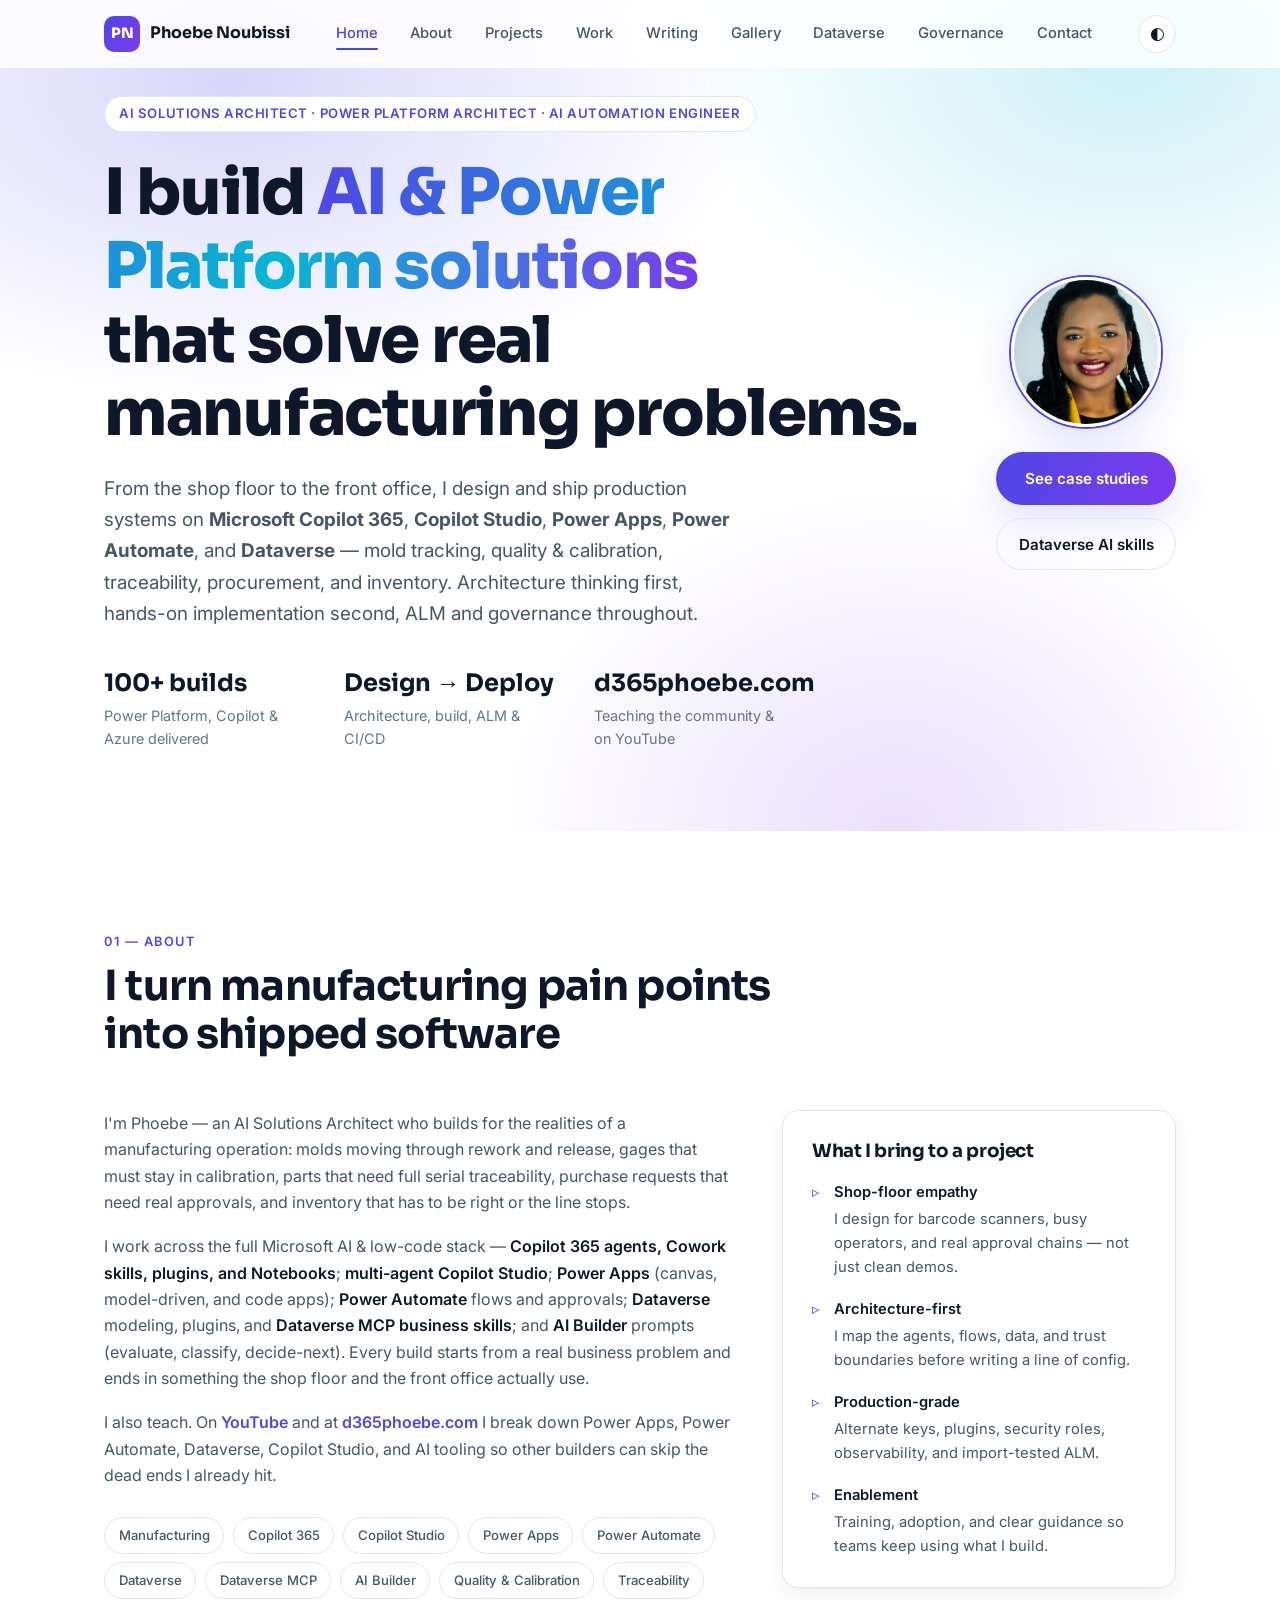
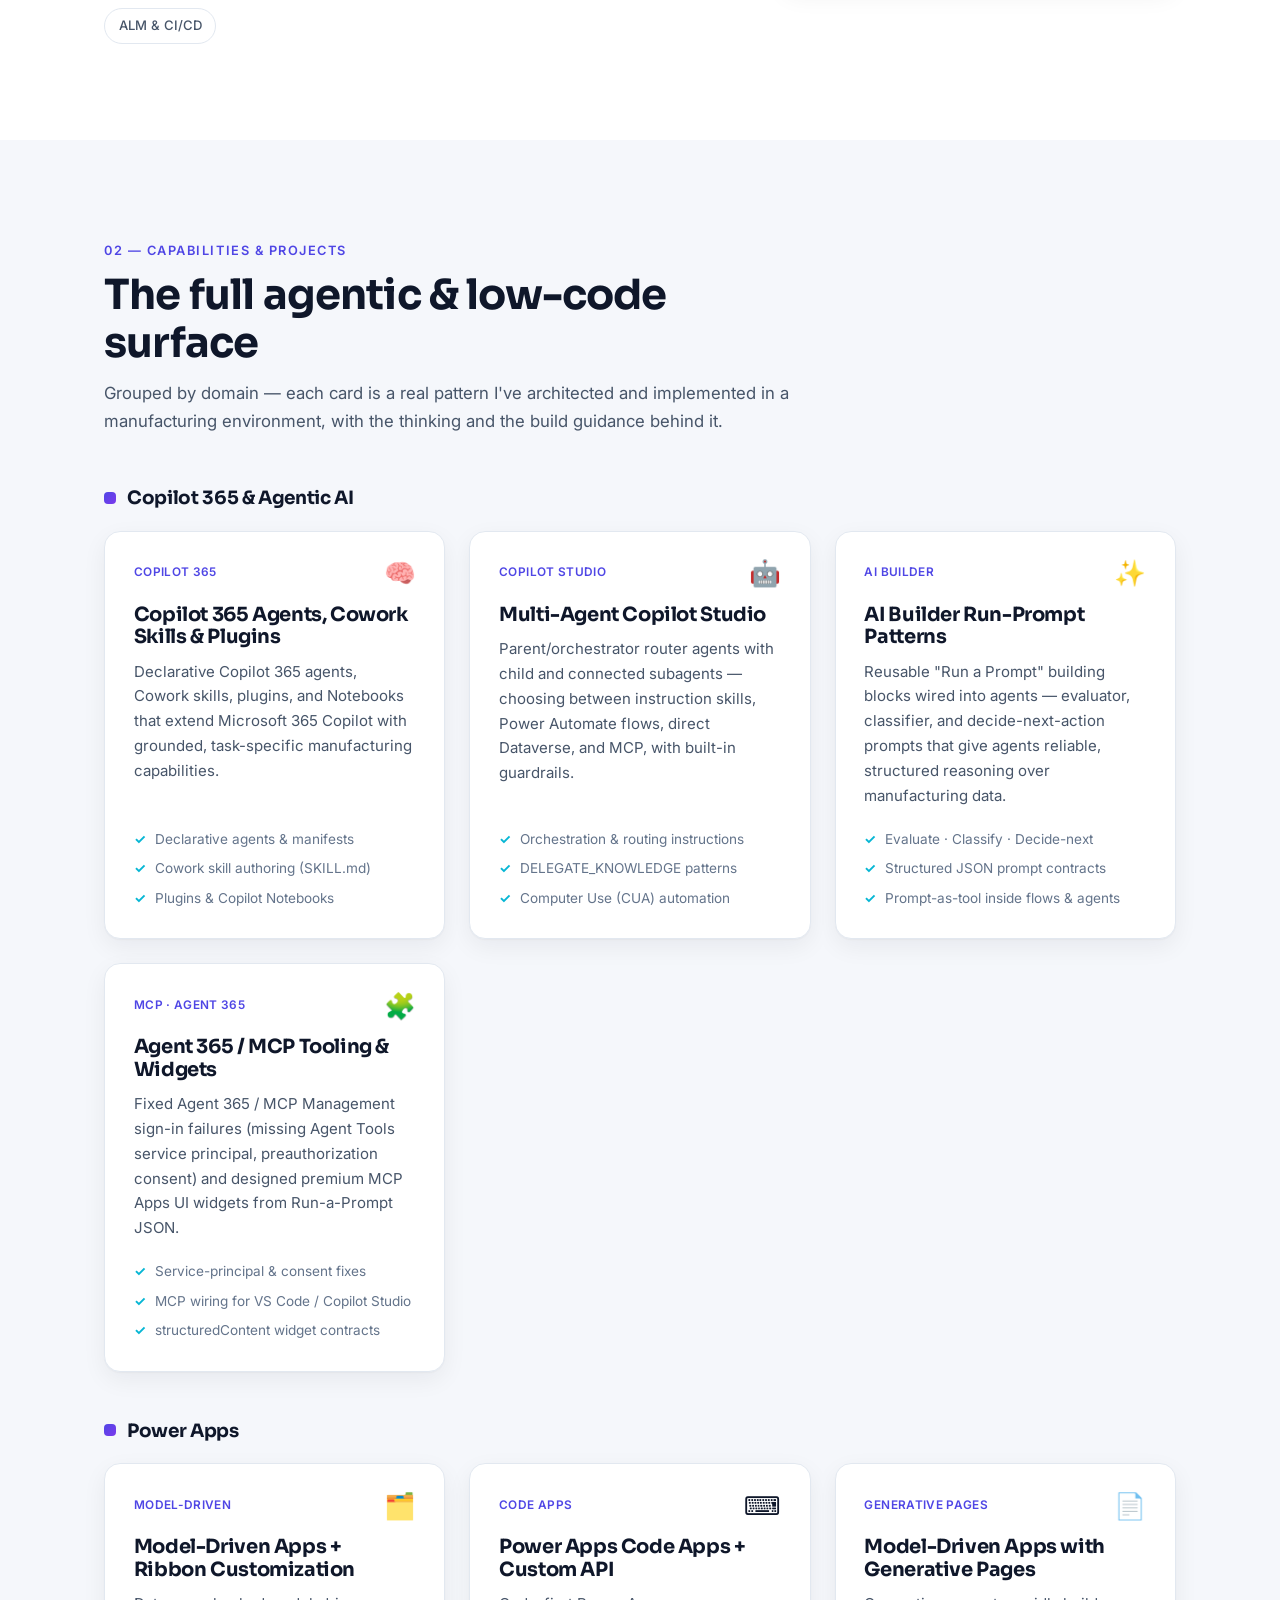
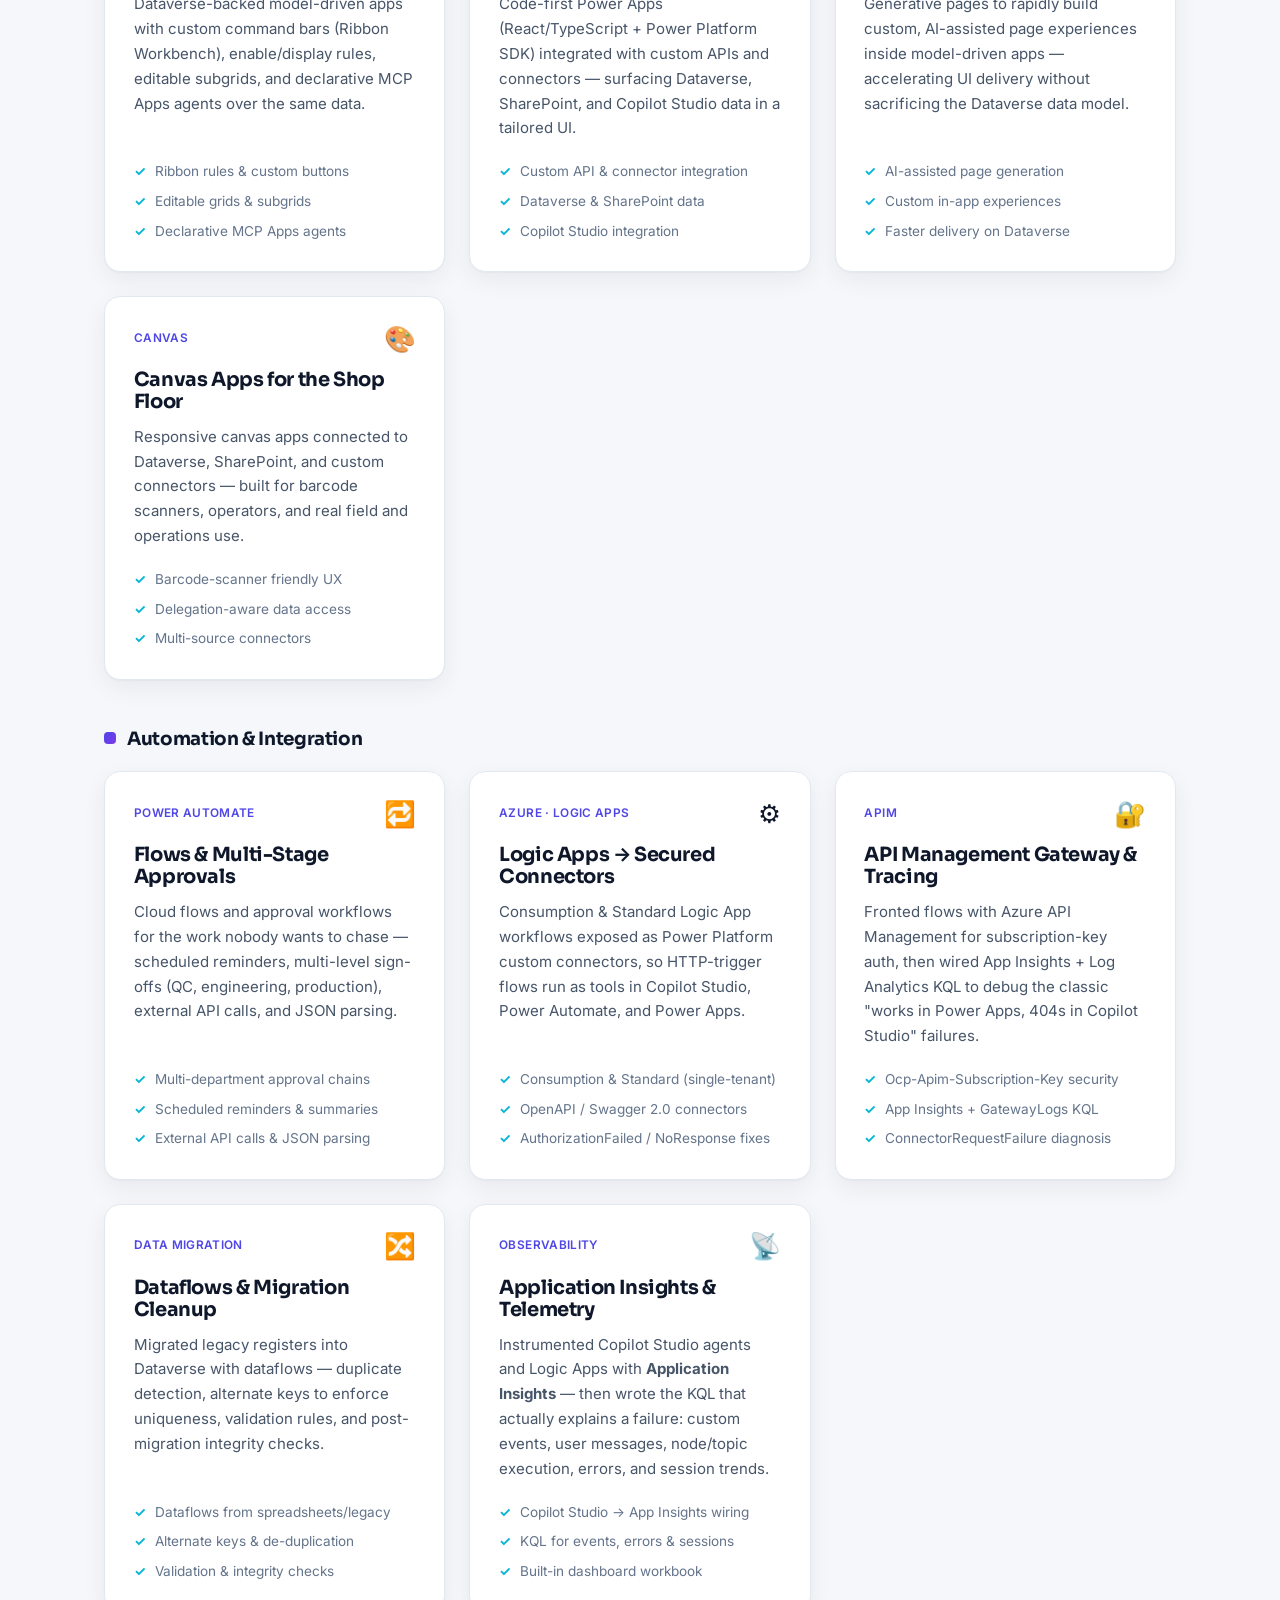
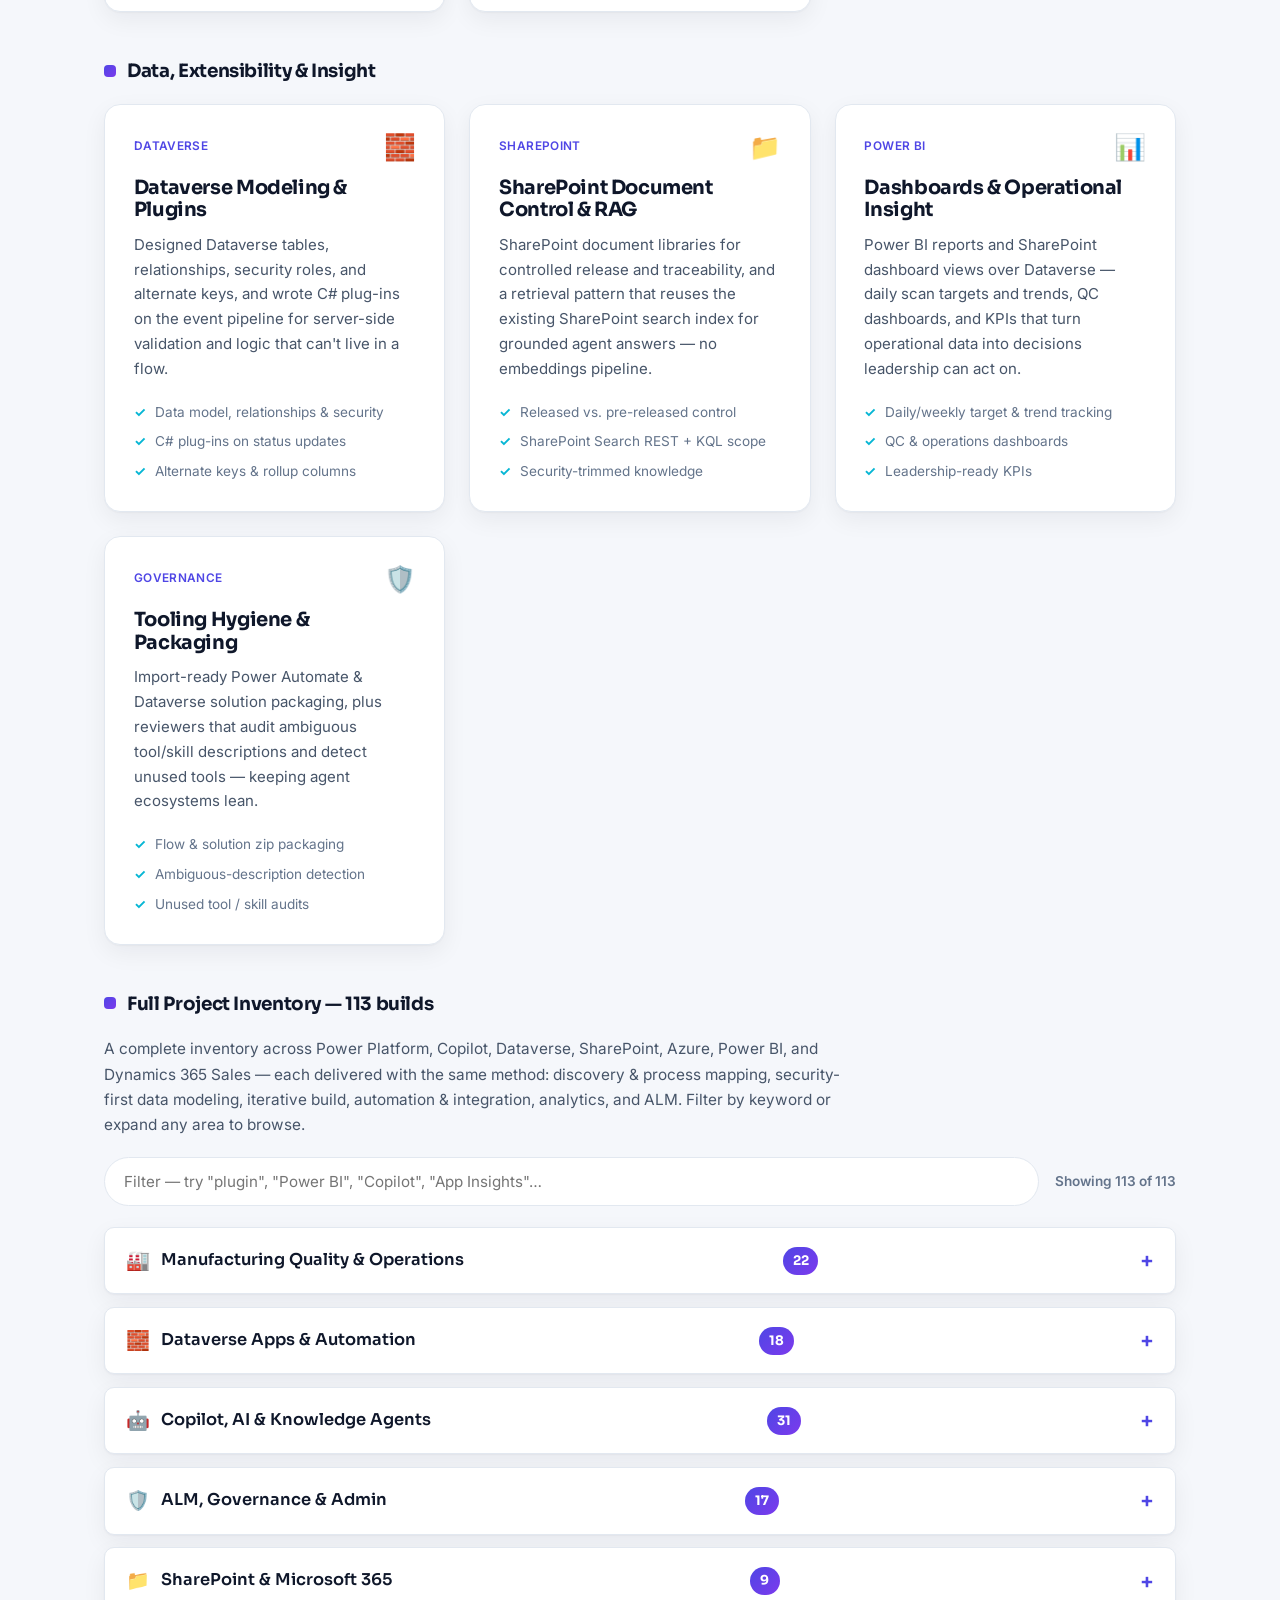
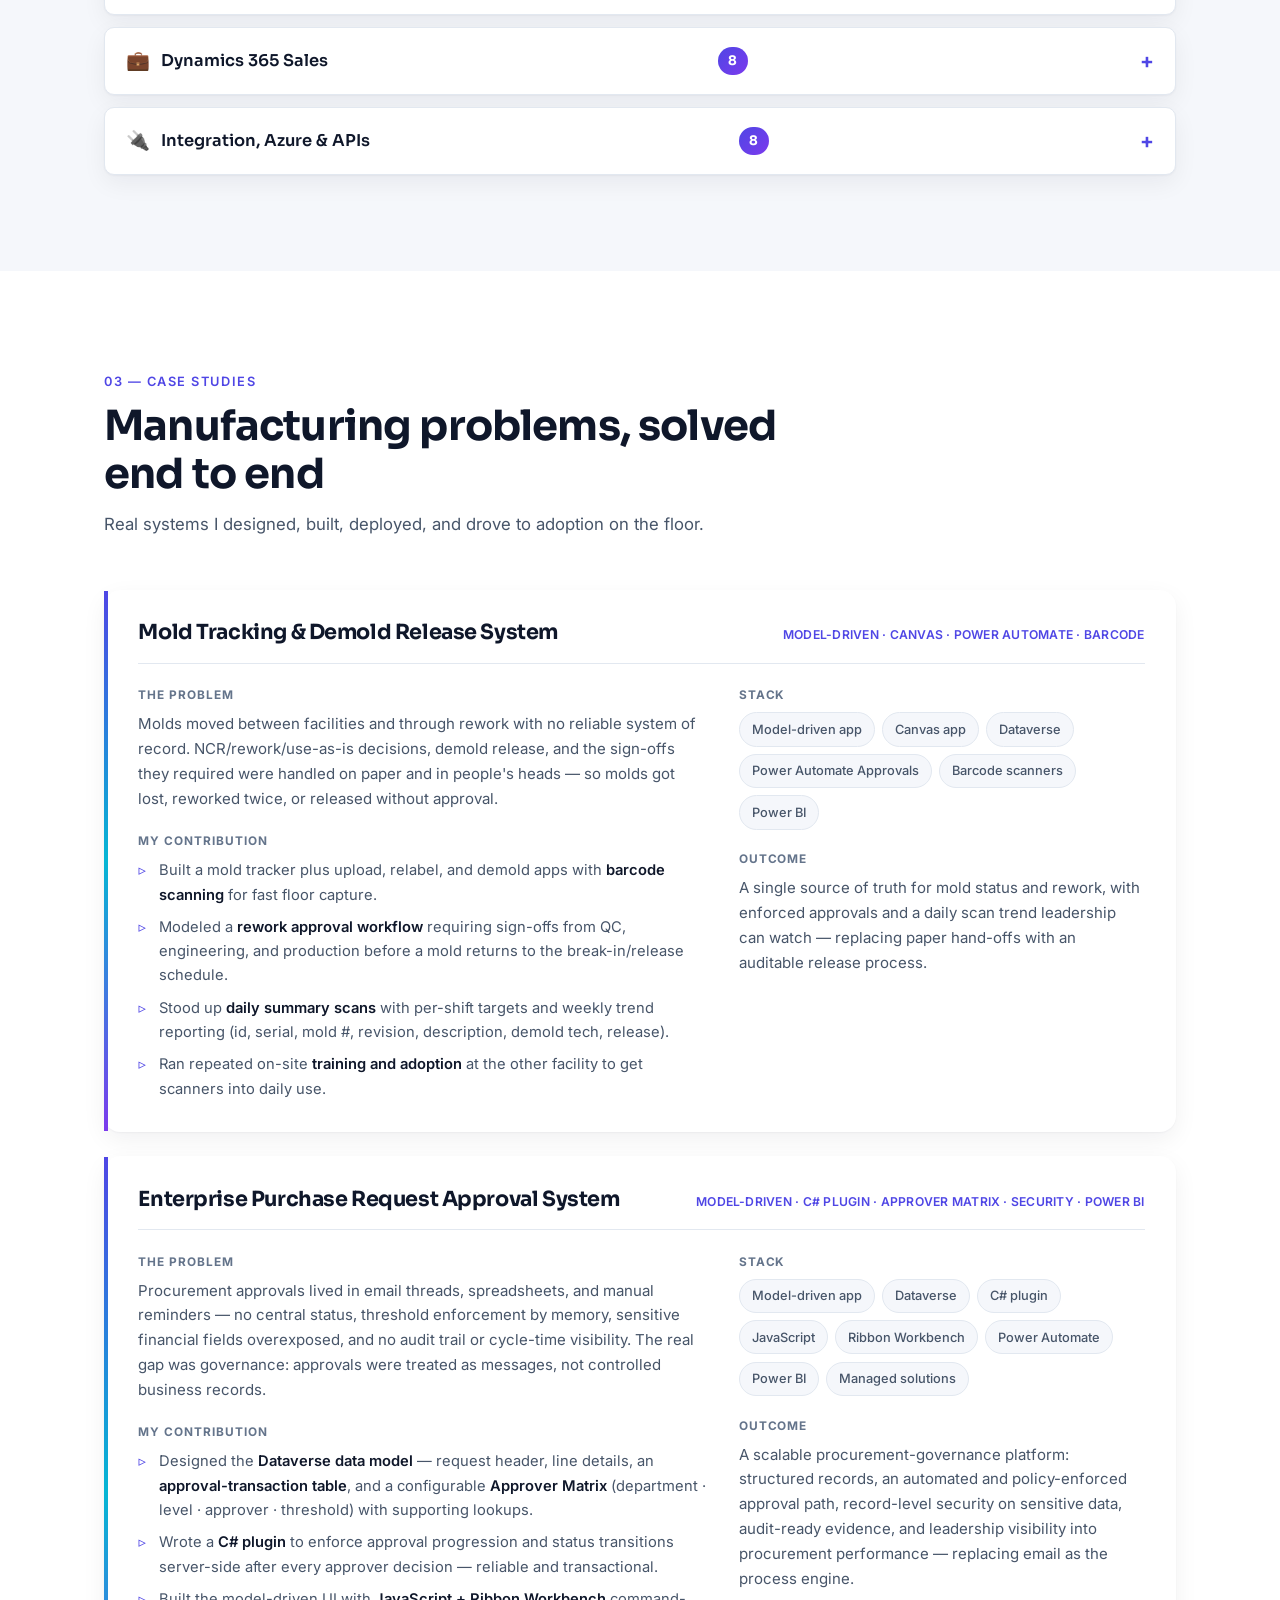
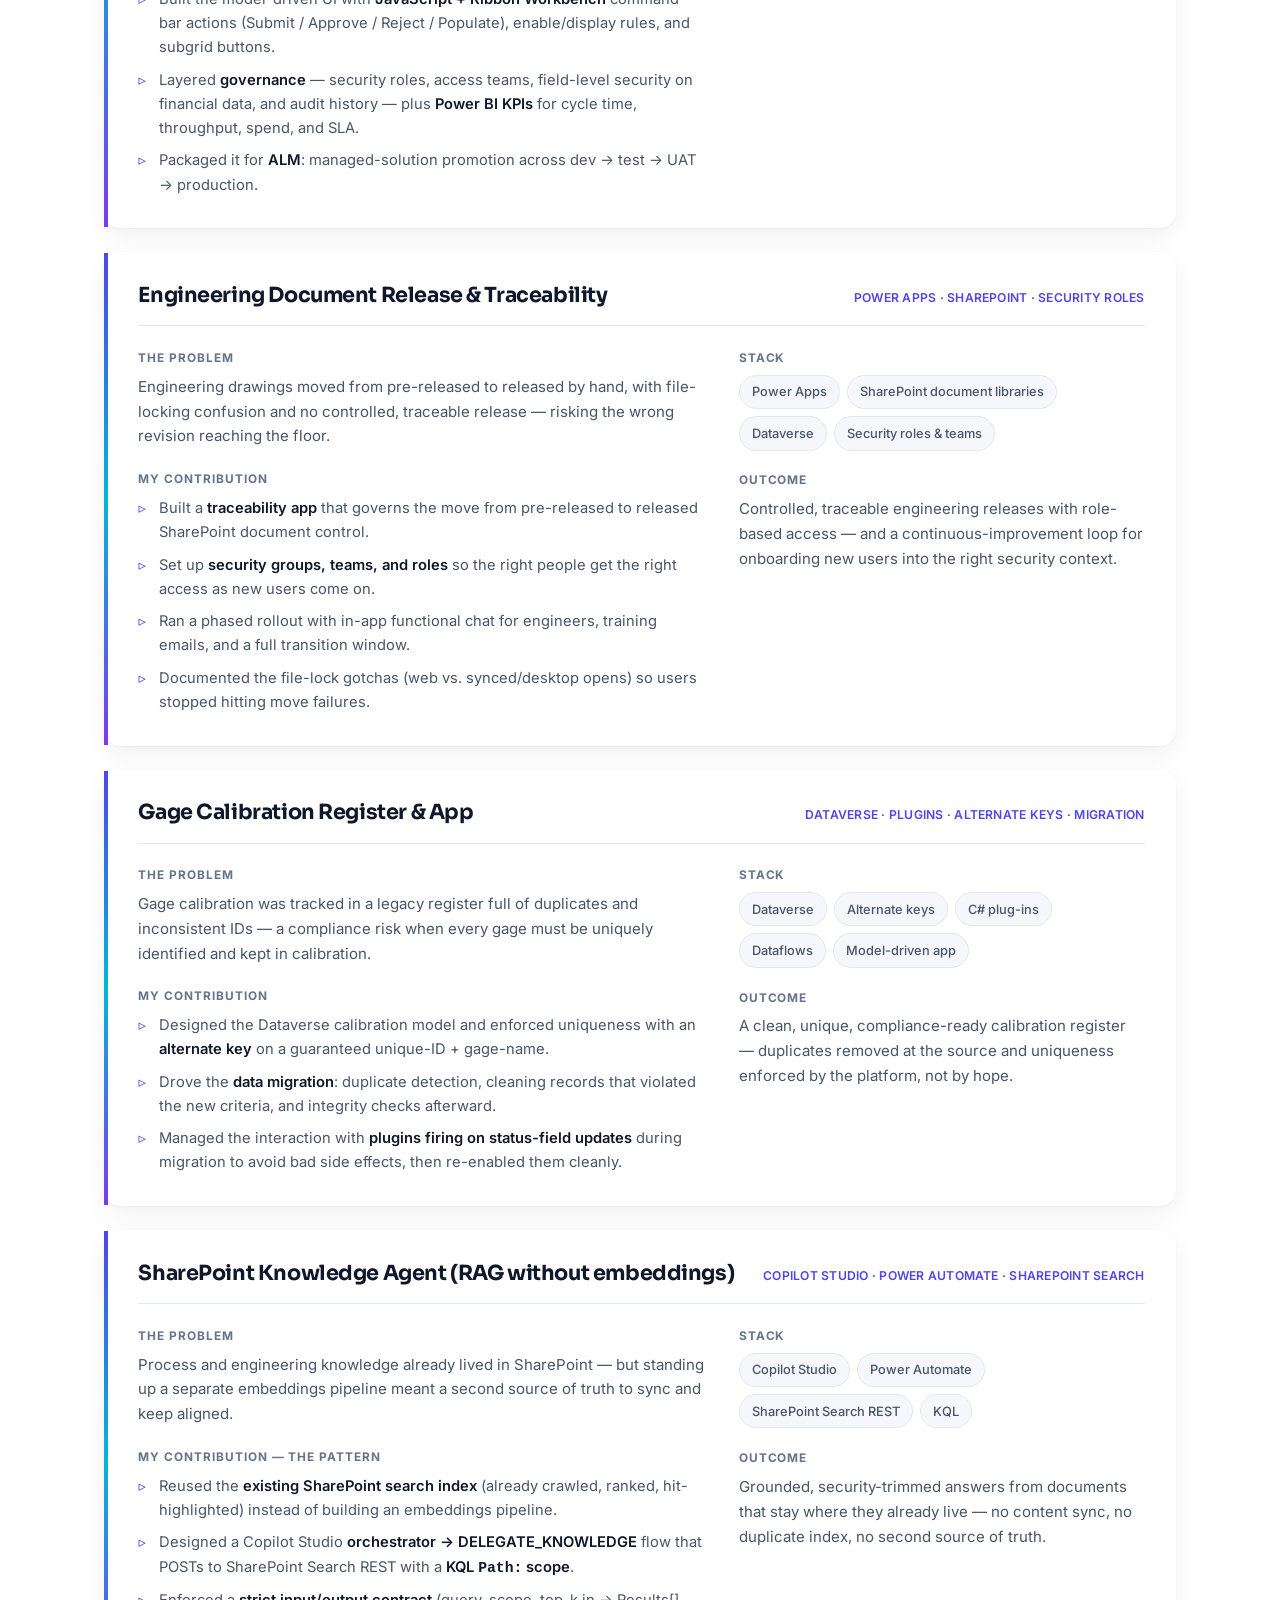
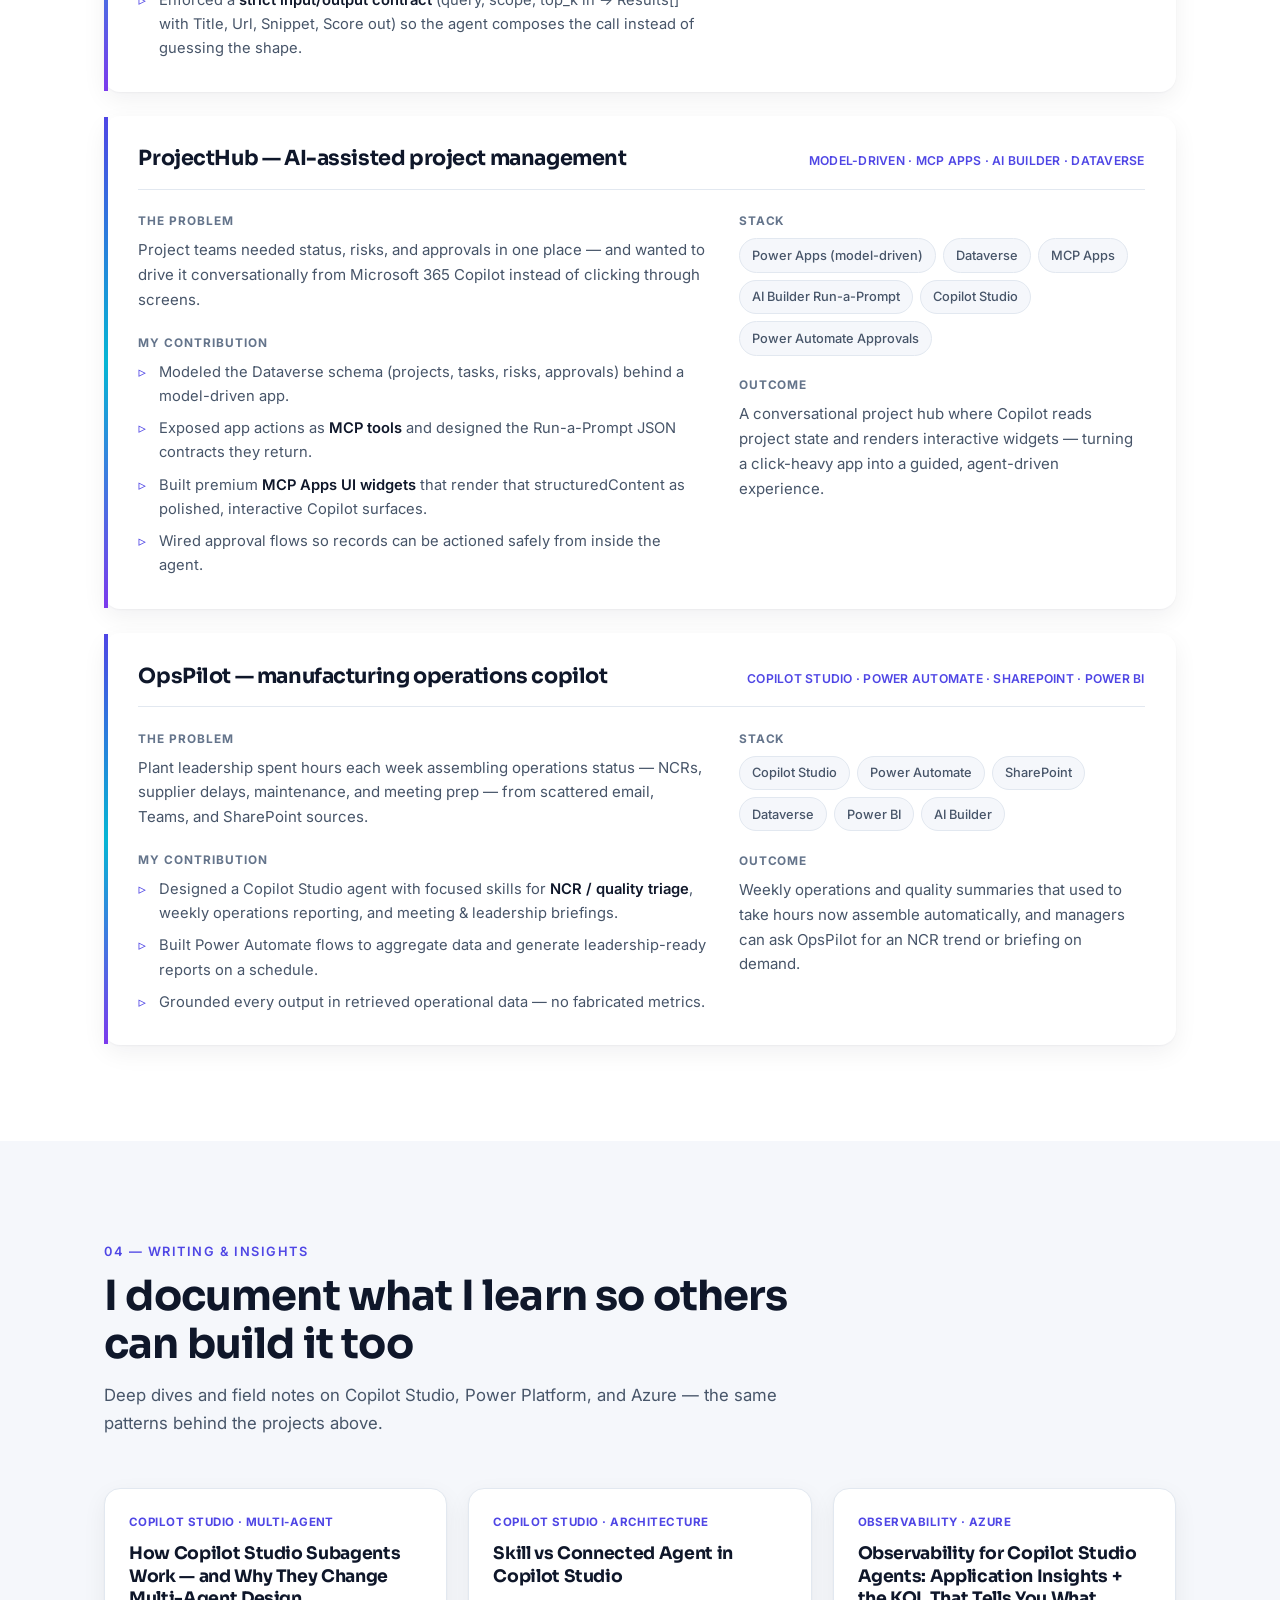
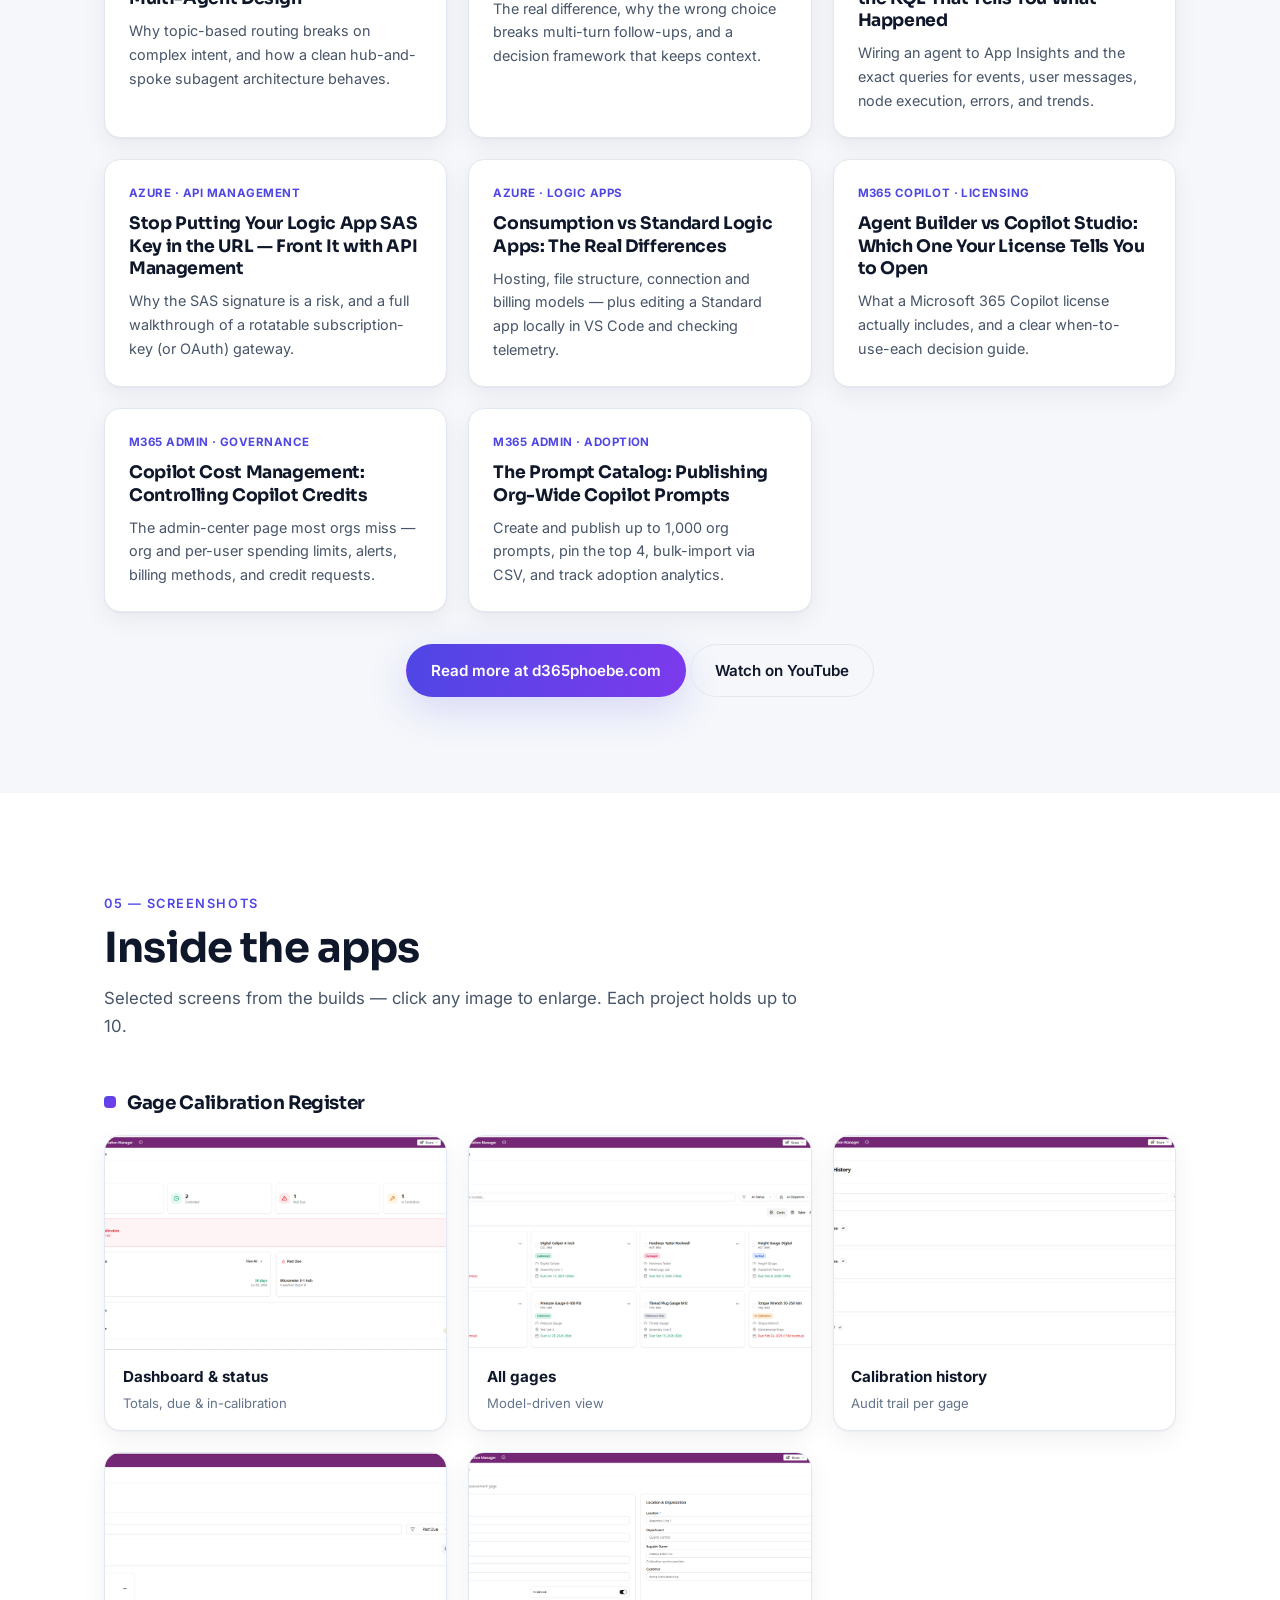
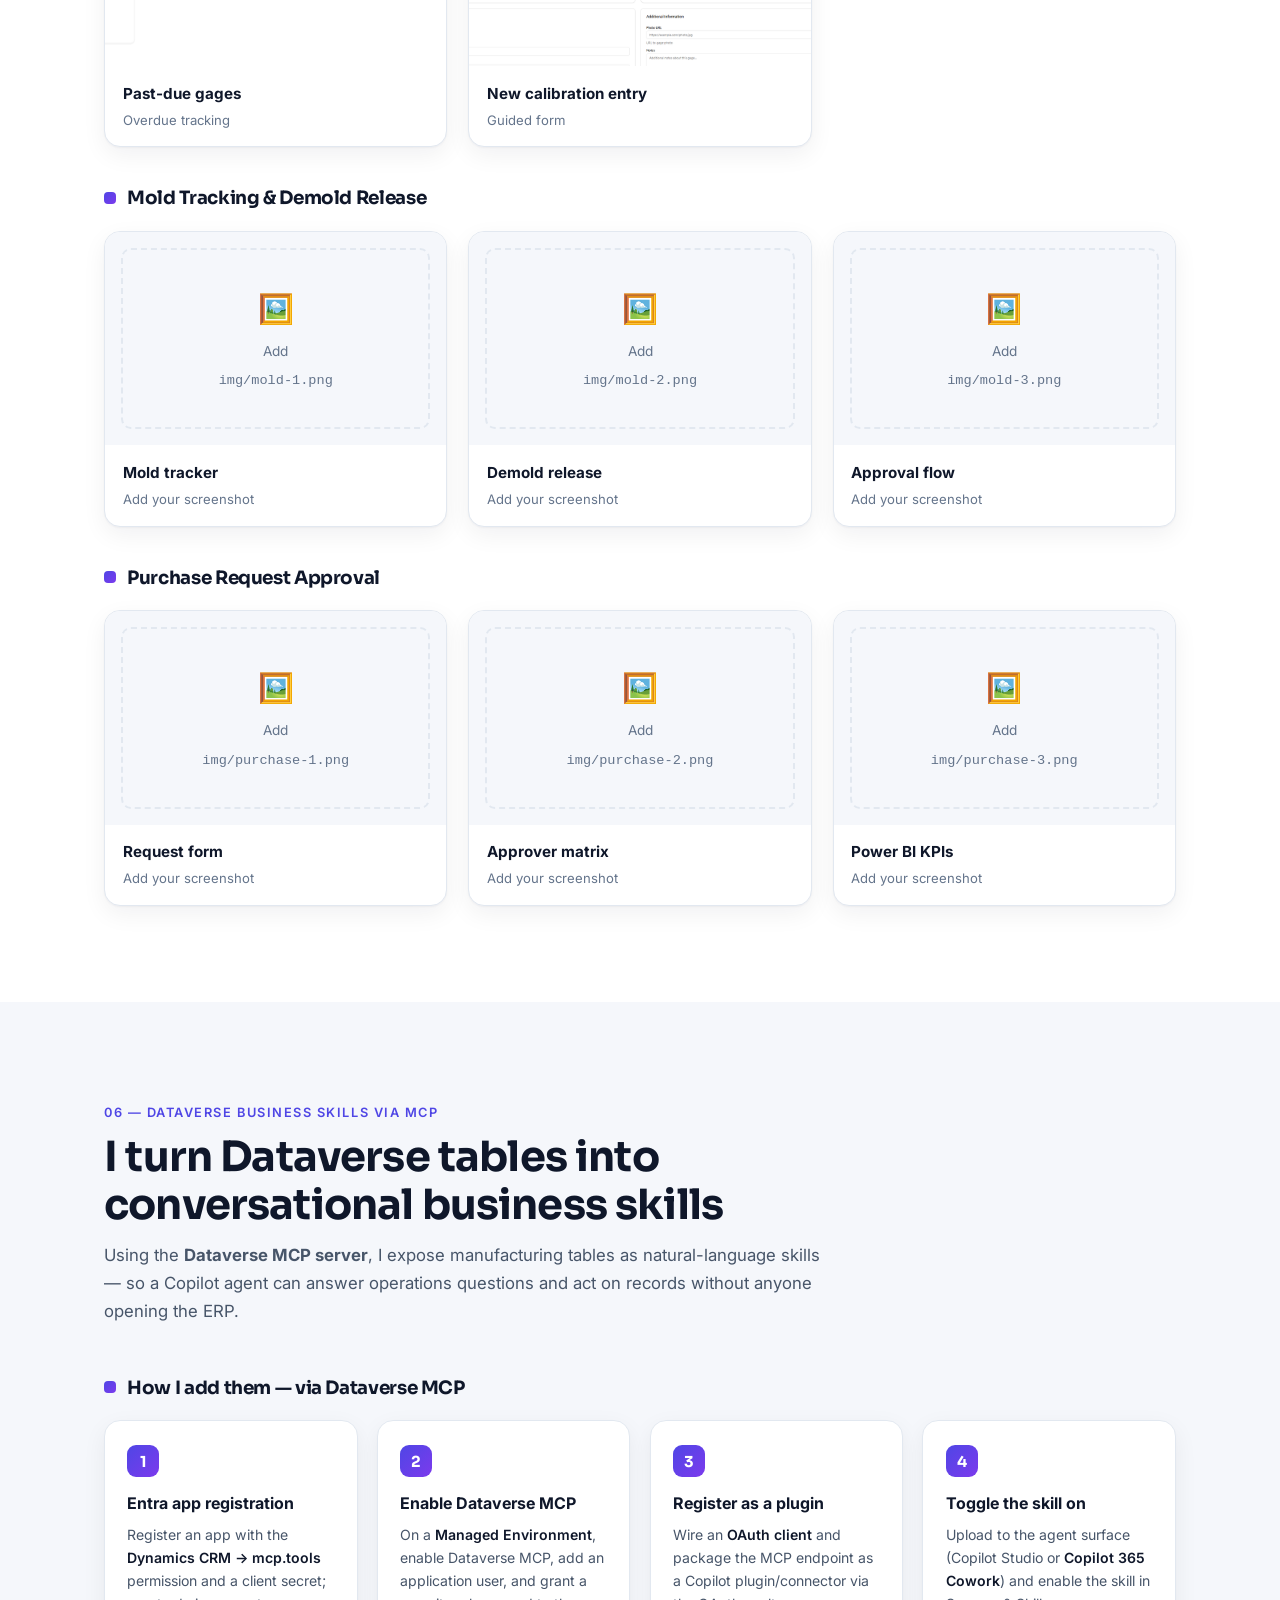
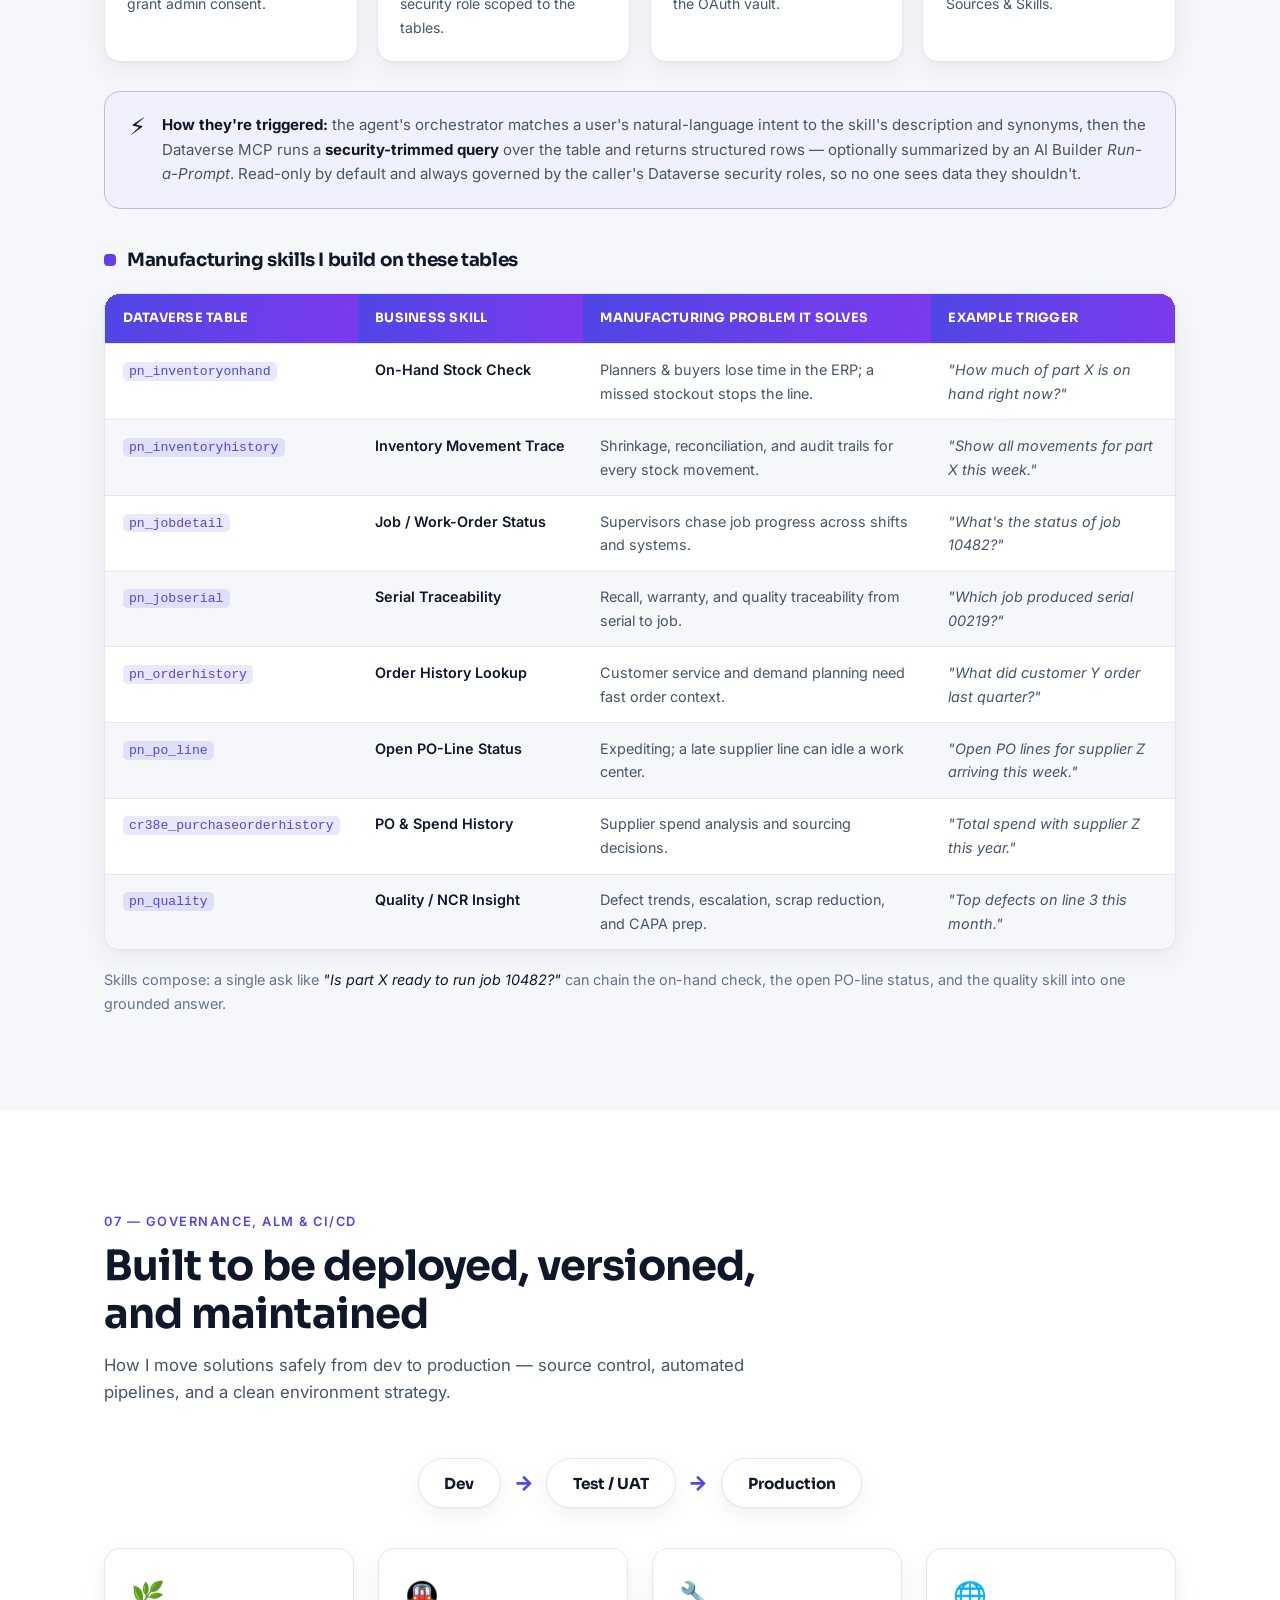
==== index.html @ b0146178 "Initial portfolio site" ====
<!DOCTYPE html>
<html lang="en">
<head>
  <meta charset="UTF-8" />
  <meta name="viewport" content="width=device-width, initial-scale=1.0" />
  <meta name="description" content="Phoebe Noubissi — AI Solutions Architect & Power Platform Architect for manufacturing. Copilot 365, Copilot Studio, Power Apps, Power Automate, Dataverse, AI Builder, and Dataverse MCP business skills." />
  <meta name="author" content="Phoebe Noubissi" />

  <meta property="og:title" content="Phoebe Noubissi — AI Solutions Architect for Manufacturing" />
  <meta property="og:description" content="Production-grade Power Platform & AI solutions that solve real manufacturing problems — quality, inventory, traceability, and procurement." />
  <meta property="og:type" content="website" />

  <title>Phoebe Noubissi — AI Solutions Architect for Manufacturing</title>

  <link rel="preconnect" href="https://fonts.googleapis.com" />
  <link rel="preconnect" href="https://fonts.gstatic.com" crossorigin />
  <link href="https://fonts.googleapis.com/css2?family=Inter:wght@400;500;600;700;800&family=Sora:wght@600;700;800&display=swap" rel="stylesheet" />

  <link rel="stylesheet" href="css/style.css" />
</head>
<body>
  <!-- ============ NAVBAR ============ -->
  <header class="nav" id="nav">
    <div class="container nav__inner">
      <a href="#home" class="nav__brand" aria-label="Home">
        <span class="nav__logo">PN</span>
        <span class="nav__name">Phoebe Noubissi</span>
      </a>

      <nav class="nav__links" id="navLinks" aria-label="Primary">
        <a href="#home" class="nav__link">Home</a>
        <a href="#about" class="nav__link">About</a>
        <a href="#projects" class="nav__link">Projects</a>
        <a href="#work" class="nav__link">Work</a>
        <a href="#writing" class="nav__link">Writing</a>
        <a href="#gallery" class="nav__link">Gallery</a>
        <a href="#dataverse" class="nav__link">Dataverse</a>
        <a href="#governance" class="nav__link">Governance</a>
        <a href="#contact" class="nav__link">Contact</a>
      </nav>

      <div class="nav__actions">
        <button class="theme-toggle" id="themeToggle" aria-label="Toggle dark mode" title="Toggle theme">
          <span class="theme-toggle__icon">◐</span>
        </button>
        <button class="nav__burger" id="navBurger" aria-label="Open menu" aria-expanded="false">
          <span></span><span></span><span></span>
        </button>
      </div>
    </div>
  </header>

  <main>
    <!-- ============ HERO ============ -->
    <section class="hero" id="home">
      <div class="hero__bg" aria-hidden="true"></div>
      <div class="container hero__inner">
        <div class="hero__main">
          <p class="hero__eyebrow">AI Solutions Architect · Power Platform Architect · AI Automation Engineer</p>
          <h1 class="hero__title">
            I build <span class="grad">AI &amp; Power Platform solutions</span><br />
            that solve real manufacturing problems.
          </h1>
          <p class="hero__lead">
            From the shop floor to the front office, I design and ship production systems on
            <strong>Microsoft Copilot 365</strong>, <strong>Copilot Studio</strong>,
            <strong>Power Apps</strong>, <strong>Power Automate</strong>, and <strong>Dataverse</strong> —
            mold tracking, quality &amp; calibration, traceability, procurement, and inventory.
            Architecture thinking first, hands-on implementation second, ALM and governance throughout.
          </p>

          <ul class="hero__stats">
            <li><span class="hero__stat-num">100+ builds</span><span class="hero__stat-label">Power Platform, Copilot &amp; Azure delivered</span></li>
            <li><span class="hero__stat-num">Design → Deploy</span><span class="hero__stat-label">Architecture, build, ALM &amp; CI/CD</span></li>
            <li><span class="hero__stat-num">d365phoebe.com</span><span class="hero__stat-label">Teaching the community &amp; on YouTube</span></li>
          </ul>
        </div>

        <aside class="hero__side">
          <img class="hero__avatar" src="img/phoebe-avatar.jpg" alt="Phoebe Noubissi" width="360" height="360" loading="eager" />
          <div class="hero__cta">
            <a href="#work" class="btn btn--primary">See case studies</a>
            <a href="#dataverse" class="btn btn--ghost">Dataverse AI skills</a>
          </div>
        </aside>
      </div>
    </section>

    <!-- ============ ABOUT ============ -->
    <section class="section" id="about">
      <div class="container">
        <div class="section__head">
          <span class="section__kicker">01 — About</span>
          <h2 class="section__title">I turn manufacturing pain points into shipped software</h2>
        </div>

        <div class="about">
          <div class="about__body">
            <p>
              I'm Phoebe — an AI Solutions Architect who builds for the realities of a manufacturing
              operation: molds moving through rework and release, gages that must stay in calibration,
              parts that need full serial traceability, purchase requests that need real approvals, and
              inventory that has to be right or the line stops.
            </p>
            <p>
              I work across the full Microsoft AI &amp; low-code stack — <strong>Copilot 365 agents,
              Cowork skills, plugins, and Notebooks</strong>; <strong>multi-agent Copilot Studio</strong>;
              <strong>Power Apps</strong> (canvas, model-driven, and code apps); <strong>Power Automate</strong>
              flows and approvals; <strong>Dataverse</strong> modeling, plugins, and
              <strong>Dataverse MCP business skills</strong>; and <strong>AI Builder</strong> prompts
              (evaluate, classify, decide-next). Every build starts from a real business problem and
              ends in something the shop floor and the front office actually use.
            </p>
            <p>
              I also teach. On
              <a href="https://www.youtube.com/@Phoebemakescloudsimple" target="_blank" rel="noopener">YouTube</a>
              and at <a href="https://d365phoebe.com" target="_blank" rel="noopener">d365phoebe.com</a>
              I break down Power Apps, Power Automate, Dataverse, Copilot Studio, and AI tooling so
              other builders can skip the dead ends I already hit.
            </p>

            <div class="about__pills">
              <span class="pill">Manufacturing</span>
              <span class="pill">Copilot 365</span>
              <span class="pill">Copilot Studio</span>
              <span class="pill">Power Apps</span>
              <span class="pill">Power Automate</span>
              <span class="pill">Dataverse</span>
              <span class="pill">Dataverse MCP</span>
              <span class="pill">AI Builder</span>
              <span class="pill">Quality &amp; Calibration</span>
              <span class="pill">Traceability</span>
              <span class="pill">ALM &amp; CI/CD</span>
            </div>
          </div>

          <aside class="about__card">
            <h3 class="about__card-title">What I bring to a project</h3>
            <ul class="about__list">
              <li><span>Shop-floor empathy</span>I design for barcode scanners, busy operators, and real approval chains — not just clean demos.</li>
              <li><span>Architecture-first</span>I map the agents, flows, data, and trust boundaries before writing a line of config.</li>
              <li><span>Production-grade</span>Alternate keys, plugins, security roles, observability, and import-tested ALM.</li>
              <li><span>Enablement</span>Training, adoption, and clear guidance so teams keep using what I build.</li>
            </ul>
          </aside>
        </div>
      </div>
    </section>

    <!-- ============ PROJECTS / CAPABILITIES ============ -->
    <section class="section section--alt" id="projects">
      <div class="container">
        <div class="section__head">
          <span class="section__kicker">02 — Capabilities &amp; Projects</span>
          <h2 class="section__title">The full agentic &amp; low-code surface</h2>
          <p class="section__sub">
            Grouped by domain — each card is a real pattern I've architected and implemented in a
            manufacturing environment, with the thinking and the build guidance behind it.
          </p>
        </div>

        <!-- Cluster: Copilot 365 & Agentic AI -->
        <div class="cluster">
          <h3 class="cluster__title"><span class="cluster__dot"></span>Copilot 365 &amp; Agentic AI</h3>
          <div class="grid">
            <article class="card">
              <div class="card__top"><span class="card__tag">Copilot 365</span><span class="card__icon">🧠</span></div>
              <h3 class="card__title">Copilot 365 Agents, Cowork Skills &amp; Plugins</h3>
              <p class="card__desc">Declarative Copilot 365 agents, Cowork skills, plugins, and Notebooks that extend Microsoft 365 Copilot with grounded, task-specific manufacturing capabilities.</p>
              <ul class="card__meta"><li>Declarative agents &amp; manifests</li><li>Cowork skill authoring (SKILL.md)</li><li>Plugins &amp; Copilot Notebooks</li></ul>
            </article>

            <article class="card">
              <div class="card__top"><span class="card__tag">Copilot Studio</span><span class="card__icon">🤖</span></div>
              <h3 class="card__title">Multi-Agent Copilot Studio</h3>
              <p class="card__desc">Parent/orchestrator router agents with child and connected subagents — choosing between instruction skills, Power Automate flows, direct Dataverse, and MCP, with built-in guardrails.</p>
              <ul class="card__meta"><li>Orchestration &amp; routing instructions</li><li>DELEGATE_KNOWLEDGE patterns</li><li>Computer Use (CUA) automation</li></ul>
            </article>

            <article class="card">
              <div class="card__top"><span class="card__tag">AI Builder</span><span class="card__icon">✨</span></div>
              <h3 class="card__title">AI Builder Run-Prompt Patterns</h3>
              <p class="card__desc">Reusable "Run a Prompt" building blocks wired into agents — evaluator, classifier, and decide-next-action prompts that give agents reliable, structured reasoning over manufacturing data.</p>
              <ul class="card__meta"><li>Evaluate · Classify · Decide-next</li><li>Structured JSON prompt contracts</li><li>Prompt-as-tool inside flows &amp; agents</li></ul>
            </article>

            <article class="card">
              <div class="card__top"><span class="card__tag">MCP · Agent 365</span><span class="card__icon">🧩</span></div>
              <h3 class="card__title">Agent 365 / MCP Tooling &amp; Widgets</h3>
              <p class="card__desc">Fixed Agent 365 / MCP Management sign-in failures (missing Agent Tools service principal, preauthorization consent) and designed premium MCP Apps UI widgets from Run-a-Prompt JSON.</p>
              <ul class="card__meta"><li>Service-principal &amp; consent fixes</li><li>MCP wiring for VS Code / Copilot Studio</li><li>structuredContent widget contracts</li></ul>
            </article>
          </div>
        </div>

        <!-- Cluster: Power Apps -->
        <div class="cluster">
          <h3 class="cluster__title"><span class="cluster__dot"></span>Power Apps</h3>
          <div class="grid">
            <article class="card">
              <div class="card__top"><span class="card__tag">Model-Driven</span><span class="card__icon">🗂️</span></div>
              <h3 class="card__title">Model-Driven Apps + Ribbon Customization</h3>
              <p class="card__desc">Dataverse-backed model-driven apps with custom command bars (Ribbon Workbench), enable/display rules, editable subgrids, and declarative MCP Apps agents over the same data.</p>
              <ul class="card__meta"><li>Ribbon rules &amp; custom buttons</li><li>Editable grids &amp; subgrids</li><li>Declarative MCP Apps agents</li></ul>
            </article>

            <article class="card">
              <div class="card__top"><span class="card__tag">Code Apps</span><span class="card__icon">⌨️</span></div>
              <h3 class="card__title">Power Apps Code Apps + Custom API</h3>
              <p class="card__desc">Code-first Power Apps (React/TypeScript + Power Platform SDK) integrated with custom APIs and connectors — surfacing Dataverse, SharePoint, and Copilot Studio data in a tailored UI.</p>
              <ul class="card__meta"><li>Custom API &amp; connector integration</li><li>Dataverse &amp; SharePoint data</li><li>Copilot Studio integration</li></ul>
            </article>

            <article class="card">
              <div class="card__top"><span class="card__tag">Generative Pages</span><span class="card__icon">📄</span></div>
              <h3 class="card__title">Model-Driven Apps with Generative Pages</h3>
              <p class="card__desc">Generative pages to rapidly build custom, AI-assisted page experiences inside model-driven apps — accelerating UI delivery without sacrificing the Dataverse data model.</p>
              <ul class="card__meta"><li>AI-assisted page generation</li><li>Custom in-app experiences</li><li>Faster delivery on Dataverse</li></ul>
            </article>

            <article class="card">
              <div class="card__top"><span class="card__tag">Canvas</span><span class="card__icon">🎨</span></div>
              <h3 class="card__title">Canvas Apps for the Shop Floor</h3>
              <p class="card__desc">Responsive canvas apps connected to Dataverse, SharePoint, and custom connectors — built for barcode scanners, operators, and real field and operations use.</p>
              <ul class="card__meta"><li>Barcode-scanner friendly UX</li><li>Delegation-aware data access</li><li>Multi-source connectors</li></ul>
            </article>
          </div>
        </div>

        <!-- Cluster: Automation & Integration -->
        <div class="cluster">
          <h3 class="cluster__title"><span class="cluster__dot"></span>Automation &amp; Integration</h3>
          <div class="grid">
            <article class="card">
              <div class="card__top"><span class="card__tag">Power Automate</span><span class="card__icon">🔁</span></div>
              <h3 class="card__title">Flows &amp; Multi-Stage Approvals</h3>
              <p class="card__desc">Cloud flows and approval workflows for the work nobody wants to chase — scheduled reminders, multi-level sign-offs (QC, engineering, production), external API calls, and JSON parsing.</p>
              <ul class="card__meta"><li>Multi-department approval chains</li><li>Scheduled reminders &amp; summaries</li><li>External API calls &amp; JSON parsing</li></ul>
            </article>

            <article class="card">
              <div class="card__top"><span class="card__tag">Azure · Logic Apps</span><span class="card__icon">⚙️</span></div>
              <h3 class="card__title">Logic Apps → Secured Connectors</h3>
              <p class="card__desc">Consumption &amp; Standard Logic App workflows exposed as Power Platform custom connectors, so HTTP-trigger flows run as tools in Copilot Studio, Power Automate, and Power Apps.</p>
              <ul class="card__meta"><li>Consumption &amp; Standard (single-tenant)</li><li>OpenAPI / Swagger 2.0 connectors</li><li>AuthorizationFailed / NoResponse fixes</li></ul>
            </article>

            <article class="card">
              <div class="card__top"><span class="card__tag">APIM</span><span class="card__icon">🔐</span></div>
              <h3 class="card__title">API Management Gateway &amp; Tracing</h3>
              <p class="card__desc">Fronted flows with Azure API Management for subscription-key auth, then wired App Insights + Log Analytics KQL to debug the classic "works in Power Apps, 404s in Copilot Studio" failures.</p>
              <ul class="card__meta"><li>Ocp-Apim-Subscription-Key security</li><li>App Insights + GatewayLogs KQL</li><li>ConnectorRequestFailure diagnosis</li></ul>
            </article>

            <article class="card">
              <div class="card__top"><span class="card__tag">Data Migration</span><span class="card__icon">🔀</span></div>
              <h3 class="card__title">Dataflows &amp; Migration Cleanup</h3>
              <p class="card__desc">Migrated legacy registers into Dataverse with dataflows — duplicate detection, alternate keys to enforce uniqueness, validation rules, and post-migration integrity checks.</p>
              <ul class="card__meta"><li>Dataflows from spreadsheets/legacy</li><li>Alternate keys &amp; de-duplication</li><li>Validation &amp; integrity checks</li></ul>
            </article>

            <article class="card">
              <div class="card__top"><span class="card__tag">Observability</span><span class="card__icon">📡</span></div>
              <h3 class="card__title">Application Insights &amp; Telemetry</h3>
              <p class="card__desc">Instrumented Copilot Studio agents and Logic Apps with <strong>Application Insights</strong> — then wrote the KQL that actually explains a failure: custom events, user messages, node/topic execution, errors, and session trends.</p>
              <ul class="card__meta"><li>Copilot Studio → App Insights wiring</li><li>KQL for events, errors &amp; sessions</li><li>Built-in dashboard workbook</li></ul>
            </article>
          </div>
        </div>

        <!-- Cluster: Data, Extensibility & Insight -->
        <div class="cluster">
          <h3 class="cluster__title"><span class="cluster__dot"></span>Data, Extensibility &amp; Insight</h3>
          <div class="grid">
            <article class="card">
              <div class="card__top"><span class="card__tag">Dataverse</span><span class="card__icon">🧱</span></div>
              <h3 class="card__title">Dataverse Modeling &amp; Plugins</h3>
              <p class="card__desc">Designed Dataverse tables, relationships, security roles, and alternate keys, and wrote C# plug-ins on the event pipeline for server-side validation and logic that can't live in a flow.</p>
              <ul class="card__meta"><li>Data model, relationships &amp; security</li><li>C# plug-ins on status updates</li><li>Alternate keys &amp; rollup columns</li></ul>
            </article>

            <article class="card">
              <div class="card__top"><span class="card__tag">SharePoint</span><span class="card__icon">📁</span></div>
              <h3 class="card__title">SharePoint Document Control &amp; RAG</h3>
              <p class="card__desc">SharePoint document libraries for controlled release and traceability, and a retrieval pattern that reuses the existing SharePoint search index for grounded agent answers — no embeddings pipeline.</p>
              <ul class="card__meta"><li>Released vs. pre-released control</li><li>SharePoint Search REST + KQL scope</li><li>Security-trimmed knowledge</li></ul>
            </article>

            <article class="card">
              <div class="card__top"><span class="card__tag">Power BI</span><span class="card__icon">📊</span></div>
              <h3 class="card__title">Dashboards &amp; Operational Insight</h3>
              <p class="card__desc">Power BI reports and SharePoint dashboard views over Dataverse — daily scan targets and trends, QC dashboards, and KPIs that turn operational data into decisions leadership can act on.</p>
              <ul class="card__meta"><li>Daily/weekly target &amp; trend tracking</li><li>QC &amp; operations dashboards</li><li>Leadership-ready KPIs</li></ul>
            </article>

            <article class="card">
              <div class="card__top"><span class="card__tag">Governance</span><span class="card__icon">🛡️</span></div>
              <h3 class="card__title">Tooling Hygiene &amp; Packaging</h3>
              <p class="card__desc">Import-ready Power Automate &amp; Dataverse solution packaging, plus reviewers that audit ambiguous tool/skill descriptions and detect unused tools — keeping agent ecosystems lean.</p>
              <ul class="card__meta"><li>Flow &amp; solution zip packaging</li><li>Ambiguous-description detection</li><li>Unused tool / skill audits</li></ul>
            </article>
          </div>
        </div>

        <div class="cluster" id="inventory">
          <h3 class="cluster__title"><span class="cluster__dot"></span>Full Project Inventory — 113 builds</h3>
          <p class="inv__intro">A complete inventory across Power Platform, Copilot, Dataverse, SharePoint, Azure, Power BI, and Dynamics 365 Sales — each delivered with the same method: discovery &amp; process mapping, security-first data modeling, iterative build, automation &amp; integration, analytics, and ALM. Filter by keyword or expand any area to browse.</p>
          <div class="inv__controls">
            <input id="invSearch" class="inv__search" type="search" placeholder="Filter — try &quot;plugin&quot;, &quot;Power BI&quot;, &quot;Copilot&quot;, &quot;App Insights&quot;…" aria-label="Filter projects" autocomplete="off" />
            <span class="inv__count" id="invCount" data-total="113">Showing 113 of 113</span>
          </div>
          <div class="inv__areas">
            <details class="acc">
              <summary><span class="acc__title"><span class="acc__ic">🏭</span>Manufacturing Quality &amp; Operations</span><span class="acc__count" data-total="22">22</span></summary>
              <ul class="acc__list">
                <li class="acc__item"><span class="acc__name">QC Inspection Scheduling and Time Tracking App</span><span class="acc__tech">Dataverse · Model-driven Power Apps · Power Automate · JavaScript · Custom Pages · Side Panes · C# Plugins · Custom Actions · Ribbon Workbench · Power BI</span></li>
                <li class="acc__item"><span class="acc__name">QC Start/Stop Custom Action Automation</span><span class="acc__tech">Dataverse Custom Actions · C# Plugin · Plugin Registration Tool · JavaScript · Ribbon Workbench · Model-driven App</span></li>
                <li class="acc__item"><span class="acc__name">QC Drop-Off Confirmation Custom Page</span><span class="acc__tech">Power Apps Custom Page · Dataverse · JavaScript · Model-driven App · Power Fx</span></li>
                <li class="acc__item"><span class="acc__name">QC Stop Task Side Pane</span><span class="acc__tech">Model-driven App Side Pane · HTML · JavaScript · Dataverse Web API · Custom Actions · C# Plugin</span></li>
                <li class="acc__item"><span class="acc__name">QC Weekly Capacity and SLA Dashboard</span><span class="acc__tech">Power BI · Dataverse · DAX · USERELATIONSHIP · Date Tables · Model-driven App Data</span></li>
                <li class="acc__item"><span class="acc__name">QC Manager-Only Security Views</span><span class="acc__tech">Dataverse Security Roles · Model-driven App · Views · Teams · Role-based Access Control</span></li>
                <li class="acc__item"><span class="acc__name">Serial Number Validation and ERP Lookup Flow</span><span class="acc__tech">Model-driven Power Apps · JavaScript · Power Automate · Dataverse · REST/API Lookup</span></li>
                <li class="acc__item"><span class="acc__name">NCR Management and Failure Tracking</span><span class="acc__tech">Dataverse · Model-driven Power Apps · Custom Actions · C# Plugin · Power BI</span></li>
                <li class="acc__item"><span class="acc__name">Pending Engineering Workflow for QC</span><span class="acc__tech">Dataverse · Model-driven App · Side Pane · JavaScript · C# Plugin · Power BI</span></li>
                <li class="acc__item"><span class="acc__name">QC Assignment and Priority Board</span><span class="acc__tech">Dataverse · Model-driven Power Apps · Views · Business Rules · Power BI</span></li>
                <li class="acc__item"><span class="acc__name">Work Order and Lot Validation Rules</span><span class="acc__tech">Model-driven Power Apps · JavaScript · Dataverse · Business Rules · Regex Validation</span></li>
                <li class="acc__item"><span class="acc__name">Gage Calibration Management System</span><span class="acc__tech">Power Apps · Dataverse · Power Automate · Power BI · SharePoint</span></li>
                <li class="acc__item"><span class="acc__name">Kit and Rolls Outlife Tracking</span><span class="acc__tech">Power Apps · Dataverse · Power Automate · Power BI</span></li>
                <li class="acc__item"><span class="acc__name">Mold Tracking and Demold Release System</span><span class="acc__tech">Power Apps · Dataverse · Power Automate · Power BI</span></li>
                <li class="acc__item"><span class="acc__name">Digital Manufacturing Checklist Automation</span><span class="acc__tech">Canvas Apps · Dataverse · SharePoint Lists · Power Automate · Power BI</span></li>
                <li class="acc__item"><span class="acc__name">SQDP Daily Board</span><span class="acc__tech">SharePoint Lists · Power Apps · Power Automate · Power BI</span></li>
                <li class="acc__item"><span class="acc__name">Safety Incident and Near-Miss Reporting</span><span class="acc__tech">SharePoint Lists · Power Apps · Power Automate · Power BI</span></li>
                <li class="acc__item"><span class="acc__name">Quality NCR Delay Dashboard</span><span class="acc__tech">Power BI · SharePoint · Dataverse · DAX</span></li>
                <li class="acc__item"><span class="acc__name">Delivery Recovery Tracking Board</span><span class="acc__tech">SharePoint Lists · Power Apps · Power BI · Power Automate</span></li>
                <li class="acc__item"><span class="acc__name">People Absence Impact Tracker</span><span class="acc__tech">SharePoint Lists · Power Apps · Power BI</span></li>
                <li class="acc__item"><span class="acc__name">IoT OEE Runtime Monitoring System</span><span class="acc__tech">IoT Sensors · DigiMesh Gateway · Dataverse · Power Automate · APIs · Power BI</span></li>
                <li class="acc__item"><span class="acc__name">Equipment Runtime Gateway Capacity Design</span><span class="acc__tech">IoT Gateway · Wireless Sensors · Dataverse · Azure · Power BI · Power Automate</span></li>
              </ul>
            </details>
            <details class="acc">
              <summary><span class="acc__title"><span class="acc__ic">🧱</span>Dataverse Apps &amp; Automation</span><span class="acc__count" data-total="18">18</span></summary>
              <ul class="acc__list">
                <li class="acc__item"><span class="acc__name">Purchase Request Multi-Level Approval System</span><span class="acc__tech">Dataverse · Power Automate · C# Plugin · Model-driven App · Access Teams · Security Roles</span></li>
                <li class="acc__item"><span class="acc__name">Purchase Approval Matrix Configuration</span><span class="acc__tech">Dataverse · Model-driven App · Power Automate · C# Plugin</span></li>
                <li class="acc__item"><span class="acc__name">Owner-Only Purchase Request Visibility</span><span class="acc__tech">Dataverse Security · Access Teams · Power Automate · Model-driven Apps</span></li>
                <li class="acc__item"><span class="acc__name">Department Code and Approval Routing Map</span><span class="acc__tech">Dataverse · Power Automate · Model-driven App · Data Governance</span></li>
                <li class="acc__item"><span class="acc__name">Teams Approval Notifications for Purchase Requests</span><span class="acc__tech">Power Automate · Microsoft Teams Approvals · Dataverse · Outlook</span></li>
                <li class="acc__item"><span class="acc__name">ProjectHub Project Management System</span><span class="acc__tech">Dataverse · Power Apps · Power Automate · SharePoint · Logic Apps · Power BI · Copilot</span></li>
                <li class="acc__item"><span class="acc__name">ProjectHub 10,000-Item Task Dataset</span><span class="acc__tech">Excel/XLSX · SharePoint Lists · Dataverse · Power Apps · Test Data</span></li>
                <li class="acc__item"><span class="acc__name">ProjectHub Time Entry Module</span><span class="acc__tech">Dataverse · Power Apps · Power Automate · Power BI</span></li>
                <li class="acc__item"><span class="acc__name">ProjectHub Milestone Tracking</span><span class="acc__tech">Dataverse · Model-driven Power Apps · Power BI · Power Automate</span></li>
                <li class="acc__item"><span class="acc__name">ProjectHub React Code App Front End</span><span class="acc__tech">React · TypeScript · Material UI · Power Apps Code Apps · Dataverse Web API</span></li>
                <li class="acc__item"><span class="acc__name">ProjectHub Custom Connector and OpenAPI</span><span class="acc__tech">Custom Connectors · OpenAPI · Power Automate · Power Apps · REST API · Dataverse</span></li>
                <li class="acc__item"><span class="acc__name">ProjectHub Logic Apps and SharePoint Automation</span><span class="acc__tech">Azure Logic Apps · SharePoint · Dataverse · HTTP · Power Automate</span></li>
                <li class="acc__item"><span class="acc__name">Secure Task Reassignment Architecture</span><span class="acc__tech">Dataverse Custom API · C# Plugin · Power Apps · Security Roles · JavaScript</span></li>
                <li class="acc__item"><span class="acc__name">Dataverse User Identity Resolution</span><span class="acc__tech">Entra ID · Dataverse Web API · React · TypeScript · Power Apps Code Apps</span></li>
                <li class="acc__item"><span class="acc__name">Lunch with a Lead Scheduling App</span><span class="acc__tech">Canvas Power Apps · SharePoint Lists · Power Automate · Outlook Calendar</span></li>
                <li class="acc__item"><span class="acc__name">Trade Request Engineering Document App</span><span class="acc__tech">Model-driven Power Apps · Dataverse · JavaScript · Business Rules</span></li>
                <li class="acc__item"><span class="acc__name">Part Numbering App</span><span class="acc__tech">Power Apps · Dataverse · Power Automate · Business Rules</span></li>
                <li class="acc__item"><span class="acc__name">Engineering Change Request System</span><span class="acc__tech">Dataverse · Model-driven Power Apps · JavaScript · Power Automate</span></li>
              </ul>
            </details>
            <details class="acc">
              <summary><span class="acc__title"><span class="acc__ic">🤖</span>Copilot, AI &amp; Knowledge Agents</span><span class="acc__count" data-total="31">31</span></summary>
              <ul class="acc__list">
                <li class="acc__item"><span class="acc__name">Copilot Studio SOP and Tech Tip Advisor</span><span class="acc__tech">Copilot Studio · SharePoint · Generative Answers · Topics · Power Automate</span></li>
                <li class="acc__item"><span class="acc__name">Copilot Studio Generative Answers Fallback Design</span><span class="acc__tech">Copilot Studio · Generative Answers · Topics · Knowledge Sources</span></li>
                <li class="acc__item"><span class="acc__name">Copilot Studio Conversation Transcript Monitoring</span><span class="acc__tech">Copilot Studio · Conversation Transcripts · Analytics · Topics</span></li>
                <li class="acc__item"><span class="acc__name">Copilot Studio Agent Flow Reuse and Cost Control</span><span class="acc__tech">Copilot Studio · Power Automate · Agent Flows · Solutions · Copilot Credits</span></li>
                <li class="acc__item"><span class="acc__name">Copilot Studio Computer Use Hosted Browser Setup</span><span class="acc__tech">Copilot Studio · Computer Use · Hosted Browser · Tenant Admin Settings</span></li>
                <li class="acc__item"><span class="acc__name">Copilot Studio Bring Your Own Machine Setup</span><span class="acc__tech">Copilot Studio · Power Automate Machine Runtime · Windows · BYOM</span></li>
                <li class="acc__item"><span class="acc__name">Teams Channel App ID and SSO Setup for Copilot Studio Agents</span><span class="acc__tech">Copilot Studio · Microsoft Teams · Entra ID App Registration · SSO · Teams Channel</span></li>
                <li class="acc__item"><span class="acc__name">Microsoft 365 Copilot Adoption Program</span><span class="acc__tech">Microsoft 365 Copilot · Teams · Outlook · Word · PowerPoint · SharePoint · Copilot Studio</span></li>
                <li class="acc__item"><span class="acc__name">Microsoft 365 Copilot SharePoint Knowledge Agent</span><span class="acc__tech">Microsoft 365 Copilot · Agent Builder · SharePoint · Microsoft Graph · Permissions</span></li>
                <li class="acc__item"><span class="acc__name">Manufacturing Agent Examples in Agent Builder</span><span class="acc__tech">Microsoft 365 Copilot · Agent Builder · SharePoint · Dataverse · Teams</span></li>
                <li class="acc__item"><span class="acc__name">Manual Agent Management in Microsoft 365 Admin Center</span><span class="acc__tech">Microsoft 365 Admin Center · Copilot Agents · Entra ID · Governance</span></li>
                <li class="acc__item"><span class="acc__name">Copilot Cowork Meeting Preparation Routine</span><span class="acc__tech">Copilot Cowork · Microsoft 365 Copilot · Outlook · Calendar · SharePoint · Word</span></li>
                <li class="acc__item"><span class="acc__name">Copilot Cowork Scheduled Prompt Routine</span><span class="acc__tech">Copilot Cowork · Scheduled Prompts · Microsoft 365 · Tasks View</span></li>
                <li class="acc__item"><span class="acc__name">Copilot Cowork Skills and SKILL.md Framework</span><span class="acc__tech">Copilot Cowork · SKILL.md · Markdown · Prompt Engineering</span></li>
                <li class="acc__item"><span class="acc__name">Dataverse MCP Plugin for Copilot Cowork</span><span class="acc__tech">Copilot Cowork · Model Context Protocol · Dataverse API · OAuth · Plugin Vault · SKILL.md</span></li>
                <li class="acc__item"><span class="acc__name">Dataverse MCP search_data vs Azure RAG Comparison</span><span class="acc__tech">Dataverse MCP · Azure AI Search · Azure Functions · Copilot · RAG · Power Platform</span></li>
                <li class="acc__item"><span class="acc__name">MCP Plugin with ngrok and Teams Sideloading</span><span class="acc__tech">MCP · ngrok · Teams App Package · ai-plugin.json · Node.js · Localhost</span></li>
                <li class="acc__item"><span class="acc__name">Copilot Cowork Plugin Architecture Flow</span><span class="acc__tech">Copilot Cowork · MCP · OAuth · Dataverse · Architecture Diagrams · SKILL.md</span></li>
                <li class="acc__item"><span class="acc__name">ProjectHub Work IQ Examples</span><span class="acc__tech">Microsoft 365 Copilot · Copilot Studio · Dataverse · ProjectHub · Prompt Design</span></li>
                <li class="acc__item"><span class="acc__name">Azure RAG for Power Platform Knowledge</span><span class="acc__tech">Azure AI Search · Azure Functions · Power Platform · Copilot Studio · RAG · APIs</span></li>
                <li class="acc__item"><span class="acc__name">AI Builder Document Processing Architecture</span><span class="acc__tech">AI Builder · Power Automate · Dataverse · SharePoint · Power Apps</span></li>
                <li class="acc__item"><span class="acc__name">AI Builder Document Classification for Engineering Content</span><span class="acc__tech">AI Builder · SharePoint · Power Automate · Dataverse</span></li>
                <li class="acc__item"><span class="acc__name">Portfolio Intelligence &amp; Governance Agent</span><span class="acc__tech">Copilot Studio · Multi-Agent · Dataverse · Read-only PMO Lens · Power Automate</span></li>
                <li class="acc__item"><span class="acc__name">Program &amp; Sub-Projects Agent</span><span class="acc__tech">Copilot Studio · Dataverse · Program Hierarchy Rollups · Confirmed Writes</span></li>
                <li class="acc__item"><span class="acc__name">ProjectHub Hub-and-Spoke Orchestrator</span><span class="acc__tech">Copilot Studio · Orchestrator Routing · Connected Agents · Topics</span></li>
                <li class="acc__item"><span class="acc__name">Multi-Turn Agent Conversation Testing (S1/S2)</span><span class="acc__tech">Copilot Studio · Multi-turn Context · Test Scripts · Agent QA</span></li>
                <li class="acc__item"><span class="acc__name">Copilot Studio Observability with Application Insights</span><span class="acc__tech">Application Insights · KQL · Azure · Telemetry · Dashboard Workbook</span></li>
                <li class="acc__item"><span class="acc__name">MCP Interactive UI Samples — Testing &amp; Security</span><span class="acc__tech">MCP · MCP Inspector · Node.js · Security · Microsoft 365 Copilot</span></li>
                <li class="acc__item"><span class="acc__name">Skill vs Connected Agent Architecture</span><span class="acc__tech">Copilot Studio · Multi-Agent · Orchestration · Multi-turn Context</span></li>
                <li class="acc__item"><span class="acc__name">Agent Builder vs Copilot Studio Decision Guide</span><span class="acc__tech">Microsoft 365 Copilot · Agent Builder · Copilot Studio · Licensing</span></li>
                <li class="acc__item"><span class="acc__name">ProjectHub Executive Dashboard Widget (MCP Apps)</span><span class="acc__tech">MCP Apps · Run a Prompt · structuredContent · Dataverse · M365 Copilot</span></li>
              </ul>
            </details>
            <details class="acc">
              <summary><span class="acc__title"><span class="acc__ic">🛡️</span>ALM, Governance &amp; Admin</span><span class="acc__count" data-total="17">17</span></summary>
              <ul class="acc__list">
                <li class="acc__item"><span class="acc__name">Power Apps Code App CI/CD Pipeline</span><span class="acc__tech">Azure DevOps · YAML Pipelines · Power Platform CLI · Service Principal · Power Apps Code Apps · Git</span></li>
                <li class="acc__item"><span class="acc__name">Power Platform Solution ALM Pipeline</span><span class="acc__tech">Power Platform CLI · Azure DevOps · Dataverse Solutions · Environment Variables · Git</span></li>
                <li class="acc__item"><span class="acc__name">Azure DevOps Branching and Pull Request Governance</span><span class="acc__tech">Azure DevOps Repos · Git · Branch Policies · Pull Requests · YAML</span></li>
                <li class="acc__item"><span class="acc__name">Power Platform Environment Strategy</span><span class="acc__tech">Power Platform Admin Center · Dataverse Environments · Solutions · DLP Policies</span></li>
                <li class="acc__item"><span class="acc__name">Service Principal and App Registration Setup</span><span class="acc__tech">Entra ID · Service Principals · Azure DevOps Library · Power Platform CLI</span></li>
                <li class="acc__item"><span class="acc__name">Power Platform DLP and Connector Governance</span><span class="acc__tech">Power Platform Admin Center · DLP Policies · Connectors · Governance</span></li>
                <li class="acc__item"><span class="acc__name">Dataverse Auditing and Audit History Governance</span><span class="acc__tech">Dataverse Auditing · Security Roles · Model-driven Apps · Compliance</span></li>
                <li class="acc__item"><span class="acc__name">Power BI Embedded in Model-Driven Apps</span><span class="acc__tech">Power BI · Model-driven Power Apps · Dataverse · Workspaces · Dashboards</span></li>
                <li class="acc__item"><span class="acc__name">Dataflow Refresh Monitor</span><span class="acc__tech">Power Automate · Power BI Dataflows · Dataverse · JSON · HTTP/API</span></li>
                <li class="acc__item"><span class="acc__name">Part Estimate Change Tracking System</span><span class="acc__tech">Power BI Dataflows · Dataverse · Alternate Keys · Power Automate · Power BI</span></li>
                <li class="acc__item"><span class="acc__name">Dataverse Alternate Key Upsert Design</span><span class="acc__tech">Dataverse · Alternate Keys · Dataflows · Power Query</span></li>
                <li class="acc__item"><span class="acc__name">Power BI Query from Dataverse Operational Data</span><span class="acc__tech">Power BI · Dataverse · Power Query · DAX</span></li>
                <li class="acc__item"><span class="acc__name">Private GitHub Repository for Power Platform Assets</span><span class="acc__tech">GitHub · Git · Power Platform Solutions · Power Automate Export · Documentation</span></li>
                <li class="acc__item"><span class="acc__name">Microsoft 365 Copilot Cost Management</span><span class="acc__tech">M365 Admin Center · Copilot Credits · Spending Limits · Alerts · Billing</span></li>
                <li class="acc__item"><span class="acc__name">Microsoft 365 Copilot Prompt Catalog</span><span class="acc__tech">M365 Admin Center · Org Prompts · CSV Import · Adoption Analytics</span></li>
                <li class="acc__item"><span class="acc__name">SharePoint Data Access Governance Reports</span><span class="acc__tech">SharePoint Advanced Management · Oversharing · Permissions · Pre-Copilot Readiness</span></li>
                <li class="acc__item"><span class="acc__name">SharePoint + Purview Sensitivity Labels</span><span class="acc__tech">Microsoft Purview · Sensitivity Labels · SharePoint/OneDrive · Compliance</span></li>
              </ul>
            </details>
            <details class="acc">
              <summary><span class="acc__title"><span class="acc__ic">📁</span>SharePoint &amp; Microsoft 365</span><span class="acc__count" data-total="9">9</span></summary>
              <ul class="acc__list">
                <li class="acc__item"><span class="acc__name">SharePoint Engineering Document Search System</span><span class="acc__tech">SharePoint Online · SharePoint Search · REST API · Metadata · Reindexing</span></li>
                <li class="acc__item"><span class="acc__name">SharePoint File Type Indexing Troubleshooting</span><span class="acc__tech">SharePoint Search · Document Libraries · Search Schema · Reindexing</span></li>
                <li class="acc__item"><span class="acc__name">Modern SharePoint Hub Architecture</span><span class="acc__tech">SharePoint Online · Hub Sites · Site Navigation · Permissions</span></li>
                <li class="acc__item"><span class="acc__name">Department Site Navigation and Permissions</span><span class="acc__tech">SharePoint Online · Microsoft 365 Groups · Security Groups · Permissions</span></li>
                <li class="acc__item"><span class="acc__name">ProjectHub Sensitivity Label Policy</span><span class="acc__tech">Microsoft Purview · Sensitivity Labels · SharePoint · Microsoft 365 Admin Center</span></li>
                <li class="acc__item"><span class="acc__name">Confidential Content Processing for Encrypted Office Files</span><span class="acc__tech">Microsoft Purview · SharePoint Online · OneDrive · Sensitivity Labels · Tenant Settings</span></li>
                <li class="acc__item"><span class="acc__name">Sales and Engineering Document Management Architecture</span><span class="acc__tech">SharePoint · Dynamics 365 Sales · Teams · Dataverse · Security Groups</span></li>
                <li class="acc__item"><span class="acc__name">SharePoint Skills Gallery SPFx Command Set Concept</span><span class="acc__tech">SharePoint Framework · SPFx · TypeScript · ListView Command Set · SharePoint Lists</span></li>
                <li class="acc__item"><span class="acc__name">Microsoft Forms to SharePoint/Dataverse Intake Automation</span><span class="acc__tech">Microsoft Forms · Power Automate · SharePoint Lists · Dataverse · Outlook</span></li>
              </ul>
            </details>
            <details class="acc">
              <summary><span class="acc__title"><span class="acc__ic">💼</span>Dynamics 365 Sales</span><span class="acc__count" data-total="8">8</span></summary>
              <ul class="acc__list">
                <li class="acc__item"><span class="acc__name">Dynamics 365 Sales End-to-End Training Lab</span><span class="acc__tech">Dynamics 365 Sales · Dataverse · Business Process Flows · Dashboards · Teams · SharePoint</span></li>
                <li class="acc__item"><span class="acc__name">Lead Lifecycle and Backlog Cleanup</span><span class="acc__tech">Dynamics 365 Sales · Dataverse · Views · Business Process Flow</span></li>
                <li class="acc__item"><span class="acc__name">Product Catalog and Price List Configuration</span><span class="acc__tech">Dynamics 365 Sales · Product Catalog · Price Lists · Unit Groups · Discount Lists</span></li>
                <li class="acc__item"><span class="acc__name">Opportunity-to-Quote-to-Order Sales Process</span><span class="acc__tech">Dynamics 365 Sales · Opportunities · Quotes · Orders · Dataverse · BPF</span></li>
                <li class="acc__item"><span class="acc__name">Custom Sales Business Process Flow</span><span class="acc__tech">Dynamics 365 Sales · Business Process Flows · Dataverse · Business Rules</span></li>
                <li class="acc__item"><span class="acc__name">Seller Assignment and Routing Rules</span><span class="acc__tech">Dynamics 365 Sales · Assignment Rules · Segments · Seller Attributes · Capacity</span></li>
                <li class="acc__item"><span class="acc__name">Sequences and Sales Engagement Setup</span><span class="acc__tech">Dynamics 365 Sales · Sequences · Segments · Activities</span></li>
                <li class="acc__item"><span class="acc__name">Manager Sales Dashboard and Visibility Model</span><span class="acc__tech">Dynamics 365 Sales · Dashboards · Security Roles · Views · Dataverse</span></li>
              </ul>
            </details>
            <details class="acc">
              <summary><span class="acc__title"><span class="acc__ic">🔌</span>Integration, Azure &amp; APIs</span><span class="acc__count" data-total="8">8</span></summary>
              <ul class="acc__list">
                <li class="acc__item"><span class="acc__name">ADP Workforce Now Certificate-Based API Integration</span><span class="acc__tech">Azure Functions · C#/.NET · Azure Key Vault · Certificates · ADP WFN API · Custom Connectors · Power Automate</span></li>
                <li class="acc__item"><span class="acc__name">Azure Function Proxy for Enterprise APIs</span><span class="acc__tech">Azure Functions · C# · REST API · JSON · Custom Connectors · Power Apps · Power Automate</span></li>
                <li class="acc__item"><span class="acc__name">Azure Key Vault Secret and Certificate Pattern</span><span class="acc__tech">Azure Key Vault · Managed Identity · Azure Functions · Certificates · RBAC</span></li>
                <li class="acc__item"><span class="acc__name">GSS ERP REST API Custom Connector</span><span class="acc__tech">Custom Connectors · REST API · Power Automate · Power Apps · Dataverse · JSON</span></li>
                <li class="acc__item"><span class="acc__name">PostgreSQL ERP Data Integration</span><span class="acc__tech">PostgreSQL · Power Query · Dataflows · Dataverse · Power BI · APIs</span></li>
                <li class="acc__item"><span class="acc__name">Azure Function G-Code and Printer Data API</span><span class="acc__tech">Azure Functions v4 · C# · REST API · Key Vault · Power Automate · Dataverse</span></li>
                <li class="acc__item"><span class="acc__name">Custom Connector Error Handling and OAuth Design</span><span class="acc__tech">Custom Connectors · OpenAPI · OAuth · REST API · Power Automate · Power Apps</span></li>
                <li class="acc__item"><span class="acc__name">ODBC to Excel/Power Query Data Troubleshooting</span><span class="acc__tech">ODBC · Excel · Power Query · Data Source Credentials</span></li>
              </ul>
            </details>
          </div>
          <p class="inv__empty" id="invEmpty" hidden>No projects match that term — try another keyword.</p>
        </div>
      </div>
    </section>

    <!-- ============ CASE STUDIES ============ -->
    <section class="section" id="work">
      <div class="container">
        <div class="section__head">
          <span class="section__kicker">03 — Case Studies</span>
          <h2 class="section__title">Manufacturing problems, solved end to end</h2>
          <p class="section__sub">Real systems I designed, built, deployed, and drove to adoption on the floor.</p>
        </div>

        <!-- Mold Tracker -->
        <article class="case">
          <div class="case__head">
            <h3 class="case__title">Mold Tracking &amp; Demold Release System</h3>
            <span class="case__tag">Model-Driven · Canvas · Power Automate · Barcode</span>
          </div>
          <div class="case__grid">
            <div>
              <p class="case__label">The problem</p>
              <p class="case__text">Molds moved between facilities and through rework with no reliable system of record. NCR/rework/use-as-is decisions, demold release, and the sign-offs they required were handled on paper and in people's heads — so molds got lost, reworked twice, or released without approval.</p>
              <p class="case__label">My contribution</p>
              <ul class="case__list">
                <li>Built a mold tracker plus upload, relabel, and demold apps with <strong>barcode scanning</strong> for fast floor capture.</li>
                <li>Modeled a <strong>rework approval workflow</strong> requiring sign-offs from QC, engineering, and production before a mold returns to the break-in/release schedule.</li>
                <li>Stood up <strong>daily summary scans</strong> with per-shift targets and weekly trend reporting (id, serial, mold #, revision, description, demold tech, release).</li>
                <li>Ran repeated on-site <strong>training and adoption</strong> at the other facility to get scanners into daily use.</li>
              </ul>
            </div>
            <div>
              <p class="case__label">Stack</p>
              <div class="case__stack"><span>Model-driven app</span><span>Canvas app</span><span>Dataverse</span><span>Power Automate Approvals</span><span>Barcode scanners</span><span>Power BI</span></div>
              <p class="case__label">Outcome</p>
              <p class="case__text">A single source of truth for mold status and rework, with enforced approvals and a daily scan trend leadership can watch — replacing paper hand-offs with an auditable release process.</p>
            </div>
          </div>
        </article>

        <!-- Enterprise Purchase Request Approval System -->
        <article class="case">
          <div class="case__head">
            <h3 class="case__title">Enterprise Purchase Request Approval System</h3>
            <span class="case__tag">Model-Driven · C# Plugin · Approver Matrix · Security · Power BI</span>
          </div>
          <div class="case__grid">
            <div>
              <p class="case__label">The problem</p>
              <p class="case__text">Procurement approvals lived in email threads, spreadsheets, and manual reminders — no central status, threshold enforcement by memory, sensitive financial fields overexposed, and no audit trail or cycle-time visibility. The real gap was governance: approvals were treated as messages, not controlled business records.</p>
              <p class="case__label">My contribution</p>
              <ul class="case__list">
                <li>Designed the <strong>Dataverse data model</strong> — request header, line details, an <strong>approval-transaction table</strong>, and a configurable <strong>Approver Matrix</strong> (department · level · approver · threshold) with supporting lookups.</li>
                <li>Wrote a <strong>C# plugin</strong> to enforce approval progression and status transitions server-side after every approver decision — reliable and transactional.</li>
                <li>Built the model-driven UI with <strong>JavaScript + Ribbon Workbench</strong> command-bar actions (Submit / Approve / Reject / Populate), enable/display rules, and subgrid buttons.</li>
                <li>Layered <strong>governance</strong> — security roles, access teams, field-level security on financial data, and audit history — plus <strong>Power BI KPIs</strong> for cycle time, throughput, spend, and SLA.</li>
                <li>Packaged it for <strong>ALM</strong>: managed-solution promotion across dev → test → UAT → production.</li>
              </ul>
            </div>
            <div>
              <p class="case__label">Stack</p>
              <div class="case__stack"><span>Model-driven app</span><span>Dataverse</span><span>C# plugin</span><span>JavaScript</span><span>Ribbon Workbench</span><span>Power Automate</span><span>Power BI</span><span>Managed solutions</span></div>
              <p class="case__label">Outcome</p>
              <p class="case__text">A scalable procurement-governance platform: structured records, an automated and policy-enforced approval path, record-level security on sensitive data, audit-ready evidence, and leadership visibility into procurement performance — replacing email as the process engine.</p>
            </div>
          </div>
        </article>

        <!-- Trace / Doc release -->
        <article class="case">
          <div class="case__head">
            <h3 class="case__title">Engineering Document Release &amp; Traceability</h3>
            <span class="case__tag">Power Apps · SharePoint · Security Roles</span>
          </div>
          <div class="case__grid">
            <div>
              <p class="case__label">The problem</p>
              <p class="case__text">Engineering drawings moved from pre-released to released by hand, with file-locking confusion and no controlled, traceable release — risking the wrong revision reaching the floor.</p>
              <p class="case__label">My contribution</p>
              <ul class="case__list">
                <li>Built a <strong>traceability app</strong> that governs the move from pre-released to released SharePoint document control.</li>
                <li>Set up <strong>security groups, teams, and roles</strong> so the right people get the right access as new users come on.</li>
                <li>Ran a phased rollout with in-app functional chat for engineers, training emails, and a full transition window.</li>
                <li>Documented the file-lock gotchas (web vs. synced/desktop opens) so users stopped hitting move failures.</li>
              </ul>
            </div>
            <div>
              <p class="case__label">Stack</p>
              <div class="case__stack"><span>Power Apps</span><span>SharePoint document libraries</span><span>Dataverse</span><span>Security roles &amp; teams</span></div>
              <p class="case__label">Outcome</p>
              <p class="case__text">Controlled, traceable engineering releases with role-based access — and a continuous-improvement loop for onboarding new users into the right security context.</p>
            </div>
          </div>
        </article>

        <!-- Gage calibration -->
        <article class="case">
          <div class="case__head">
            <h3 class="case__title">Gage Calibration Register &amp; App</h3>
            <span class="case__tag">Dataverse · Plugins · Alternate Keys · Migration</span>
          </div>
          <div class="case__grid">
            <div>
              <p class="case__label">The problem</p>
              <p class="case__text">Gage calibration was tracked in a legacy register full of duplicates and inconsistent IDs — a compliance risk when every gage must be uniquely identified and kept in calibration.</p>
              <p class="case__label">My contribution</p>
              <ul class="case__list">
                <li>Designed the Dataverse calibration model and enforced uniqueness with an <strong>alternate key</strong> on a guaranteed unique-ID + gage-name.</li>
                <li>Drove the <strong>data migration</strong>: duplicate detection, cleaning records that violated the new criteria, and integrity checks afterward.</li>
                <li>Managed the interaction with <strong>plugins firing on status-field updates</strong> during migration to avoid bad side effects, then re-enabled them cleanly.</li>
              </ul>
            </div>
            <div>
              <p class="case__label">Stack</p>
              <div class="case__stack"><span>Dataverse</span><span>Alternate keys</span><span>C# plug-ins</span><span>Dataflows</span><span>Model-driven app</span></div>
              <p class="case__label">Outcome</p>
              <p class="case__text">A clean, unique, compliance-ready calibration register — duplicates removed at the source and uniqueness enforced by the platform, not by hope.</p>
            </div>
          </div>
        </article>

        <!-- SharePoint RAG agent -->
        <article class="case">
          <div class="case__head">
            <h3 class="case__title">SharePoint Knowledge Agent (RAG without embeddings)</h3>
            <span class="case__tag">Copilot Studio · Power Automate · SharePoint Search</span>
          </div>
          <div class="case__grid">
            <div>
              <p class="case__label">The problem</p>
              <p class="case__text">Process and engineering knowledge already lived in SharePoint — but standing up a separate embeddings pipeline meant a second source of truth to sync and keep aligned.</p>
              <p class="case__label">My contribution — the pattern</p>
              <ul class="case__list">
                <li>Reused the <strong>existing SharePoint search index</strong> (already crawled, ranked, hit-highlighted) instead of building an embeddings pipeline.</li>
                <li>Designed a Copilot Studio <strong>orchestrator → DELEGATE_KNOWLEDGE</strong> flow that POSTs to SharePoint Search REST with a <strong>KQL <code>Path:</code> scope</strong>.</li>
                <li>Enforced a <strong>strict input/output contract</strong> (query, scope, top_k in → Results[] with Title, Url, Snippet, Score out) so the agent composes the call instead of guessing the shape.</li>
              </ul>
            </div>
            <div>
              <p class="case__label">Stack</p>
              <div class="case__stack"><span>Copilot Studio</span><span>Power Automate</span><span>SharePoint Search REST</span><span>KQL</span></div>
              <p class="case__label">Outcome</p>
              <p class="case__text">Grounded, security-trimmed answers from documents that stay where they already live — no content sync, no duplicate index, no second source of truth.</p>
            </div>
          </div>
        </article>

        <!-- ProjectHub -->
        <article class="case">
          <div class="case__head">
            <h3 class="case__title">ProjectHub — AI-assisted project management</h3>
            <span class="case__tag">Model-Driven · MCP Apps · AI Builder · Dataverse</span>
          </div>
          <div class="case__grid">
            <div>
              <p class="case__label">The problem</p>
              <p class="case__text">Project teams needed status, risks, and approvals in one place — and wanted to drive it conversationally from Microsoft 365 Copilot instead of clicking through screens.</p>
              <p class="case__label">My contribution</p>
              <ul class="case__list">
                <li>Modeled the Dataverse schema (projects, tasks, risks, approvals) behind a model-driven app.</li>
                <li>Exposed app actions as <strong>MCP tools</strong> and designed the Run-a-Prompt JSON contracts they return.</li>
                <li>Built premium <strong>MCP Apps UI widgets</strong> that render that structuredContent as polished, interactive Copilot surfaces.</li>
                <li>Wired approval flows so records can be actioned safely from inside the agent.</li>
              </ul>
            </div>
            <div>
              <p class="case__label">Stack</p>
              <div class="case__stack"><span>Power Apps (model-driven)</span><span>Dataverse</span><span>MCP Apps</span><span>AI Builder Run-a-Prompt</span><span>Copilot Studio</span><span>Power Automate Approvals</span></div>
              <p class="case__label">Outcome</p>
              <p class="case__text">A conversational project hub where Copilot reads project state and renders interactive widgets — turning a click-heavy app into a guided, agent-driven experience.</p>
            </div>
          </div>
        </article>

        <!-- OpsPilot -->
        <article class="case">
          <div class="case__head">
            <h3 class="case__title">OpsPilot — manufacturing operations copilot</h3>
            <span class="case__tag">Copilot Studio · Power Automate · SharePoint · Power BI</span>
          </div>
          <div class="case__grid">
            <div>
              <p class="case__label">The problem</p>
              <p class="case__text">Plant leadership spent hours each week assembling operations status — NCRs, supplier delays, maintenance, and meeting prep — from scattered email, Teams, and SharePoint sources.</p>
              <p class="case__label">My contribution</p>
              <ul class="case__list">
                <li>Designed a Copilot Studio agent with focused skills for <strong>NCR / quality triage</strong>, weekly operations reporting, and meeting &amp; leadership briefings.</li>
                <li>Built Power Automate flows to aggregate data and generate leadership-ready reports on a schedule.</li>
                <li>Grounded every output in retrieved operational data — no fabricated metrics.</li>
              </ul>
            </div>
            <div>
              <p class="case__label">Stack</p>
              <div class="case__stack"><span>Copilot Studio</span><span>Power Automate</span><span>SharePoint</span><span>Dataverse</span><span>Power BI</span><span>AI Builder</span></div>
              <p class="case__label">Outcome</p>
              <p class="case__text">Weekly operations and quality summaries that used to take hours now assemble automatically, and managers can ask OpsPilot for an NCR trend or briefing on demand.</p>
            </div>
          </div>
        </article>
      </div>
    </section>

    <!-- ============ WRITING & INSIGHTS ============ -->
    <section class="section section--alt" id="writing">
      <div class="container">
        <div class="section__head">
          <span class="section__kicker">04 — Writing &amp; Insights</span>
          <h2 class="section__title">I document what I learn so others can build it too</h2>
          <p class="section__sub">Deep dives and field notes on Copilot Studio, Power Platform, and Azure — the same patterns behind the projects above.</p>
        </div>

        <div class="writing">
          <article class="post">
            <span class="post__tag">Copilot Studio · Multi-Agent</span>
            <h3 class="post__title">How Copilot Studio Subagents Work — and Why They Change Multi-Agent Design</h3>
            <p class="post__desc">Why topic-based routing breaks on complex intent, and how a clean hub-and-spoke subagent architecture behaves.</p>
          </article>
          <article class="post">
            <span class="post__tag">Copilot Studio · Architecture</span>
            <h3 class="post__title">Skill vs Connected Agent in Copilot Studio</h3>
            <p class="post__desc">The real difference, why the wrong choice breaks multi-turn follow-ups, and a decision framework that keeps context.</p>
          </article>
          <article class="post">
            <span class="post__tag">Observability · Azure</span>
            <h3 class="post__title">Observability for Copilot Studio Agents: Application Insights + the KQL That Tells You What Happened</h3>
            <p class="post__desc">Wiring an agent to App Insights and the exact queries for events, user messages, node execution, errors, and trends.</p>
          </article>
          <article class="post">
            <span class="post__tag">Azure · API Management</span>
            <h3 class="post__title">Stop Putting Your Logic App SAS Key in the URL — Front It with API Management</h3>
            <p class="post__desc">Why the SAS signature is a risk, and a full walkthrough of a rotatable subscription-key (or OAuth) gateway.</p>
          </article>
          <article class="post">
            <span class="post__tag">Azure · Logic Apps</span>
            <h3 class="post__title">Consumption vs Standard Logic Apps: The Real Differences</h3>
            <p class="post__desc">Hosting, file structure, connection and billing models — plus editing a Standard app locally in VS Code and checking telemetry.</p>
          </article>
          <article class="post">
            <span class="post__tag">M365 Copilot · Licensing</span>
            <h3 class="post__title">Agent Builder vs Copilot Studio: Which One Your License Tells You to Open</h3>
            <p class="post__desc">What a Microsoft 365 Copilot license actually includes, and a clear when-to-use-each decision guide.</p>
          </article>
          <article class="post">
            <span class="post__tag">M365 Admin · Governance</span>
            <h3 class="post__title">Copilot Cost Management: Controlling Copilot Credits</h3>
            <p class="post__desc">The admin-center page most orgs miss — org and per-user spending limits, alerts, billing methods, and credit requests.</p>
          </article>
          <article class="post">
            <span class="post__tag">M365 Admin · Adoption</span>
            <h3 class="post__title">The Prompt Catalog: Publishing Org-Wide Copilot Prompts</h3>
            <p class="post__desc">Create and publish up to 1,000 org prompts, pin the top 4, bulk-import via CSV, and track adoption analytics.</p>
          </article>
        </div>

        <div class="writing__cta">
          <a href="https://d365phoebe.com" class="btn btn--primary" target="_blank" rel="noopener">Read more at d365phoebe.com</a>
          <a href="https://www.youtube.com/@Phoebemakescloudsimple" class="btn btn--ghost" target="_blank" rel="noopener">Watch on YouTube</a>
        </div>
      </div>
    </section>

    <!-- ============ SCREENSHOTS / GALLERY ============ -->
    <section class="section" id="gallery">
      <div class="container">
        <div class="section__head">
          <span class="section__kicker">05 — Screenshots</span>
          <h2 class="section__title">Inside the apps</h2>
          <p class="section__sub">Selected screens from the builds — click any image to enlarge. Each project holds up to 10.</p>
        </div>

        <!-- Gage Calibration (real screens) -->
        <div class="proj-gallery">
          <h3 class="cluster__title"><span class="cluster__dot"></span>Gage Calibration Register</h3>
          <div class="gallery">
            <figure class="shot">
              <div class="shot__frame">
                <img src="img/gage-1.png" alt="Gage Calibration — dashboard and status overview" loading="lazy" />
                <div class="shot__placeholder">Add <code>img/gage-1.png</code></div>
              </div>
              <figcaption><strong>Dashboard &amp; status</strong><span>Totals, due &amp; in-calibration</span></figcaption>
            </figure>
            <figure class="shot">
              <div class="shot__frame">
                <img src="img/gage-2.png" alt="Gage Calibration — all gages list" loading="lazy" />
                <div class="shot__placeholder">Add <code>img/gage-2.png</code></div>
              </div>
              <figcaption><strong>All gages</strong><span>Model-driven view</span></figcaption>
            </figure>
            <figure class="shot">
              <div class="shot__frame">
                <img src="img/gage-3.png" alt="Gage Calibration — calibration history" loading="lazy" />
                <div class="shot__placeholder">Add <code>img/gage-3.png</code></div>
              </div>
              <figcaption><strong>Calibration history</strong><span>Audit trail per gage</span></figcaption>
            </figure>
            <figure class="shot">
              <div class="shot__frame">
                <img src="img/gage-4.png" alt="Gage Calibration — past-due gages" loading="lazy" />
                <div class="shot__placeholder">Add <code>img/gage-4.png</code></div>
              </div>
              <figcaption><strong>Past-due gages</strong><span>Overdue tracking</span></figcaption>
            </figure>
            <figure class="shot">
              <div class="shot__frame">
                <img src="img/gage-5.png" alt="Gage Calibration — new gage / calibration entry" loading="lazy" />
                <div class="shot__placeholder">Add <code>img/gage-5.png</code></div>
              </div>
              <figcaption><strong>New calibration entry</strong><span>Guided form</span></figcaption>
            </figure>
          </div>
        </div>

        <!-- Mold Tracking (placeholders — add up to 10) -->
        <div class="proj-gallery">
          <h3 class="cluster__title"><span class="cluster__dot"></span>Mold Tracking &amp; Demold Release</h3>
          <div class="gallery">
            <figure class="shot">
              <div class="shot__frame">
                <img src="img/mold-1.png" alt="Mold Tracking screen 1" loading="lazy" />
                <div class="shot__placeholder">Add <code>img/mold-1.png</code></div>
              </div>
              <figcaption><strong>Mold tracker</strong><span>Add your screenshot</span></figcaption>
            </figure>
            <figure class="shot">
              <div class="shot__frame">
                <img src="img/mold-2.png" alt="Mold Tracking screen 2" loading="lazy" />
                <div class="shot__placeholder">Add <code>img/mold-2.png</code></div>
              </div>
              <figcaption><strong>Demold release</strong><span>Add your screenshot</span></figcaption>
            </figure>
            <figure class="shot">
              <div class="shot__frame">
                <img src="img/mold-3.png" alt="Mold Tracking screen 3" loading="lazy" />
                <div class="shot__placeholder">Add <code>img/mold-3.png</code></div>
              </div>
              <figcaption><strong>Approval flow</strong><span>Add your screenshot</span></figcaption>
            </figure>
          </div>
        </div>

        <!-- Purchase Request Approval (placeholders) -->
        <div class="proj-gallery">
          <h3 class="cluster__title"><span class="cluster__dot"></span>Purchase Request Approval</h3>
          <div class="gallery">
            <figure class="shot">
              <div class="shot__frame">
                <img src="img/purchase-1.png" alt="Purchase Request Approval screen 1" loading="lazy" />
                <div class="shot__placeholder">Add <code>img/purchase-1.png</code></div>
              </div>
              <figcaption><strong>Request form</strong><span>Add your screenshot</span></figcaption>
            </figure>
            <figure class="shot">
              <div class="shot__frame">
                <img src="img/purchase-2.png" alt="Purchase Request Approval screen 2" loading="lazy" />
                <div class="shot__placeholder">Add <code>img/purchase-2.png</code></div>
              </div>
              <figcaption><strong>Approver matrix</strong><span>Add your screenshot</span></figcaption>
            </figure>
            <figure class="shot">
              <div class="shot__frame">
                <img src="img/purchase-3.png" alt="Purchase Request Approval screen 3" loading="lazy" />
                <div class="shot__placeholder">Add <code>img/purchase-3.png</code></div>
              </div>
              <figcaption><strong>Power BI KPIs</strong><span>Add your screenshot</span></figcaption>
            </figure>
          </div>
        </div>
      </div>
    </section>

    <!-- ============ DATAVERSE BUSINESS SKILLS ============ -->
    <section class="section section--alt" id="dataverse">
      <div class="container">
        <div class="section__head">
          <span class="section__kicker">06 — Dataverse Business Skills via MCP</span>
          <h2 class="section__title">I turn Dataverse tables into conversational business skills</h2>
          <p class="section__sub">
            Using the <strong>Dataverse MCP server</strong>, I expose manufacturing tables as
            natural-language skills — so a Copilot agent can answer operations questions and act on
            records without anyone opening the ERP.
          </p>
        </div>

        <!-- How they're added -->
        <h3 class="cluster__title"><span class="cluster__dot"></span>How I add them — via Dataverse MCP</h3>
        <div class="dv__steps">
          <div class="dv__step"><span class="dv__num">1</span><h4>Entra app registration</h4><p>Register an app with the <strong>Dynamics CRM → mcp.tools</strong> permission and a client secret; grant admin consent.</p></div>
          <div class="dv__step"><span class="dv__num">2</span><h4>Enable Dataverse MCP</h4><p>On a <strong>Managed Environment</strong>, enable Dataverse MCP, add an application user, and grant a security role scoped to the tables.</p></div>
          <div class="dv__step"><span class="dv__num">3</span><h4>Register as a plugin</h4><p>Wire an <strong>OAuth client</strong> and package the MCP endpoint as a Copilot plugin/connector via the OAuth vault.</p></div>
          <div class="dv__step"><span class="dv__num">4</span><h4>Toggle the skill on</h4><p>Upload to the agent surface (Copilot Studio or <strong>Copilot 365 Cowork</strong>) and enable the skill in Sources &amp; Skills.</p></div>
        </div>

        <!-- How they're triggered -->
        <div class="dv__trigger">
          <span class="dv__trigger-icon">⚡</span>
          <p>
            <strong>How they're triggered:</strong> the agent's orchestrator matches a user's
            natural-language intent to the skill's description and synonyms, then the Dataverse MCP
            runs a <strong>security-trimmed query</strong> over the table and returns structured rows —
            optionally summarized by an AI Builder <em>Run-a-Prompt</em>. Read-only by default and
            always governed by the caller's Dataverse security roles, so no one sees data they
            shouldn't.
          </p>
        </div>

        <!-- Mapping table -->
        <h3 class="cluster__title" style="margin-top:2.5rem"><span class="cluster__dot"></span>Manufacturing skills I build on these tables</h3>
        <div class="dvtable-wrap">
          <table class="dvtable">
            <thead>
              <tr><th>Dataverse table</th><th>Business skill</th><th>Manufacturing problem it solves</th><th>Example trigger</th></tr>
            </thead>
            <tbody>
              <tr><td><code>pn_inventoryonhand</code></td><td>On-Hand Stock Check</td><td>Planners &amp; buyers lose time in the ERP; a missed stockout stops the line.</td><td>"How much of part X is on hand right now?"</td></tr>
              <tr><td><code>pn_inventoryhistory</code></td><td>Inventory Movement Trace</td><td>Shrinkage, reconciliation, and audit trails for every stock movement.</td><td>"Show all movements for part X this week."</td></tr>
              <tr><td><code>pn_jobdetail</code></td><td>Job / Work-Order Status</td><td>Supervisors chase job progress across shifts and systems.</td><td>"What's the status of job 10482?"</td></tr>
              <tr><td><code>pn_jobserial</code></td><td>Serial Traceability</td><td>Recall, warranty, and quality traceability from serial to job.</td><td>"Which job produced serial 00219?"</td></tr>
              <tr><td><code>pn_orderhistory</code></td><td>Order History Lookup</td><td>Customer service and demand planning need fast order context.</td><td>"What did customer Y order last quarter?"</td></tr>
              <tr><td><code>pn_po_line</code></td><td>Open PO-Line Status</td><td>Expediting; a late supplier line can idle a work center.</td><td>"Open PO lines for supplier Z arriving this week."</td></tr>
              <tr><td><code>cr38e_purchaseorderhistory</code></td><td>PO &amp; Spend History</td><td>Supplier spend analysis and sourcing decisions.</td><td>"Total spend with supplier Z this year."</td></tr>
              <tr><td><code>pn_quality</code></td><td>Quality / NCR Insight</td><td>Defect trends, escalation, scrap reduction, and CAPA prep.</td><td>"Top defects on line 3 this month."</td></tr>
            </tbody>
          </table>
        </div>
        <p class="dv__foot">Skills compose: a single ask like <em>"Is part X ready to run job 10482?"</em> can chain the on-hand check, the open PO-line status, and the quality skill into one grounded answer.</p>
      </div>
    </section>

    <!-- ============ GOVERNANCE / ALM / CI-CD ============ -->
    <section class="section" id="governance">
      <div class="container">
        <div class="section__head">
          <span class="section__kicker">07 — Governance, ALM &amp; CI/CD</span>
          <h2 class="section__title">Built to be deployed, versioned, and maintained</h2>
          <p class="section__sub">How I move solutions safely from dev to production — source control, automated pipelines, and a clean environment strategy.</p>
        </div>

        <div class="gov__flow" aria-label="Deployment pipeline">
          <span class="gov__stage">Dev</span>
          <span class="gov__arrow" aria-hidden="true">→</span>
          <span class="gov__stage">Test / UAT</span>
          <span class="gov__arrow" aria-hidden="true">→</span>
          <span class="gov__stage">Production</span>
        </div>

        <div class="gov__grid">
          <div class="gov__card">
            <span class="gov__icon">🌿</span>
            <h3>Source Control &amp; Versioning</h3>
            <p>Solutions unpacked with the <strong>Power Platform CLI (pac)</strong> and committed to <strong>Git — GitHub and Azure Repos</strong>. Managed vs. unmanaged layering, semantic versioning, and reviewable pull requests.</p>
          </div>
          <div class="gov__card">
            <span class="gov__icon">🚇</span>
            <h3>Power Platform Pipelines</h3>
            <p>In-product <strong>Power Platform Pipelines</strong> for governed dev → test → prod promotion, with approvals between stages and consistent solution deployment.</p>
          </div>
          <div class="gov__card">
            <span class="gov__icon">🔧</span>
            <h3>Azure DevOps CI/CD</h3>
            <p>Build and release pipelines using the <strong>Power Platform Build Tools</strong> — automated export, pack, and import of solutions, with quality gates and approvals before production.</p>
          </div>
          <div class="gov__card">
            <span class="gov__icon">🌐</span>
            <h3>Environment Strategy</h3>
            <p><strong>Connection references</strong> and <strong>environment variables</strong> keep solutions environment-agnostic, so the same managed solution deploys cleanly everywhere — no hard-coded endpoints.</p>
          </div>
        </div>
      </div>
    </section>

    <!-- ============ CONTACT ============ -->
    <section class="section section--alt" id="contact">
      <div class="container">
        <div class="section__head">
          <span class="section__kicker">08 — Contact</span>
          <h2 class="section__title">Let's solve a manufacturing problem together</h2>
          <p class="section__sub">Have a shop-floor, quality, or Power Platform challenge? I'd love to hear about it.</p>
        </div>

        <div class="contact">
          <div class="contact__info">
            <a class="contact__item" href="mailto:nphoeb@gmail.com">
              <span class="contact__icon">✉️</span>
              <span><strong>Email</strong>nphoeb@gmail.com</span>
            </a>
            <a class="contact__item" href="https://d365phoebe.com" target="_blank" rel="noopener">
              <span class="contact__icon">🌐</span>
              <span><strong>Website</strong>d365phoebe.com</span>
            </a>
            <a class="contact__item" href="https://www.linkedin.com/in/phoebe-noubissi-9bb8983a8/" target="_blank" rel="noopener">
              <span class="contact__icon">💼</span>
              <span><strong>LinkedIn</strong>in/phoebe-noubissi</span>
            </a>
            <a class="contact__item" href="https://www.youtube.com/@Phoebemakescloudsimple" target="_blank" rel="noopener">
              <span class="contact__icon">▶️</span>
              <span><strong>YouTube</strong>@Phoebemakescloudsimple</span>
            </a>
          </div>

          <form class="contact__form" action="https://formspree.io/f/meeborlw" method="POST">
            <div class="field">
              <label for="name">Name</label>
              <input type="text" id="name" name="name" required placeholder="Your name" />
            </div>
            <div class="field">
              <label for="email">Email</label>
              <input type="email" id="email" name="email" required placeholder="you@company.com" />
            </div>
            <div class="field">
              <label for="message">Message</label>
              <textarea id="message" name="message" rows="4" required placeholder="Tell me about your project…"></textarea>
            </div>
            <button type="submit" class="btn btn--primary btn--full">Send message</button>
          </form>
        </div>
      </div>
    </section>
  </main>

  <footer class="footer">
    <div class="container footer__inner">
      <span>© <span id="year"></span> Phoebe Noubissi · AI Solutions Architect · <a href="https://d365phoebe.com" target="_blank" rel="noopener">d365phoebe.com</a></span>
      <a href="#home" class="footer__top">Back to top ↑</a>
    </div>
  </footer>

  <!-- Lightbox -->
  <div class="lightbox" id="lightbox" hidden>
    <button class="lightbox__close" id="lightboxClose" aria-label="Close">×</button>
    <figure class="lightbox__inner">
      <img class="lightbox__img" id="lightboxImg" src="" alt="" />
      <figcaption class="lightbox__cap" id="lightboxCap"></figcaption>
    </figure>
  </div>

  <script src="js/main.js"></script>
</body>
</html>
---- css/style.css ----
/* =========================================================
   Phoebe Noubissi — Portfolio
   Clean, modern, responsive. Light + dark theme.
   ========================================================= */

:root {
  --bg:            #ffffff;
  --bg-alt:        #f5f7fb;
  --surface:       #ffffff;
  --text:          #0f172a;
  --text-soft:     #475569;
  --text-faint:    #64748b;
  --border:        #e2e8f0;
  --brand:         #4f46e5;   /* indigo  */
  --brand-2:       #06b6d4;   /* cyan    */
  --brand-3:       #7c3aed;   /* violet  */
  --brand-ink:     #ffffff;
  --shadow:        0 1px 2px rgba(15,23,42,.04), 0 8px 24px rgba(15,23,42,.06);
  --shadow-lg:     0 12px 40px rgba(79,70,229,.18);
  --radius:        16px;
  --radius-sm:     10px;
  --maxw:          1120px;
  --nav-h:         68px;
  --ease:          cubic-bezier(.16,.84,.44,1);
}

[data-theme="dark"] {
  --bg:            #0b1020;
  --bg-alt:        #0f1530;
  --surface:       #141b35;
  --text:          #eef2ff;
  --text-soft:     #b6c0e0;
  --text-faint:    #8b97c0;
  --border:        #243056;
  --brand:         #7c83ff;
  --brand-2:       #22d3ee;
  --brand-3:       #a78bfa;
  --shadow:        0 1px 2px rgba(0,0,0,.3), 0 10px 30px rgba(0,0,0,.35);
  --shadow-lg:     0 16px 50px rgba(0,0,0,.5);
}

/* ---------- Reset ---------- */
*, *::before, *::after { box-sizing: border-box; margin: 0; padding: 0; }
html { scroll-behavior: smooth; scroll-padding-top: var(--nav-h); -webkit-text-size-adjust: 100%; }

body {
  font-family: 'Inter', system-ui, -apple-system, 'Segoe UI', Roboto, sans-serif;
  background: var(--bg);
  color: var(--text);
  line-height: 1.65;
  -webkit-font-smoothing: antialiased;
  transition: background .35s var(--ease), color .35s var(--ease);
  overflow-x: hidden;
}

a { color: inherit; text-decoration: none; }
img { max-width: 100%; display: block; }

.container { width: 100%; max-width: var(--maxw); margin-inline: auto; padding-inline: 24px; }

h1, h2, h3 { font-family: 'Sora', 'Inter', sans-serif; line-height: 1.15; letter-spacing: -.02em; }

.grad {
  background: linear-gradient(100deg, var(--brand), var(--brand-2) 55%, var(--brand-3));
  -webkit-background-clip: text; background-clip: text; color: transparent;
}

/* ---------- Buttons ---------- */
.btn {
  display: inline-flex; align-items: center; justify-content: center;
  gap: .5rem; font-weight: 600; font-size: .95rem;
  padding: .8rem 1.5rem; border-radius: 999px; cursor: pointer;
  border: 1px solid transparent; transition: transform .2s var(--ease), box-shadow .2s var(--ease), background .2s, color .2s;
  white-space: nowrap;
}
.btn--primary {
  background: linear-gradient(100deg, var(--brand), var(--brand-3));
  color: var(--brand-ink); box-shadow: var(--shadow-lg);
}
.btn--primary:hover { transform: translateY(-2px); }
.btn--ghost { background: transparent; color: var(--text); border-color: var(--border); }
.btn--ghost:hover { border-color: var(--brand); color: var(--brand); transform: translateY(-2px); }
.btn--full { width: 100%; }

/* ---------- Navbar ---------- */
.nav {
  position: fixed; inset: 0 0 auto 0; height: var(--nav-h); z-index: 100;
  display: flex; align-items: center;
  background: color-mix(in srgb, var(--bg) 82%, transparent);
  backdrop-filter: saturate(140%) blur(14px);
  -webkit-backdrop-filter: saturate(140%) blur(14px);
  border-bottom: 1px solid transparent;
  transition: border-color .3s, background .3s;
}
.nav.is-scrolled { border-bottom-color: var(--border); box-shadow: var(--shadow); }
.nav__inner { display: flex; align-items: center; justify-content: space-between; width: 100%; }

.nav__brand { display: flex; align-items: center; gap: .6rem; font-weight: 700; }
.nav__logo {
  display: grid; place-items: center; width: 36px; height: 36px; border-radius: 10px;
  font-family: 'Sora'; font-weight: 800; font-size: .9rem; color: #fff;
  background: linear-gradient(135deg, var(--brand), var(--brand-3));
}
.nav__name { font-family: 'Sora'; font-size: 1rem; }

.nav__links { display: flex; align-items: center; gap: .35rem; }
.nav__link {
  position: relative; padding: .5rem .85rem; border-radius: 8px;
  font-size: .92rem; font-weight: 500; color: var(--text-soft);
  transition: color .2s, background .2s;
}
.nav__link:hover { color: var(--text); }
.nav__link.is-active { color: var(--brand); }
.nav__link.is-active::after {
  content: ""; position: absolute; left: .85rem; right: .85rem; bottom: .25rem;
  height: 2px; border-radius: 2px; background: var(--brand);
}
.nav__link--cta {
  color: var(--brand); font-weight: 600;
  border: 1px solid var(--border); border-radius: 999px;
}
.nav__link--cta:hover { border-color: var(--brand); }

.nav__actions { display: flex; align-items: center; gap: .5rem; }
.theme-toggle {
  width: 38px; height: 38px; border-radius: 50%; cursor: pointer;
  border: 1px solid var(--border); background: var(--surface); color: var(--text);
  font-size: 1.05rem; display: grid; place-items: center;
  transition: border-color .2s, transform .2s;
}
.theme-toggle:hover { border-color: var(--brand); transform: rotate(15deg); }

.nav__burger { display: none; width: 40px; height: 40px; background: none; border: none; cursor: pointer; flex-direction: column; gap: 5px; justify-content: center; align-items: center; }
.nav__burger span { width: 22px; height: 2px; background: var(--text); border-radius: 2px; transition: transform .3s var(--ease), opacity .3s; }
.nav__burger.is-open span:nth-child(1) { transform: translateY(7px) rotate(45deg); }
.nav__burger.is-open span:nth-child(2) { opacity: 0; }
.nav__burger.is-open span:nth-child(3) { transform: translateY(-7px) rotate(-45deg); }

/* ---------- Hero ---------- */
.hero { position: relative; padding: calc(var(--nav-h) + 1.75rem) 0 5rem; overflow: hidden; }
.hero__inner { display: grid; grid-template-columns: 1fr auto; gap: 3rem; align-items: center; }
.hero__main { min-width: 0; }
.hero__side { display: flex; flex-direction: column; align-items: center; gap: 1.6rem; }
.hero__avatar {
  width: 150px; height: 150px; border-radius: 50%; object-fit: cover; object-position: center top;
  border: 3px solid var(--surface);
  box-shadow: 0 0 0 2px var(--brand), var(--shadow-lg);
}
.hero__side .hero__cta { flex-direction: column; align-items: stretch; gap: .8rem; margin: 0; width: 180px; }
.hero__side .btn { width: 100%; }
.hero__bg {
  position: absolute; inset: 0; z-index: -1;
  background:
    radial-gradient(60% 55% at 18% 10%, color-mix(in srgb, var(--brand) 22%, transparent), transparent 70%),
    radial-gradient(50% 50% at 88% 8%, color-mix(in srgb, var(--brand-2) 20%, transparent), transparent 70%),
    radial-gradient(45% 60% at 70% 100%, color-mix(in srgb, var(--brand-3) 16%, transparent), transparent 70%);
}
.hero__eyebrow {
  display: inline-block; font-weight: 600; font-size: .82rem; letter-spacing: .04em;
  color: var(--brand); text-transform: uppercase;
  padding: .4rem .9rem; border: 1px solid var(--border); border-radius: 999px;
  background: var(--surface); margin-bottom: 1.5rem;
}
.hero__title { font-size: clamp(2.2rem, 6vw, 4rem); font-weight: 800; margin-bottom: 1.4rem; }
.hero__lead { max-width: 640px; font-size: clamp(1rem, 2.2vw, 1.18rem); color: var(--text-soft); margin-bottom: 2.2rem; }
.hero__cta { display: flex; flex-wrap: wrap; gap: 1rem; margin-bottom: 3.5rem; }

.hero__stats { list-style: none; display: flex; flex-wrap: wrap; gap: 2.5rem; }
.hero__stats li { display: flex; flex-direction: column; }
.hero__stat-num { font-family: 'Sora'; font-weight: 700; font-size: 1.5rem; color: var(--text); }
.hero__stat-label { font-size: .9rem; color: var(--text-faint); max-width: 200px; }

/* ---------- Section shell ---------- */
.section { padding: 6rem 0; }
.section--alt { background: var(--bg-alt); }
.section__head { max-width: 720px; margin-bottom: 3.2rem; }
.section__kicker { font-weight: 600; font-size: .8rem; letter-spacing: .12em; text-transform: uppercase; color: var(--brand); }
.section__title { font-size: clamp(1.7rem, 4vw, 2.6rem); font-weight: 700; margin: .6rem 0 .8rem; }
.section__sub { color: var(--text-soft); font-size: 1.05rem; }

/* ---------- About ---------- */
.about { display: grid; grid-template-columns: 1.6fr 1fr; gap: 3rem; align-items: start; }
.about__body p { color: var(--text-soft); margin-bottom: 1.1rem; }
.about__body strong { color: var(--text); font-weight: 600; }
.about__body a { color: var(--brand); font-weight: 600; }
.about__body a:hover { text-decoration: underline; }

.about__pills { display: flex; flex-wrap: wrap; gap: .55rem; margin-top: 1.8rem; }
.pill {
  font-size: .82rem; font-weight: 500; color: var(--text-soft);
  padding: .4rem .85rem; border-radius: 999px;
  background: var(--surface); border: 1px solid var(--border);
}

.about__card {
  background: var(--surface); border: 1px solid var(--border); border-radius: var(--radius);
  padding: 1.8rem; box-shadow: var(--shadow); position: sticky; top: calc(var(--nav-h) + 1.5rem);
}
.about__photo {
  display: block; width: 100%; height: 300px; object-fit: cover; object-position: center top;
  border-radius: var(--radius-sm); margin-bottom: 1.4rem;
  border: 1px solid var(--border);
}
.about__card-title { font-size: 1.15rem; margin-bottom: 1.2rem; }
.about__list { list-style: none; display: flex; flex-direction: column; gap: 1.1rem; }
.about__list li { font-size: .92rem; color: var(--text-soft); padding-left: 1.4rem; position: relative; }
.about__list li::before { content: "▹"; position: absolute; left: 0; color: var(--brand); font-weight: 700; }
.about__list span { display: block; font-weight: 600; color: var(--text); margin-bottom: .15rem; }

/* ---------- Projects grid ---------- */
.grid { display: grid; grid-template-columns: repeat(auto-fill, minmax(330px, 1fr)); gap: 1.5rem; }
.card {
  background: var(--surface); border: 1px solid var(--border); border-radius: var(--radius);
  padding: 1.8rem; box-shadow: var(--shadow); display: flex; flex-direction: column;
  transition: transform .25s var(--ease), box-shadow .25s var(--ease), border-color .25s;
  position: relative; overflow: hidden;
}
.card::before {
  content: ""; position: absolute; inset: 0 0 auto 0; height: 3px;
  background: linear-gradient(90deg, var(--brand), var(--brand-2), var(--brand-3));
  transform: scaleX(0); transform-origin: left; transition: transform .35s var(--ease);
}
.card:hover { transform: translateY(-6px); box-shadow: var(--shadow-lg); border-color: color-mix(in srgb, var(--brand) 40%, var(--border)); }
.card:hover::before { transform: scaleX(1); }

.card__top { display: flex; align-items: center; justify-content: space-between; gap: 1rem; margin-bottom: 1.1rem; }
.card__tag { font-size: .74rem; font-weight: 600; letter-spacing: .03em; text-transform: uppercase; color: var(--brand); }
.card__icon { font-size: 1.6rem; line-height: 1; }
.card__title { font-size: 1.22rem; margin-bottom: .7rem; }
.card__desc { color: var(--text-soft); font-size: .94rem; margin-bottom: 1.2rem; }
.card__meta { list-style: none; display: flex; flex-direction: column; gap: .45rem; margin-top: auto; }
.card__meta li { font-size: .85rem; color: var(--text-faint); padding-left: 1.3rem; position: relative; }
.card__meta li::before { content: "✓"; position: absolute; left: 0; color: var(--brand-2); font-weight: 700; }
.card__link { margin-top: 1.2rem; font-weight: 600; font-size: .9rem; color: var(--brand); }
.card__link:hover { text-decoration: underline; }

/* ---------- Project clusters ---------- */
.cluster { margin-bottom: 3rem; }
.cluster:last-child { margin-bottom: 0; }
.cluster__title {
  display: flex; align-items: center; gap: .7rem;
  font-size: 1.15rem; font-weight: 700; margin-bottom: 1.4rem;
  color: var(--text);
}
.cluster__dot {
  width: 12px; height: 12px; border-radius: 4px;
  background: linear-gradient(135deg, var(--brand), var(--brand-3));
  flex: none;
}

/* ---------- Case studies ---------- */
.case {
  background: var(--surface); border: 1px solid var(--border); border-radius: var(--radius);
  box-shadow: var(--shadow); padding: 1.9rem; margin-bottom: 1.5rem;
  border-left: 4px solid transparent;
  border-image: linear-gradient(180deg, var(--brand), var(--brand-2), var(--brand-3)) 1;
  border-image-slice: 0 0 0 1;
}
.case:last-child { margin-bottom: 0; }
.case__head {
  display: flex; align-items: baseline; justify-content: space-between;
  flex-wrap: wrap; gap: .5rem 1rem; margin-bottom: 1.4rem;
  padding-bottom: 1.1rem; border-bottom: 1px solid var(--border);
}
.case__title { font-size: 1.3rem; }
.case__tag { font-size: .76rem; font-weight: 600; letter-spacing: .02em; text-transform: uppercase; color: var(--brand); }
.case__grid { display: grid; grid-template-columns: 1.4fr 1fr; gap: 2rem; }
.case__label { font-size: .74rem; font-weight: 700; letter-spacing: .08em; text-transform: uppercase; color: var(--text-faint); margin-bottom: .4rem; }
.case__label:not(:first-child) { margin-top: 1.3rem; }
.case__text { color: var(--text-soft); font-size: .94rem; }
.case__list { list-style: none; display: flex; flex-direction: column; gap: .5rem; }
.case__list li { font-size: .92rem; color: var(--text-soft); padding-left: 1.3rem; position: relative; }
.case__list li::before { content: "▹"; position: absolute; left: 0; color: var(--brand); font-weight: 700; }
.case__list strong, .case__text strong { color: var(--text); font-weight: 600; }
.case__stack { display: flex; flex-wrap: wrap; gap: .45rem; }
.case__stack span {
  font-size: .8rem; font-weight: 500; color: var(--text-soft);
  padding: .35rem .75rem; border-radius: 999px;
  background: var(--bg-alt); border: 1px solid var(--border);
}

/* ---------- Project inventory (accordions) ---------- */
.inv__intro { color: var(--text-soft); font-size: .96rem; max-width: 760px; margin-bottom: 1.2rem; }
.inv__controls { display: flex; align-items: center; gap: 1rem; flex-wrap: wrap; margin-bottom: 1.3rem; }
.inv__search {
  flex: 1 1 320px; font: inherit; font-size: .95rem; color: var(--text);
  background: var(--surface); border: 1px solid var(--border); border-radius: 999px;
  padding: .7rem 1.2rem; transition: border-color .2s, box-shadow .2s;
}
.inv__search:focus { outline: none; border-color: var(--brand); box-shadow: 0 0 0 3px color-mix(in srgb, var(--brand) 18%, transparent); }
.inv__count { font-size: .85rem; font-weight: 600; color: var(--text-faint); white-space: nowrap; }
.inv__empty { margin-top: 1rem; color: var(--text-faint); font-style: italic; }
.acc__item.is-hidden { display: none; }
.acc.is-hidden { display: none; }
mark { background: color-mix(in srgb, var(--brand-2) 35%, transparent); color: inherit; border-radius: 3px; padding: 0 .1em; }
.inv__areas { display: flex; flex-direction: column; gap: .8rem; }
.acc {
  background: var(--surface); border: 1px solid var(--border); border-radius: var(--radius-sm);
  box-shadow: var(--shadow); overflow: hidden;
}
.acc[open] { border-color: color-mix(in srgb, var(--brand) 40%, var(--border)); }
.acc summary {
  list-style: none; cursor: pointer; display: flex; align-items: center; justify-content: space-between;
  gap: 1rem; padding: 1.05rem 1.3rem; font-weight: 600; color: var(--text);
  transition: background .2s;
}
.acc summary::-webkit-details-marker { display: none; }
.acc summary:hover { background: var(--bg-alt); }
.acc__title { display: flex; align-items: center; gap: .7rem; font-family: 'Sora'; font-size: 1.02rem; }
.acc__ic { font-size: 1.2rem; }
.acc__count {
  flex: none; min-width: 30px; text-align: center; font-family: 'Sora'; font-weight: 700; font-size: .82rem;
  color: #fff; background: linear-gradient(135deg, var(--brand), var(--brand-3));
  padding: .2rem .6rem; border-radius: 999px;
}
.acc summary::after {
  content: "+"; font-size: 1.3rem; color: var(--brand); font-weight: 700; line-height: 1;
  margin-left: .2rem; transition: transform .25s var(--ease);
}
.acc[open] summary::after { content: "−"; }
.acc__list { list-style: none; padding: .4rem 1.3rem 1.2rem; display: grid; gap: .1rem; }
.acc__list li {
  display: flex; flex-direction: column; gap: .12rem; padding: .65rem 0;
  border-top: 1px solid var(--border);
}
.acc__name { font-weight: 600; font-size: .93rem; color: var(--text); }
.acc__tech { font-size: .8rem; color: var(--text-faint); }

/* ---------- Dataverse business skills ---------- */
.dv__steps { display: grid; grid-template-columns: repeat(auto-fit, minmax(220px, 1fr)); gap: 1.2rem; margin-bottom: 1.8rem; }
.dv__step {
  position: relative; background: var(--surface); border: 1px solid var(--border);
  border-radius: var(--radius); padding: 1.5rem 1.4rem 1.4rem; box-shadow: var(--shadow);
}
.dv__num {
  display: grid; place-items: center; width: 32px; height: 32px; border-radius: 9px;
  font-family: 'Sora'; font-weight: 700; font-size: .95rem; color: #fff;
  background: linear-gradient(135deg, var(--brand), var(--brand-3)); margin-bottom: .8rem;
}
.dv__step h4 { font-size: 1rem; margin-bottom: .4rem; }
.dv__step p { font-size: .88rem; color: var(--text-soft); }
.dv__step strong { color: var(--text); font-weight: 600; }

.dv__trigger {
  display: flex; gap: 1rem; align-items: flex-start;
  background: color-mix(in srgb, var(--brand) 8%, var(--surface));
  border: 1px solid color-mix(in srgb, var(--brand) 28%, var(--border));
  border-radius: var(--radius); padding: 1.3rem 1.5rem;
}
.dv__trigger-icon { font-size: 1.5rem; line-height: 1.2; }
.dv__trigger p { font-size: .94rem; color: var(--text-soft); }
.dv__trigger strong { color: var(--text); }

.dvtable-wrap { overflow-x: auto; border: 1px solid var(--border); border-radius: var(--radius); box-shadow: var(--shadow); -webkit-overflow-scrolling: touch; }
.dvtable { width: 100%; border-collapse: collapse; min-width: 640px; background: var(--surface); font-size: .9rem; }
.dvtable thead th {
  text-align: left; font-family: 'Sora'; font-size: .8rem; letter-spacing: .02em;
  text-transform: uppercase; color: #fff; padding: .9rem 1.1rem;
  background: linear-gradient(100deg, var(--brand), var(--brand-3));
  position: sticky; top: 0;
}
.dvtable tbody td { padding: .85rem 1.1rem; border-top: 1px solid var(--border); color: var(--text-soft); vertical-align: top; }
.dvtable tbody tr:nth-child(even) { background: var(--bg-alt); }
.dvtable tbody td:nth-child(2) { font-weight: 600; color: var(--text); white-space: nowrap; }
.dvtable code { font-size: .82rem; color: var(--brand); background: color-mix(in srgb, var(--brand) 12%, transparent); padding: .12rem .4rem; border-radius: 5px; white-space: nowrap; }
.dvtable tbody td:last-child { font-style: italic; }
.dv__foot { margin-top: 1.1rem; font-size: .9rem; color: var(--text-faint); }
.dv__foot em { color: var(--text); font-style: italic; }

/* ---------- Writing & Insights ---------- */
.writing { display: grid; grid-template-columns: repeat(auto-fill, minmax(300px, 1fr)); gap: 1.3rem; }
.post {
  display: flex; flex-direction: column; gap: .6rem;
  background: var(--surface); border: 1px solid var(--border); border-radius: var(--radius);
  padding: 1.5rem; box-shadow: var(--shadow);
  transition: transform .25s var(--ease), box-shadow .25s var(--ease), border-color .25s;
}
.post:hover { transform: translateY(-5px); box-shadow: var(--shadow-lg); border-color: color-mix(in srgb, var(--brand) 40%, var(--border)); }
.post__tag { font-size: .72rem; font-weight: 700; letter-spacing: .04em; text-transform: uppercase; color: var(--brand); }
.post__title { font-size: 1.08rem; line-height: 1.3; }
.post__desc { font-size: .9rem; color: var(--text-soft); }
.writing__cta { margin-top: 2rem; text-align: center; }

/* ---------- Screenshot gallery ---------- */
.proj-gallery { margin-bottom: 2.5rem; }
.proj-gallery:last-child { margin-bottom: 0; }
.gallery { display: grid; grid-template-columns: repeat(auto-fill, minmax(260px, 1fr)); gap: 1.3rem; }
.shot__frame { cursor: zoom-in; }
.shot.is-missing .shot__frame { cursor: default; }
.shot {
  margin: 0; background: var(--surface); border: 1px solid var(--border);
  border-radius: var(--radius); overflow: hidden; box-shadow: var(--shadow);
  transition: transform .25s var(--ease), box-shadow .25s var(--ease);
}
.shot:hover { transform: translateY(-4px); box-shadow: var(--shadow-lg); }
.shot__frame {
  position: relative; aspect-ratio: 16 / 10; background: var(--bg-alt);
  display: grid; place-items: center; overflow: hidden;
}
.shot__frame img { width: 100%; height: 100%; object-fit: cover; display: block; }
.shot__placeholder {
  display: none; flex-direction: column; align-items: center; gap: .5rem;
  color: var(--text-faint); font-size: .85rem; text-align: center; padding: 1rem;
  border: 2px dashed var(--border); border-radius: var(--radius-sm); inset: 1rem; position: absolute;
  width: calc(100% - 2rem); height: calc(100% - 2rem);
  justify-content: center;
}
.shot__placeholder::before { content: "🖼️"; font-size: 1.8rem; }
.shot.is-missing img { display: none; }
.shot.is-missing .shot__placeholder { display: flex; }
.shot figcaption { padding: .9rem 1.1rem; }
.shot figcaption strong { display: block; font-size: .95rem; color: var(--text); }
.shot figcaption span { font-size: .82rem; color: var(--text-faint); }
.gallery__note {
  margin-top: 1.6rem; font-size: .9rem; color: var(--text-soft);
  background: var(--surface); border: 1px solid var(--border); border-left: 4px solid var(--brand);
  border-radius: var(--radius-sm); padding: 1.1rem 1.3rem;
}
.gallery__note code { font-size: .82rem; color: var(--brand); background: color-mix(in srgb, var(--brand) 12%, transparent); padding: .1rem .4rem; border-radius: 5px; }

/* ---------- Lightbox ---------- */
.lightbox {
  position: fixed; inset: 0; z-index: 200; display: flex; flex-direction: column;
  align-items: center; justify-content: center; gap: 1rem; padding: 4vh 4vw;
  background: rgba(8, 12, 28, .88); backdrop-filter: blur(6px);
  animation: lb-in .2s ease;
}
.lightbox[hidden] { display: none; }
@keyframes lb-in { from { opacity: 0; } to { opacity: 1; } }
.lightbox__inner { margin: 0; max-width: 1100px; max-height: 86vh; display: flex; flex-direction: column; gap: .7rem; }
.lightbox__img {
  max-width: 100%; max-height: 78vh; object-fit: contain;
  border-radius: 10px; box-shadow: 0 20px 70px rgba(0,0,0,.6); background: #fff;
}
.lightbox__cap { text-align: center; color: #e8ecff; font-size: .95rem; }
.lightbox__close {
  position: absolute; top: 1.2rem; right: 1.4rem; width: 44px; height: 44px;
  border-radius: 50%; border: none; cursor: pointer; font-size: 1.6rem; line-height: 1;
  background: rgba(255,255,255,.14); color: #fff; transition: background .2s, transform .2s;
}
.lightbox__close:hover { background: rgba(255,255,255,.28); transform: rotate(90deg); }

/* ---------- Governance ---------- */
.gov__flow {
  display: flex; align-items: center; justify-content: center; flex-wrap: wrap;
  gap: .8rem; margin-bottom: 2.5rem;
}
.gov__stage {
  font-family: 'Sora'; font-weight: 700; font-size: .95rem; color: var(--text);
  padding: .7rem 1.6rem; border-radius: 999px;
  background: var(--surface); border: 1px solid var(--border); box-shadow: var(--shadow);
}
.gov__arrow { color: var(--brand); font-weight: 800; font-size: 1.3rem; }

.gov__grid { display: grid; grid-template-columns: repeat(auto-fit, minmax(250px, 1fr)); gap: 1.5rem; }
.gov__card {
  background: var(--surface); border: 1px solid var(--border); border-radius: var(--radius);
  padding: 1.6rem; box-shadow: var(--shadow);
  transition: transform .25s var(--ease), box-shadow .25s var(--ease);
}
.gov__card:hover { transform: translateY(-4px); box-shadow: var(--shadow-lg); }
.gov__icon { font-size: 1.7rem; display: block; margin-bottom: .8rem; }
.gov__card h3 { font-size: 1.08rem; margin-bottom: .5rem; }
.gov__card p { font-size: .9rem; color: var(--text-soft); }
.gov__card strong { color: var(--text); font-weight: 600; }

/* ---------- Contact ---------- */
.contact { display: grid; grid-template-columns: 1fr 1.2fr; gap: 2.5rem; align-items: start; }
.contact__info { display: flex; flex-direction: column; gap: 1rem; }
.contact__item {
  display: flex; align-items: center; gap: 1rem;
  background: var(--surface); border: 1px solid var(--border); border-radius: var(--radius-sm);
  padding: 1.1rem 1.3rem; transition: transform .2s var(--ease), border-color .2s;
}
.contact__item:hover { transform: translateX(4px); border-color: var(--brand); }
.contact__icon { font-size: 1.4rem; }
.contact__item strong { display: block; font-size: .82rem; color: var(--text-faint); font-weight: 600; }
.contact__item span span, .contact__item > span { font-size: .95rem; color: var(--text); }
.contact__item[data-placeholder="true"] { opacity: .7; border-style: dashed; }

.contact__form {
  background: var(--surface); border: 1px solid var(--border); border-radius: var(--radius);
  padding: 1.8rem; box-shadow: var(--shadow);
}
.contact__form-note { font-size: .8rem; color: var(--text-faint); background: var(--bg-alt); border: 1px solid var(--border); border-radius: var(--radius-sm); padding: .7rem .9rem; margin-bottom: 1.3rem; }
.contact__form-note code { background: color-mix(in srgb, var(--brand) 14%, transparent); color: var(--brand); padding: .1rem .35rem; border-radius: 5px; font-size: .8rem; }
.contact__form-note a { color: var(--brand); font-weight: 600; }
.field { margin-bottom: 1.1rem; }
.field label { display: block; font-size: .85rem; font-weight: 600; margin-bottom: .4rem; color: var(--text-soft); }
.field input, .field textarea {
  width: 100%; font: inherit; font-size: .95rem; color: var(--text);
  background: var(--bg); border: 1px solid var(--border); border-radius: var(--radius-sm);
  padding: .75rem .9rem; transition: border-color .2s, box-shadow .2s; resize: vertical;
}
.field input:focus, .field textarea:focus {
  outline: none; border-color: var(--brand);
  box-shadow: 0 0 0 3px color-mix(in srgb, var(--brand) 18%, transparent);
}

/* ---------- Footer ---------- */
.footer { border-top: 1px solid var(--border); padding: 2rem 0; background: var(--bg); }
.footer__inner { display: flex; align-items: center; justify-content: space-between; flex-wrap: wrap; gap: 1rem; font-size: .9rem; color: var(--text-faint); }
.footer__top { font-weight: 600; color: var(--brand); }
.footer__top:hover { text-decoration: underline; }

/* ---------- Scroll reveal ---------- */
.reveal { opacity: 0; transform: translateY(24px); transition: opacity .7s var(--ease), transform .7s var(--ease); }
.reveal.is-visible { opacity: 1; transform: none; }

/* ---------- Responsive ---------- */
@media (max-width: 900px) {
  .about { grid-template-columns: 1fr; }
  .about__card { position: static; }
  .contact { grid-template-columns: 1fr; }
  .case__grid { grid-template-columns: 1fr; gap: 1rem; }
}

@media (max-width: 960px) {
  .nav__burger { display: flex; }
  .nav__links {
    position: fixed; inset: var(--nav-h) 0 auto 0;
    flex-direction: column; align-items: stretch; gap: 0;
    background: var(--bg); border-bottom: 1px solid var(--border);
    padding: .5rem 24px 1.5rem; box-shadow: var(--shadow);
    transform: translateY(-130%); transition: transform .35s var(--ease); pointer-events: none;
  }
  .nav__links.is-open { transform: translateY(0); pointer-events: auto; }
  .nav__link { padding: .9rem .25rem; border-bottom: 1px solid var(--border); font-size: 1rem; }
  .nav__link.is-active::after { display: none; }
  .nav__link--cta { border: none; border-radius: 0; text-align: left; }

  .hero { padding-top: calc(var(--nav-h) + 1.5rem); }
  .hero__inner { grid-template-columns: 1fr; gap: 2rem; }
  .hero__side { flex-direction: row; flex-wrap: wrap; justify-content: flex-start; gap: 1.2rem; }
  .hero__side .hero__cta { flex-direction: row; width: auto; }
  .hero__side .btn { width: auto; }
  .hero__avatar { width: 110px; height: 110px; }
  .hero__stats { gap: 1.5rem; }
  .section { padding: 4rem 0; }
}

@media (max-width: 420px) {
  .nav__name { display: none; }
  .hero__side .hero__cta { flex-direction: column; width: 100%; }
  .hero__side .btn { width: 100%; }
}

@media (prefers-reduced-motion: reduce) {
  html { scroll-behavior: auto; }
  .reveal { transition: none; opacity: 1; transform: none; }
  * { transition: none !important; }
}
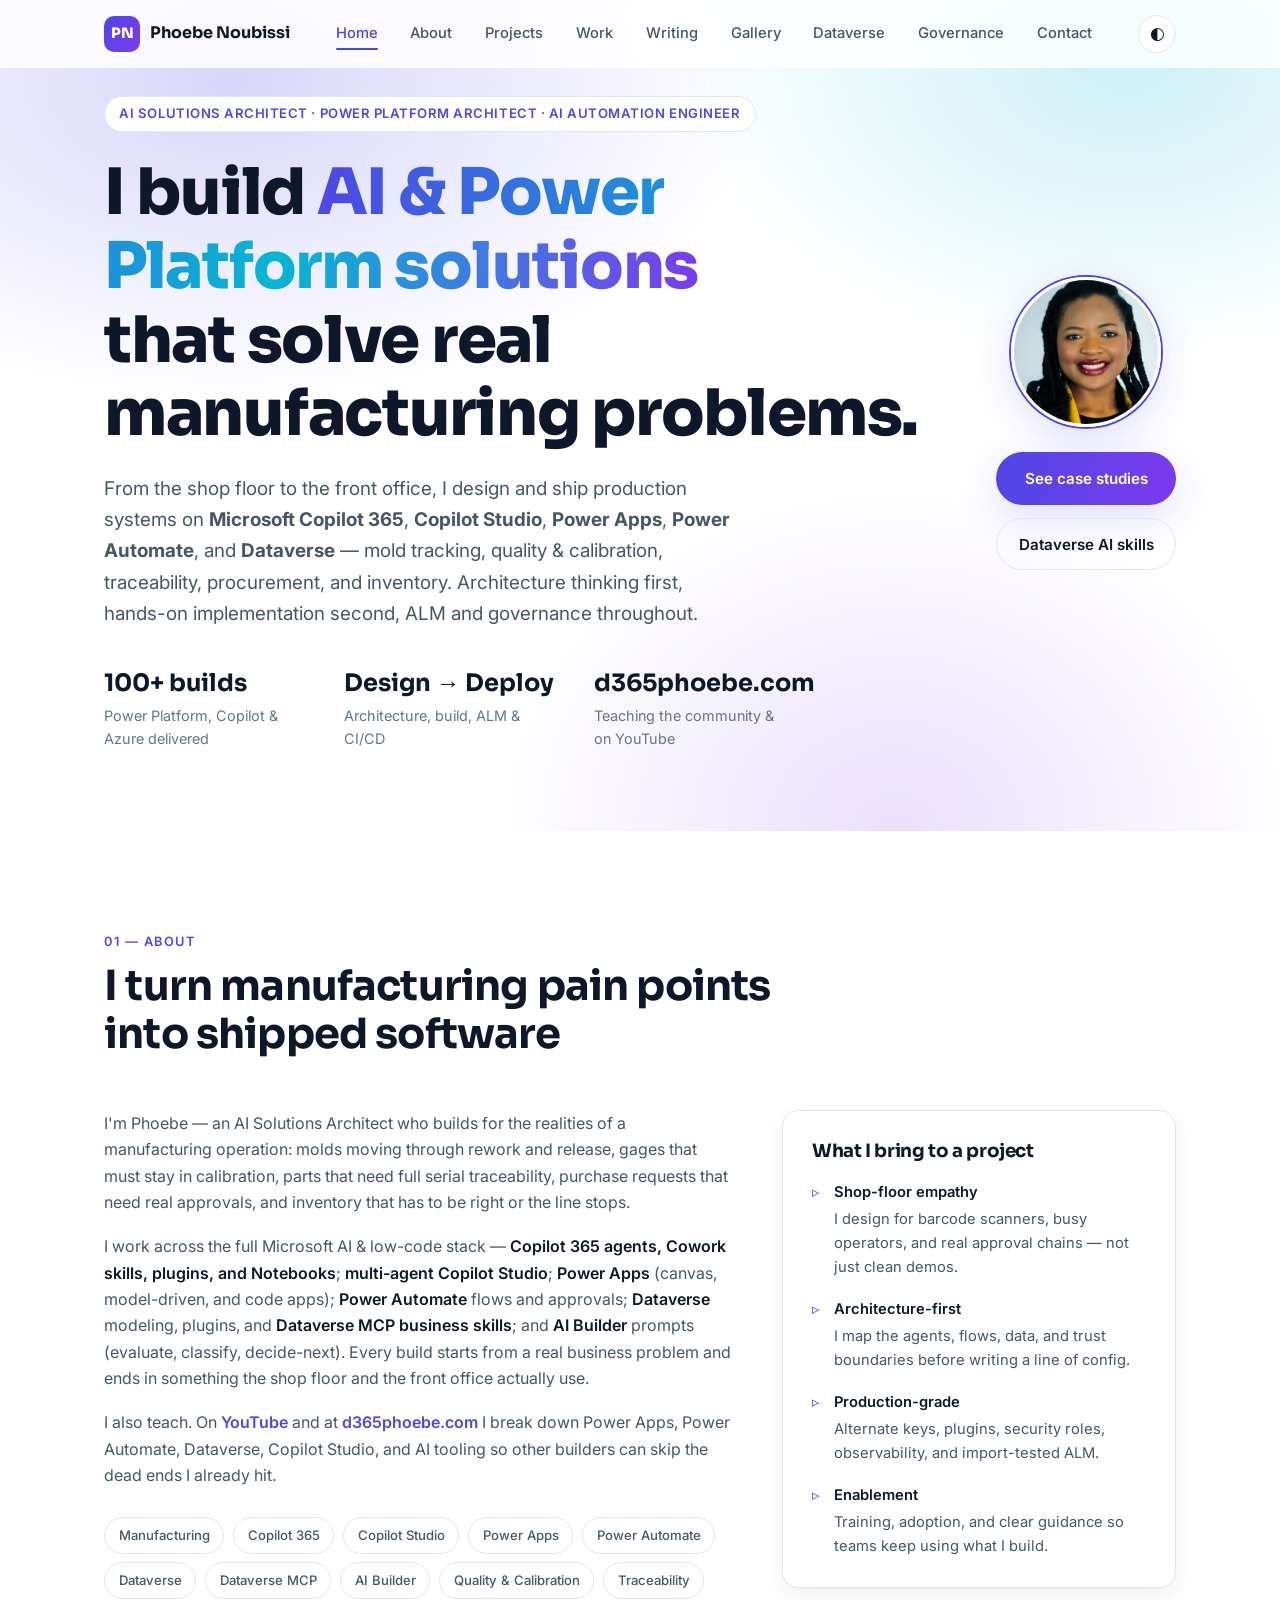
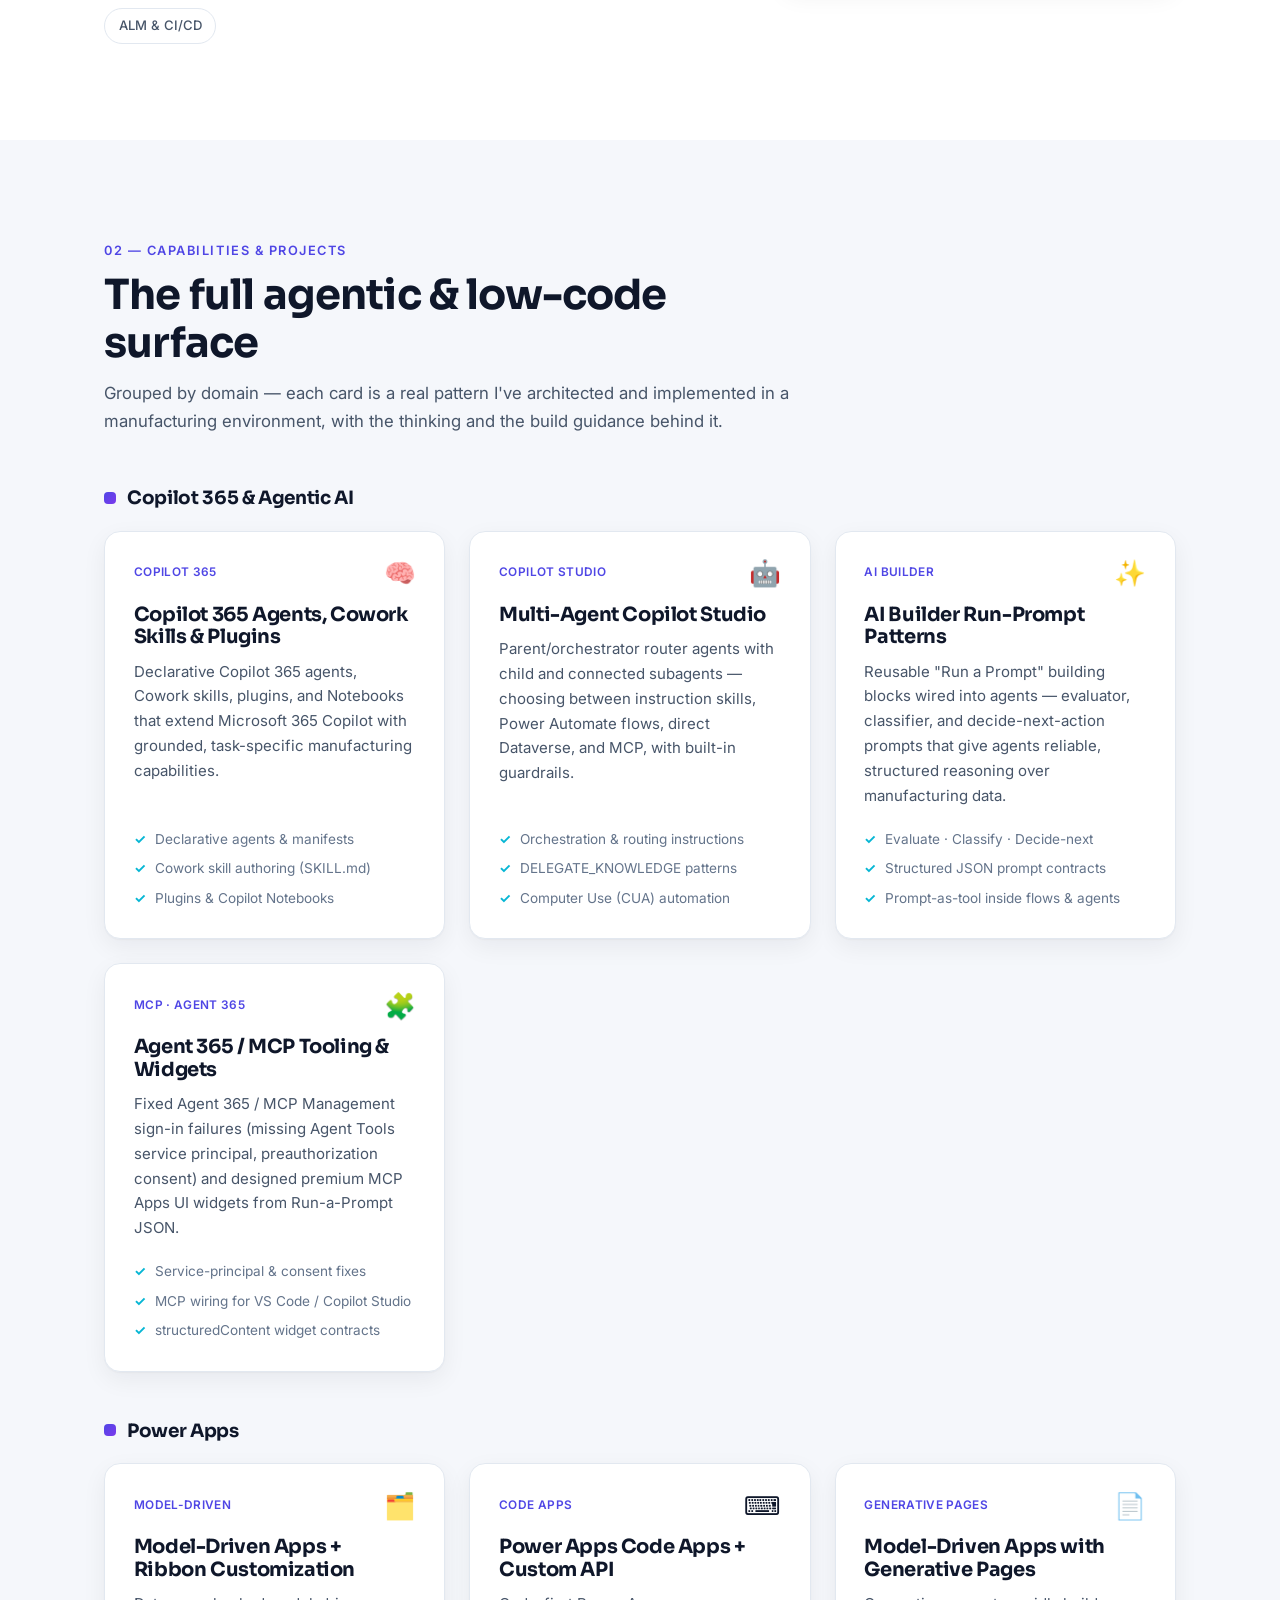
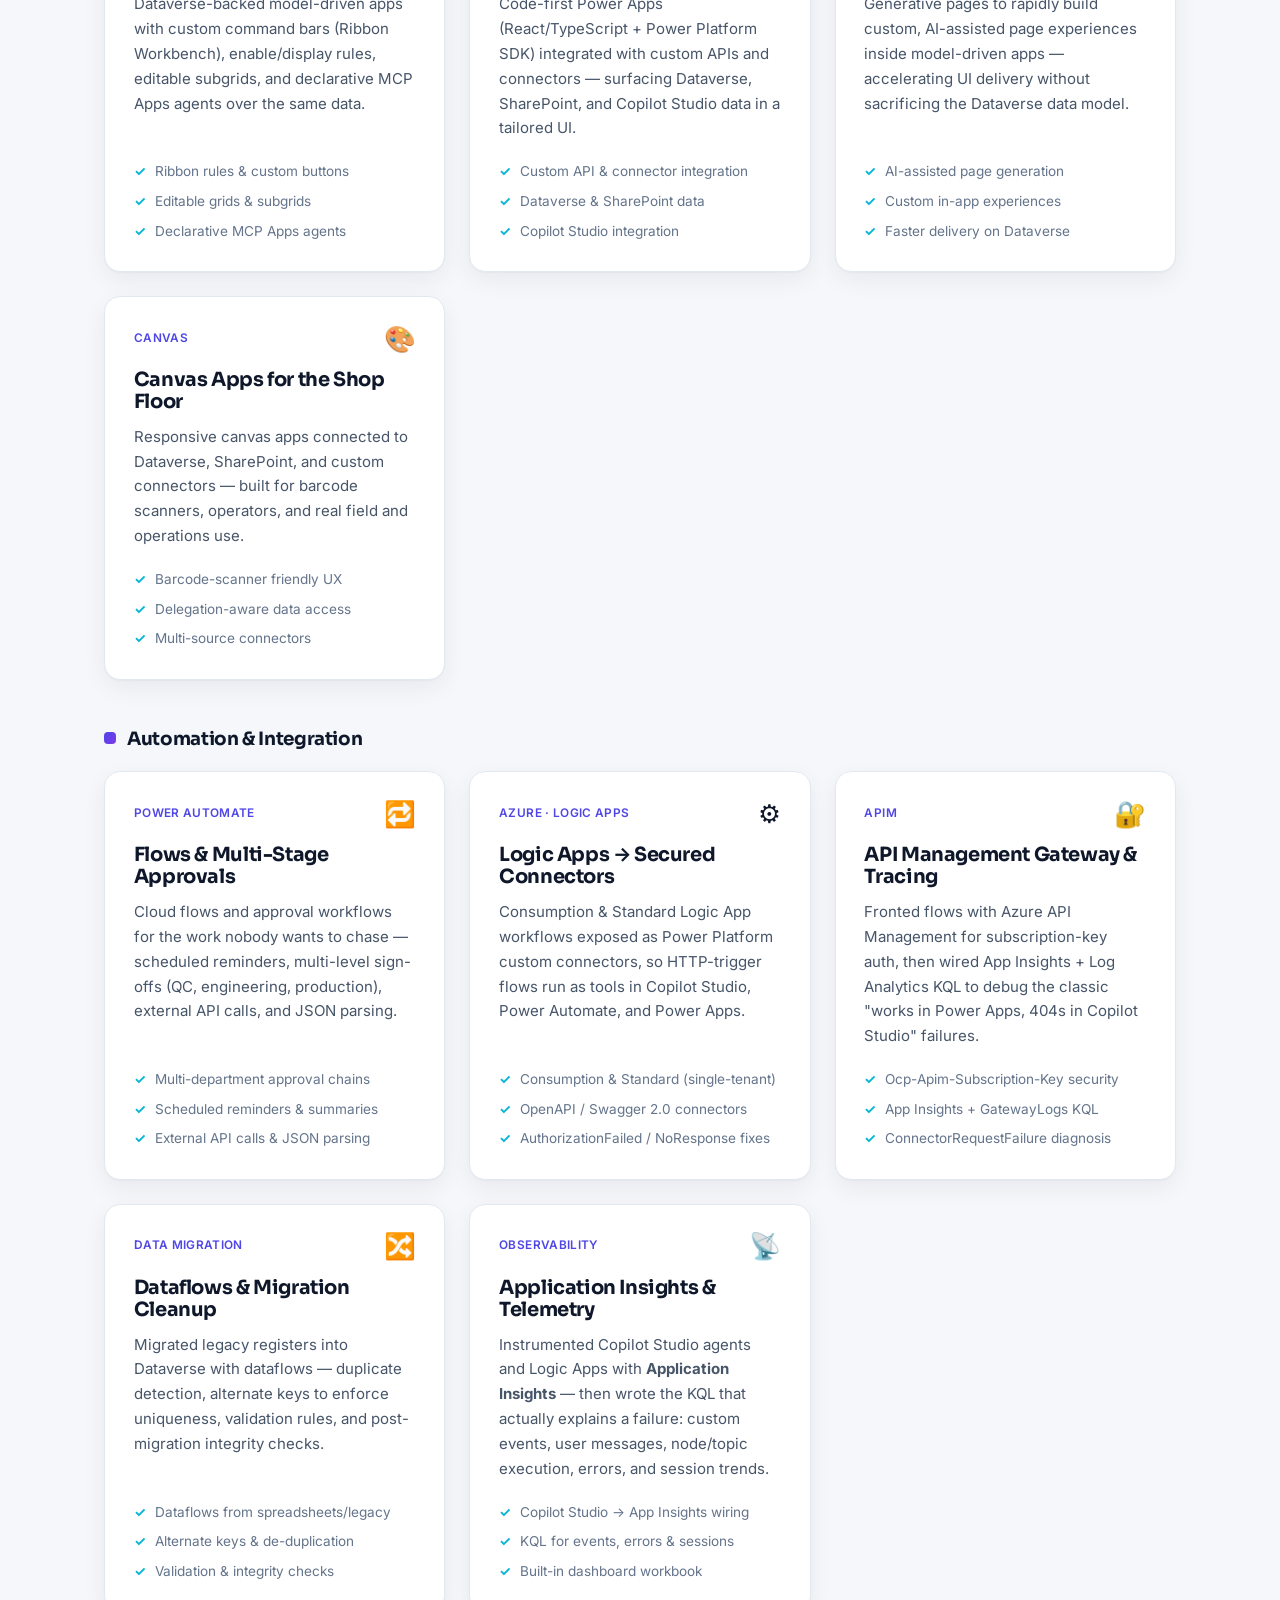
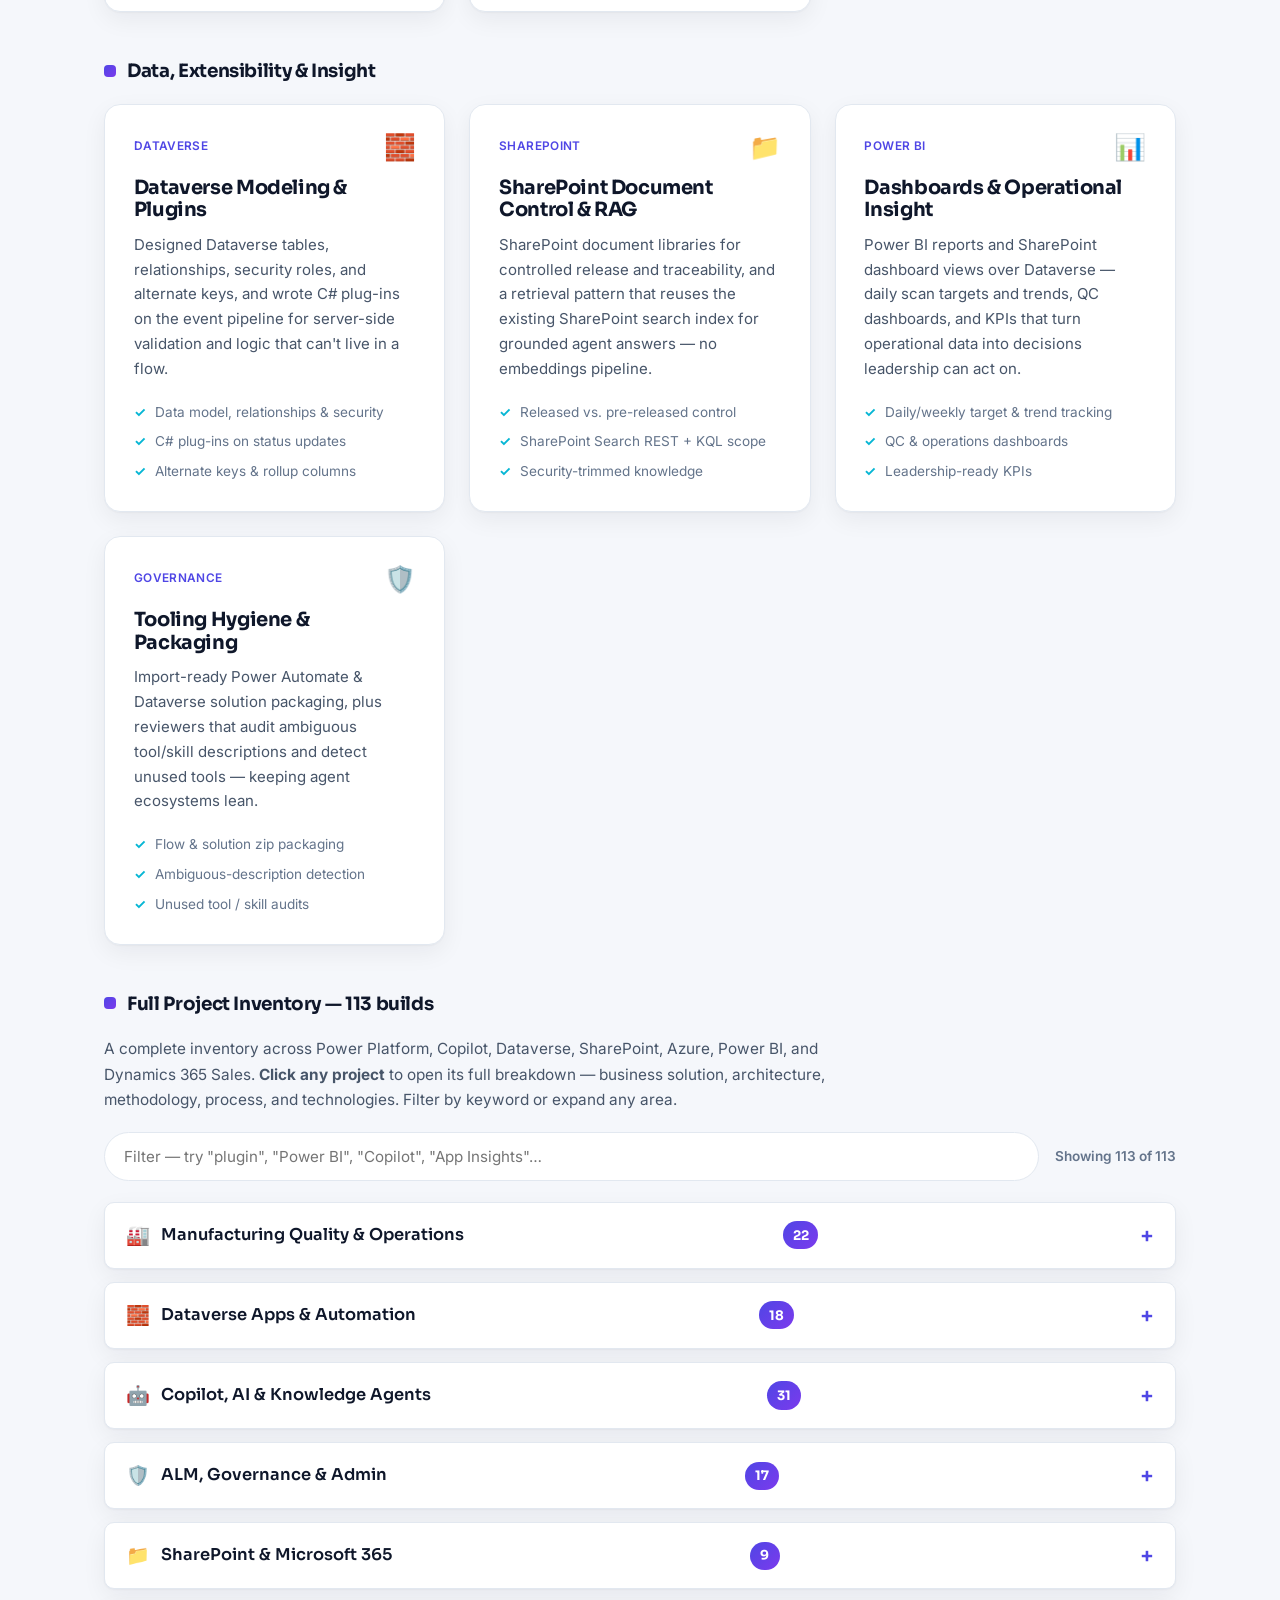
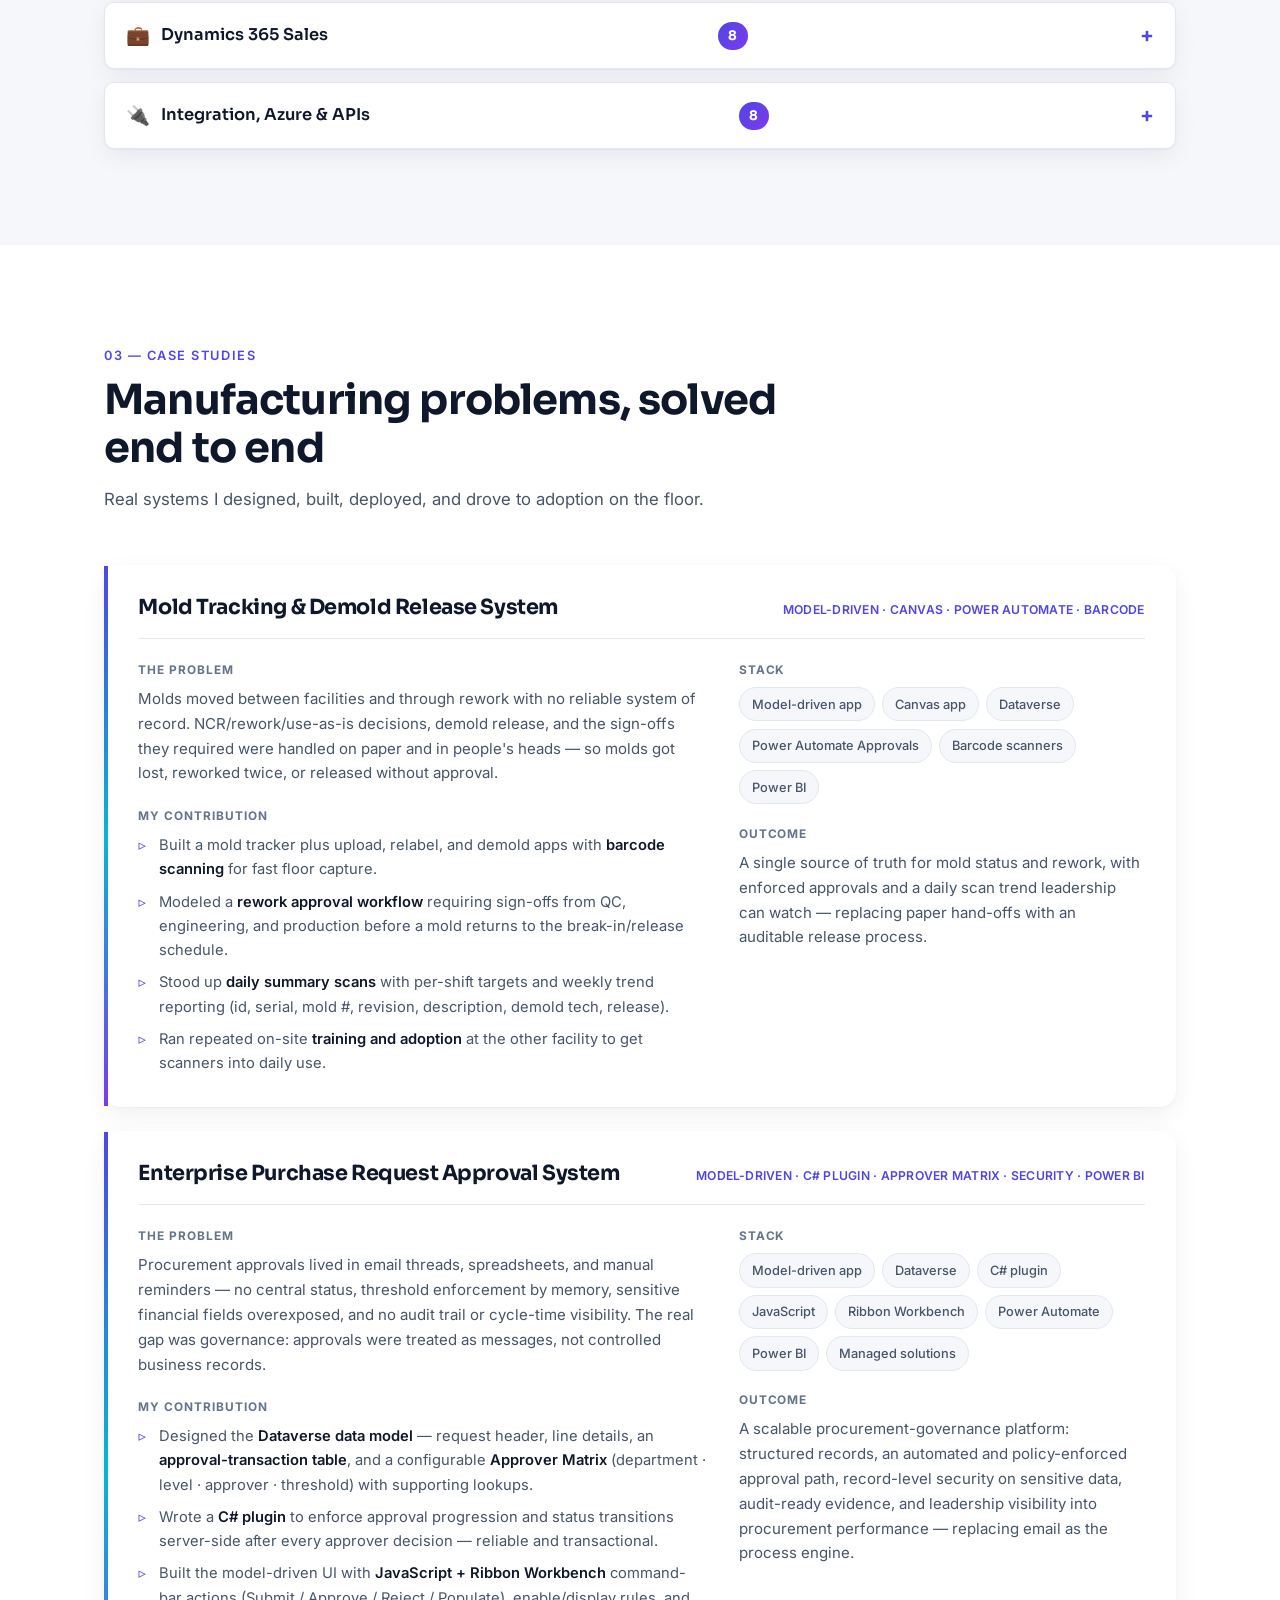
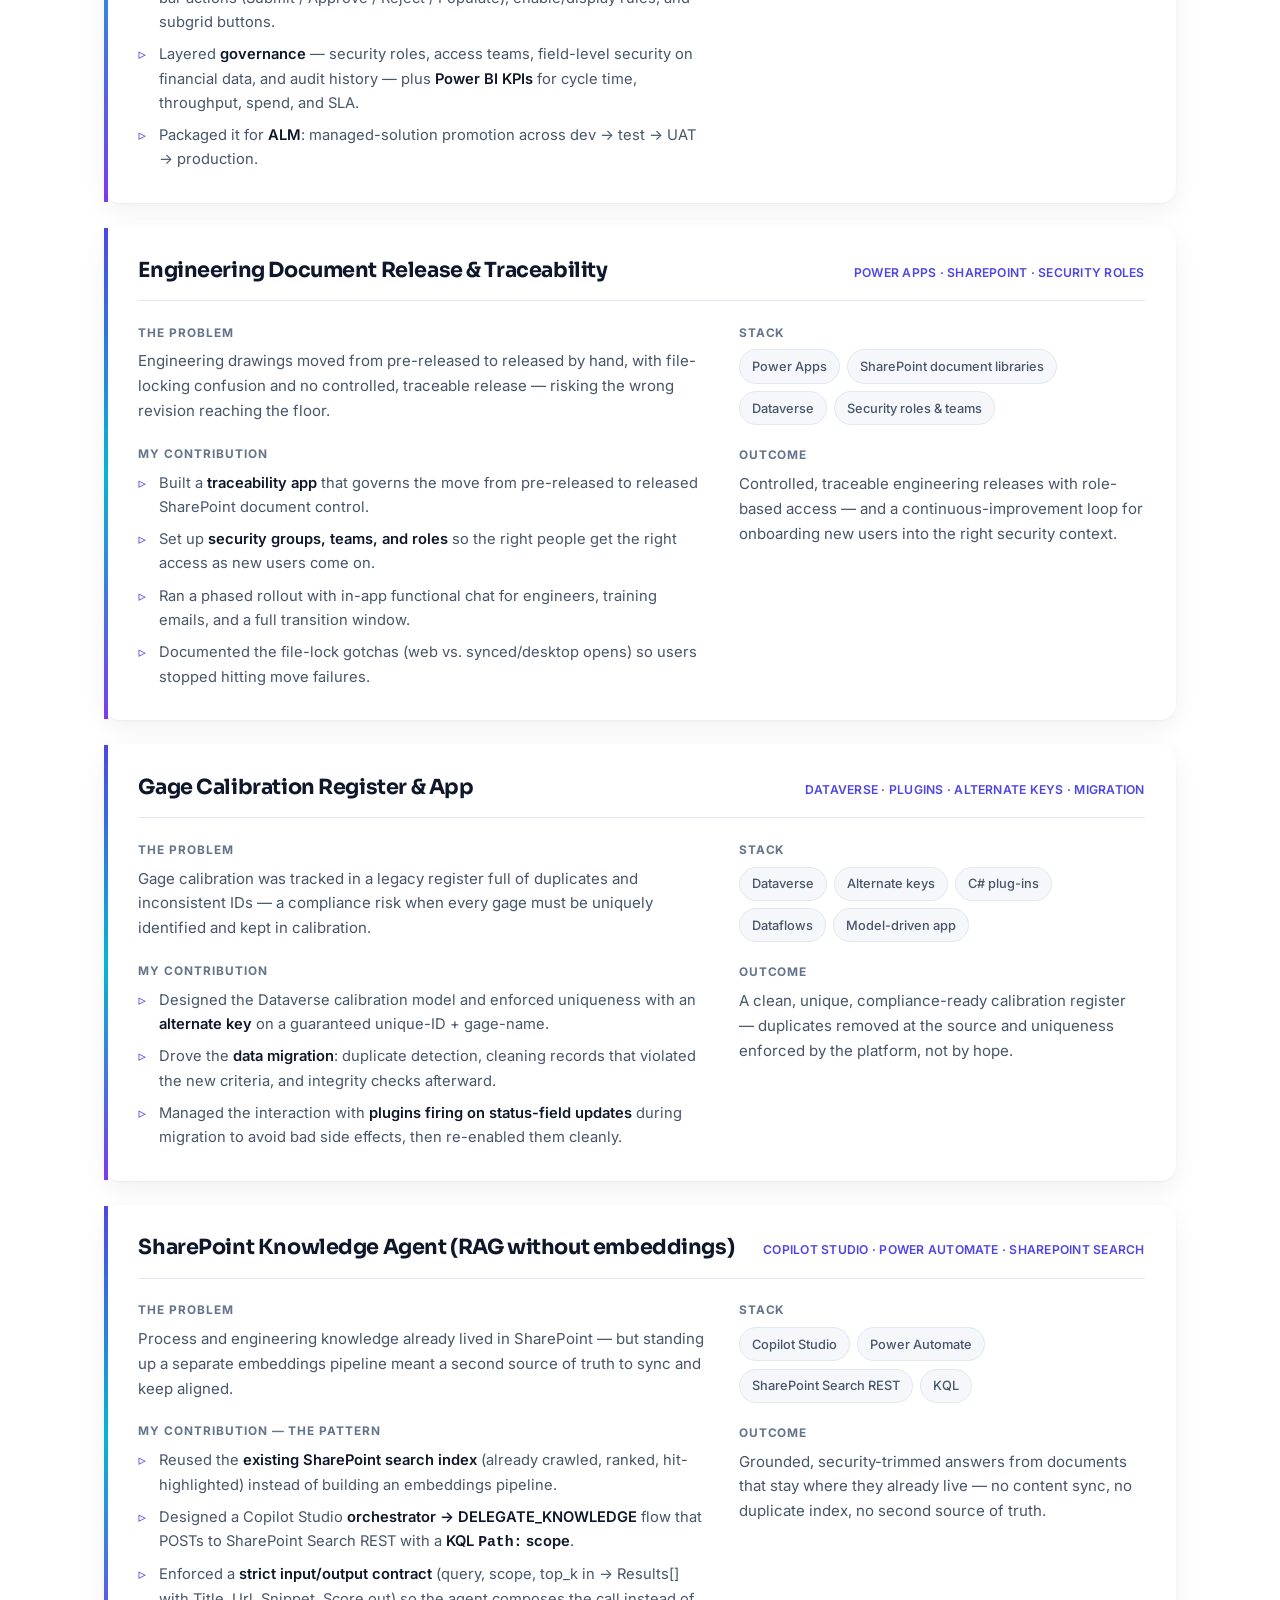
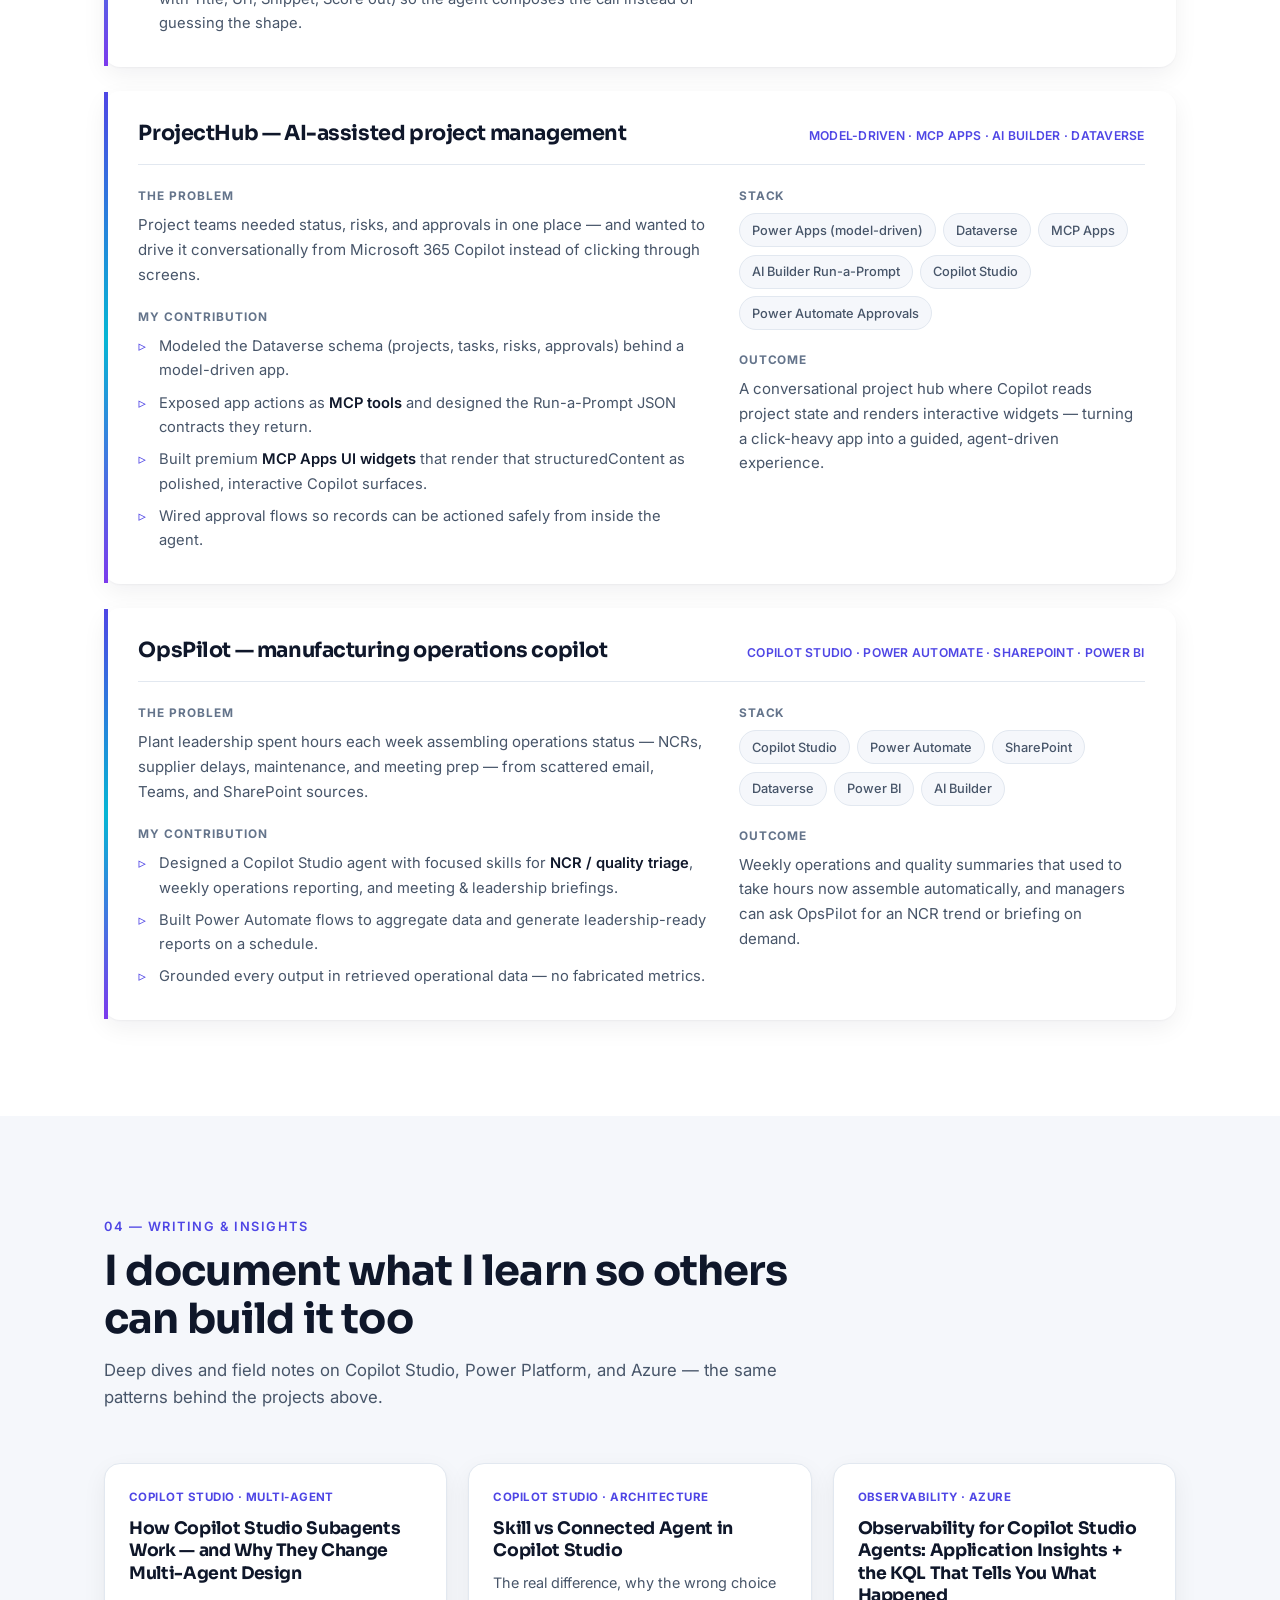
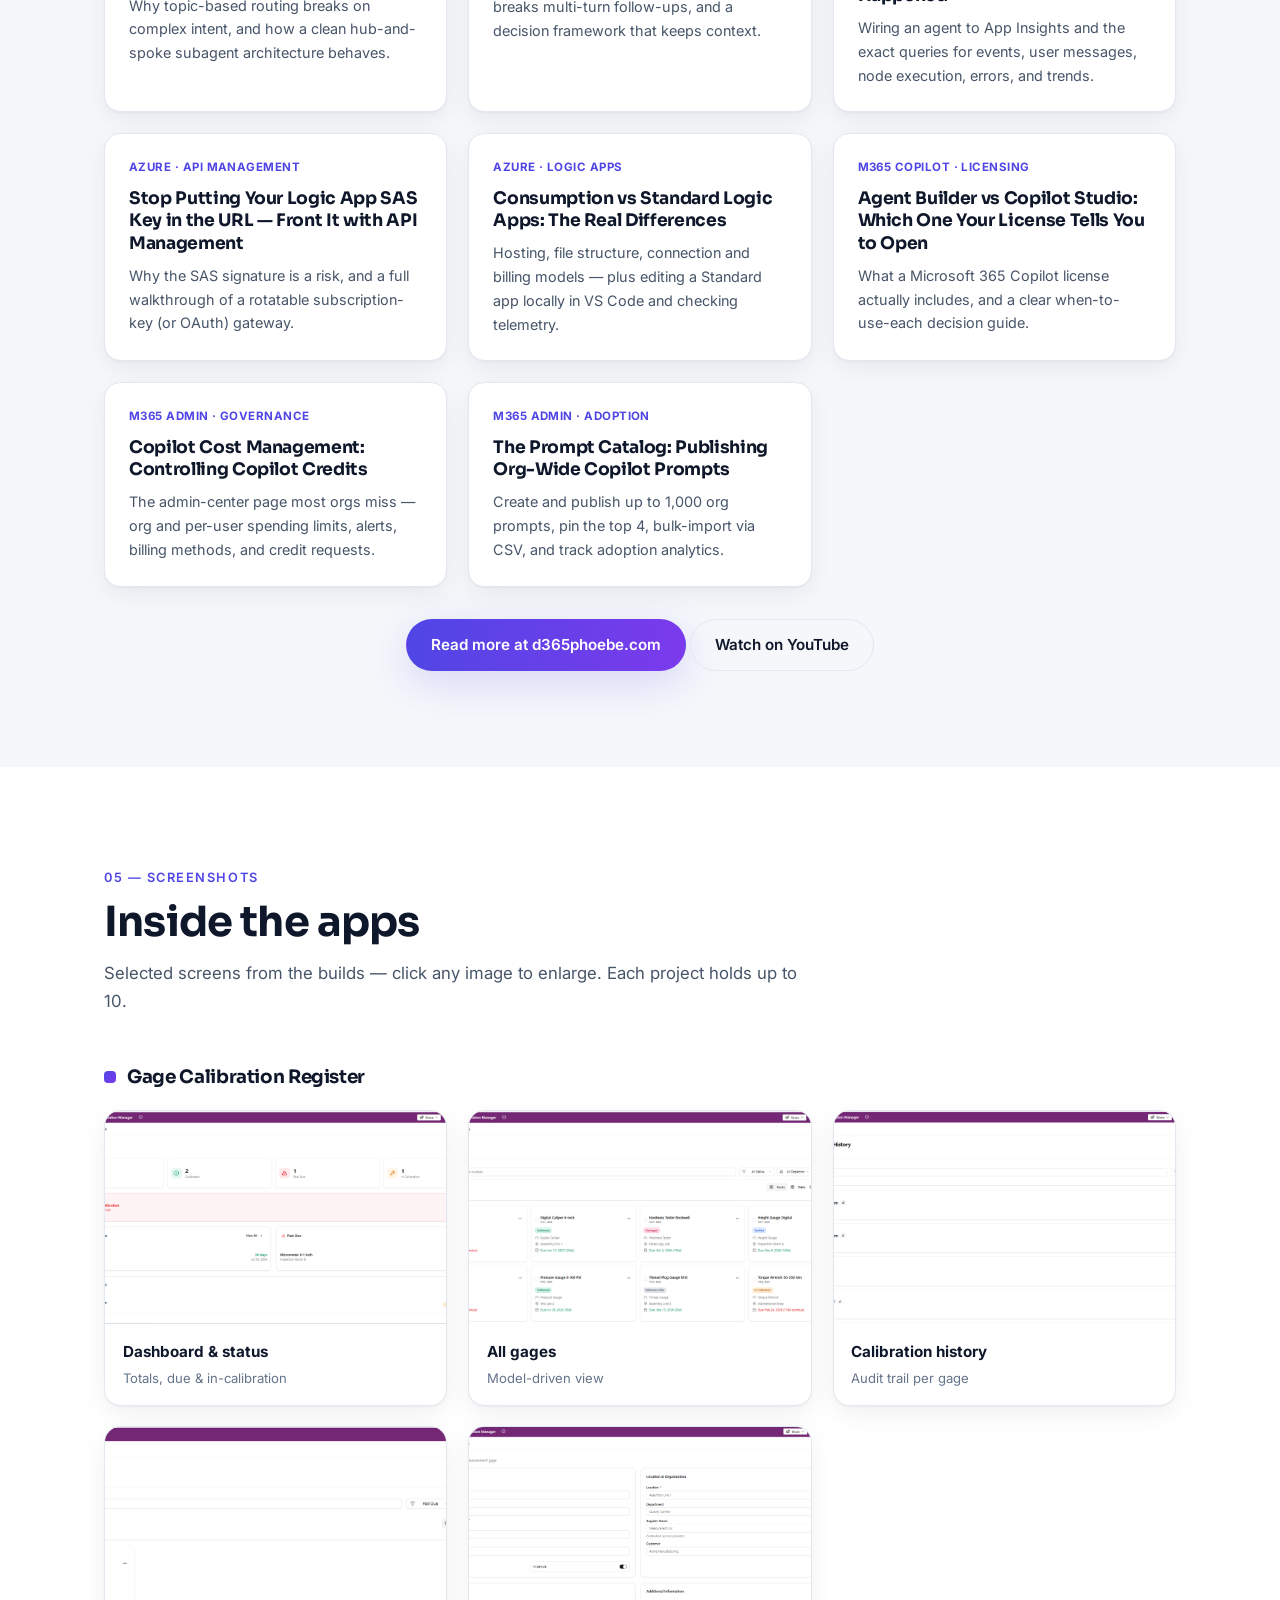
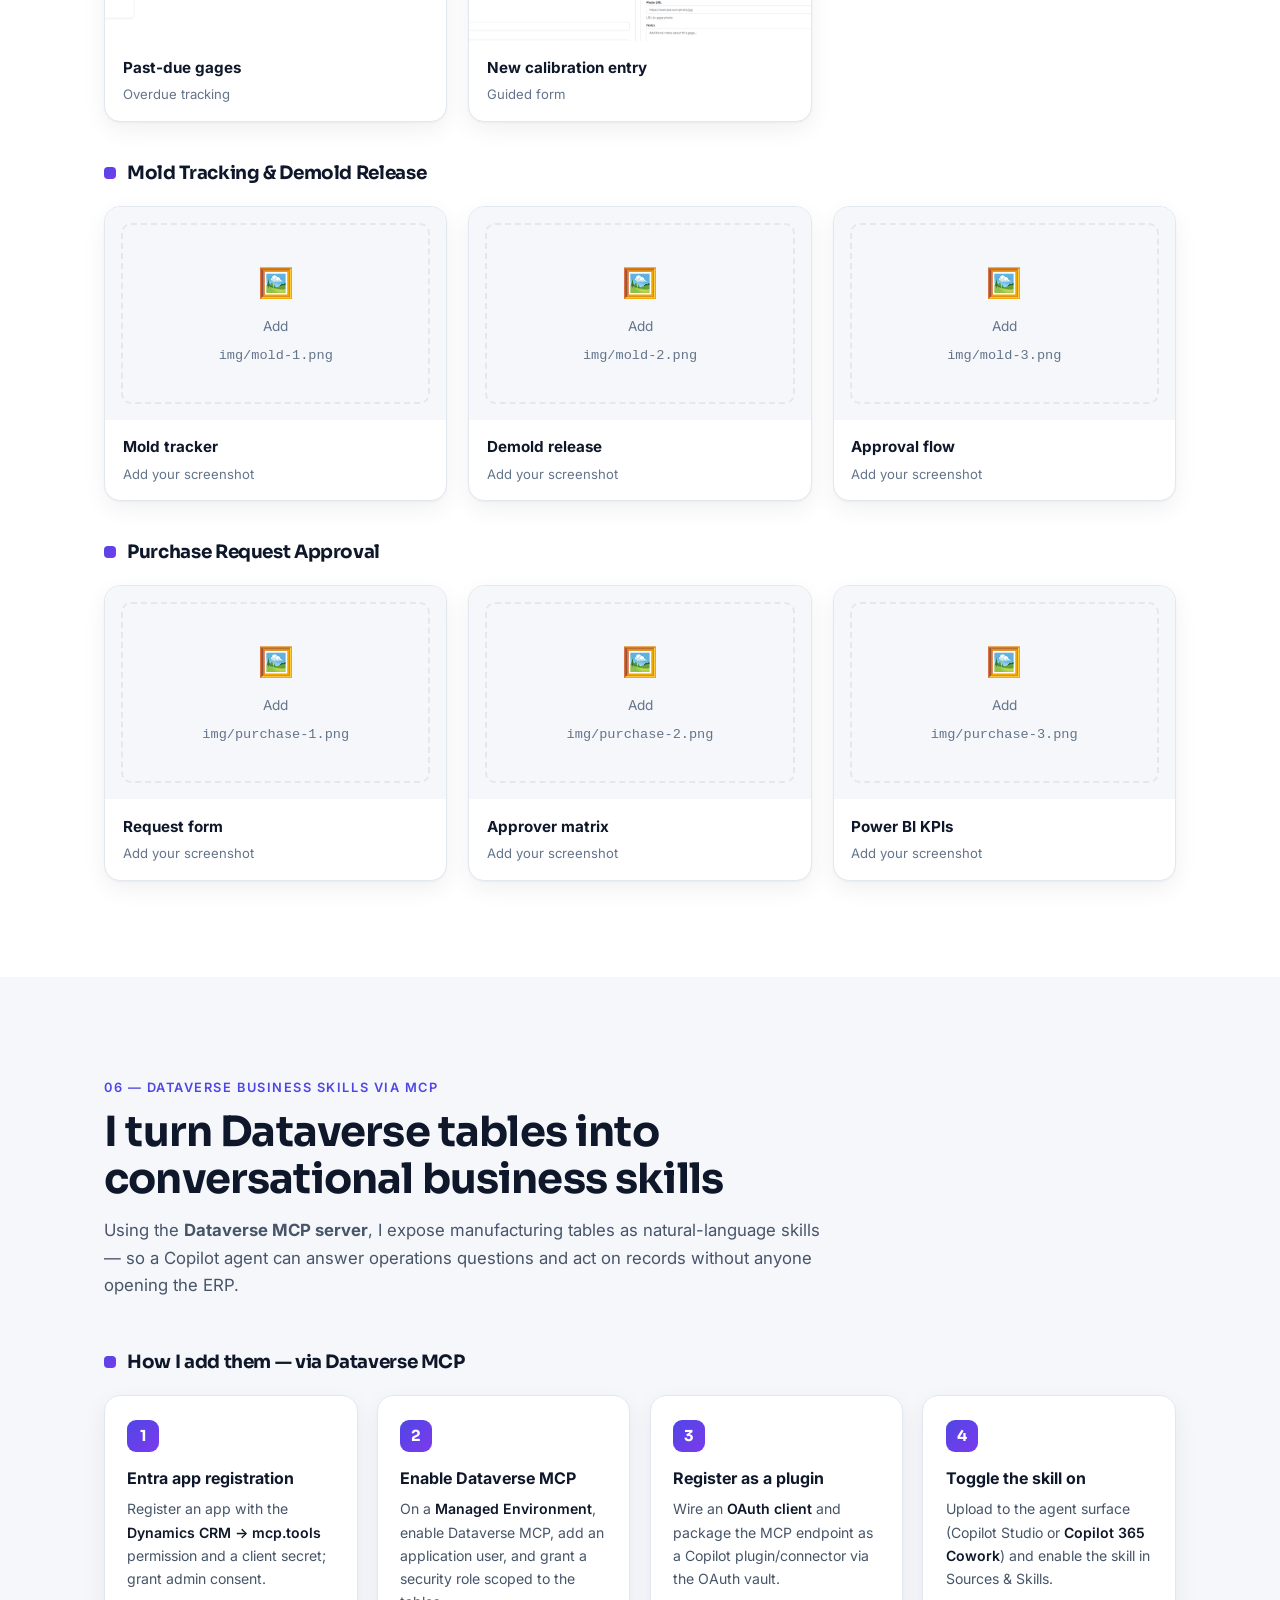
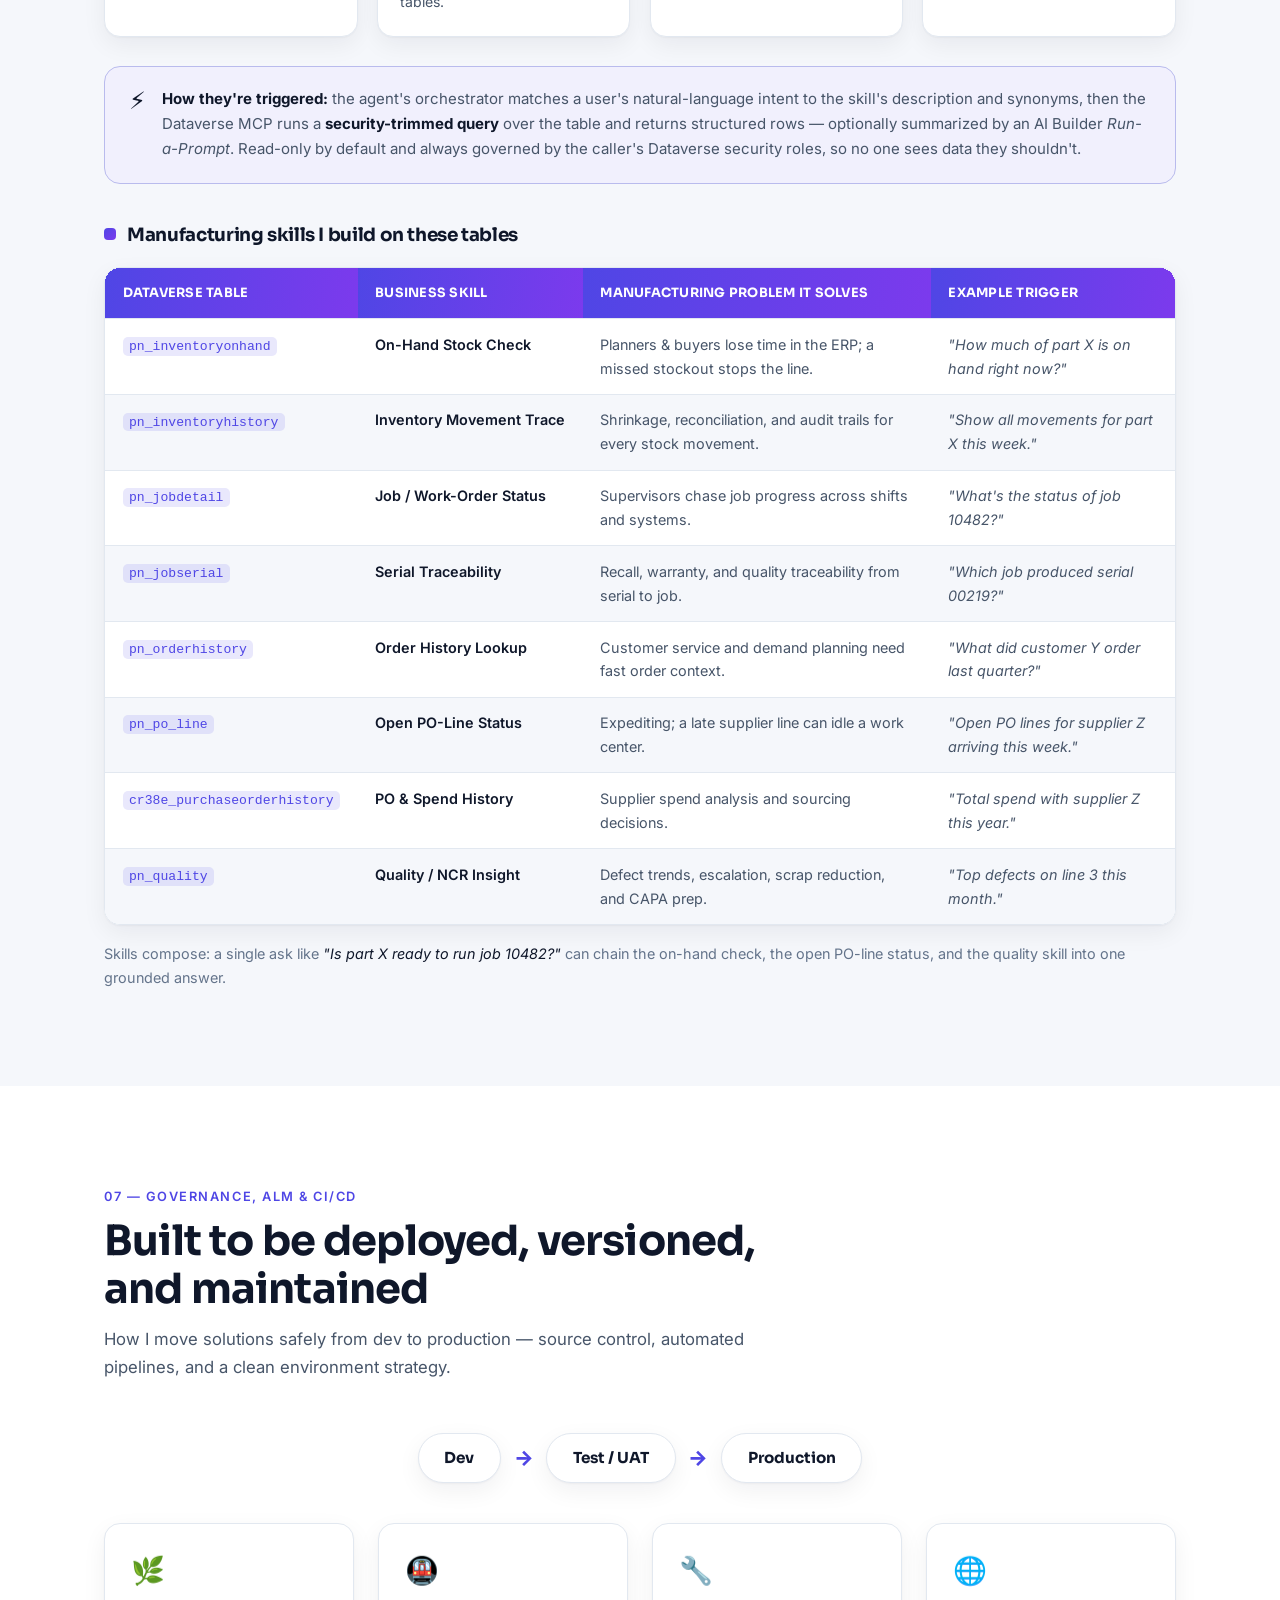
==== commit a84571af: "addition of the project details business problem solved7" ====
--- a/index.html
+++ b/index.html
@@ -304,7 +304,7 @@
 
         <div class="cluster" id="inventory">
           <h3 class="cluster__title"><span class="cluster__dot"></span>Full Project Inventory — 113 builds</h3>
-          <p class="inv__intro">A complete inventory across Power Platform, Copilot, Dataverse, SharePoint, Azure, Power BI, and Dynamics 365 Sales — each delivered with the same method: discovery &amp; process mapping, security-first data modeling, iterative build, automation &amp; integration, analytics, and ALM. Filter by keyword or expand any area to browse.</p>
+          <p class="inv__intro">A complete inventory across Power Platform, Copilot, Dataverse, SharePoint, Azure, Power BI, and Dynamics 365 Sales. <strong>Click any project</strong> to open its full breakdown — business solution, architecture, methodology, process, and technologies. Filter by keyword or expand any area.</p>
           <div class="inv__controls">
             <input id="invSearch" class="inv__search" type="search" placeholder="Filter — try &quot;plugin&quot;, &quot;Power BI&quot;, &quot;Copilot&quot;, &quot;App Insights&quot;…" aria-label="Filter projects" autocomplete="off" />
             <span class="inv__count" id="invCount" data-total="113">Showing 113 of 113</span>
@@ -313,149 +313,149 @@
             <details class="acc">
               <summary><span class="acc__title"><span class="acc__ic">🏭</span>Manufacturing Quality &amp; Operations</span><span class="acc__count" data-total="22">22</span></summary>
               <ul class="acc__list">
-                <li class="acc__item"><span class="acc__name">QC Inspection Scheduling and Time Tracking App</span><span class="acc__tech">Dataverse · Model-driven Power Apps · Power Automate · JavaScript · Custom Pages · Side Panes · C# Plugins · Custom Actions · Ribbon Workbench · Power BI</span></li>
-                <li class="acc__item"><span class="acc__name">QC Start/Stop Custom Action Automation</span><span class="acc__tech">Dataverse Custom Actions · C# Plugin · Plugin Registration Tool · JavaScript · Ribbon Workbench · Model-driven App</span></li>
-                <li class="acc__item"><span class="acc__name">QC Drop-Off Confirmation Custom Page</span><span class="acc__tech">Power Apps Custom Page · Dataverse · JavaScript · Model-driven App · Power Fx</span></li>
-                <li class="acc__item"><span class="acc__name">QC Stop Task Side Pane</span><span class="acc__tech">Model-driven App Side Pane · HTML · JavaScript · Dataverse Web API · Custom Actions · C# Plugin</span></li>
-                <li class="acc__item"><span class="acc__name">QC Weekly Capacity and SLA Dashboard</span><span class="acc__tech">Power BI · Dataverse · DAX · USERELATIONSHIP · Date Tables · Model-driven App Data</span></li>
-                <li class="acc__item"><span class="acc__name">QC Manager-Only Security Views</span><span class="acc__tech">Dataverse Security Roles · Model-driven App · Views · Teams · Role-based Access Control</span></li>
-                <li class="acc__item"><span class="acc__name">Serial Number Validation and ERP Lookup Flow</span><span class="acc__tech">Model-driven Power Apps · JavaScript · Power Automate · Dataverse · REST/API Lookup</span></li>
-                <li class="acc__item"><span class="acc__name">NCR Management and Failure Tracking</span><span class="acc__tech">Dataverse · Model-driven Power Apps · Custom Actions · C# Plugin · Power BI</span></li>
-                <li class="acc__item"><span class="acc__name">Pending Engineering Workflow for QC</span><span class="acc__tech">Dataverse · Model-driven App · Side Pane · JavaScript · C# Plugin · Power BI</span></li>
-                <li class="acc__item"><span class="acc__name">QC Assignment and Priority Board</span><span class="acc__tech">Dataverse · Model-driven Power Apps · Views · Business Rules · Power BI</span></li>
-                <li class="acc__item"><span class="acc__name">Work Order and Lot Validation Rules</span><span class="acc__tech">Model-driven Power Apps · JavaScript · Dataverse · Business Rules · Regex Validation</span></li>
-                <li class="acc__item"><span class="acc__name">Gage Calibration Management System</span><span class="acc__tech">Power Apps · Dataverse · Power Automate · Power BI · SharePoint</span></li>
-                <li class="acc__item"><span class="acc__name">Kit and Rolls Outlife Tracking</span><span class="acc__tech">Power Apps · Dataverse · Power Automate · Power BI</span></li>
-                <li class="acc__item"><span class="acc__name">Mold Tracking and Demold Release System</span><span class="acc__tech">Power Apps · Dataverse · Power Automate · Power BI</span></li>
-                <li class="acc__item"><span class="acc__name">Digital Manufacturing Checklist Automation</span><span class="acc__tech">Canvas Apps · Dataverse · SharePoint Lists · Power Automate · Power BI</span></li>
-                <li class="acc__item"><span class="acc__name">SQDP Daily Board</span><span class="acc__tech">SharePoint Lists · Power Apps · Power Automate · Power BI</span></li>
-                <li class="acc__item"><span class="acc__name">Safety Incident and Near-Miss Reporting</span><span class="acc__tech">SharePoint Lists · Power Apps · Power Automate · Power BI</span></li>
-                <li class="acc__item"><span class="acc__name">Quality NCR Delay Dashboard</span><span class="acc__tech">Power BI · SharePoint · Dataverse · DAX</span></li>
-                <li class="acc__item"><span class="acc__name">Delivery Recovery Tracking Board</span><span class="acc__tech">SharePoint Lists · Power Apps · Power BI · Power Automate</span></li>
-                <li class="acc__item"><span class="acc__name">People Absence Impact Tracker</span><span class="acc__tech">SharePoint Lists · Power Apps · Power BI</span></li>
-                <li class="acc__item"><span class="acc__name">IoT OEE Runtime Monitoring System</span><span class="acc__tech">IoT Sensors · DigiMesh Gateway · Dataverse · Power Automate · APIs · Power BI</span></li>
-                <li class="acc__item"><span class="acc__name">Equipment Runtime Gateway Capacity Design</span><span class="acc__tech">IoT Gateway · Wireless Sensors · Dataverse · Azure · Power BI · Power Automate</span></li>
+                <li class="acc__item" data-id="1" tabindex="0" role="button" aria-label="View details for QC Inspection Scheduling and Time Tracking App"><span class="acc__name">QC Inspection Scheduling and Time Tracking App</span><span class="acc__tech">Dataverse · Model-driven Power Apps · Power Automate · JavaScript · Custom Pages · Side Panes · C# Plugins · Custom Actions · Ribbon Workbench · Power BI</span><span class="acc__more">View details →</span></li>
+                <li class="acc__item" data-id="2" tabindex="0" role="button" aria-label="View details for QC Start/Stop Custom Action Automation"><span class="acc__name">QC Start/Stop Custom Action Automation</span><span class="acc__tech">Dataverse Custom Actions · C# Plugin · Plugin Registration Tool · JavaScript · Ribbon Workbench · Model-driven App</span><span class="acc__more">View details →</span></li>
+                <li class="acc__item" data-id="3" tabindex="0" role="button" aria-label="View details for QC Drop-Off Confirmation Custom Page"><span class="acc__name">QC Drop-Off Confirmation Custom Page</span><span class="acc__tech">Power Apps Custom Page · Dataverse · JavaScript · Model-driven App · Power Fx</span><span class="acc__more">View details →</span></li>
+                <li class="acc__item" data-id="4" tabindex="0" role="button" aria-label="View details for QC Stop Task Side Pane"><span class="acc__name">QC Stop Task Side Pane</span><span class="acc__tech">Model-driven App Side Pane · HTML · JavaScript · Dataverse Web API · Custom Actions · C# Plugin</span><span class="acc__more">View details →</span></li>
+                <li class="acc__item" data-id="5" tabindex="0" role="button" aria-label="View details for QC Weekly Capacity and SLA Dashboard"><span class="acc__name">QC Weekly Capacity and SLA Dashboard</span><span class="acc__tech">Power BI · Dataverse · DAX · USERELATIONSHIP · Date Tables · Model-driven App Data</span><span class="acc__more">View details →</span></li>
+                <li class="acc__item" data-id="6" tabindex="0" role="button" aria-label="View details for QC Manager-Only Security Views"><span class="acc__name">QC Manager-Only Security Views</span><span class="acc__tech">Dataverse Security Roles · Model-driven App · Views · Teams · Role-based Access Control</span><span class="acc__more">View details →</span></li>
+                <li class="acc__item" data-id="7" tabindex="0" role="button" aria-label="View details for Serial Number Validation and ERP Lookup Flow"><span class="acc__name">Serial Number Validation and ERP Lookup Flow</span><span class="acc__tech">Model-driven Power Apps · JavaScript · Power Automate · Dataverse · REST/API Lookup</span><span class="acc__more">View details →</span></li>
+                <li class="acc__item" data-id="8" tabindex="0" role="button" aria-label="View details for NCR Management and Failure Tracking"><span class="acc__name">NCR Management and Failure Tracking</span><span class="acc__tech">Dataverse · Model-driven Power Apps · Custom Actions · C# Plugin · Power BI</span><span class="acc__more">View details →</span></li>
+                <li class="acc__item" data-id="9" tabindex="0" role="button" aria-label="View details for Pending Engineering Workflow for QC"><span class="acc__name">Pending Engineering Workflow for QC</span><span class="acc__tech">Dataverse · Model-driven App · Side Pane · JavaScript · C# Plugin · Power BI</span><span class="acc__more">View details →</span></li>
+                <li class="acc__item" data-id="10" tabindex="0" role="button" aria-label="View details for QC Assignment and Priority Board"><span class="acc__name">QC Assignment and Priority Board</span><span class="acc__tech">Dataverse · Model-driven Power Apps · Views · Business Rules · Power BI</span><span class="acc__more">View details →</span></li>
+                <li class="acc__item" data-id="11" tabindex="0" role="button" aria-label="View details for Work Order and Lot Validation Rules"><span class="acc__name">Work Order and Lot Validation Rules</span><span class="acc__tech">Model-driven Power Apps · JavaScript · Dataverse · Business Rules · Regex Validation</span><span class="acc__more">View details →</span></li>
+                <li class="acc__item" data-id="12" tabindex="0" role="button" aria-label="View details for Gage Calibration Management System"><span class="acc__name">Gage Calibration Management System</span><span class="acc__tech">Power Apps · Dataverse · Power Automate · Power BI · SharePoint</span><span class="acc__more">View details →</span></li>
+                <li class="acc__item" data-id="13" tabindex="0" role="button" aria-label="View details for Kit and Rolls Outlife Tracking"><span class="acc__name">Kit and Rolls Outlife Tracking</span><span class="acc__tech">Power Apps · Dataverse · Power Automate · Power BI</span><span class="acc__more">View details →</span></li>
+                <li class="acc__item" data-id="14" tabindex="0" role="button" aria-label="View details for Mold Tracking and Demold Release System"><span class="acc__name">Mold Tracking and Demold Release System</span><span class="acc__tech">Power Apps · Dataverse · Power Automate · Power BI</span><span class="acc__more">View details →</span></li>
+                <li class="acc__item" data-id="15" tabindex="0" role="button" aria-label="View details for Digital Manufacturing Checklist Automation"><span class="acc__name">Digital Manufacturing Checklist Automation</span><span class="acc__tech">Canvas Apps · Dataverse · SharePoint Lists · Power Automate · Power BI</span><span class="acc__more">View details →</span></li>
+                <li class="acc__item" data-id="16" tabindex="0" role="button" aria-label="View details for SQDP Daily Board"><span class="acc__name">SQDP Daily Board</span><span class="acc__tech">SharePoint Lists · Power Apps · Power Automate · Power BI</span><span class="acc__more">View details →</span></li>
+                <li class="acc__item" data-id="17" tabindex="0" role="button" aria-label="View details for Safety Incident and Near-Miss Reporting"><span class="acc__name">Safety Incident and Near-Miss Reporting</span><span class="acc__tech">SharePoint Lists · Power Apps · Power Automate · Power BI</span><span class="acc__more">View details →</span></li>
+                <li class="acc__item" data-id="18" tabindex="0" role="button" aria-label="View details for Quality NCR Delay Dashboard"><span class="acc__name">Quality NCR Delay Dashboard</span><span class="acc__tech">Power BI · SharePoint · Dataverse · DAX</span><span class="acc__more">View details →</span></li>
+                <li class="acc__item" data-id="19" tabindex="0" role="button" aria-label="View details for Delivery Recovery Tracking Board"><span class="acc__name">Delivery Recovery Tracking Board</span><span class="acc__tech">SharePoint Lists · Power Apps · Power BI · Power Automate</span><span class="acc__more">View details →</span></li>
+                <li class="acc__item" data-id="20" tabindex="0" role="button" aria-label="View details for People Absence Impact Tracker"><span class="acc__name">People Absence Impact Tracker</span><span class="acc__tech">SharePoint Lists · Power Apps · Power BI</span><span class="acc__more">View details →</span></li>
+                <li class="acc__item" data-id="21" tabindex="0" role="button" aria-label="View details for IoT OEE Runtime Monitoring System"><span class="acc__name">IoT OEE Runtime Monitoring System</span><span class="acc__tech">IoT Sensors · DigiMesh Gateway · Dataverse · Power Automate · APIs · Power BI</span><span class="acc__more">View details →</span></li>
+                <li class="acc__item" data-id="22" tabindex="0" role="button" aria-label="View details for Equipment Runtime Gateway Capacity Design"><span class="acc__name">Equipment Runtime Gateway Capacity Design</span><span class="acc__tech">IoT Gateway · Wireless Sensors · Dataverse · Azure · Power BI · Power Automate</span><span class="acc__more">View details →</span></li>
               </ul>
             </details>
             <details class="acc">
               <summary><span class="acc__title"><span class="acc__ic">🧱</span>Dataverse Apps &amp; Automation</span><span class="acc__count" data-total="18">18</span></summary>
               <ul class="acc__list">
-                <li class="acc__item"><span class="acc__name">Purchase Request Multi-Level Approval System</span><span class="acc__tech">Dataverse · Power Automate · C# Plugin · Model-driven App · Access Teams · Security Roles</span></li>
-                <li class="acc__item"><span class="acc__name">Purchase Approval Matrix Configuration</span><span class="acc__tech">Dataverse · Model-driven App · Power Automate · C# Plugin</span></li>
-                <li class="acc__item"><span class="acc__name">Owner-Only Purchase Request Visibility</span><span class="acc__tech">Dataverse Security · Access Teams · Power Automate · Model-driven Apps</span></li>
-                <li class="acc__item"><span class="acc__name">Department Code and Approval Routing Map</span><span class="acc__tech">Dataverse · Power Automate · Model-driven App · Data Governance</span></li>
-                <li class="acc__item"><span class="acc__name">Teams Approval Notifications for Purchase Requests</span><span class="acc__tech">Power Automate · Microsoft Teams Approvals · Dataverse · Outlook</span></li>
-                <li class="acc__item"><span class="acc__name">ProjectHub Project Management System</span><span class="acc__tech">Dataverse · Power Apps · Power Automate · SharePoint · Logic Apps · Power BI · Copilot</span></li>
-                <li class="acc__item"><span class="acc__name">ProjectHub 10,000-Item Task Dataset</span><span class="acc__tech">Excel/XLSX · SharePoint Lists · Dataverse · Power Apps · Test Data</span></li>
-                <li class="acc__item"><span class="acc__name">ProjectHub Time Entry Module</span><span class="acc__tech">Dataverse · Power Apps · Power Automate · Power BI</span></li>
-                <li class="acc__item"><span class="acc__name">ProjectHub Milestone Tracking</span><span class="acc__tech">Dataverse · Model-driven Power Apps · Power BI · Power Automate</span></li>
-                <li class="acc__item"><span class="acc__name">ProjectHub React Code App Front End</span><span class="acc__tech">React · TypeScript · Material UI · Power Apps Code Apps · Dataverse Web API</span></li>
-                <li class="acc__item"><span class="acc__name">ProjectHub Custom Connector and OpenAPI</span><span class="acc__tech">Custom Connectors · OpenAPI · Power Automate · Power Apps · REST API · Dataverse</span></li>
-                <li class="acc__item"><span class="acc__name">ProjectHub Logic Apps and SharePoint Automation</span><span class="acc__tech">Azure Logic Apps · SharePoint · Dataverse · HTTP · Power Automate</span></li>
-                <li class="acc__item"><span class="acc__name">Secure Task Reassignment Architecture</span><span class="acc__tech">Dataverse Custom API · C# Plugin · Power Apps · Security Roles · JavaScript</span></li>
-                <li class="acc__item"><span class="acc__name">Dataverse User Identity Resolution</span><span class="acc__tech">Entra ID · Dataverse Web API · React · TypeScript · Power Apps Code Apps</span></li>
-                <li class="acc__item"><span class="acc__name">Lunch with a Lead Scheduling App</span><span class="acc__tech">Canvas Power Apps · SharePoint Lists · Power Automate · Outlook Calendar</span></li>
-                <li class="acc__item"><span class="acc__name">Trade Request Engineering Document App</span><span class="acc__tech">Model-driven Power Apps · Dataverse · JavaScript · Business Rules</span></li>
-                <li class="acc__item"><span class="acc__name">Part Numbering App</span><span class="acc__tech">Power Apps · Dataverse · Power Automate · Business Rules</span></li>
-                <li class="acc__item"><span class="acc__name">Engineering Change Request System</span><span class="acc__tech">Dataverse · Model-driven Power Apps · JavaScript · Power Automate</span></li>
+                <li class="acc__item" data-id="23" tabindex="0" role="button" aria-label="View details for Purchase Request Multi-Level Approval System"><span class="acc__name">Purchase Request Multi-Level Approval System</span><span class="acc__tech">Dataverse · Power Automate · C# Plugin · Model-driven App · Access Teams · Security Roles</span><span class="acc__more">View details →</span></li>
+                <li class="acc__item" data-id="24" tabindex="0" role="button" aria-label="View details for Purchase Approval Matrix Configuration"><span class="acc__name">Purchase Approval Matrix Configuration</span><span class="acc__tech">Dataverse · Model-driven App · Power Automate · C# Plugin</span><span class="acc__more">View details →</span></li>
+                <li class="acc__item" data-id="25" tabindex="0" role="button" aria-label="View details for Owner-Only Purchase Request Visibility"><span class="acc__name">Owner-Only Purchase Request Visibility</span><span class="acc__tech">Dataverse Security · Access Teams · Power Automate · Model-driven Apps</span><span class="acc__more">View details →</span></li>
+                <li class="acc__item" data-id="26" tabindex="0" role="button" aria-label="View details for Department Code and Approval Routing Map"><span class="acc__name">Department Code and Approval Routing Map</span><span class="acc__tech">Dataverse · Power Automate · Model-driven App · Data Governance</span><span class="acc__more">View details →</span></li>
+                <li class="acc__item" data-id="27" tabindex="0" role="button" aria-label="View details for Teams Approval Notifications for Purchase Requests"><span class="acc__name">Teams Approval Notifications for Purchase Requests</span><span class="acc__tech">Power Automate · Microsoft Teams Approvals · Dataverse · Outlook</span><span class="acc__more">View details →</span></li>
+                <li class="acc__item" data-id="28" tabindex="0" role="button" aria-label="View details for ProjectHub Project Management System"><span class="acc__name">ProjectHub Project Management System</span><span class="acc__tech">Dataverse · Power Apps · Power Automate · SharePoint · Logic Apps · Power BI · Copilot</span><span class="acc__more">View details →</span></li>
+                <li class="acc__item" data-id="29" tabindex="0" role="button" aria-label="View details for ProjectHub 10,000-Item Task Dataset"><span class="acc__name">ProjectHub 10,000-Item Task Dataset</span><span class="acc__tech">Excel/XLSX · SharePoint Lists · Dataverse · Power Apps · Test Data</span><span class="acc__more">View details →</span></li>
+                <li class="acc__item" data-id="30" tabindex="0" role="button" aria-label="View details for ProjectHub Time Entry Module"><span class="acc__name">ProjectHub Time Entry Module</span><span class="acc__tech">Dataverse · Power Apps · Power Automate · Power BI</span><span class="acc__more">View details →</span></li>
+                <li class="acc__item" data-id="31" tabindex="0" role="button" aria-label="View details for ProjectHub Milestone Tracking"><span class="acc__name">ProjectHub Milestone Tracking</span><span class="acc__tech">Dataverse · Model-driven Power Apps · Power BI · Power Automate</span><span class="acc__more">View details →</span></li>
+                <li class="acc__item" data-id="32" tabindex="0" role="button" aria-label="View details for ProjectHub React Code App Front End"><span class="acc__name">ProjectHub React Code App Front End</span><span class="acc__tech">React · TypeScript · Material UI · Power Apps Code Apps · Dataverse Web API</span><span class="acc__more">View details →</span></li>
+                <li class="acc__item" data-id="33" tabindex="0" role="button" aria-label="View details for ProjectHub Custom Connector and OpenAPI"><span class="acc__name">ProjectHub Custom Connector and OpenAPI</span><span class="acc__tech">Custom Connectors · OpenAPI · Power Automate · Power Apps · REST API · Dataverse</span><span class="acc__more">View details →</span></li>
+                <li class="acc__item" data-id="34" tabindex="0" role="button" aria-label="View details for ProjectHub Logic Apps and SharePoint Automation"><span class="acc__name">ProjectHub Logic Apps and SharePoint Automation</span><span class="acc__tech">Azure Logic Apps · SharePoint · Dataverse · HTTP · Power Automate</span><span class="acc__more">View details →</span></li>
+                <li class="acc__item" data-id="35" tabindex="0" role="button" aria-label="View details for Secure Task Reassignment Architecture"><span class="acc__name">Secure Task Reassignment Architecture</span><span class="acc__tech">Dataverse Custom API · C# Plugin · Power Apps · Security Roles · JavaScript</span><span class="acc__more">View details →</span></li>
+                <li class="acc__item" data-id="36" tabindex="0" role="button" aria-label="View details for Dataverse User Identity Resolution"><span class="acc__name">Dataverse User Identity Resolution</span><span class="acc__tech">Entra ID · Dataverse Web API · React · TypeScript · Power Apps Code Apps</span><span class="acc__more">View details →</span></li>
+                <li class="acc__item" data-id="37" tabindex="0" role="button" aria-label="View details for Lunch with a Lead Scheduling App"><span class="acc__name">Lunch with a Lead Scheduling App</span><span class="acc__tech">Canvas Power Apps · SharePoint Lists · Power Automate · Outlook Calendar</span><span class="acc__more">View details →</span></li>
+                <li class="acc__item" data-id="38" tabindex="0" role="button" aria-label="View details for Trade Request Engineering Document App"><span class="acc__name">Trade Request Engineering Document App</span><span class="acc__tech">Model-driven Power Apps · Dataverse · JavaScript · Business Rules</span><span class="acc__more">View details →</span></li>
+                <li class="acc__item" data-id="39" tabindex="0" role="button" aria-label="View details for Part Numbering App"><span class="acc__name">Part Numbering App</span><span class="acc__tech">Power Apps · Dataverse · Power Automate · Business Rules</span><span class="acc__more">View details →</span></li>
+                <li class="acc__item" data-id="40" tabindex="0" role="button" aria-label="View details for Engineering Change Request System"><span class="acc__name">Engineering Change Request System</span><span class="acc__tech">Dataverse · Model-driven Power Apps · JavaScript · Power Automate</span><span class="acc__more">View details →</span></li>
               </ul>
             </details>
             <details class="acc">
               <summary><span class="acc__title"><span class="acc__ic">🤖</span>Copilot, AI &amp; Knowledge Agents</span><span class="acc__count" data-total="31">31</span></summary>
               <ul class="acc__list">
-                <li class="acc__item"><span class="acc__name">Copilot Studio SOP and Tech Tip Advisor</span><span class="acc__tech">Copilot Studio · SharePoint · Generative Answers · Topics · Power Automate</span></li>
-                <li class="acc__item"><span class="acc__name">Copilot Studio Generative Answers Fallback Design</span><span class="acc__tech">Copilot Studio · Generative Answers · Topics · Knowledge Sources</span></li>
-                <li class="acc__item"><span class="acc__name">Copilot Studio Conversation Transcript Monitoring</span><span class="acc__tech">Copilot Studio · Conversation Transcripts · Analytics · Topics</span></li>
-                <li class="acc__item"><span class="acc__name">Copilot Studio Agent Flow Reuse and Cost Control</span><span class="acc__tech">Copilot Studio · Power Automate · Agent Flows · Solutions · Copilot Credits</span></li>
-                <li class="acc__item"><span class="acc__name">Copilot Studio Computer Use Hosted Browser Setup</span><span class="acc__tech">Copilot Studio · Computer Use · Hosted Browser · Tenant Admin Settings</span></li>
-                <li class="acc__item"><span class="acc__name">Copilot Studio Bring Your Own Machine Setup</span><span class="acc__tech">Copilot Studio · Power Automate Machine Runtime · Windows · BYOM</span></li>
-                <li class="acc__item"><span class="acc__name">Teams Channel App ID and SSO Setup for Copilot Studio Agents</span><span class="acc__tech">Copilot Studio · Microsoft Teams · Entra ID App Registration · SSO · Teams Channel</span></li>
-                <li class="acc__item"><span class="acc__name">Microsoft 365 Copilot Adoption Program</span><span class="acc__tech">Microsoft 365 Copilot · Teams · Outlook · Word · PowerPoint · SharePoint · Copilot Studio</span></li>
-                <li class="acc__item"><span class="acc__name">Microsoft 365 Copilot SharePoint Knowledge Agent</span><span class="acc__tech">Microsoft 365 Copilot · Agent Builder · SharePoint · Microsoft Graph · Permissions</span></li>
-                <li class="acc__item"><span class="acc__name">Manufacturing Agent Examples in Agent Builder</span><span class="acc__tech">Microsoft 365 Copilot · Agent Builder · SharePoint · Dataverse · Teams</span></li>
-                <li class="acc__item"><span class="acc__name">Manual Agent Management in Microsoft 365 Admin Center</span><span class="acc__tech">Microsoft 365 Admin Center · Copilot Agents · Entra ID · Governance</span></li>
-                <li class="acc__item"><span class="acc__name">Copilot Cowork Meeting Preparation Routine</span><span class="acc__tech">Copilot Cowork · Microsoft 365 Copilot · Outlook · Calendar · SharePoint · Word</span></li>
-                <li class="acc__item"><span class="acc__name">Copilot Cowork Scheduled Prompt Routine</span><span class="acc__tech">Copilot Cowork · Scheduled Prompts · Microsoft 365 · Tasks View</span></li>
-                <li class="acc__item"><span class="acc__name">Copilot Cowork Skills and SKILL.md Framework</span><span class="acc__tech">Copilot Cowork · SKILL.md · Markdown · Prompt Engineering</span></li>
-                <li class="acc__item"><span class="acc__name">Dataverse MCP Plugin for Copilot Cowork</span><span class="acc__tech">Copilot Cowork · Model Context Protocol · Dataverse API · OAuth · Plugin Vault · SKILL.md</span></li>
-                <li class="acc__item"><span class="acc__name">Dataverse MCP search_data vs Azure RAG Comparison</span><span class="acc__tech">Dataverse MCP · Azure AI Search · Azure Functions · Copilot · RAG · Power Platform</span></li>
-                <li class="acc__item"><span class="acc__name">MCP Plugin with ngrok and Teams Sideloading</span><span class="acc__tech">MCP · ngrok · Teams App Package · ai-plugin.json · Node.js · Localhost</span></li>
-                <li class="acc__item"><span class="acc__name">Copilot Cowork Plugin Architecture Flow</span><span class="acc__tech">Copilot Cowork · MCP · OAuth · Dataverse · Architecture Diagrams · SKILL.md</span></li>
-                <li class="acc__item"><span class="acc__name">ProjectHub Work IQ Examples</span><span class="acc__tech">Microsoft 365 Copilot · Copilot Studio · Dataverse · ProjectHub · Prompt Design</span></li>
-                <li class="acc__item"><span class="acc__name">Azure RAG for Power Platform Knowledge</span><span class="acc__tech">Azure AI Search · Azure Functions · Power Platform · Copilot Studio · RAG · APIs</span></li>
-                <li class="acc__item"><span class="acc__name">AI Builder Document Processing Architecture</span><span class="acc__tech">AI Builder · Power Automate · Dataverse · SharePoint · Power Apps</span></li>
-                <li class="acc__item"><span class="acc__name">AI Builder Document Classification for Engineering Content</span><span class="acc__tech">AI Builder · SharePoint · Power Automate · Dataverse</span></li>
-                <li class="acc__item"><span class="acc__name">Portfolio Intelligence &amp; Governance Agent</span><span class="acc__tech">Copilot Studio · Multi-Agent · Dataverse · Read-only PMO Lens · Power Automate</span></li>
-                <li class="acc__item"><span class="acc__name">Program &amp; Sub-Projects Agent</span><span class="acc__tech">Copilot Studio · Dataverse · Program Hierarchy Rollups · Confirmed Writes</span></li>
-                <li class="acc__item"><span class="acc__name">ProjectHub Hub-and-Spoke Orchestrator</span><span class="acc__tech">Copilot Studio · Orchestrator Routing · Connected Agents · Topics</span></li>
-                <li class="acc__item"><span class="acc__name">Multi-Turn Agent Conversation Testing (S1/S2)</span><span class="acc__tech">Copilot Studio · Multi-turn Context · Test Scripts · Agent QA</span></li>
-                <li class="acc__item"><span class="acc__name">Copilot Studio Observability with Application Insights</span><span class="acc__tech">Application Insights · KQL · Azure · Telemetry · Dashboard Workbook</span></li>
-                <li class="acc__item"><span class="acc__name">MCP Interactive UI Samples — Testing &amp; Security</span><span class="acc__tech">MCP · MCP Inspector · Node.js · Security · Microsoft 365 Copilot</span></li>
-                <li class="acc__item"><span class="acc__name">Skill vs Connected Agent Architecture</span><span class="acc__tech">Copilot Studio · Multi-Agent · Orchestration · Multi-turn Context</span></li>
-                <li class="acc__item"><span class="acc__name">Agent Builder vs Copilot Studio Decision Guide</span><span class="acc__tech">Microsoft 365 Copilot · Agent Builder · Copilot Studio · Licensing</span></li>
-                <li class="acc__item"><span class="acc__name">ProjectHub Executive Dashboard Widget (MCP Apps)</span><span class="acc__tech">MCP Apps · Run a Prompt · structuredContent · Dataverse · M365 Copilot</span></li>
+                <li class="acc__item" data-id="54" tabindex="0" role="button" aria-label="View details for Copilot Studio SOP and Tech Tip Advisor"><span class="acc__name">Copilot Studio SOP and Tech Tip Advisor</span><span class="acc__tech">Copilot Studio · SharePoint · Generative Answers · Topics · Power Automate</span><span class="acc__more">View details →</span></li>
+                <li class="acc__item" data-id="55" tabindex="0" role="button" aria-label="View details for Copilot Studio Generative Answers Fallback Design"><span class="acc__name">Copilot Studio Generative Answers Fallback Design</span><span class="acc__tech">Copilot Studio · Generative Answers · Topics · Knowledge Sources</span><span class="acc__more">View details →</span></li>
+                <li class="acc__item" data-id="56" tabindex="0" role="button" aria-label="View details for Copilot Studio Conversation Transcript Monitoring"><span class="acc__name">Copilot Studio Conversation Transcript Monitoring</span><span class="acc__tech">Copilot Studio · Conversation Transcripts · Analytics · Topics</span><span class="acc__more">View details →</span></li>
+                <li class="acc__item" data-id="57" tabindex="0" role="button" aria-label="View details for Copilot Studio Agent Flow Reuse and Cost Control"><span class="acc__name">Copilot Studio Agent Flow Reuse and Cost Control</span><span class="acc__tech">Copilot Studio · Power Automate · Agent Flows · Solutions · Copilot Credits</span><span class="acc__more">View details →</span></li>
+                <li class="acc__item" data-id="58" tabindex="0" role="button" aria-label="View details for Copilot Studio Computer Use Hosted Browser Setup"><span class="acc__name">Copilot Studio Computer Use Hosted Browser Setup</span><span class="acc__tech">Copilot Studio · Computer Use · Hosted Browser · Tenant Admin Settings</span><span class="acc__more">View details →</span></li>
+                <li class="acc__item" data-id="59" tabindex="0" role="button" aria-label="View details for Copilot Studio Bring Your Own Machine Setup"><span class="acc__name">Copilot Studio Bring Your Own Machine Setup</span><span class="acc__tech">Copilot Studio · Power Automate Machine Runtime · Windows · BYOM</span><span class="acc__more">View details →</span></li>
+                <li class="acc__item" data-id="60" tabindex="0" role="button" aria-label="View details for Teams Channel App ID and SSO Setup for Copilot Studio Agents"><span class="acc__name">Teams Channel App ID and SSO Setup for Copilot Studio Agents</span><span class="acc__tech">Copilot Studio · Microsoft Teams · Entra ID App Registration · SSO · Teams Channel</span><span class="acc__more">View details →</span></li>
+                <li class="acc__item" data-id="61" tabindex="0" role="button" aria-label="View details for Microsoft 365 Copilot Adoption Program"><span class="acc__name">Microsoft 365 Copilot Adoption Program</span><span class="acc__tech">Microsoft 365 Copilot · Teams · Outlook · Word · PowerPoint · SharePoint · Copilot Studio</span><span class="acc__more">View details →</span></li>
+                <li class="acc__item" data-id="62" tabindex="0" role="button" aria-label="View details for Microsoft 365 Copilot SharePoint Knowledge Agent"><span class="acc__name">Microsoft 365 Copilot SharePoint Knowledge Agent</span><span class="acc__tech">Microsoft 365 Copilot · Agent Builder · SharePoint · Microsoft Graph · Permissions</span><span class="acc__more">View details →</span></li>
+                <li class="acc__item" data-id="63" tabindex="0" role="button" aria-label="View details for Manufacturing Agent Examples in Agent Builder"><span class="acc__name">Manufacturing Agent Examples in Agent Builder</span><span class="acc__tech">Microsoft 365 Copilot · Agent Builder · SharePoint · Dataverse · Teams</span><span class="acc__more">View details →</span></li>
+                <li class="acc__item" data-id="64" tabindex="0" role="button" aria-label="View details for Manual Agent Management in Microsoft 365 Admin Center"><span class="acc__name">Manual Agent Management in Microsoft 365 Admin Center</span><span class="acc__tech">Microsoft 365 Admin Center · Copilot Agents · Entra ID · Governance</span><span class="acc__more">View details →</span></li>
+                <li class="acc__item" data-id="65" tabindex="0" role="button" aria-label="View details for Copilot Cowork Meeting Preparation Routine"><span class="acc__name">Copilot Cowork Meeting Preparation Routine</span><span class="acc__tech">Copilot Cowork · Microsoft 365 Copilot · Outlook · Calendar · SharePoint · Word</span><span class="acc__more">View details →</span></li>
+                <li class="acc__item" data-id="66" tabindex="0" role="button" aria-label="View details for Copilot Cowork Scheduled Prompt Routine"><span class="acc__name">Copilot Cowork Scheduled Prompt Routine</span><span class="acc__tech">Copilot Cowork · Scheduled Prompts · Microsoft 365 · Tasks View</span><span class="acc__more">View details →</span></li>
+                <li class="acc__item" data-id="67" tabindex="0" role="button" aria-label="View details for Copilot Cowork Skills and SKILL.md Framework"><span class="acc__name">Copilot Cowork Skills and SKILL.md Framework</span><span class="acc__tech">Copilot Cowork · SKILL.md · Markdown · Prompt Engineering</span><span class="acc__more">View details →</span></li>
+                <li class="acc__item" data-id="68" tabindex="0" role="button" aria-label="View details for Dataverse MCP Plugin for Copilot Cowork"><span class="acc__name">Dataverse MCP Plugin for Copilot Cowork</span><span class="acc__tech">Copilot Cowork · Model Context Protocol · Dataverse API · OAuth · Plugin Vault · SKILL.md</span><span class="acc__more">View details →</span></li>
+                <li class="acc__item" data-id="69" tabindex="0" role="button" aria-label="View details for Dataverse MCP search_data vs Azure RAG Comparison"><span class="acc__name">Dataverse MCP search_data vs Azure RAG Comparison</span><span class="acc__tech">Dataverse MCP · Azure AI Search · Azure Functions · Copilot · RAG · Power Platform</span><span class="acc__more">View details →</span></li>
+                <li class="acc__item" data-id="70" tabindex="0" role="button" aria-label="View details for MCP Plugin with ngrok and Teams Sideloading"><span class="acc__name">MCP Plugin with ngrok and Teams Sideloading</span><span class="acc__tech">MCP · ngrok · Teams App Package · ai-plugin.json · Node.js · Localhost</span><span class="acc__more">View details →</span></li>
+                <li class="acc__item" data-id="71" tabindex="0" role="button" aria-label="View details for Copilot Cowork Plugin Architecture Flow"><span class="acc__name">Copilot Cowork Plugin Architecture Flow</span><span class="acc__tech">Copilot Cowork · MCP · OAuth · Dataverse · Architecture Diagrams · SKILL.md</span><span class="acc__more">View details →</span></li>
+                <li class="acc__item" data-id="72" tabindex="0" role="button" aria-label="View details for ProjectHub Work IQ Examples"><span class="acc__name">ProjectHub Work IQ Examples</span><span class="acc__tech">Microsoft 365 Copilot · Copilot Studio · Dataverse · ProjectHub · Prompt Design</span><span class="acc__more">View details →</span></li>
+                <li class="acc__item" data-id="73" tabindex="0" role="button" aria-label="View details for Azure RAG for Power Platform Knowledge"><span class="acc__name">Azure RAG for Power Platform Knowledge</span><span class="acc__tech">Azure AI Search · Azure Functions · Power Platform · Copilot Studio · RAG · APIs</span><span class="acc__more">View details →</span></li>
+                <li class="acc__item" data-id="74" tabindex="0" role="button" aria-label="View details for AI Builder Document Processing Architecture"><span class="acc__name">AI Builder Document Processing Architecture</span><span class="acc__tech">AI Builder · Power Automate · Dataverse · SharePoint · Power Apps</span><span class="acc__more">View details →</span></li>
+                <li class="acc__item" data-id="75" tabindex="0" role="button" aria-label="View details for AI Builder Document Classification for Engineering Content"><span class="acc__name">AI Builder Document Classification for Engineering Content</span><span class="acc__tech">AI Builder · SharePoint · Power Automate · Dataverse</span><span class="acc__more">View details →</span></li>
+                <li class="acc__item" data-id="101" tabindex="0" role="button" aria-label="View details for Portfolio Intelligence &amp; Governance Agent"><span class="acc__name">Portfolio Intelligence &amp; Governance Agent</span><span class="acc__tech">Copilot Studio · Multi-Agent · Dataverse · Read-only PMO Lens · Power Automate</span><span class="acc__more">View details →</span></li>
+                <li class="acc__item" data-id="102" tabindex="0" role="button" aria-label="View details for Program &amp; Sub-Projects Agent"><span class="acc__name">Program &amp; Sub-Projects Agent</span><span class="acc__tech">Copilot Studio · Dataverse · Program Hierarchy Rollups · Confirmed Writes</span><span class="acc__more">View details →</span></li>
+                <li class="acc__item" data-id="103" tabindex="0" role="button" aria-label="View details for ProjectHub Hub-and-Spoke Orchestrator"><span class="acc__name">ProjectHub Hub-and-Spoke Orchestrator</span><span class="acc__tech">Copilot Studio · Orchestrator Routing · Connected Agents · Topics</span><span class="acc__more">View details →</span></li>
+                <li class="acc__item" data-id="104" tabindex="0" role="button" aria-label="View details for Multi-Turn Agent Conversation Testing (S1/S2)"><span class="acc__name">Multi-Turn Agent Conversation Testing (S1/S2)</span><span class="acc__tech">Copilot Studio · Multi-turn Context · Test Scripts · Agent QA</span><span class="acc__more">View details →</span></li>
+                <li class="acc__item" data-id="105" tabindex="0" role="button" aria-label="View details for Copilot Studio Observability with Application Insights"><span class="acc__name">Copilot Studio Observability with Application Insights</span><span class="acc__tech">Application Insights · KQL · Azure · Telemetry · Dashboard Workbook</span><span class="acc__more">View details →</span></li>
+                <li class="acc__item" data-id="106" tabindex="0" role="button" aria-label="View details for MCP Interactive UI Samples — Testing &amp; Security"><span class="acc__name">MCP Interactive UI Samples — Testing &amp; Security</span><span class="acc__tech">MCP · MCP Inspector · Node.js · Security · Microsoft 365 Copilot</span><span class="acc__more">View details →</span></li>
+                <li class="acc__item" data-id="107" tabindex="0" role="button" aria-label="View details for Skill vs Connected Agent Architecture"><span class="acc__name">Skill vs Connected Agent Architecture</span><span class="acc__tech">Copilot Studio · Multi-Agent · Orchestration · Multi-turn Context</span><span class="acc__more">View details →</span></li>
+                <li class="acc__item" data-id="108" tabindex="0" role="button" aria-label="View details for Agent Builder vs Copilot Studio Decision Guide"><span class="acc__name">Agent Builder vs Copilot Studio Decision Guide</span><span class="acc__tech">Microsoft 365 Copilot · Agent Builder · Copilot Studio · Licensing</span><span class="acc__more">View details →</span></li>
+                <li class="acc__item" data-id="109" tabindex="0" role="button" aria-label="View details for ProjectHub Executive Dashboard Widget (MCP Apps)"><span class="acc__name">ProjectHub Executive Dashboard Widget (MCP Apps)</span><span class="acc__tech">MCP Apps · Run a Prompt · structuredContent · Dataverse · M365 Copilot</span><span class="acc__more">View details →</span></li>
               </ul>
             </details>
             <details class="acc">
               <summary><span class="acc__title"><span class="acc__ic">🛡️</span>ALM, Governance &amp; Admin</span><span class="acc__count" data-total="17">17</span></summary>
               <ul class="acc__list">
-                <li class="acc__item"><span class="acc__name">Power Apps Code App CI/CD Pipeline</span><span class="acc__tech">Azure DevOps · YAML Pipelines · Power Platform CLI · Service Principal · Power Apps Code Apps · Git</span></li>
-                <li class="acc__item"><span class="acc__name">Power Platform Solution ALM Pipeline</span><span class="acc__tech">Power Platform CLI · Azure DevOps · Dataverse Solutions · Environment Variables · Git</span></li>
-                <li class="acc__item"><span class="acc__name">Azure DevOps Branching and Pull Request Governance</span><span class="acc__tech">Azure DevOps Repos · Git · Branch Policies · Pull Requests · YAML</span></li>
-                <li class="acc__item"><span class="acc__name">Power Platform Environment Strategy</span><span class="acc__tech">Power Platform Admin Center · Dataverse Environments · Solutions · DLP Policies</span></li>
-                <li class="acc__item"><span class="acc__name">Service Principal and App Registration Setup</span><span class="acc__tech">Entra ID · Service Principals · Azure DevOps Library · Power Platform CLI</span></li>
-                <li class="acc__item"><span class="acc__name">Power Platform DLP and Connector Governance</span><span class="acc__tech">Power Platform Admin Center · DLP Policies · Connectors · Governance</span></li>
-                <li class="acc__item"><span class="acc__name">Dataverse Auditing and Audit History Governance</span><span class="acc__tech">Dataverse Auditing · Security Roles · Model-driven Apps · Compliance</span></li>
-                <li class="acc__item"><span class="acc__name">Power BI Embedded in Model-Driven Apps</span><span class="acc__tech">Power BI · Model-driven Power Apps · Dataverse · Workspaces · Dashboards</span></li>
-                <li class="acc__item"><span class="acc__name">Dataflow Refresh Monitor</span><span class="acc__tech">Power Automate · Power BI Dataflows · Dataverse · JSON · HTTP/API</span></li>
-                <li class="acc__item"><span class="acc__name">Part Estimate Change Tracking System</span><span class="acc__tech">Power BI Dataflows · Dataverse · Alternate Keys · Power Automate · Power BI</span></li>
-                <li class="acc__item"><span class="acc__name">Dataverse Alternate Key Upsert Design</span><span class="acc__tech">Dataverse · Alternate Keys · Dataflows · Power Query</span></li>
-                <li class="acc__item"><span class="acc__name">Power BI Query from Dataverse Operational Data</span><span class="acc__tech">Power BI · Dataverse · Power Query · DAX</span></li>
-                <li class="acc__item"><span class="acc__name">Private GitHub Repository for Power Platform Assets</span><span class="acc__tech">GitHub · Git · Power Platform Solutions · Power Automate Export · Documentation</span></li>
-                <li class="acc__item"><span class="acc__name">Microsoft 365 Copilot Cost Management</span><span class="acc__tech">M365 Admin Center · Copilot Credits · Spending Limits · Alerts · Billing</span></li>
-                <li class="acc__item"><span class="acc__name">Microsoft 365 Copilot Prompt Catalog</span><span class="acc__tech">M365 Admin Center · Org Prompts · CSV Import · Adoption Analytics</span></li>
-                <li class="acc__item"><span class="acc__name">SharePoint Data Access Governance Reports</span><span class="acc__tech">SharePoint Advanced Management · Oversharing · Permissions · Pre-Copilot Readiness</span></li>
-                <li class="acc__item"><span class="acc__name">SharePoint + Purview Sensitivity Labels</span><span class="acc__tech">Microsoft Purview · Sensitivity Labels · SharePoint/OneDrive · Compliance</span></li>
+                <li class="acc__item" data-id="41" tabindex="0" role="button" aria-label="View details for Power Apps Code App CI/CD Pipeline"><span class="acc__name">Power Apps Code App CI/CD Pipeline</span><span class="acc__tech">Azure DevOps · YAML Pipelines · Power Platform CLI · Service Principal · Power Apps Code Apps · Git</span><span class="acc__more">View details →</span></li>
+                <li class="acc__item" data-id="42" tabindex="0" role="button" aria-label="View details for Power Platform Solution ALM Pipeline"><span class="acc__name">Power Platform Solution ALM Pipeline</span><span class="acc__tech">Power Platform CLI · Azure DevOps · Dataverse Solutions · Environment Variables · Git</span><span class="acc__more">View details →</span></li>
+                <li class="acc__item" data-id="43" tabindex="0" role="button" aria-label="View details for Azure DevOps Branching and Pull Request Governance"><span class="acc__name">Azure DevOps Branching and Pull Request Governance</span><span class="acc__tech">Azure DevOps Repos · Git · Branch Policies · Pull Requests · YAML</span><span class="acc__more">View details →</span></li>
+                <li class="acc__item" data-id="44" tabindex="0" role="button" aria-label="View details for Power Platform Environment Strategy"><span class="acc__name">Power Platform Environment Strategy</span><span class="acc__tech">Power Platform Admin Center · Dataverse Environments · Solutions · DLP Policies</span><span class="acc__more">View details →</span></li>
+                <li class="acc__item" data-id="45" tabindex="0" role="button" aria-label="View details for Service Principal and App Registration Setup"><span class="acc__name">Service Principal and App Registration Setup</span><span class="acc__tech">Entra ID · Service Principals · Azure DevOps Library · Power Platform CLI</span><span class="acc__more">View details →</span></li>
+                <li class="acc__item" data-id="46" tabindex="0" role="button" aria-label="View details for Power Platform DLP and Connector Governance"><span class="acc__name">Power Platform DLP and Connector Governance</span><span class="acc__tech">Power Platform Admin Center · DLP Policies · Connectors · Governance</span><span class="acc__more">View details →</span></li>
+                <li class="acc__item" data-id="47" tabindex="0" role="button" aria-label="View details for Dataverse Auditing and Audit History Governance"><span class="acc__name">Dataverse Auditing and Audit History Governance</span><span class="acc__tech">Dataverse Auditing · Security Roles · Model-driven Apps · Compliance</span><span class="acc__more">View details →</span></li>
+                <li class="acc__item" data-id="48" tabindex="0" role="button" aria-label="View details for Power BI Embedded in Model-Driven Apps"><span class="acc__name">Power BI Embedded in Model-Driven Apps</span><span class="acc__tech">Power BI · Model-driven Power Apps · Dataverse · Workspaces · Dashboards</span><span class="acc__more">View details →</span></li>
+                <li class="acc__item" data-id="49" tabindex="0" role="button" aria-label="View details for Dataflow Refresh Monitor"><span class="acc__name">Dataflow Refresh Monitor</span><span class="acc__tech">Power Automate · Power BI Dataflows · Dataverse · JSON · HTTP/API</span><span class="acc__more">View details →</span></li>
+                <li class="acc__item" data-id="50" tabindex="0" role="button" aria-label="View details for Part Estimate Change Tracking System"><span class="acc__name">Part Estimate Change Tracking System</span><span class="acc__tech">Power BI Dataflows · Dataverse · Alternate Keys · Power Automate · Power BI</span><span class="acc__more">View details →</span></li>
+                <li class="acc__item" data-id="51" tabindex="0" role="button" aria-label="View details for Dataverse Alternate Key Upsert Design"><span class="acc__name">Dataverse Alternate Key Upsert Design</span><span class="acc__tech">Dataverse · Alternate Keys · Dataflows · Power Query</span><span class="acc__more">View details →</span></li>
+                <li class="acc__item" data-id="52" tabindex="0" role="button" aria-label="View details for Power BI Query from Dataverse Operational Data"><span class="acc__name">Power BI Query from Dataverse Operational Data</span><span class="acc__tech">Power BI · Dataverse · Power Query · DAX</span><span class="acc__more">View details →</span></li>
+                <li class="acc__item" data-id="53" tabindex="0" role="button" aria-label="View details for Private GitHub Repository for Power Platform Assets"><span class="acc__name">Private GitHub Repository for Power Platform Assets</span><span class="acc__tech">GitHub · Git · Power Platform Solutions · Power Automate Export · Documentation</span><span class="acc__more">View details →</span></li>
+                <li class="acc__item" data-id="110" tabindex="0" role="button" aria-label="View details for Microsoft 365 Copilot Cost Management"><span class="acc__name">Microsoft 365 Copilot Cost Management</span><span class="acc__tech">M365 Admin Center · Copilot Credits · Spending Limits · Alerts · Billing</span><span class="acc__more">View details →</span></li>
+                <li class="acc__item" data-id="111" tabindex="0" role="button" aria-label="View details for Microsoft 365 Copilot Prompt Catalog"><span class="acc__name">Microsoft 365 Copilot Prompt Catalog</span><span class="acc__tech">M365 Admin Center · Org Prompts · CSV Import · Adoption Analytics</span><span class="acc__more">View details →</span></li>
+                <li class="acc__item" data-id="112" tabindex="0" role="button" aria-label="View details for SharePoint Data Access Governance Reports"><span class="acc__name">SharePoint Data Access Governance Reports</span><span class="acc__tech">SharePoint Advanced Management · Oversharing · Permissions · Pre-Copilot Readiness</span><span class="acc__more">View details →</span></li>
+                <li class="acc__item" data-id="113" tabindex="0" role="button" aria-label="View details for SharePoint + Purview Sensitivity Labels"><span class="acc__name">SharePoint + Purview Sensitivity Labels</span><span class="acc__tech">Microsoft Purview · Sensitivity Labels · SharePoint/OneDrive · Compliance</span><span class="acc__more">View details →</span></li>
               </ul>
             </details>
             <details class="acc">
               <summary><span class="acc__title"><span class="acc__ic">📁</span>SharePoint &amp; Microsoft 365</span><span class="acc__count" data-total="9">9</span></summary>
               <ul class="acc__list">
-                <li class="acc__item"><span class="acc__name">SharePoint Engineering Document Search System</span><span class="acc__tech">SharePoint Online · SharePoint Search · REST API · Metadata · Reindexing</span></li>
-                <li class="acc__item"><span class="acc__name">SharePoint File Type Indexing Troubleshooting</span><span class="acc__tech">SharePoint Search · Document Libraries · Search Schema · Reindexing</span></li>
-                <li class="acc__item"><span class="acc__name">Modern SharePoint Hub Architecture</span><span class="acc__tech">SharePoint Online · Hub Sites · Site Navigation · Permissions</span></li>
-                <li class="acc__item"><span class="acc__name">Department Site Navigation and Permissions</span><span class="acc__tech">SharePoint Online · Microsoft 365 Groups · Security Groups · Permissions</span></li>
-                <li class="acc__item"><span class="acc__name">ProjectHub Sensitivity Label Policy</span><span class="acc__tech">Microsoft Purview · Sensitivity Labels · SharePoint · Microsoft 365 Admin Center</span></li>
-                <li class="acc__item"><span class="acc__name">Confidential Content Processing for Encrypted Office Files</span><span class="acc__tech">Microsoft Purview · SharePoint Online · OneDrive · Sensitivity Labels · Tenant Settings</span></li>
-                <li class="acc__item"><span class="acc__name">Sales and Engineering Document Management Architecture</span><span class="acc__tech">SharePoint · Dynamics 365 Sales · Teams · Dataverse · Security Groups</span></li>
-                <li class="acc__item"><span class="acc__name">SharePoint Skills Gallery SPFx Command Set Concept</span><span class="acc__tech">SharePoint Framework · SPFx · TypeScript · ListView Command Set · SharePoint Lists</span></li>
-                <li class="acc__item"><span class="acc__name">Microsoft Forms to SharePoint/Dataverse Intake Automation</span><span class="acc__tech">Microsoft Forms · Power Automate · SharePoint Lists · Dataverse · Outlook</span></li>
+                <li class="acc__item" data-id="76" tabindex="0" role="button" aria-label="View details for SharePoint Engineering Document Search System"><span class="acc__name">SharePoint Engineering Document Search System</span><span class="acc__tech">SharePoint Online · SharePoint Search · REST API · Metadata · Reindexing</span><span class="acc__more">View details →</span></li>
+                <li class="acc__item" data-id="77" tabindex="0" role="button" aria-label="View details for SharePoint File Type Indexing Troubleshooting"><span class="acc__name">SharePoint File Type Indexing Troubleshooting</span><span class="acc__tech">SharePoint Search · Document Libraries · Search Schema · Reindexing</span><span class="acc__more">View details →</span></li>
+                <li class="acc__item" data-id="78" tabindex="0" role="button" aria-label="View details for Modern SharePoint Hub Architecture"><span class="acc__name">Modern SharePoint Hub Architecture</span><span class="acc__tech">SharePoint Online · Hub Sites · Site Navigation · Permissions</span><span class="acc__more">View details →</span></li>
+                <li class="acc__item" data-id="79" tabindex="0" role="button" aria-label="View details for Department Site Navigation and Permissions"><span class="acc__name">Department Site Navigation and Permissions</span><span class="acc__tech">SharePoint Online · Microsoft 365 Groups · Security Groups · Permissions</span><span class="acc__more">View details →</span></li>
+                <li class="acc__item" data-id="80" tabindex="0" role="button" aria-label="View details for ProjectHub Sensitivity Label Policy"><span class="acc__name">ProjectHub Sensitivity Label Policy</span><span class="acc__tech">Microsoft Purview · Sensitivity Labels · SharePoint · Microsoft 365 Admin Center</span><span class="acc__more">View details →</span></li>
+                <li class="acc__item" data-id="81" tabindex="0" role="button" aria-label="View details for Confidential Content Processing for Encrypted Office Files"><span class="acc__name">Confidential Content Processing for Encrypted Office Files</span><span class="acc__tech">Microsoft Purview · SharePoint Online · OneDrive · Sensitivity Labels · Tenant Settings</span><span class="acc__more">View details →</span></li>
+                <li class="acc__item" data-id="82" tabindex="0" role="button" aria-label="View details for Sales and Engineering Document Management Architecture"><span class="acc__name">Sales and Engineering Document Management Architecture</span><span class="acc__tech">SharePoint · Dynamics 365 Sales · Teams · Dataverse · Security Groups</span><span class="acc__more">View details →</span></li>
+                <li class="acc__item" data-id="83" tabindex="0" role="button" aria-label="View details for SharePoint Skills Gallery SPFx Command Set Concept"><span class="acc__name">SharePoint Skills Gallery SPFx Command Set Concept</span><span class="acc__tech">SharePoint Framework · SPFx · TypeScript · ListView Command Set · SharePoint Lists</span><span class="acc__more">View details →</span></li>
+                <li class="acc__item" data-id="84" tabindex="0" role="button" aria-label="View details for Microsoft Forms to SharePoint/Dataverse Intake Automation"><span class="acc__name">Microsoft Forms to SharePoint/Dataverse Intake Automation</span><span class="acc__tech">Microsoft Forms · Power Automate · SharePoint Lists · Dataverse · Outlook</span><span class="acc__more">View details →</span></li>
               </ul>
             </details>
             <details class="acc">
               <summary><span class="acc__title"><span class="acc__ic">💼</span>Dynamics 365 Sales</span><span class="acc__count" data-total="8">8</span></summary>
               <ul class="acc__list">
-                <li class="acc__item"><span class="acc__name">Dynamics 365 Sales End-to-End Training Lab</span><span class="acc__tech">Dynamics 365 Sales · Dataverse · Business Process Flows · Dashboards · Teams · SharePoint</span></li>
-                <li class="acc__item"><span class="acc__name">Lead Lifecycle and Backlog Cleanup</span><span class="acc__tech">Dynamics 365 Sales · Dataverse · Views · Business Process Flow</span></li>
-                <li class="acc__item"><span class="acc__name">Product Catalog and Price List Configuration</span><span class="acc__tech">Dynamics 365 Sales · Product Catalog · Price Lists · Unit Groups · Discount Lists</span></li>
-                <li class="acc__item"><span class="acc__name">Opportunity-to-Quote-to-Order Sales Process</span><span class="acc__tech">Dynamics 365 Sales · Opportunities · Quotes · Orders · Dataverse · BPF</span></li>
-                <li class="acc__item"><span class="acc__name">Custom Sales Business Process Flow</span><span class="acc__tech">Dynamics 365 Sales · Business Process Flows · Dataverse · Business Rules</span></li>
-                <li class="acc__item"><span class="acc__name">Seller Assignment and Routing Rules</span><span class="acc__tech">Dynamics 365 Sales · Assignment Rules · Segments · Seller Attributes · Capacity</span></li>
-                <li class="acc__item"><span class="acc__name">Sequences and Sales Engagement Setup</span><span class="acc__tech">Dynamics 365 Sales · Sequences · Segments · Activities</span></li>
-                <li class="acc__item"><span class="acc__name">Manager Sales Dashboard and Visibility Model</span><span class="acc__tech">Dynamics 365 Sales · Dashboards · Security Roles · Views · Dataverse</span></li>
+                <li class="acc__item" data-id="85" tabindex="0" role="button" aria-label="View details for Dynamics 365 Sales End-to-End Training Lab"><span class="acc__name">Dynamics 365 Sales End-to-End Training Lab</span><span class="acc__tech">Dynamics 365 Sales · Dataverse · Business Process Flows · Dashboards · Teams · SharePoint</span><span class="acc__more">View details →</span></li>
+                <li class="acc__item" data-id="86" tabindex="0" role="button" aria-label="View details for Lead Lifecycle and Backlog Cleanup"><span class="acc__name">Lead Lifecycle and Backlog Cleanup</span><span class="acc__tech">Dynamics 365 Sales · Dataverse · Views · Business Process Flow</span><span class="acc__more">View details →</span></li>
+                <li class="acc__item" data-id="87" tabindex="0" role="button" aria-label="View details for Product Catalog and Price List Configuration"><span class="acc__name">Product Catalog and Price List Configuration</span><span class="acc__tech">Dynamics 365 Sales · Product Catalog · Price Lists · Unit Groups · Discount Lists</span><span class="acc__more">View details →</span></li>
+                <li class="acc__item" data-id="88" tabindex="0" role="button" aria-label="View details for Opportunity-to-Quote-to-Order Sales Process"><span class="acc__name">Opportunity-to-Quote-to-Order Sales Process</span><span class="acc__tech">Dynamics 365 Sales · Opportunities · Quotes · Orders · Dataverse · BPF</span><span class="acc__more">View details →</span></li>
+                <li class="acc__item" data-id="89" tabindex="0" role="button" aria-label="View details for Custom Sales Business Process Flow"><span class="acc__name">Custom Sales Business Process Flow</span><span class="acc__tech">Dynamics 365 Sales · Business Process Flows · Dataverse · Business Rules</span><span class="acc__more">View details →</span></li>
+                <li class="acc__item" data-id="90" tabindex="0" role="button" aria-label="View details for Seller Assignment and Routing Rules"><span class="acc__name">Seller Assignment and Routing Rules</span><span class="acc__tech">Dynamics 365 Sales · Assignment Rules · Segments · Seller Attributes · Capacity</span><span class="acc__more">View details →</span></li>
+                <li class="acc__item" data-id="91" tabindex="0" role="button" aria-label="View details for Sequences and Sales Engagement Setup"><span class="acc__name">Sequences and Sales Engagement Setup</span><span class="acc__tech">Dynamics 365 Sales · Sequences · Segments · Activities</span><span class="acc__more">View details →</span></li>
+                <li class="acc__item" data-id="92" tabindex="0" role="button" aria-label="View details for Manager Sales Dashboard and Visibility Model"><span class="acc__name">Manager Sales Dashboard and Visibility Model</span><span class="acc__tech">Dynamics 365 Sales · Dashboards · Security Roles · Views · Dataverse</span><span class="acc__more">View details →</span></li>
               </ul>
             </details>
             <details class="acc">
               <summary><span class="acc__title"><span class="acc__ic">🔌</span>Integration, Azure &amp; APIs</span><span class="acc__count" data-total="8">8</span></summary>
               <ul class="acc__list">
-                <li class="acc__item"><span class="acc__name">ADP Workforce Now Certificate-Based API Integration</span><span class="acc__tech">Azure Functions · C#/.NET · Azure Key Vault · Certificates · ADP WFN API · Custom Connectors · Power Automate</span></li>
-                <li class="acc__item"><span class="acc__name">Azure Function Proxy for Enterprise APIs</span><span class="acc__tech">Azure Functions · C# · REST API · JSON · Custom Connectors · Power Apps · Power Automate</span></li>
-                <li class="acc__item"><span class="acc__name">Azure Key Vault Secret and Certificate Pattern</span><span class="acc__tech">Azure Key Vault · Managed Identity · Azure Functions · Certificates · RBAC</span></li>
-                <li class="acc__item"><span class="acc__name">GSS ERP REST API Custom Connector</span><span class="acc__tech">Custom Connectors · REST API · Power Automate · Power Apps · Dataverse · JSON</span></li>
-                <li class="acc__item"><span class="acc__name">PostgreSQL ERP Data Integration</span><span class="acc__tech">PostgreSQL · Power Query · Dataflows · Dataverse · Power BI · APIs</span></li>
-                <li class="acc__item"><span class="acc__name">Azure Function G-Code and Printer Data API</span><span class="acc__tech">Azure Functions v4 · C# · REST API · Key Vault · Power Automate · Dataverse</span></li>
-                <li class="acc__item"><span class="acc__name">Custom Connector Error Handling and OAuth Design</span><span class="acc__tech">Custom Connectors · OpenAPI · OAuth · REST API · Power Automate · Power Apps</span></li>
-                <li class="acc__item"><span class="acc__name">ODBC to Excel/Power Query Data Troubleshooting</span><span class="acc__tech">ODBC · Excel · Power Query · Data Source Credentials</span></li>
+                <li class="acc__item" data-id="93" tabindex="0" role="button" aria-label="View details for ADP Workforce Now Certificate-Based API Integration"><span class="acc__name">ADP Workforce Now Certificate-Based API Integration</span><span class="acc__tech">Azure Functions · C#/.NET · Azure Key Vault · Certificates · ADP WFN API · Custom Connectors · Power Automate</span><span class="acc__more">View details →</span></li>
+                <li class="acc__item" data-id="94" tabindex="0" role="button" aria-label="View details for Azure Function Proxy for Enterprise APIs"><span class="acc__name">Azure Function Proxy for Enterprise APIs</span><span class="acc__tech">Azure Functions · C# · REST API · JSON · Custom Connectors · Power Apps · Power Automate</span><span class="acc__more">View details →</span></li>
+                <li class="acc__item" data-id="95" tabindex="0" role="button" aria-label="View details for Azure Key Vault Secret and Certificate Pattern"><span class="acc__name">Azure Key Vault Secret and Certificate Pattern</span><span class="acc__tech">Azure Key Vault · Managed Identity · Azure Functions · Certificates · RBAC</span><span class="acc__more">View details →</span></li>
+                <li class="acc__item" data-id="96" tabindex="0" role="button" aria-label="View details for GSS ERP REST API Custom Connector"><span class="acc__name">GSS ERP REST API Custom Connector</span><span class="acc__tech">Custom Connectors · REST API · Power Automate · Power Apps · Dataverse · JSON</span><span class="acc__more">View details →</span></li>
+                <li class="acc__item" data-id="97" tabindex="0" role="button" aria-label="View details for PostgreSQL ERP Data Integration"><span class="acc__name">PostgreSQL ERP Data Integration</span><span class="acc__tech">PostgreSQL · Power Query · Dataflows · Dataverse · Power BI · APIs</span><span class="acc__more">View details →</span></li>
+                <li class="acc__item" data-id="98" tabindex="0" role="button" aria-label="View details for Azure Function G-Code and Printer Data API"><span class="acc__name">Azure Function G-Code and Printer Data API</span><span class="acc__tech">Azure Functions v4 · C# · REST API · Key Vault · Power Automate · Dataverse</span><span class="acc__more">View details →</span></li>
+                <li class="acc__item" data-id="99" tabindex="0" role="button" aria-label="View details for Custom Connector Error Handling and OAuth Design"><span class="acc__name">Custom Connector Error Handling and OAuth Design</span><span class="acc__tech">Custom Connectors · OpenAPI · OAuth · REST API · Power Automate · Power Apps</span><span class="acc__more">View details →</span></li>
+                <li class="acc__item" data-id="100" tabindex="0" role="button" aria-label="View details for ODBC to Excel/Power Query Data Troubleshooting"><span class="acc__name">ODBC to Excel/Power Query Data Troubleshooting</span><span class="acc__tech">ODBC · Excel · Power Query · Data Source Credentials</span><span class="acc__more">View details →</span></li>
               </ul>
             </details>
           </div>
@@ -995,6 +995,18 @@
     </figure>
   </div>
 
+  <!-- Project detail popup -->
+  <div class="modal" id="projModal" hidden>
+    <div class="modal__backdrop" data-close></div>
+    <div class="modal__dialog" role="dialog" aria-modal="true" aria-labelledby="pmTitle">
+      <button class="modal__close" id="pmClose" aria-label="Close" data-close>×</button>
+      <span class="modal__tag" id="pmArea"></span>
+      <h3 class="modal__title" id="pmTitle"></h3>
+      <div class="modal__body" id="pmBody"></div>
+    </div>
+  </div>
+
+  <script src="js/projects-data.js"></script>
   <script src="js/main.js"></script>
 </body>
 </html>
--- a/css/style.css
+++ b/css/style.css
@@ -325,6 +325,46 @@
 }
 .acc__name { font-weight: 600; font-size: .93rem; color: var(--text); }
 .acc__tech { font-size: .8rem; color: var(--text-faint); }
+.acc__item { cursor: pointer; border-radius: 8px; padding-inline: .6rem; margin-inline: -.6rem; transition: background .15s; position: relative; }
+.acc__item:hover, .acc__item:focus-visible { background: var(--bg-alt); outline: none; }
+.acc__more { font-size: .76rem; font-weight: 600; color: var(--brand); margin-top: .2rem; opacity: 0; transition: opacity .15s; }
+.acc__item:hover .acc__more, .acc__item:focus-visible .acc__more { opacity: 1; }
+@media (hover: none) { .acc__more { opacity: 1; } }
+
+/* ---------- Project detail popup (modal) ---------- */
+.modal { position: fixed; inset: 0; z-index: 210; display: flex; align-items: center; justify-content: center; padding: 5vh 4vw; }
+.modal[hidden] { display: none; }
+.modal__backdrop { position: absolute; inset: 0; background: rgba(8,12,28,.7); backdrop-filter: blur(5px); animation: lb-in .2s ease; }
+.modal__dialog {
+  position: relative; z-index: 1; width: 100%; max-width: 720px; max-height: 86vh; overflow-y: auto;
+  background: var(--surface); border: 1px solid var(--border); border-radius: var(--radius);
+  box-shadow: 0 24px 80px rgba(0,0,0,.45); padding: 2rem; animation: modal-in .25s var(--ease);
+}
+@keyframes modal-in { from { opacity: 0; transform: translateY(16px) scale(.98); } to { opacity: 1; transform: none; } }
+.modal__close {
+  position: sticky; top: 0; float: right; width: 38px; height: 38px; border-radius: 50%;
+  border: 1px solid var(--border); background: var(--surface); color: var(--text); cursor: pointer;
+  font-size: 1.3rem; line-height: 1; margin: -.5rem -.5rem 0 1rem; transition: border-color .2s, transform .2s; z-index: 2;
+}
+.modal__close:hover { border-color: var(--brand); transform: rotate(90deg); }
+.modal__tag { font-size: .74rem; font-weight: 700; letter-spacing: .04em; text-transform: uppercase; color: var(--brand); }
+.modal__title { font-size: 1.45rem; margin: .5rem 0 1.2rem; line-height: 1.2; }
+.modal__section { margin-bottom: 1.3rem; }
+.modal__label { font-size: .74rem; font-weight: 700; letter-spacing: .07em; text-transform: uppercase; color: var(--text-faint); margin-bottom: .45rem; }
+.modal__text { font-size: .95rem; color: var(--text-soft); line-height: 1.6; }
+
+/* process rendered as a step flow (diagram-like) */
+.flow { display: flex; flex-wrap: wrap; align-items: stretch; gap: .5rem; }
+.flow__step {
+  display: flex; align-items: center; gap: .5rem; font-size: .85rem; color: var(--text);
+  background: var(--bg-alt); border: 1px solid var(--border); border-radius: 8px; padding: .5rem .8rem;
+}
+.flow__num { display: grid; place-items: center; min-width: 20px; height: 20px; border-radius: 6px; font-size: .72rem; font-weight: 700; color: #fff; background: linear-gradient(135deg, var(--brand), var(--brand-3)); }
+.flow__arrow { align-self: center; color: var(--brand); font-weight: 700; }
+
+/* technologies as pills */
+.modal__techs { display: flex; flex-wrap: wrap; gap: .45rem; }
+.modal__techs span { font-size: .8rem; font-weight: 500; color: var(--text-soft); background: var(--bg-alt); border: 1px solid var(--border); border-radius: 999px; padding: .35rem .75rem; }
 
 /* ---------- Dataverse business skills ---------- */
 .dv__steps { display: grid; grid-template-columns: repeat(auto-fit, minmax(220px, 1fr)); gap: 1.2rem; margin-bottom: 1.8rem; }
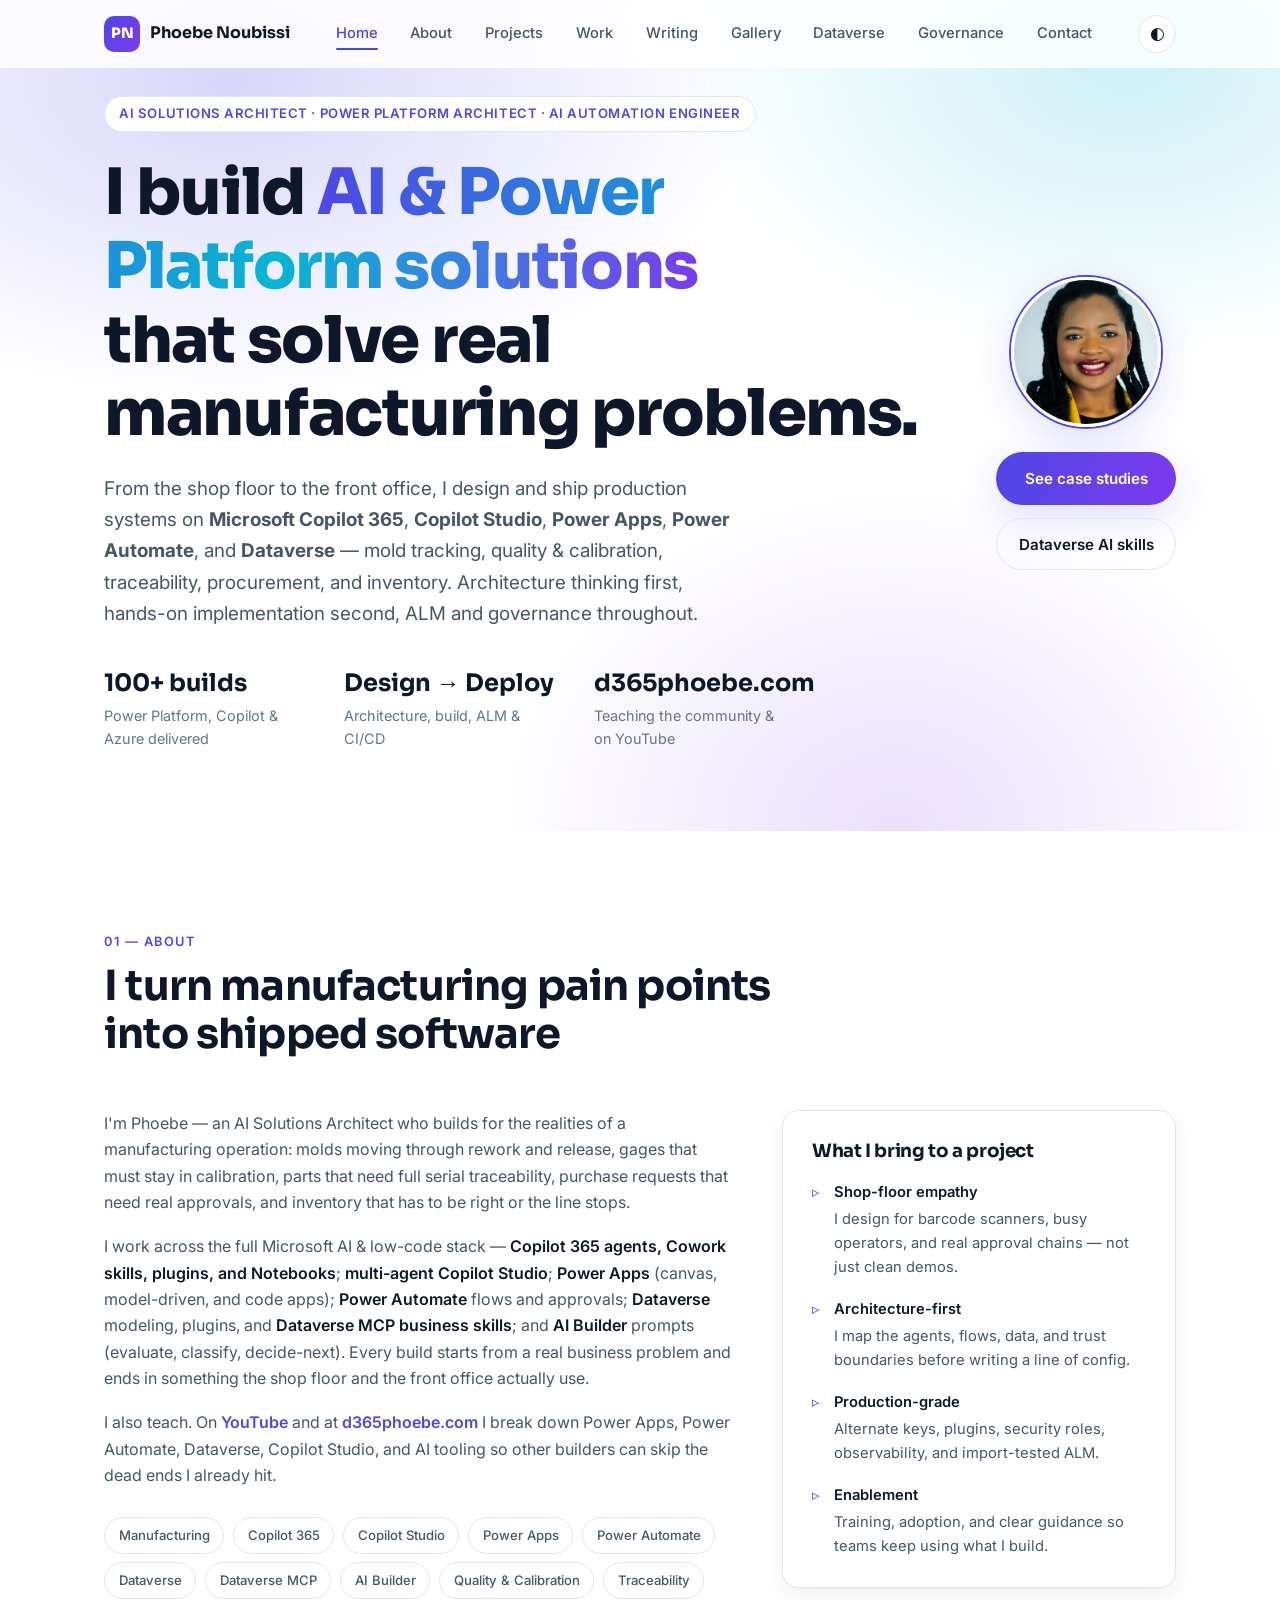
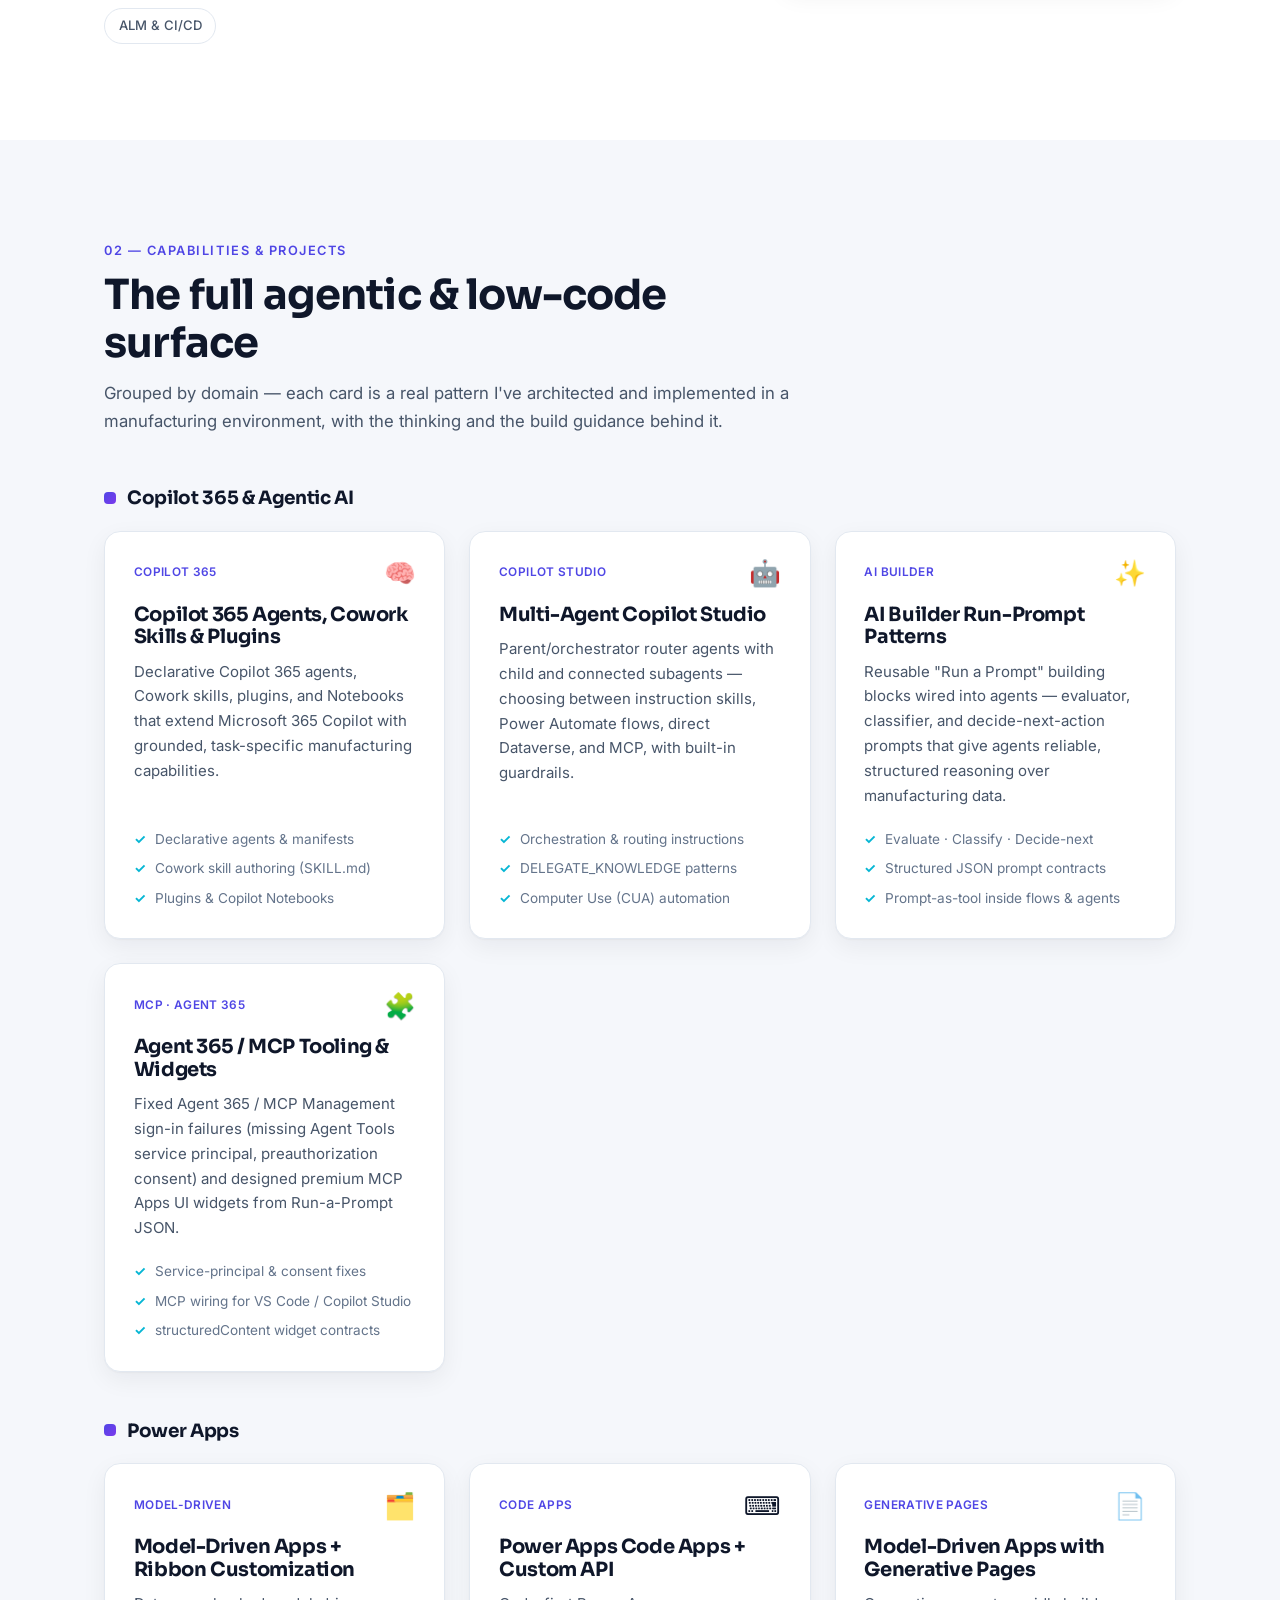
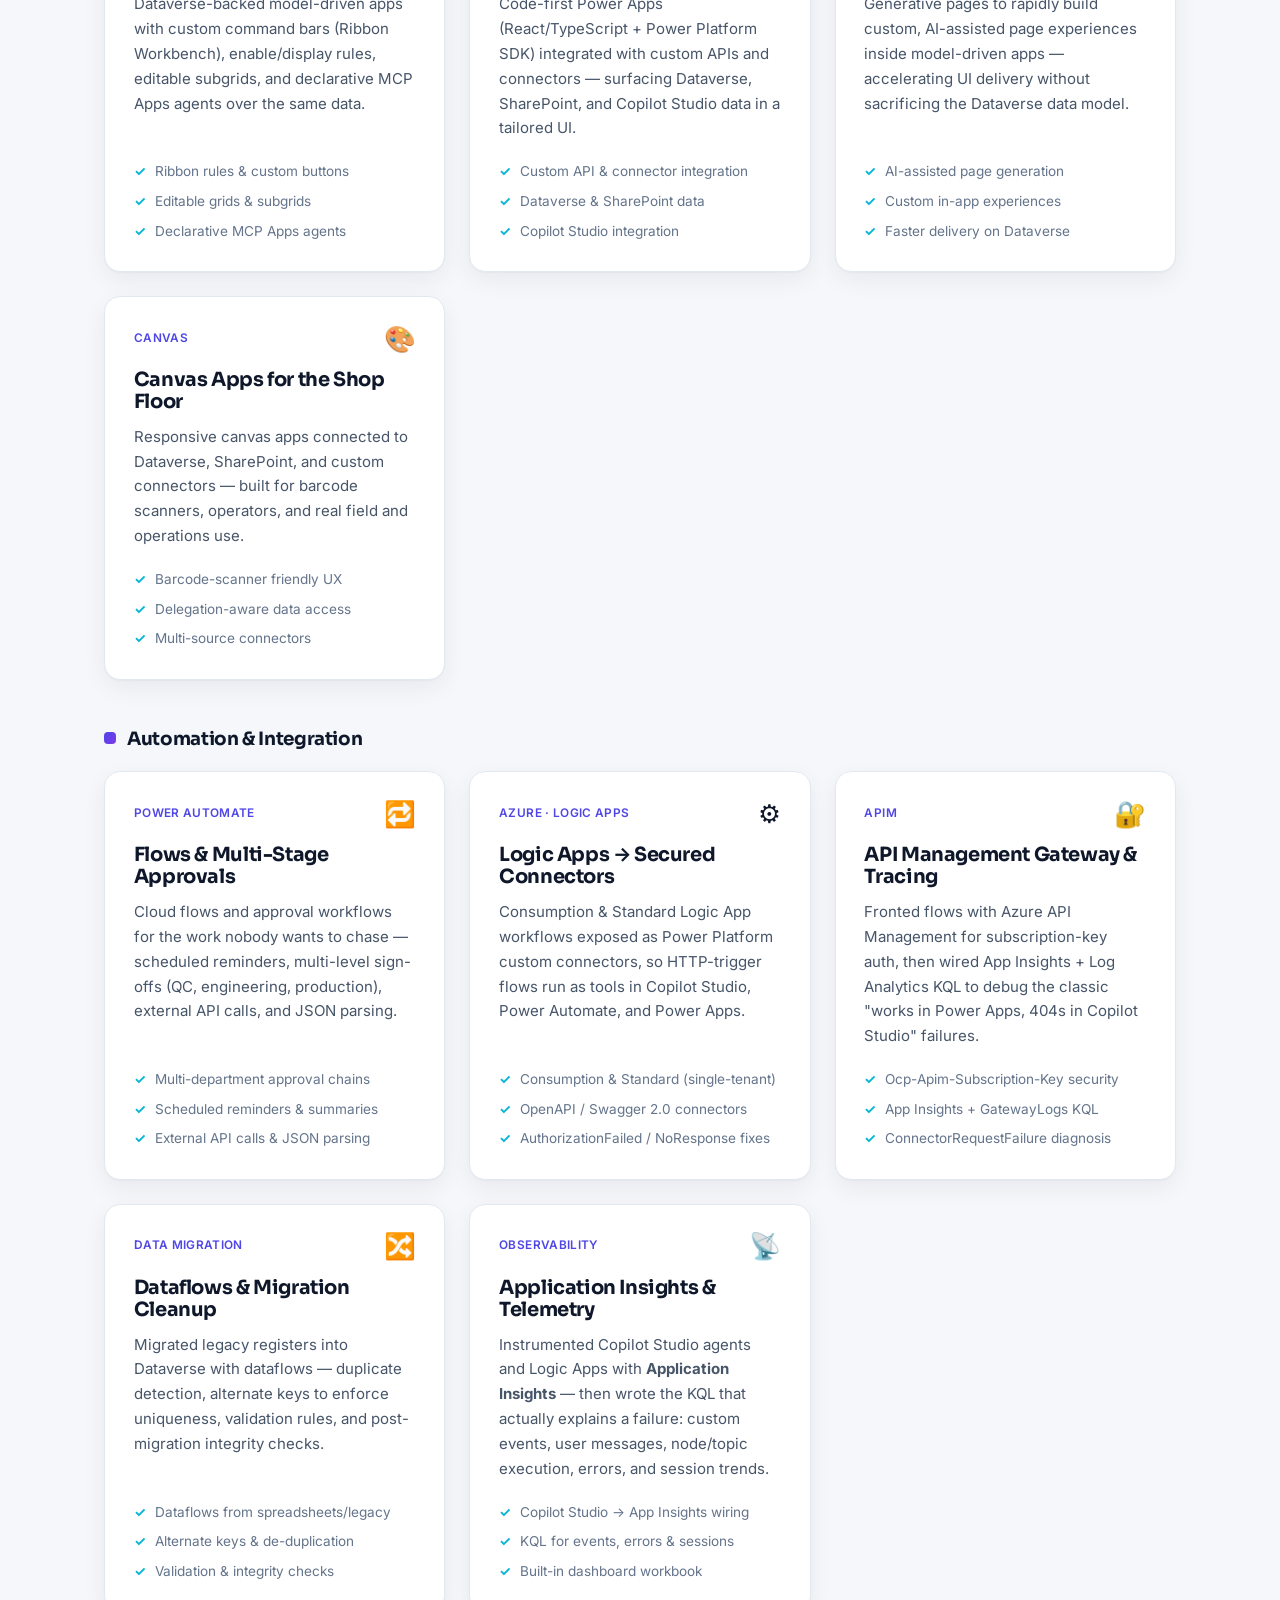
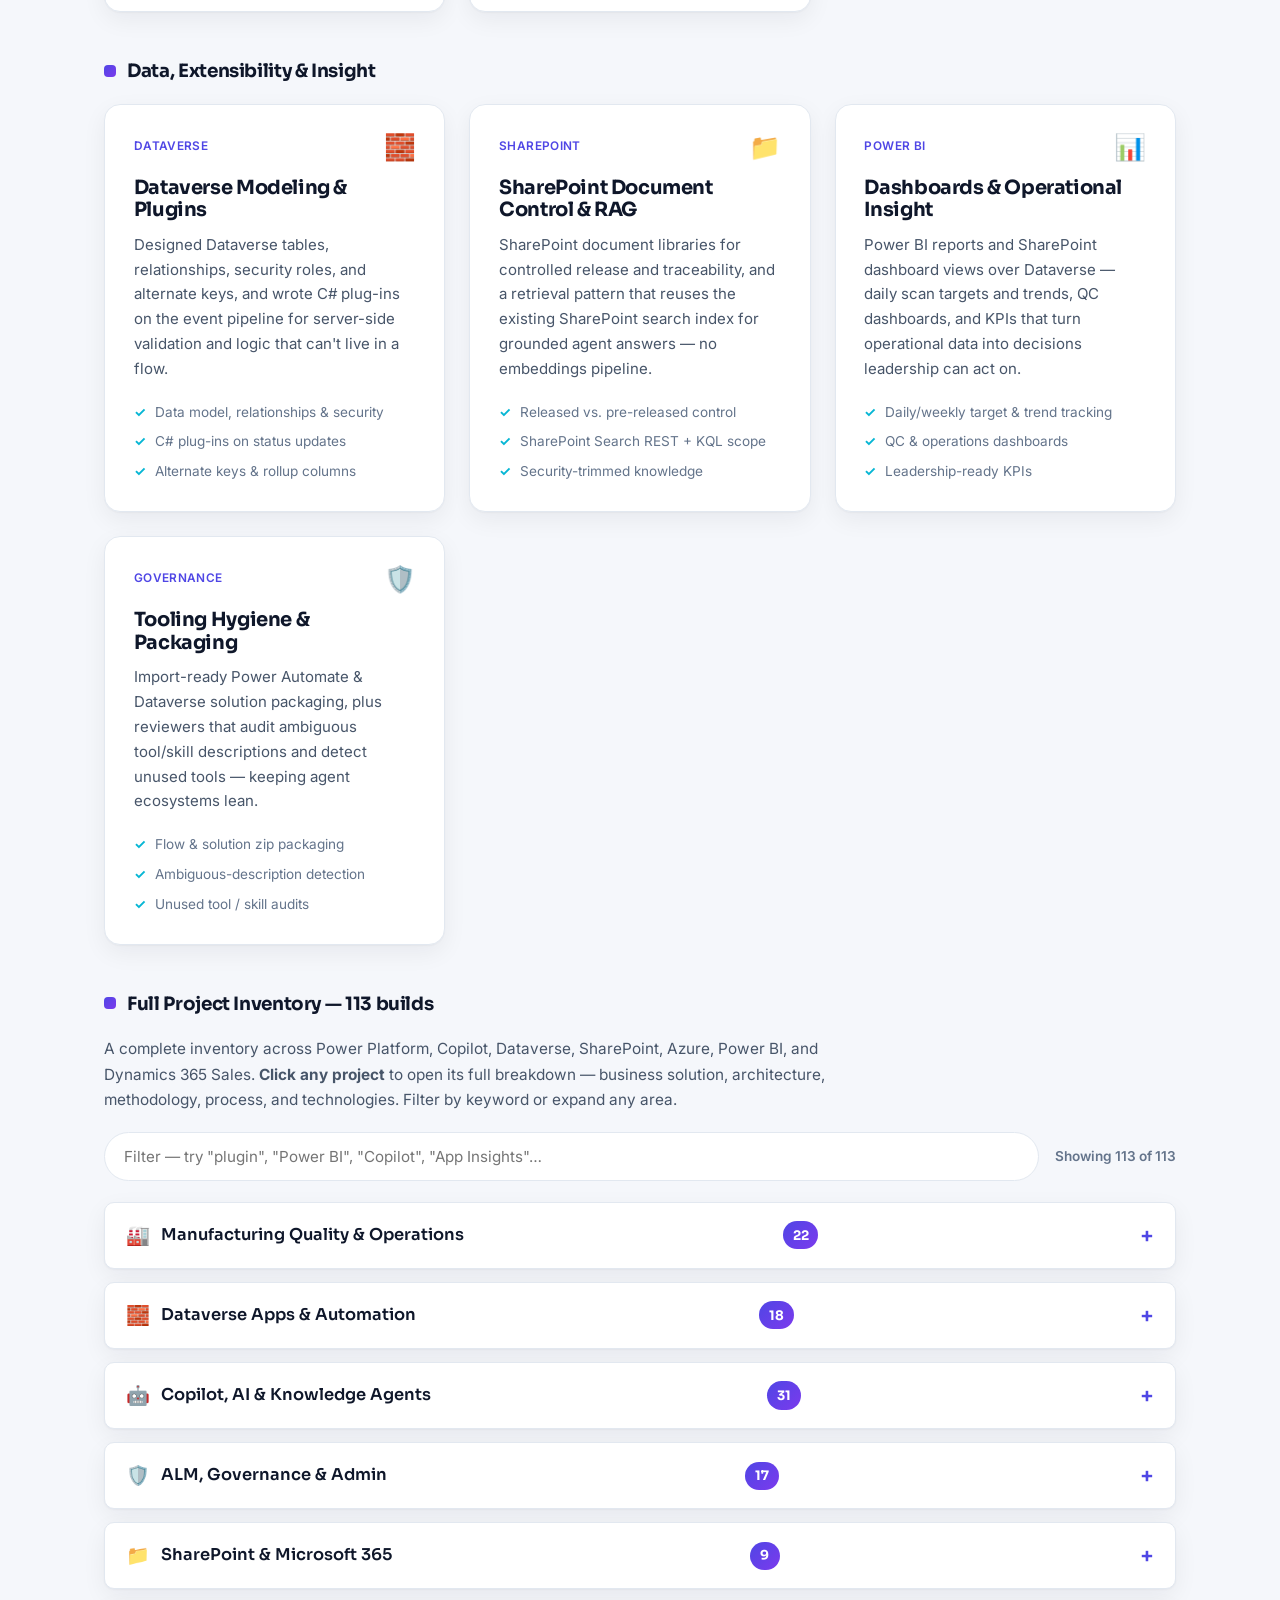
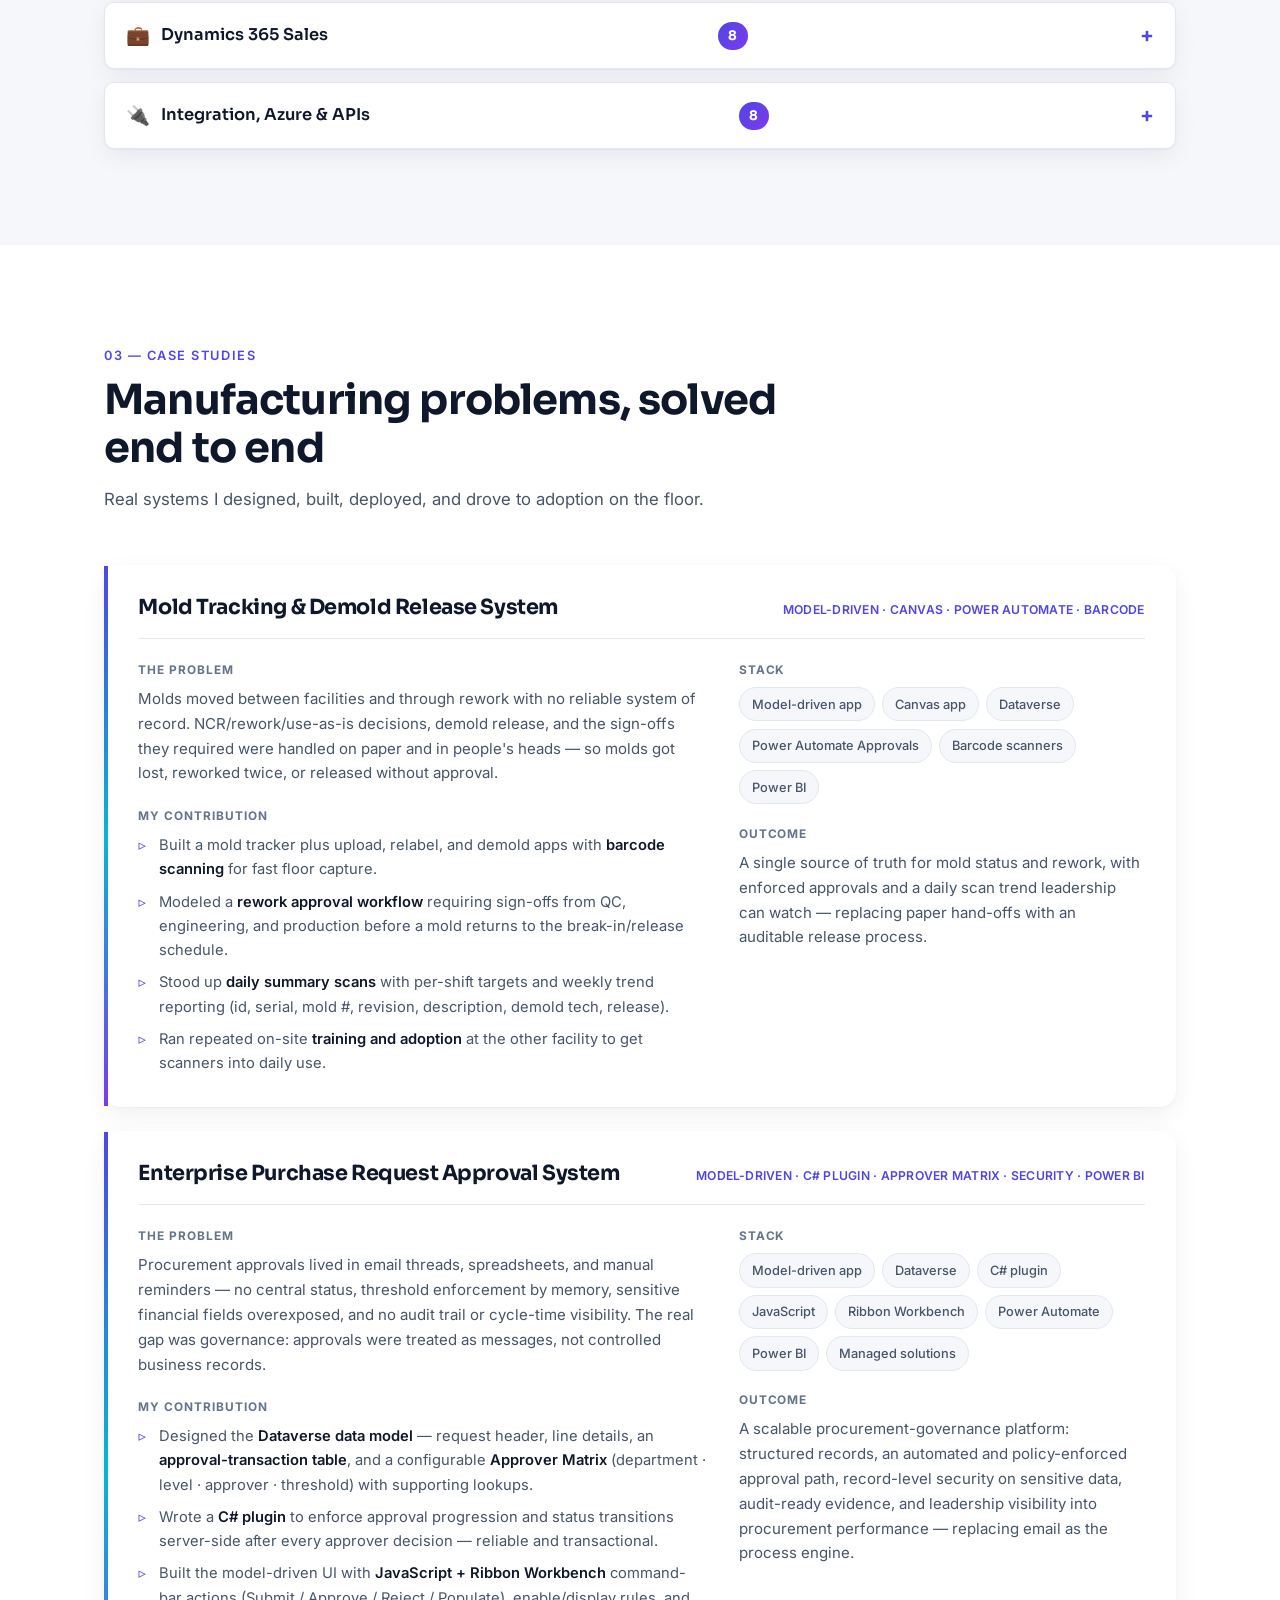
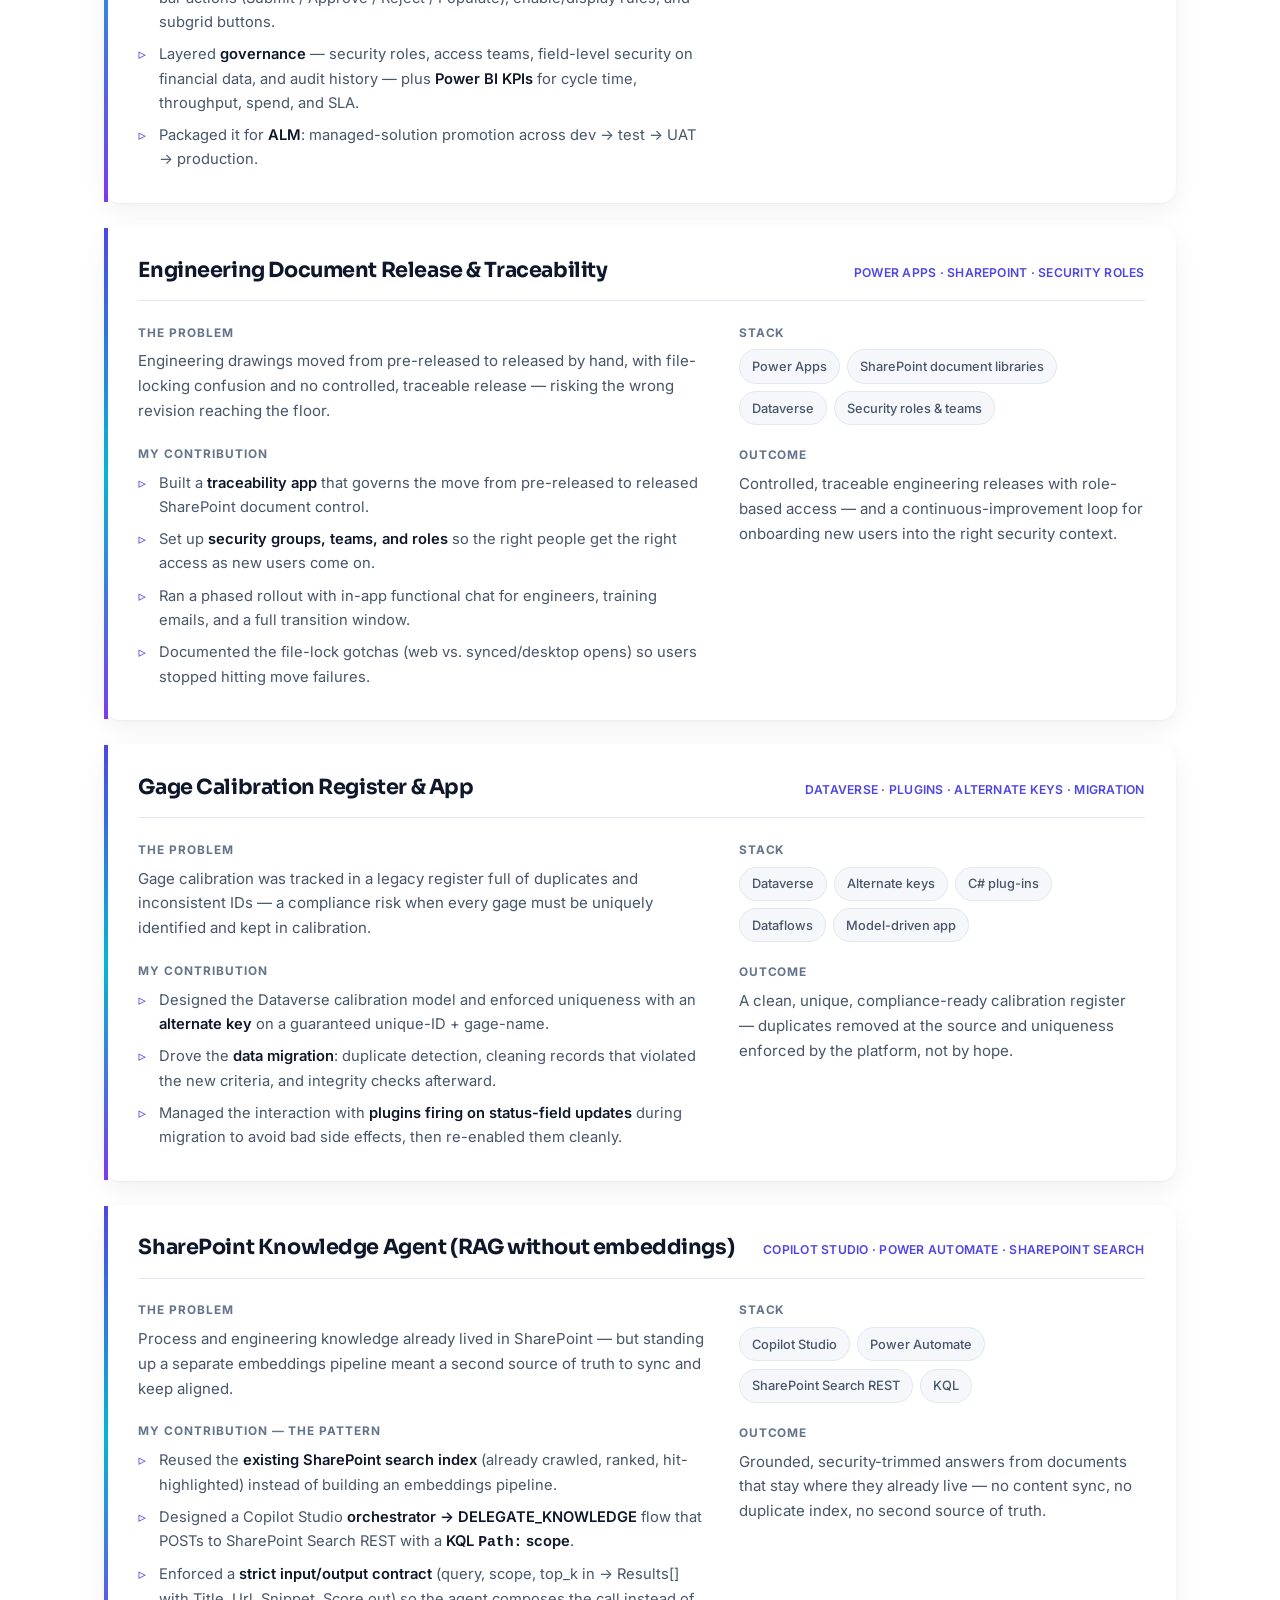
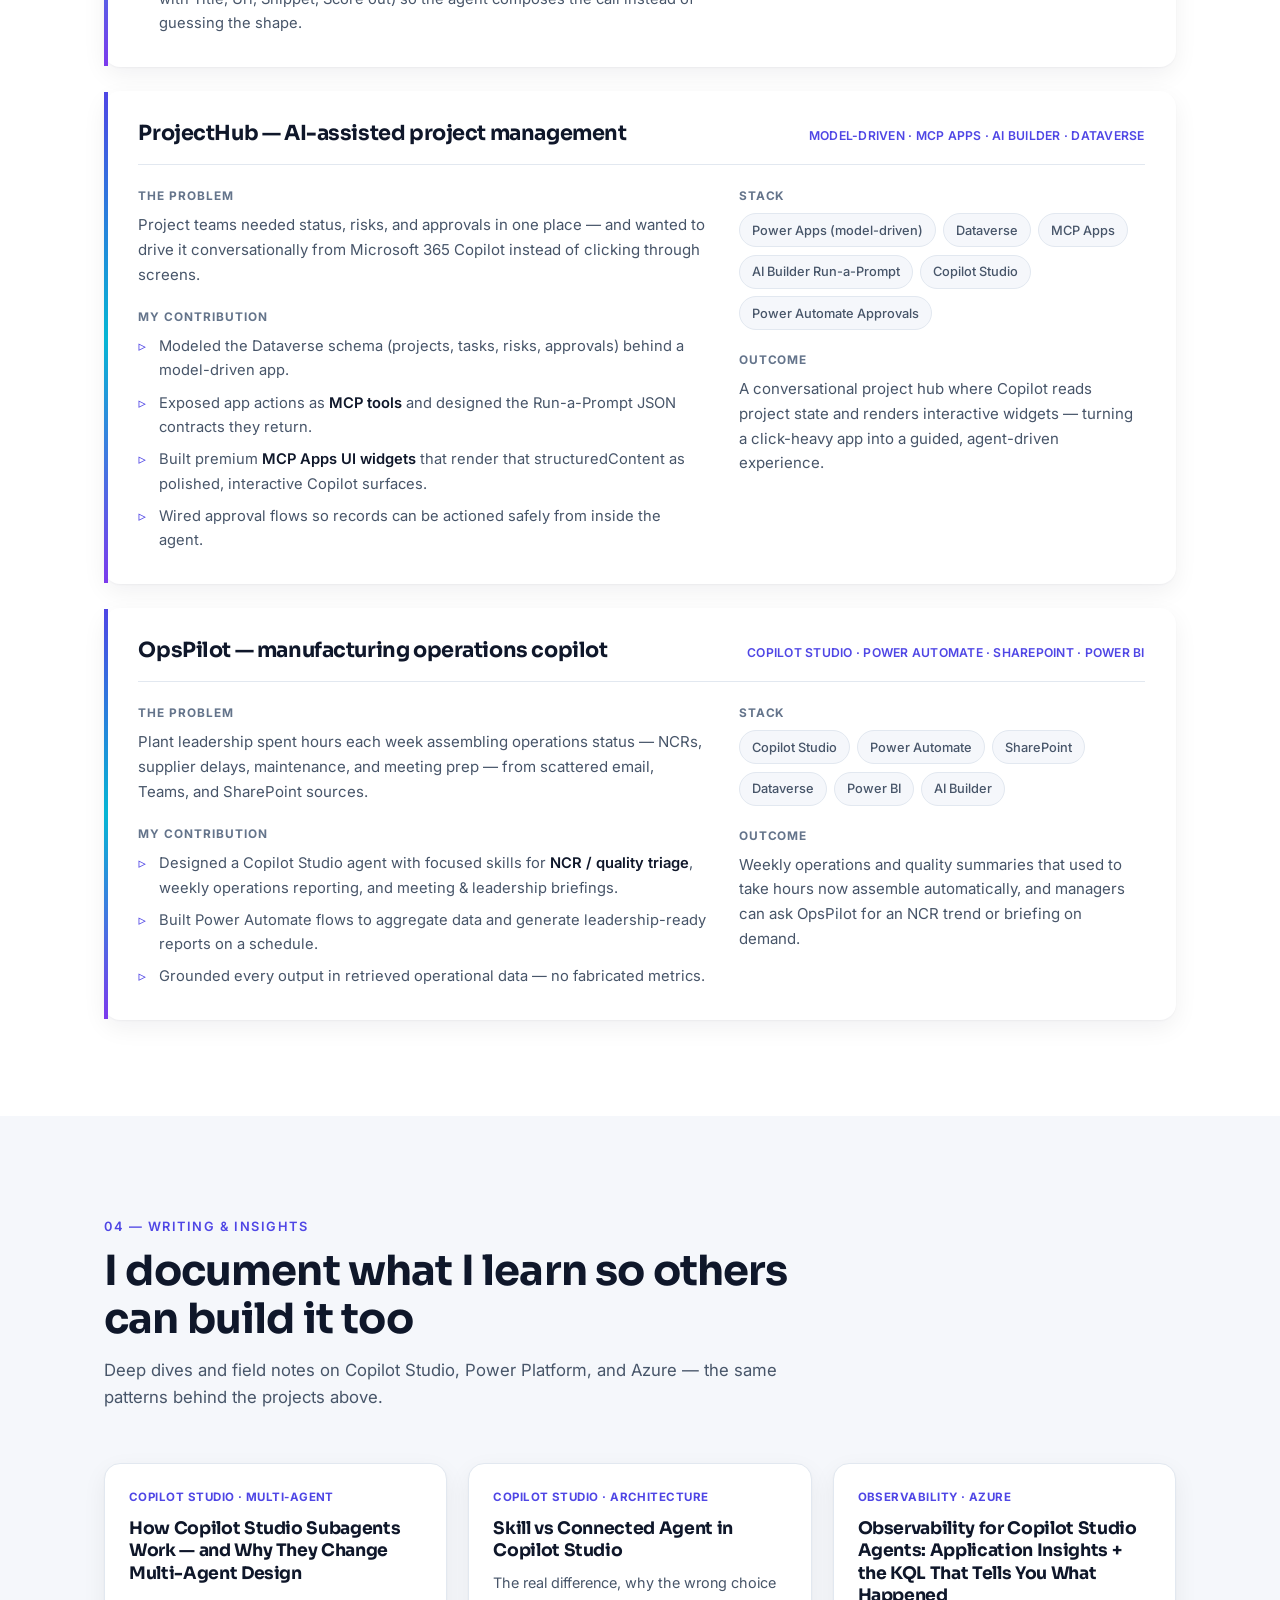
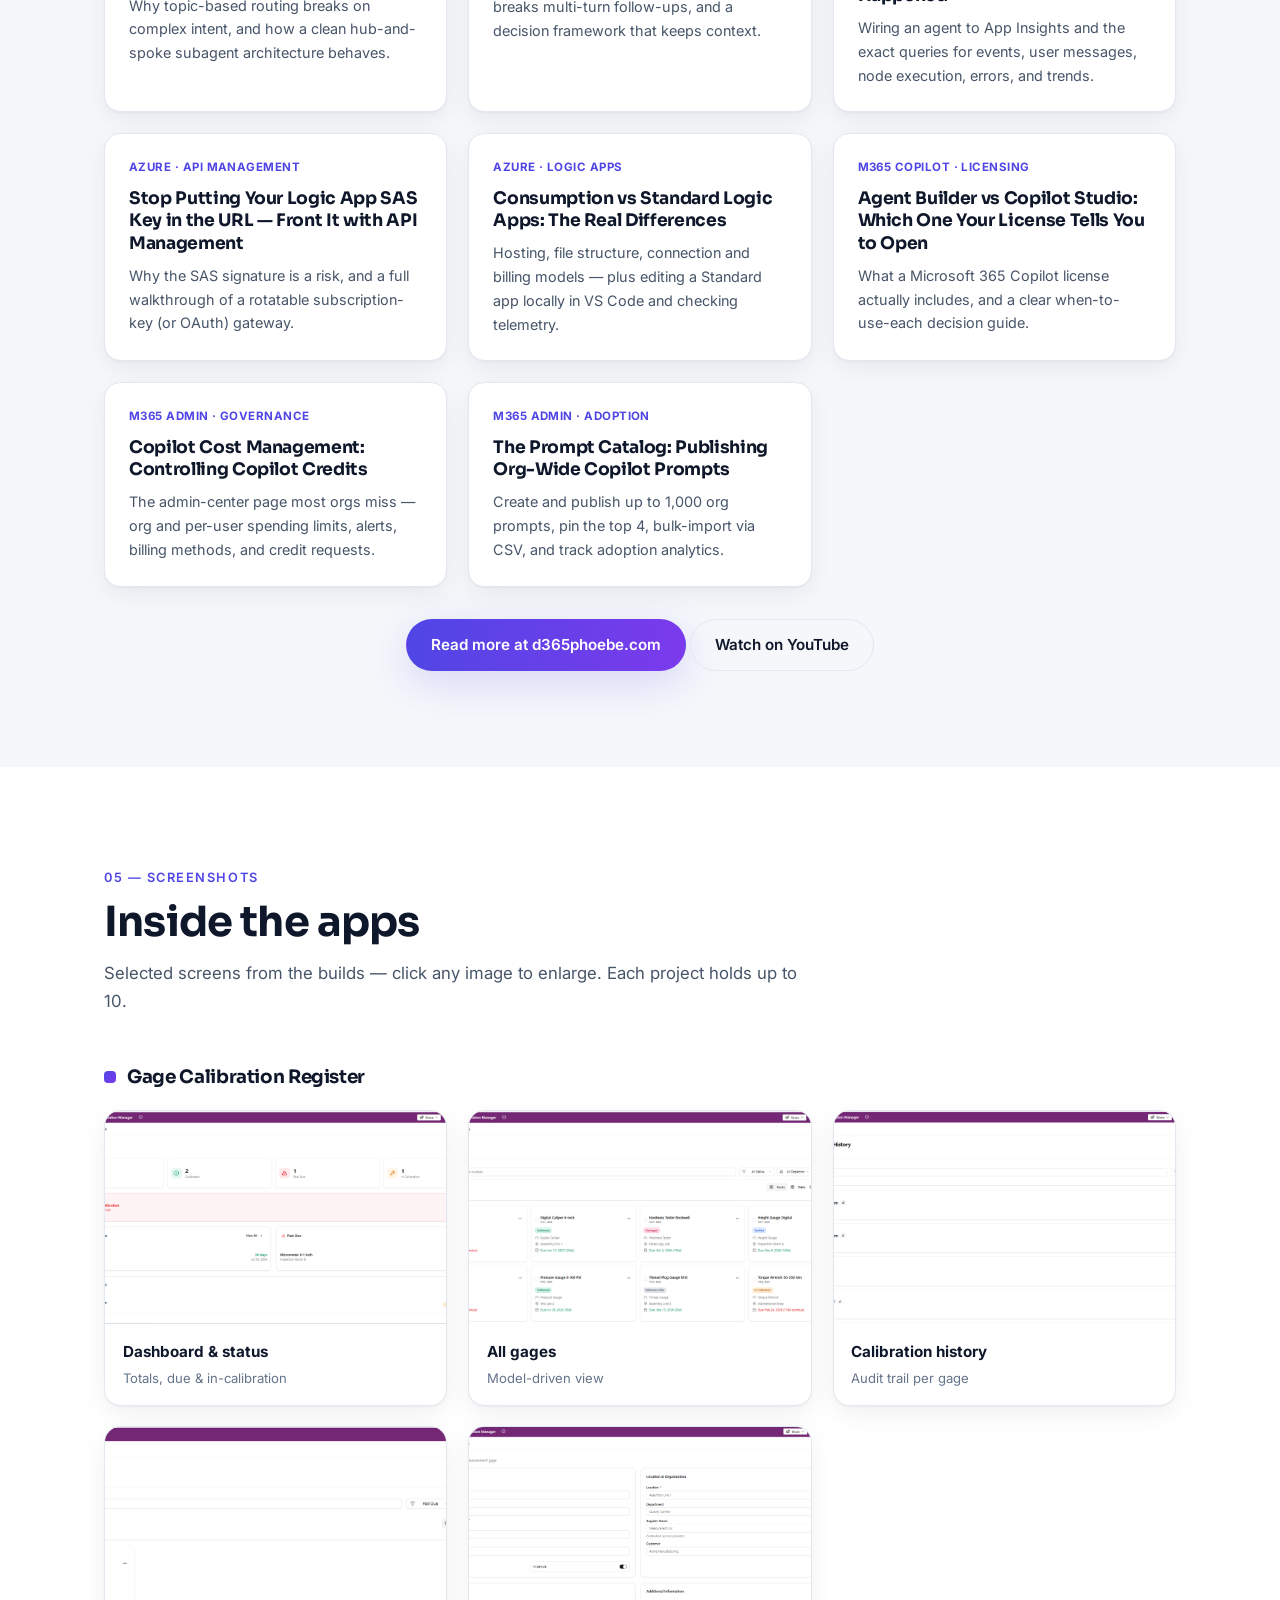
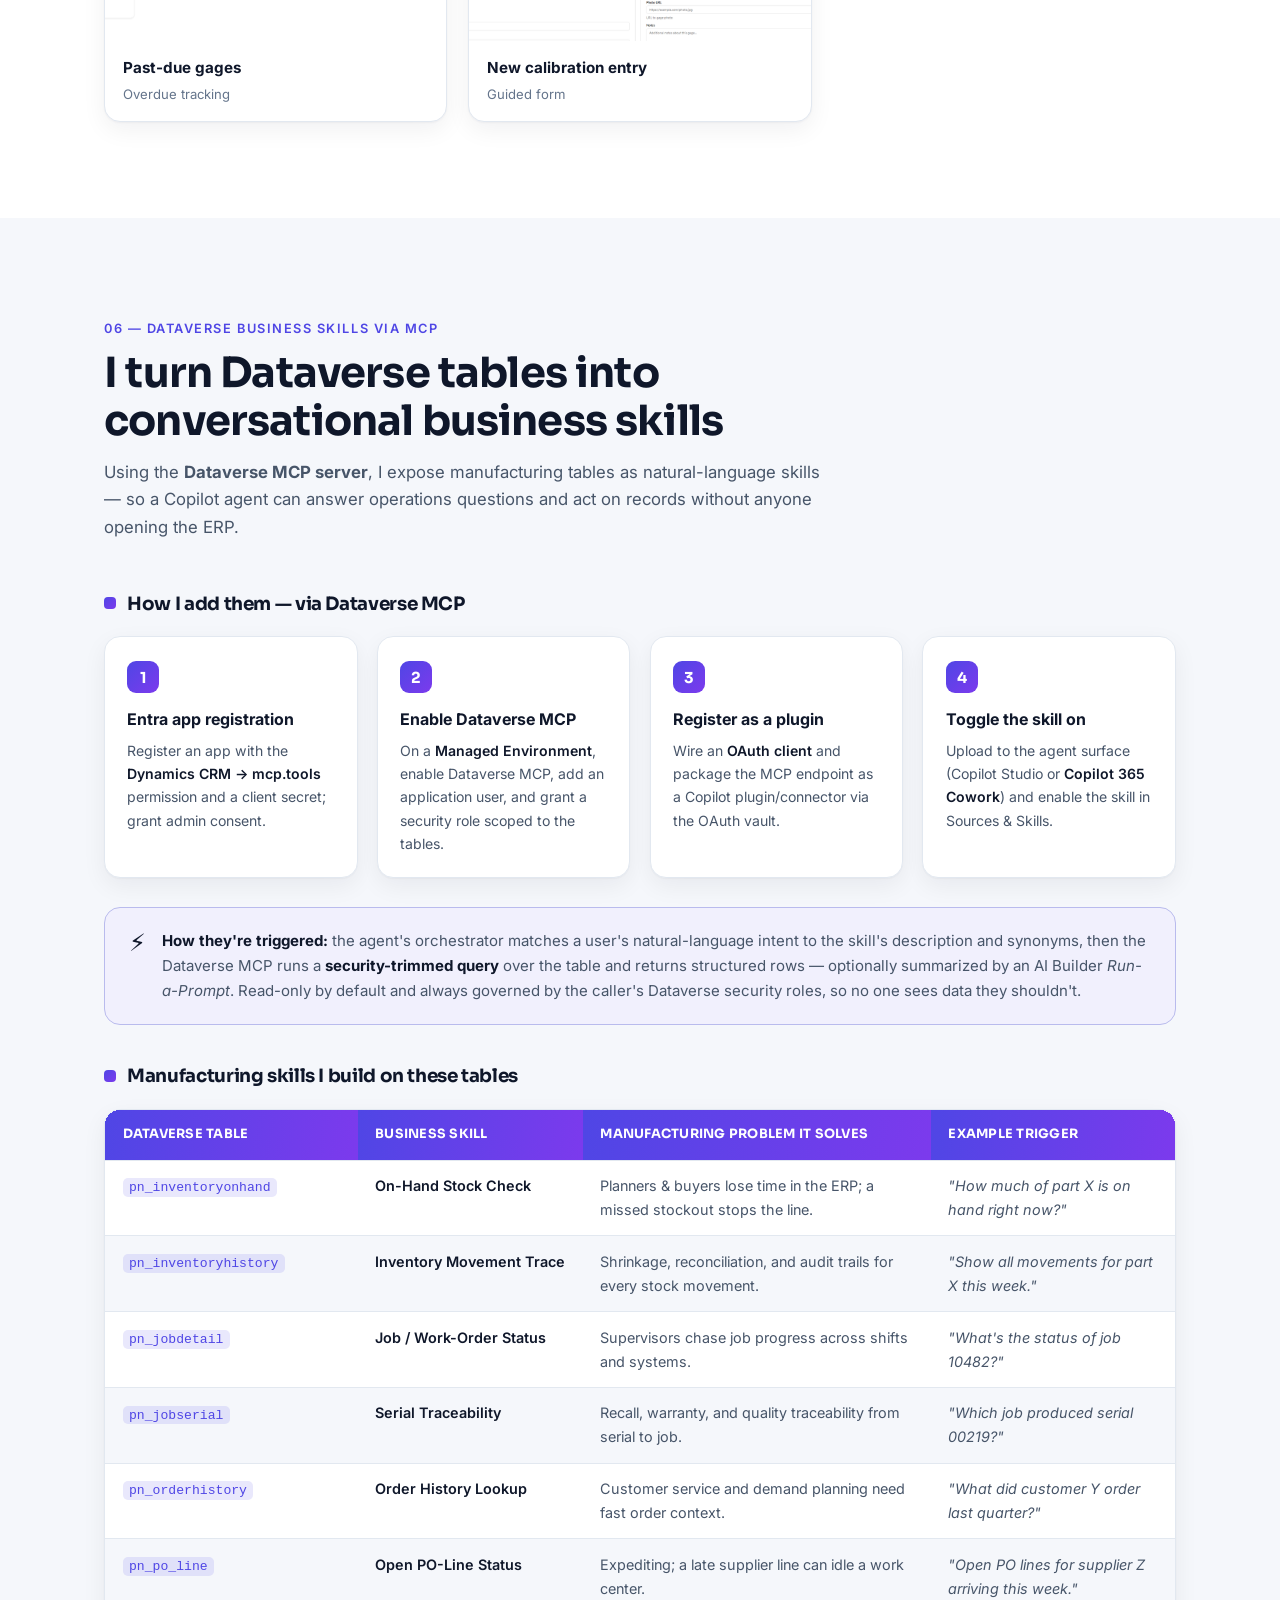
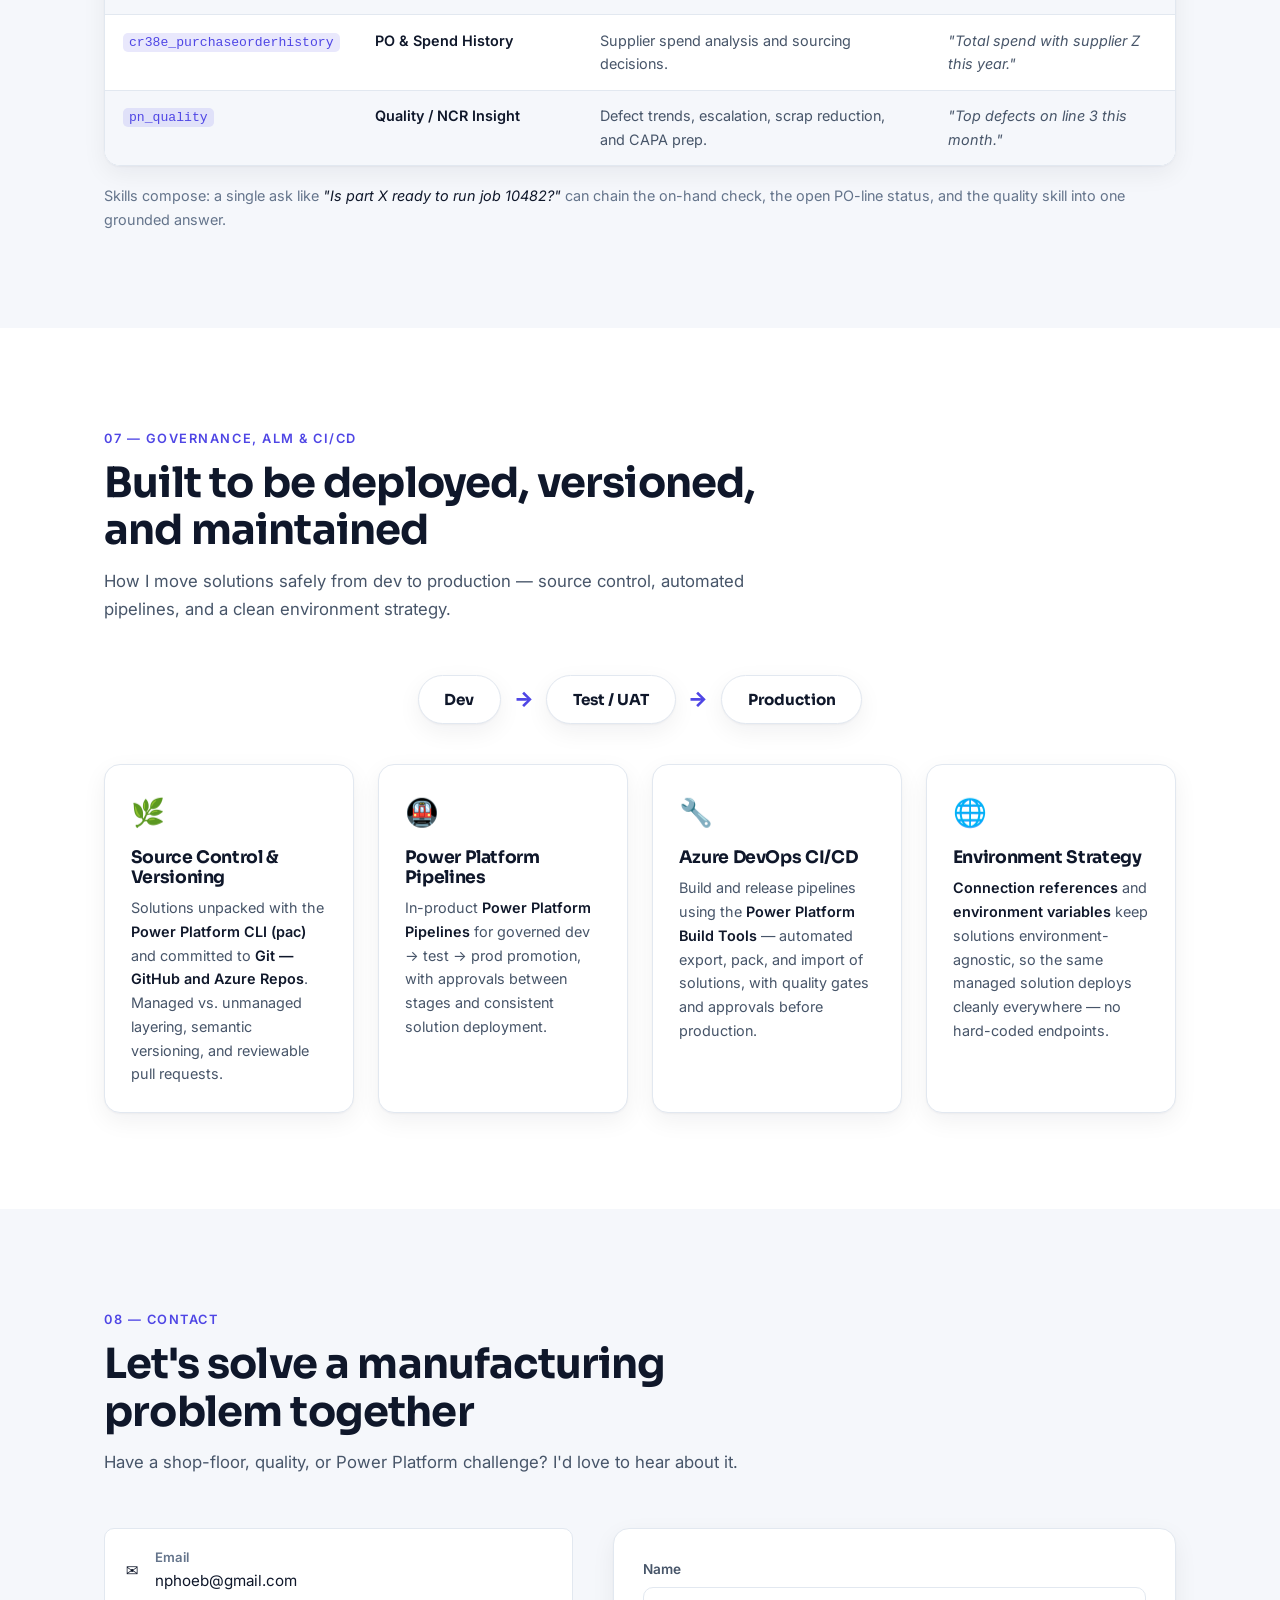
==== commit ae5f31c4: "removing the screenshots for some projects for now" ====
--- a/index.html
+++ b/index.html
@@ -772,7 +772,7 @@
           </div>
         </div>
 
-        <!-- Mold Tracking (placeholders — add up to 10) -->
+        <!-- Mold Tracking (placeholders — add up to 10) 
         <div class="proj-gallery">
           <h3 class="cluster__title"><span class="cluster__dot"></span>Mold Tracking &amp; Demold Release</h3>
           <div class="gallery">
@@ -799,8 +799,8 @@
             </figure>
           </div>
         </div>
-
-        <!-- Purchase Request Approval (placeholders) -->
+-->
+        <!-- Purchase Request Approval (placeholders) 
         <div class="proj-gallery">
           <h3 class="cluster__title"><span class="cluster__dot"></span>Purchase Request Approval</h3>
           <div class="gallery">
@@ -826,7 +826,7 @@
               <figcaption><strong>Power BI KPIs</strong><span>Add your screenshot</span></figcaption>
             </figure>
           </div>
-        </div>
+        </div>-->
       </div>
     </section>
 
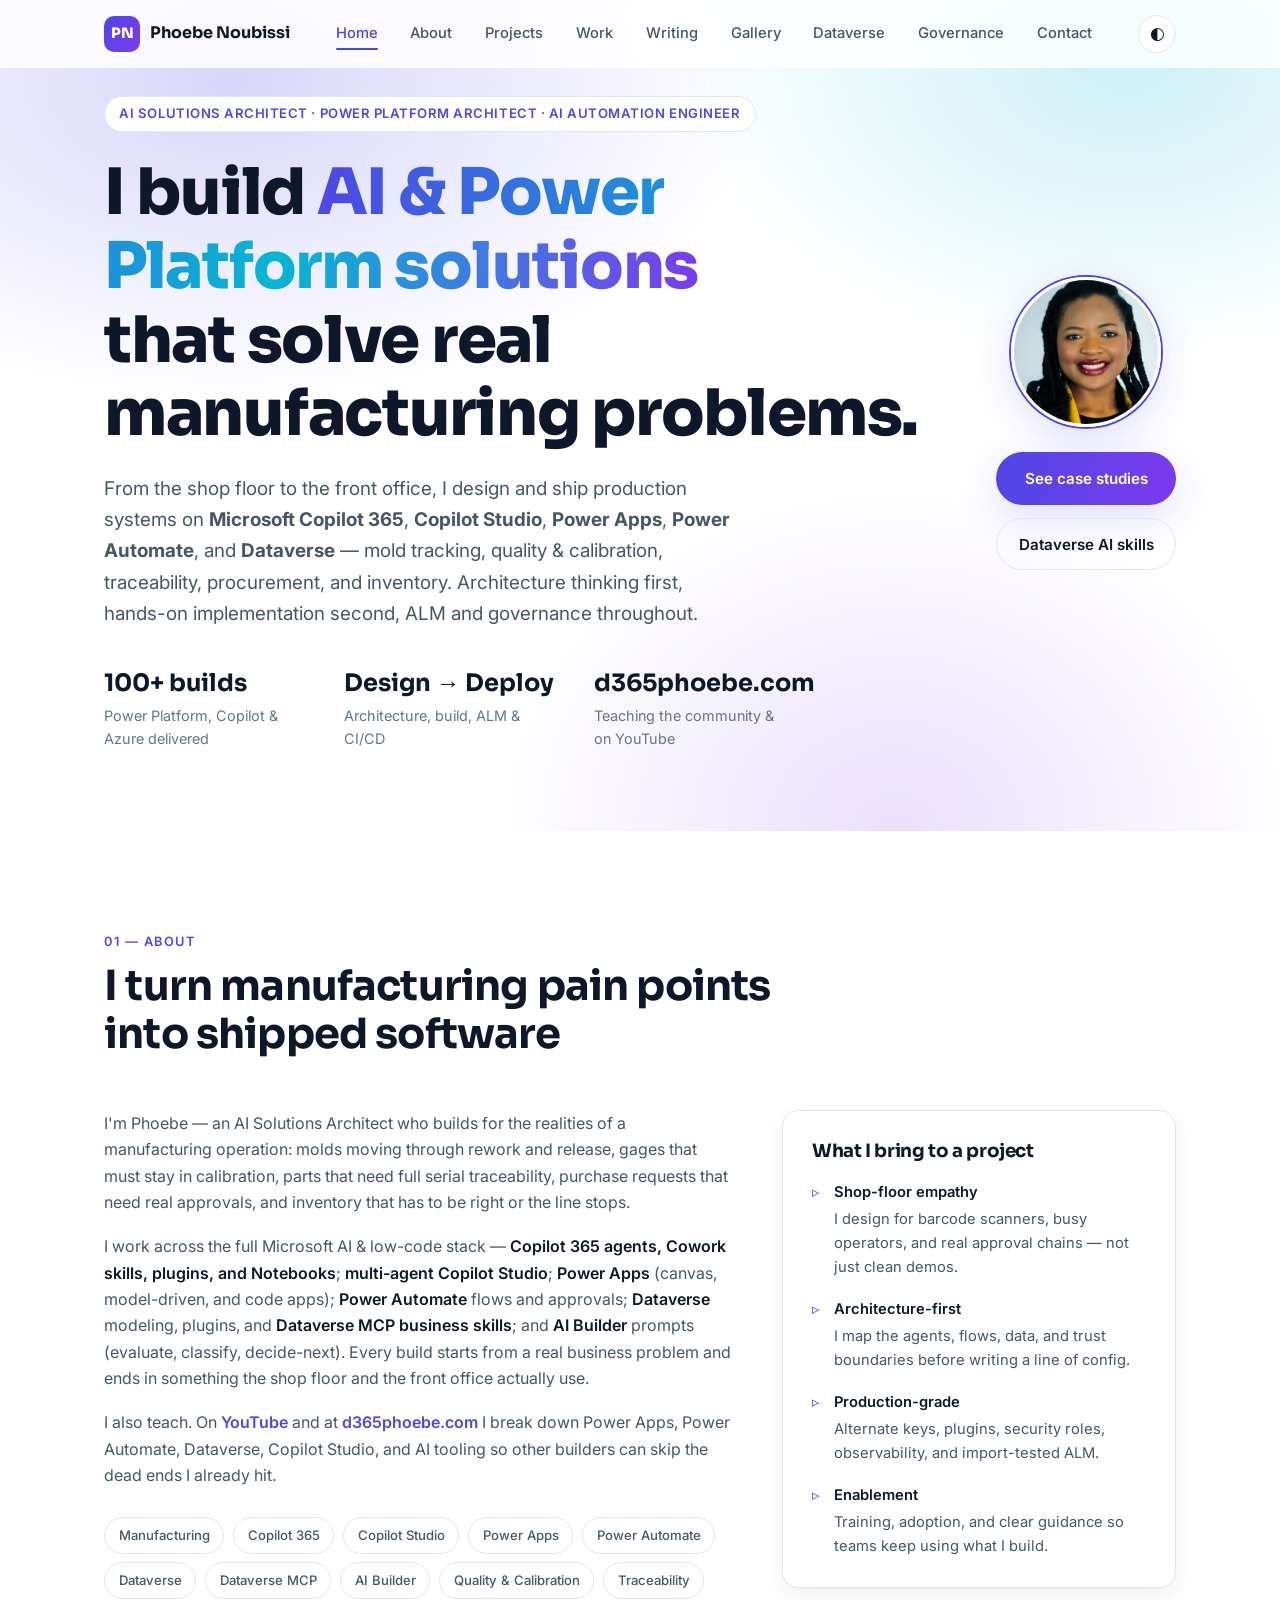
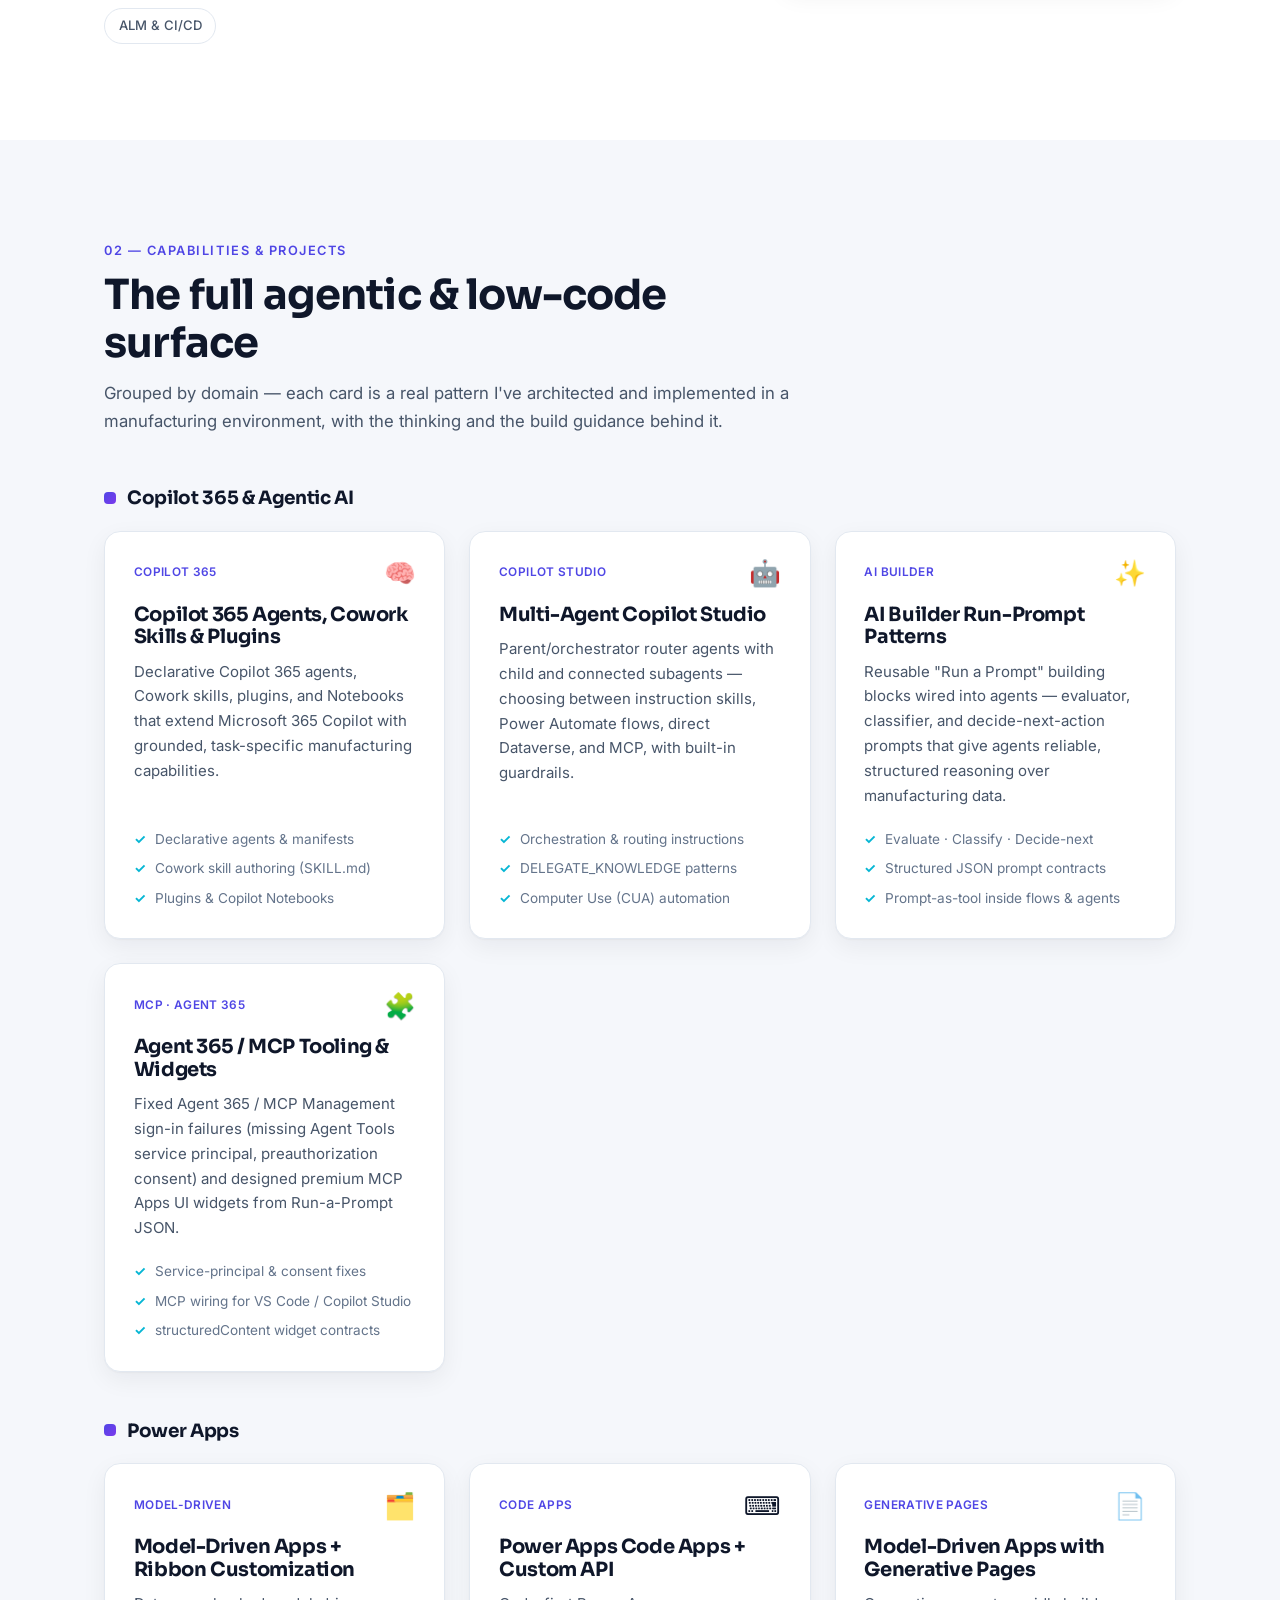
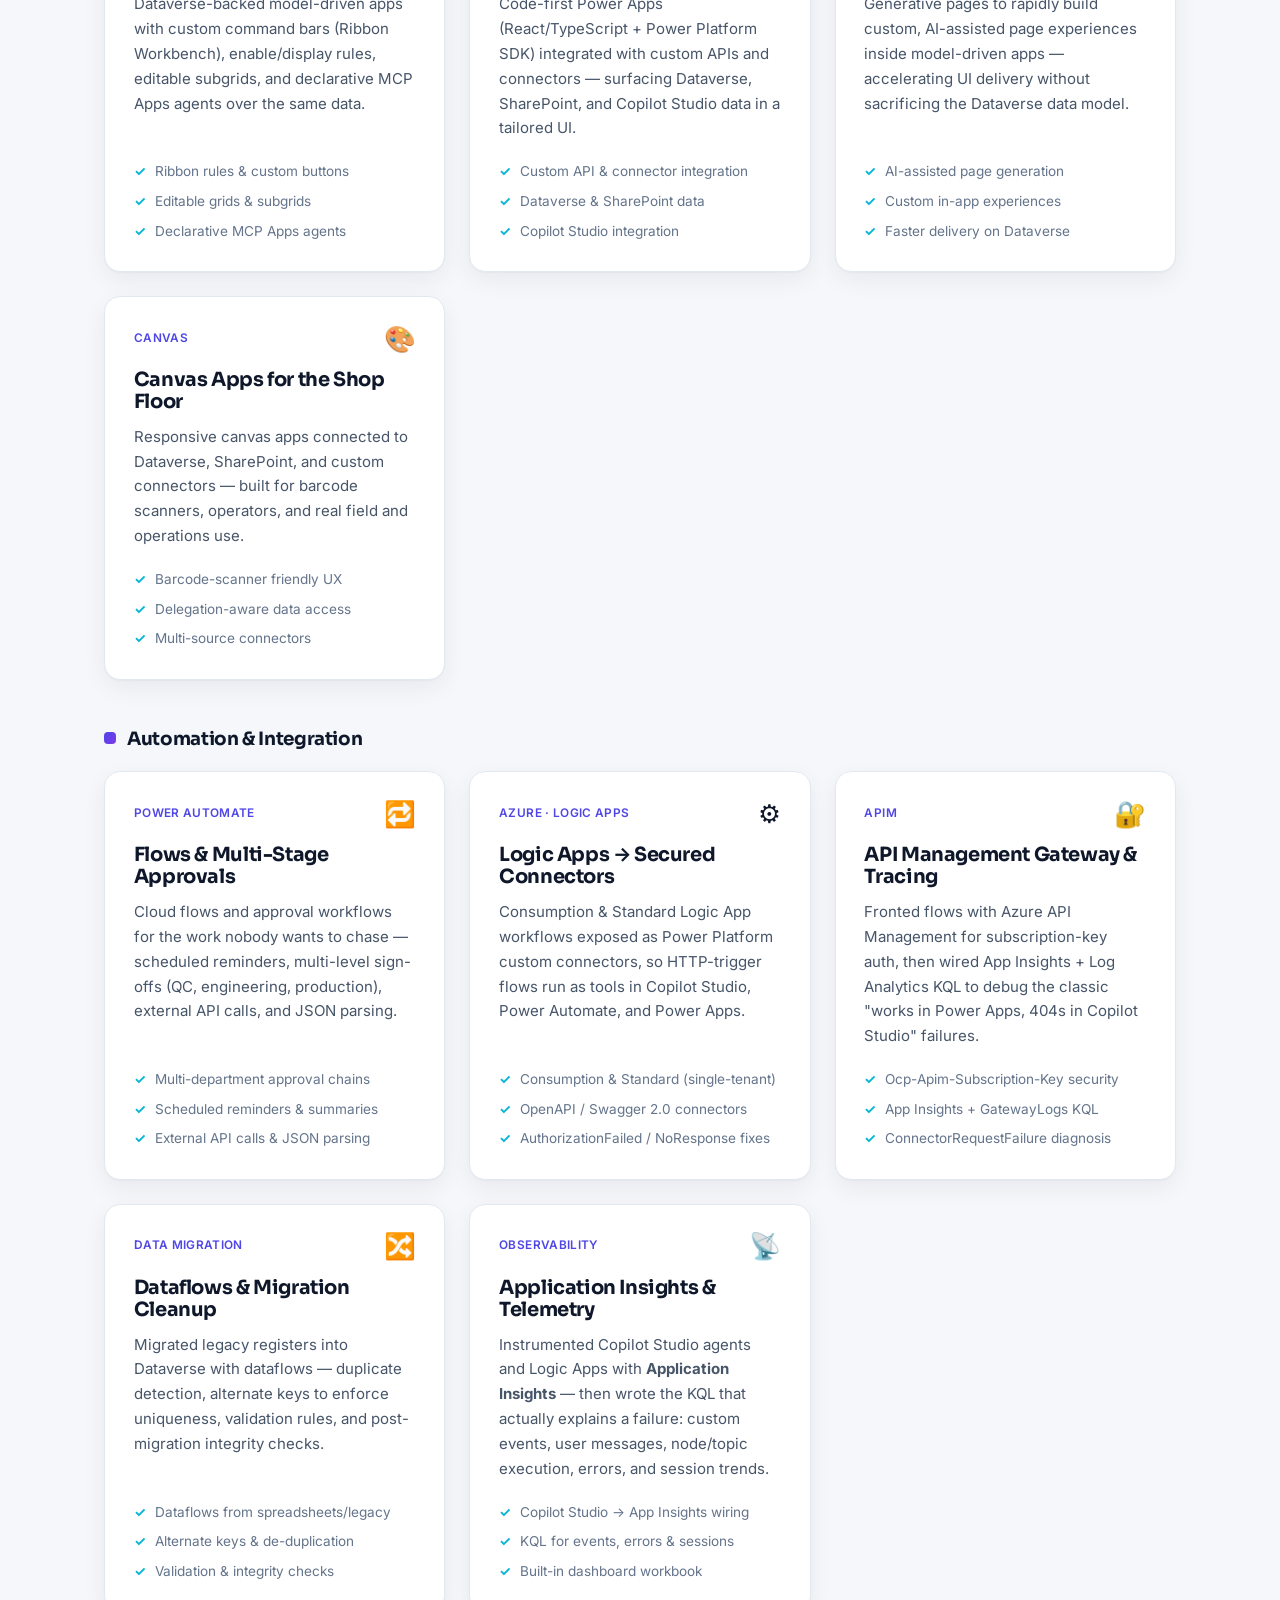
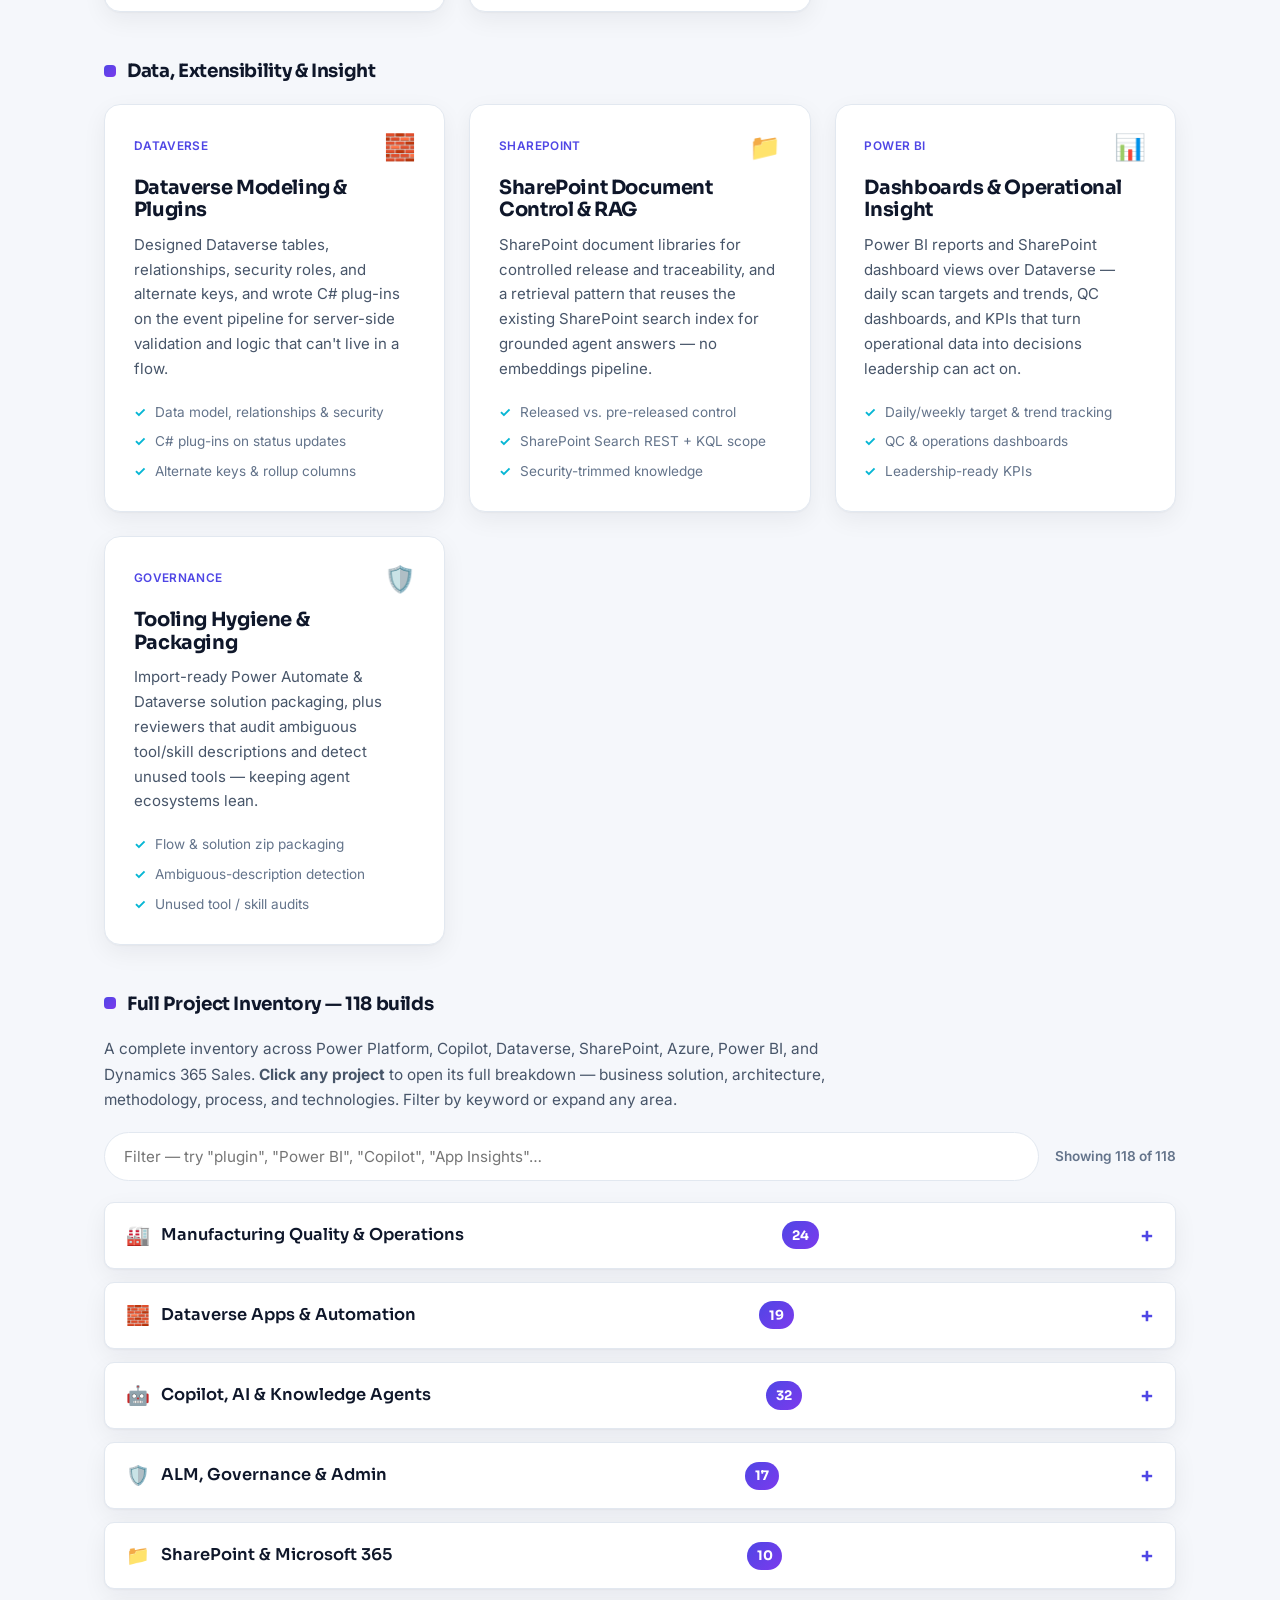
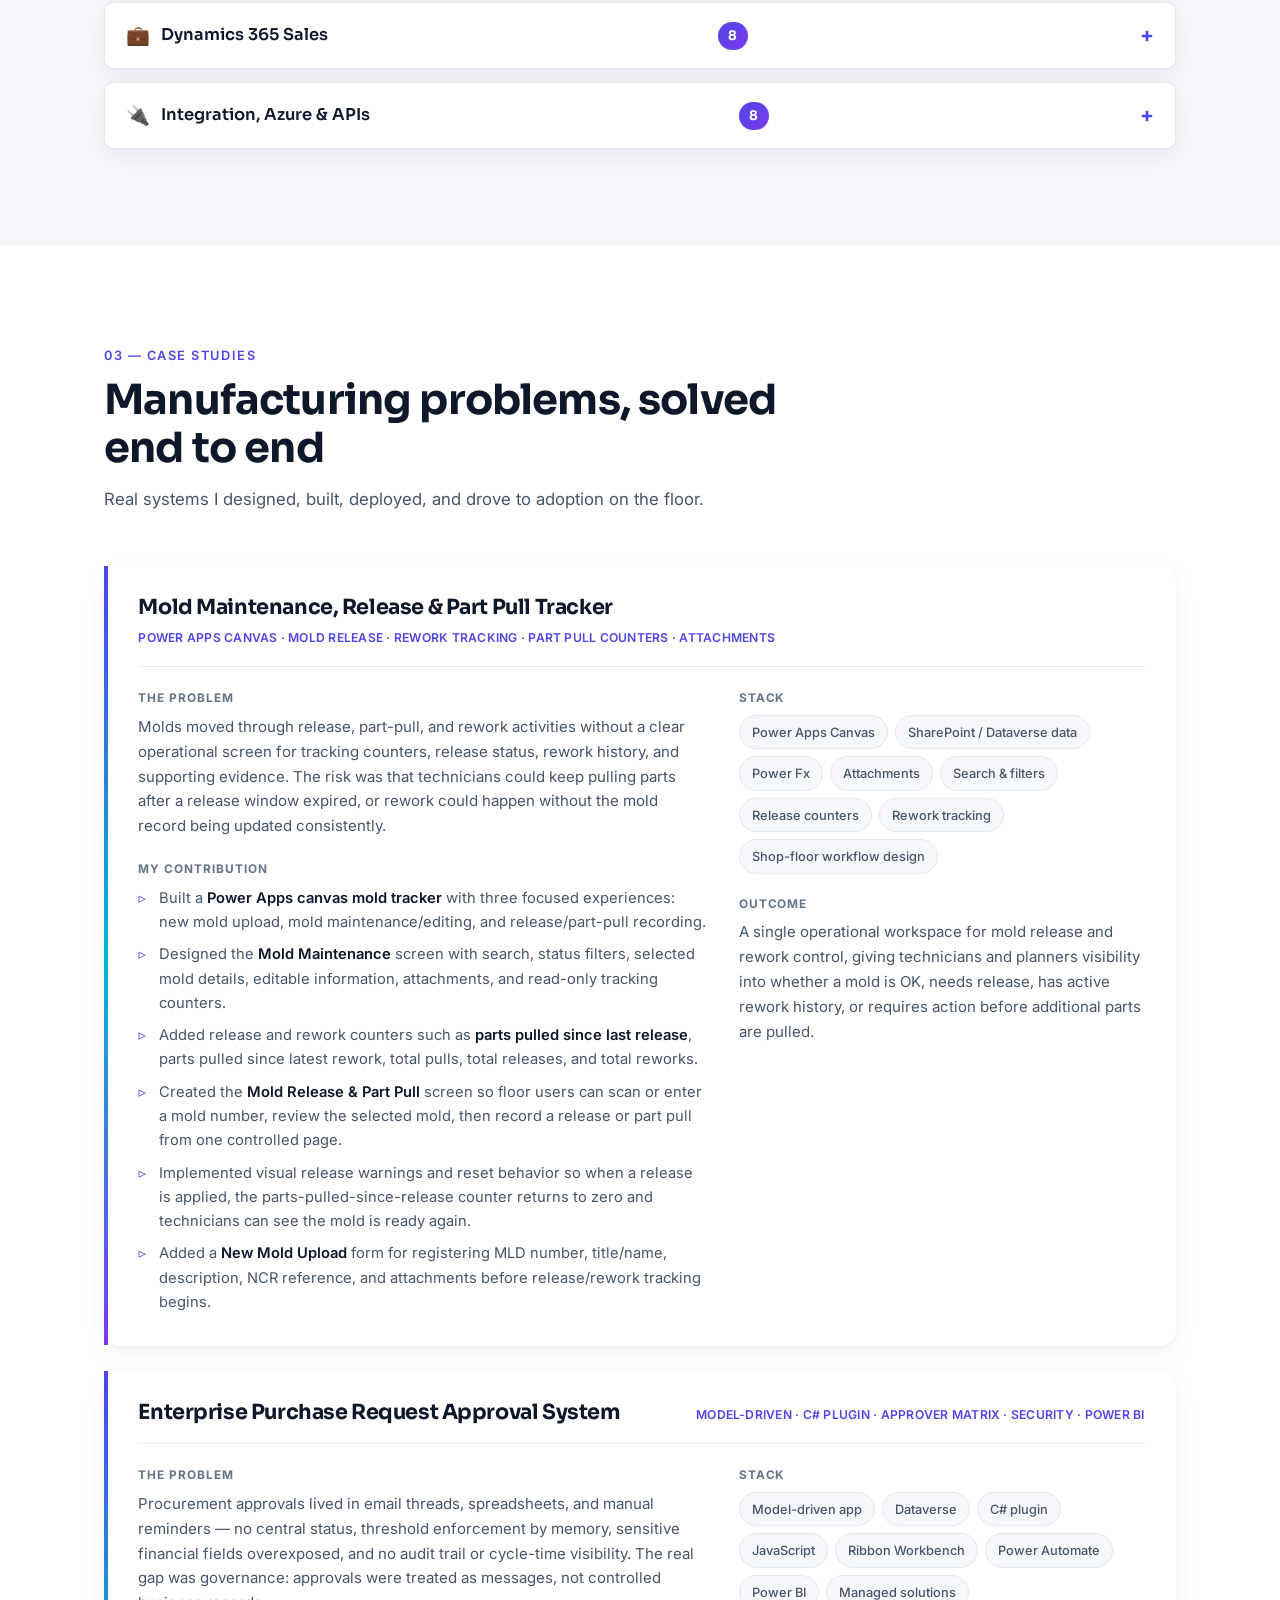
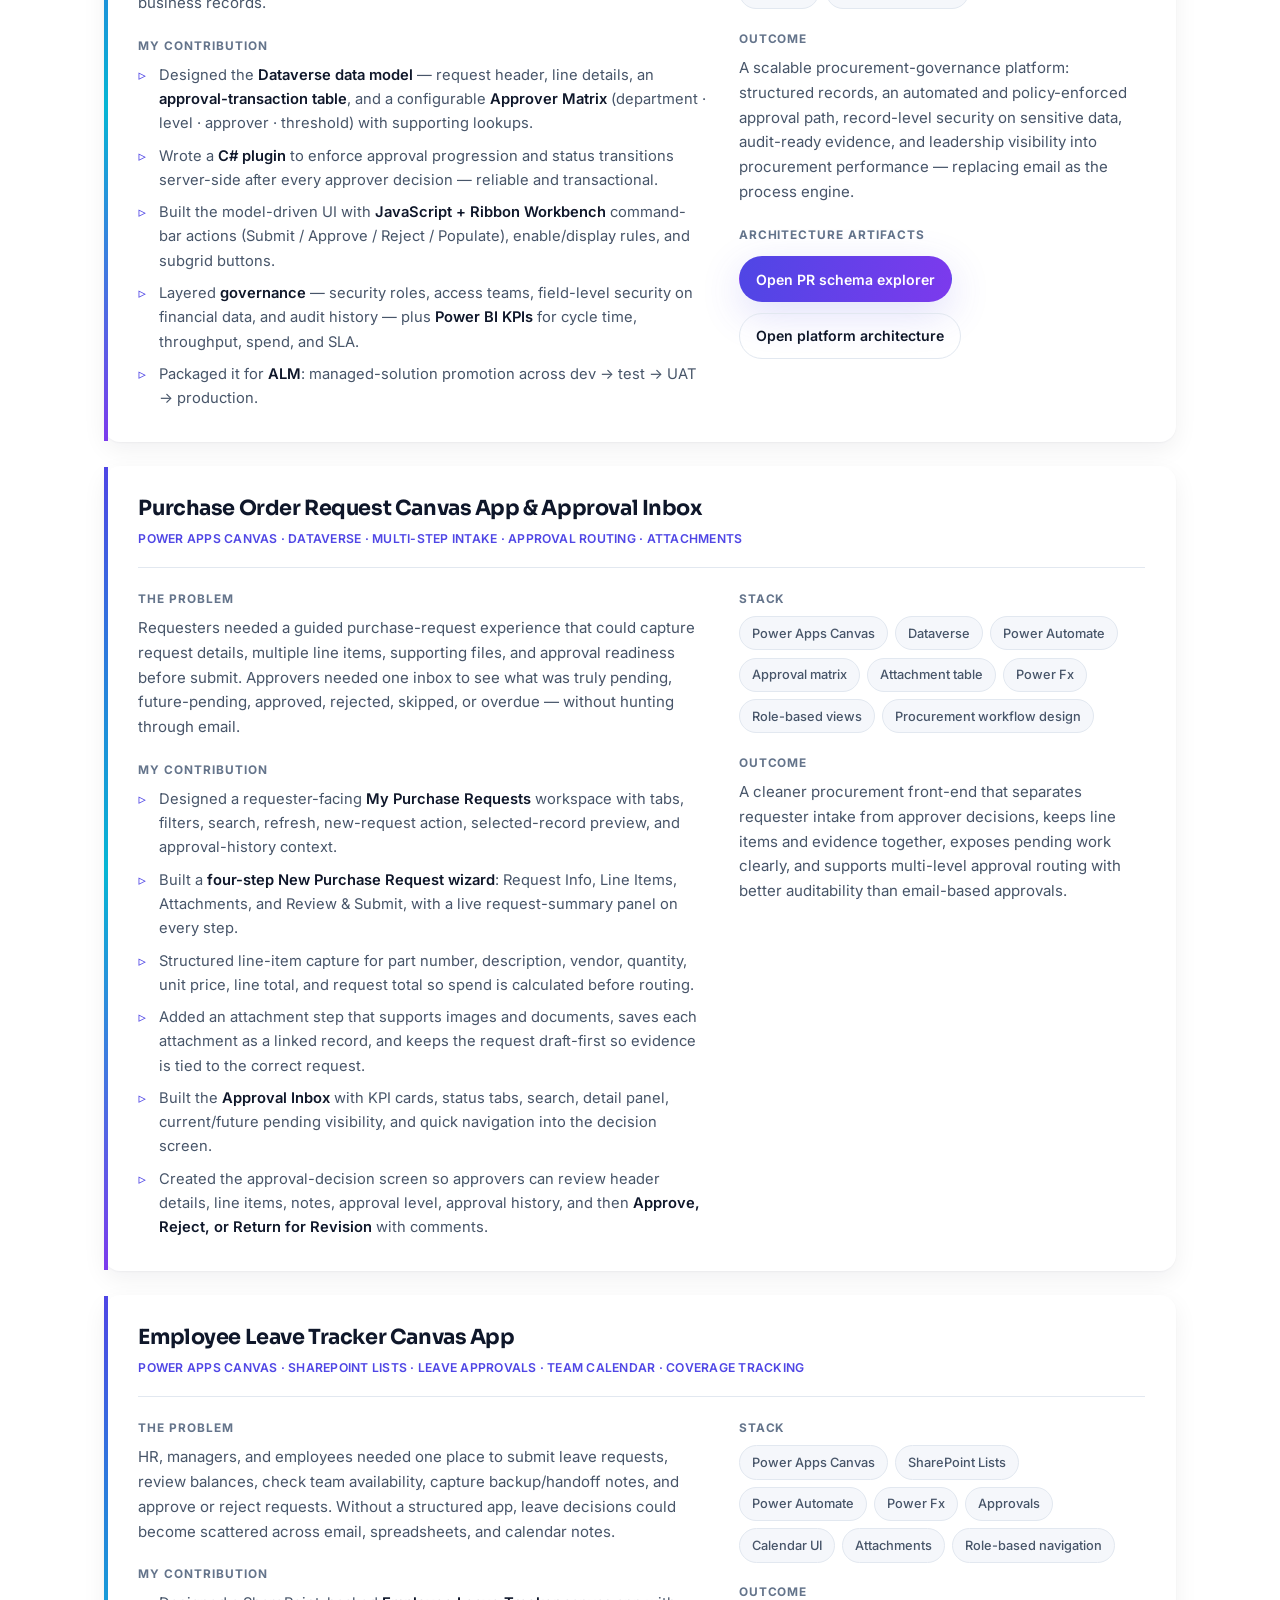
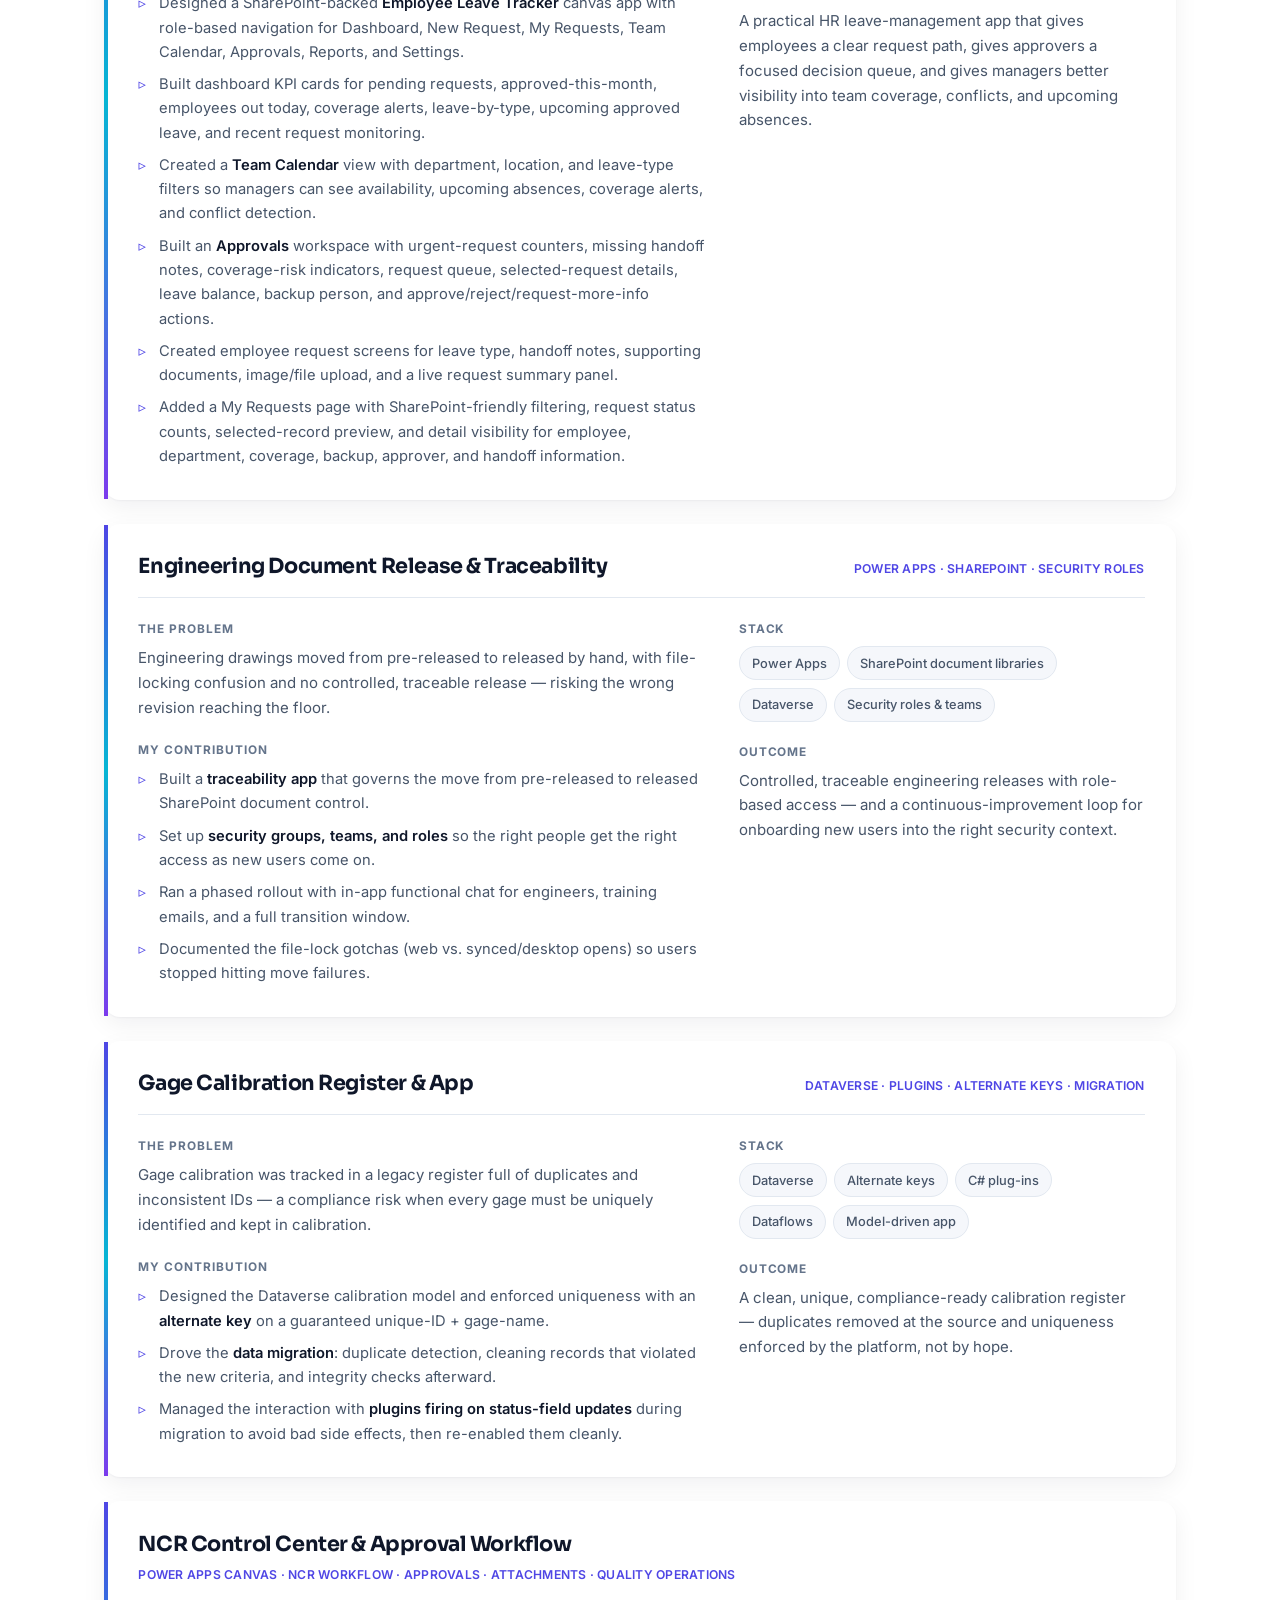
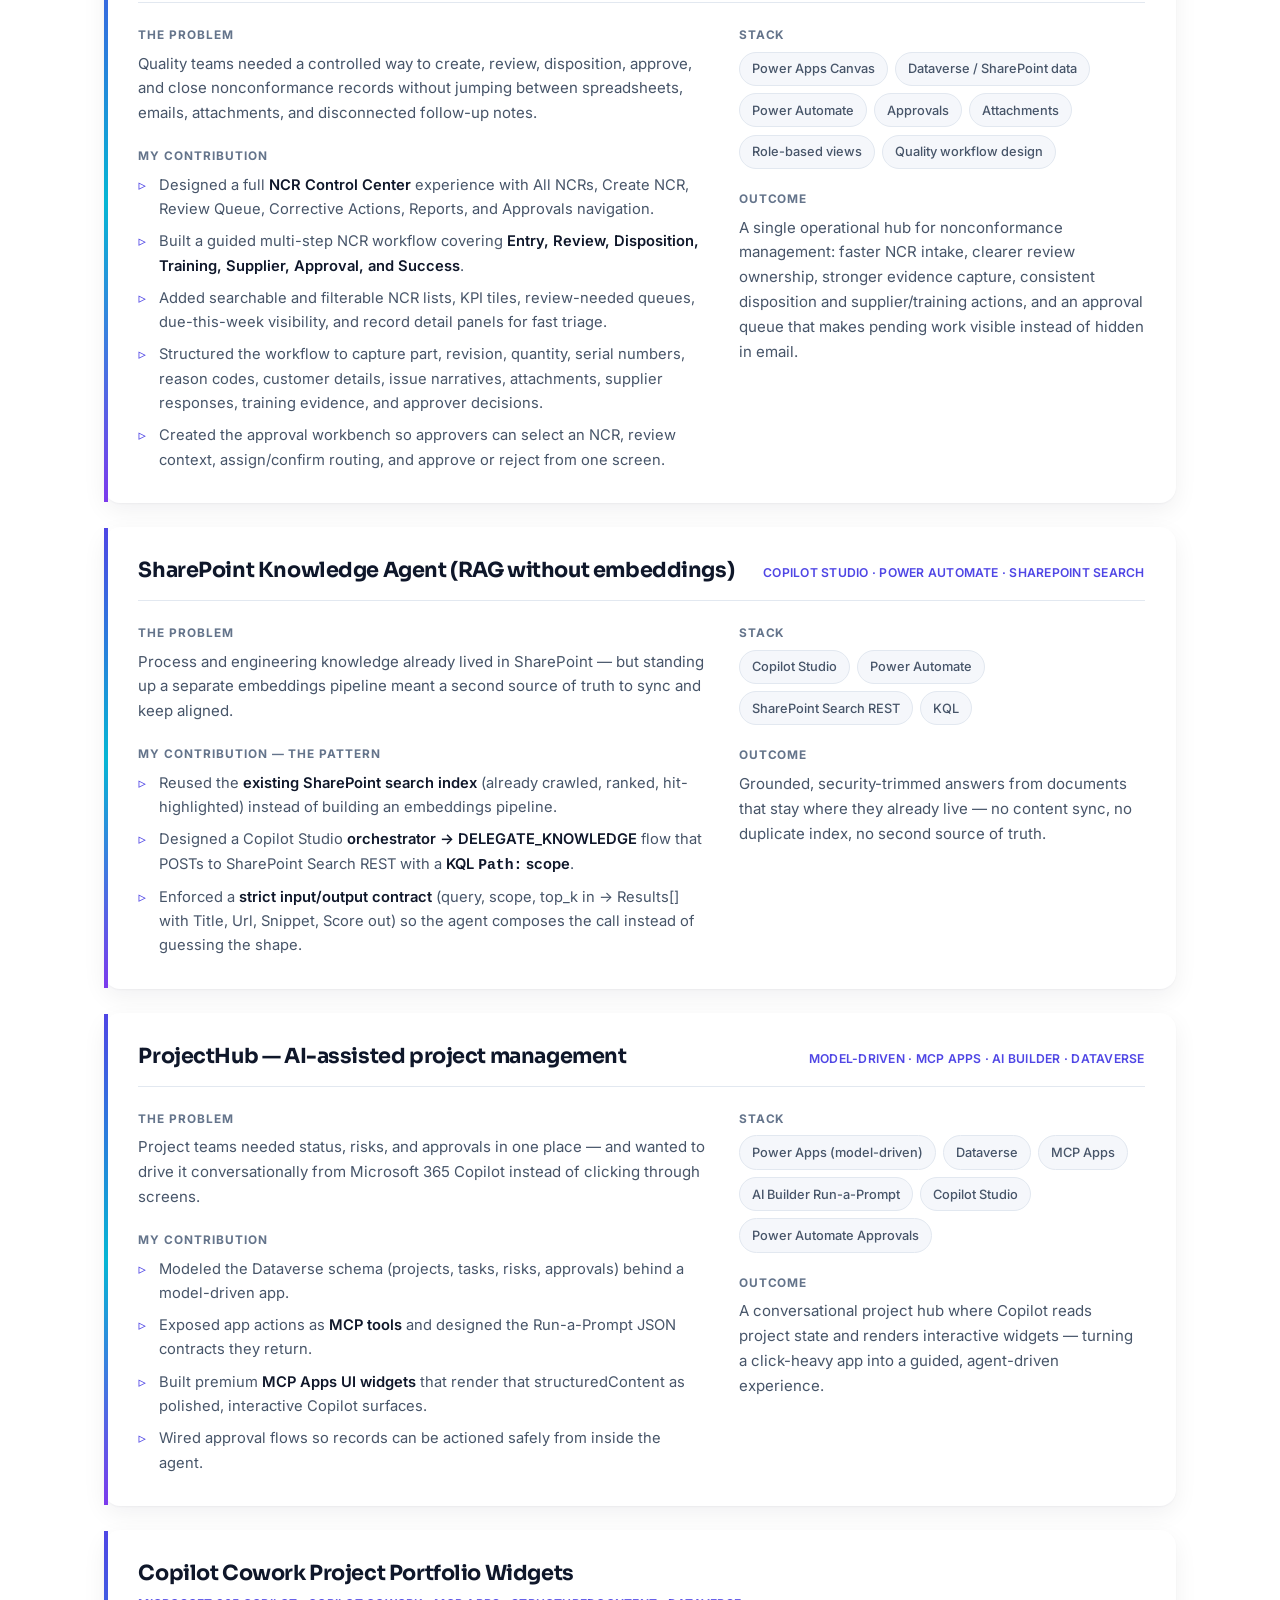
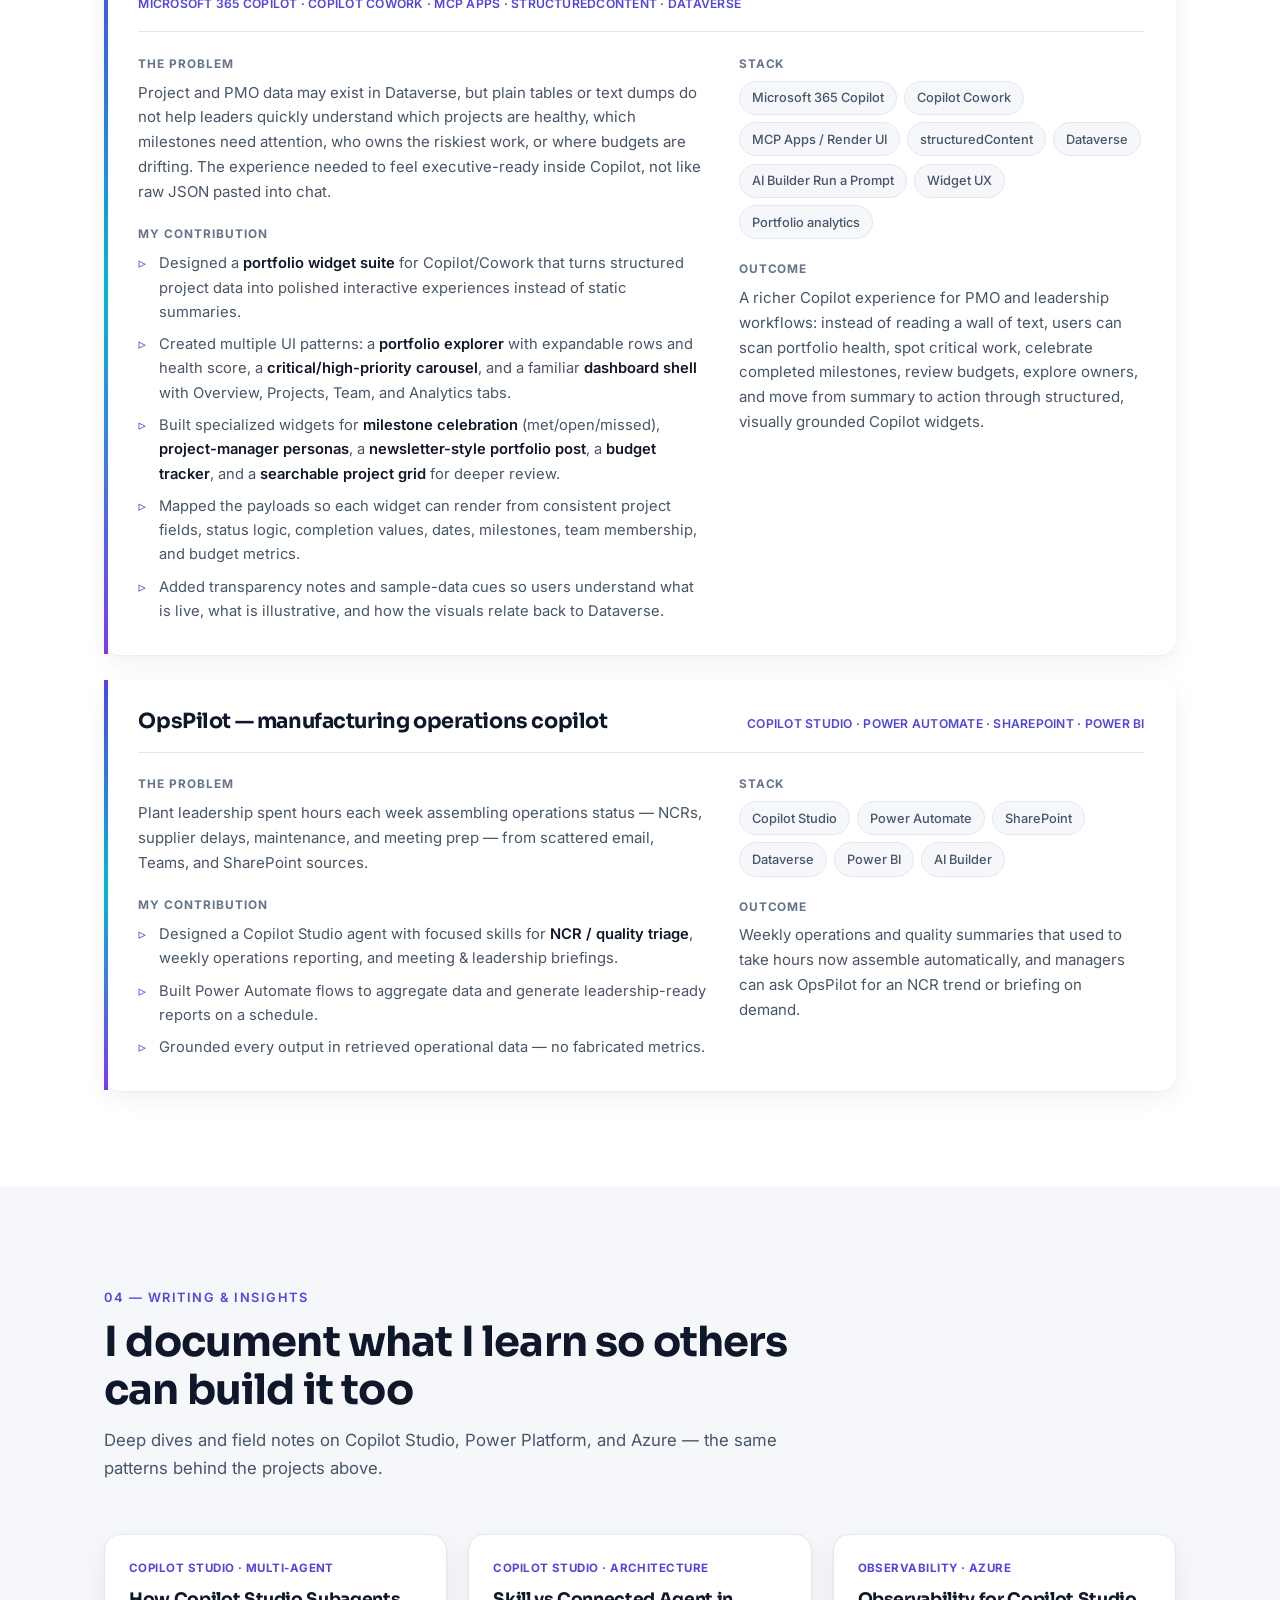
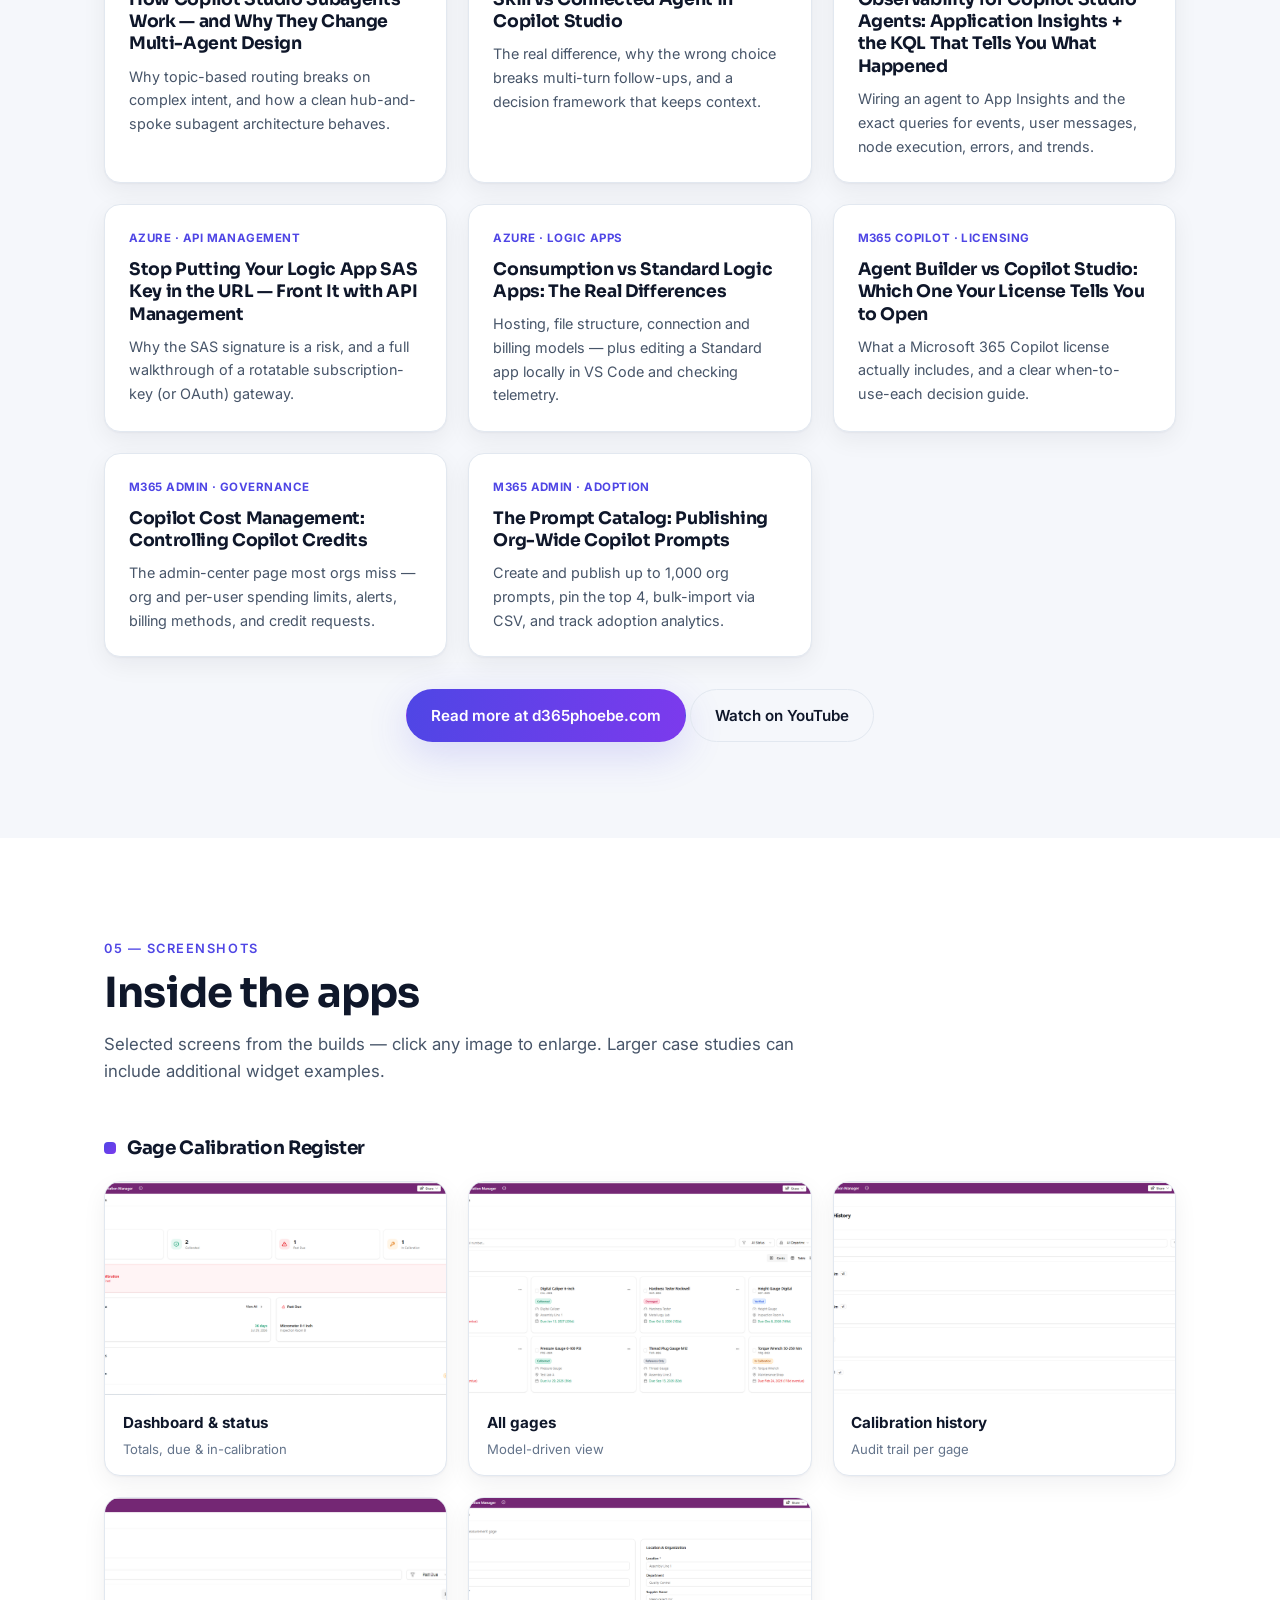
==== commit 141208a8: "new versio with more screenshots and power platform governance" ====
--- a/index.html
+++ b/index.html
@@ -303,15 +303,15 @@
         </div>
 
         <div class="cluster" id="inventory">
-          <h3 class="cluster__title"><span class="cluster__dot"></span>Full Project Inventory — 113 builds</h3>
+          <h3 class="cluster__title"><span class="cluster__dot"></span>Full Project Inventory — 118 builds</h3>
           <p class="inv__intro">A complete inventory across Power Platform, Copilot, Dataverse, SharePoint, Azure, Power BI, and Dynamics 365 Sales. <strong>Click any project</strong> to open its full breakdown — business solution, architecture, methodology, process, and technologies. Filter by keyword or expand any area.</p>
           <div class="inv__controls">
             <input id="invSearch" class="inv__search" type="search" placeholder="Filter — try &quot;plugin&quot;, &quot;Power BI&quot;, &quot;Copilot&quot;, &quot;App Insights&quot;…" aria-label="Filter projects" autocomplete="off" />
-            <span class="inv__count" id="invCount" data-total="113">Showing 113 of 113</span>
+            <span class="inv__count" id="invCount" data-total="118">Showing 118 of 118</span>
           </div>
           <div class="inv__areas">
             <details class="acc">
-              <summary><span class="acc__title"><span class="acc__ic">🏭</span>Manufacturing Quality &amp; Operations</span><span class="acc__count" data-total="22">22</span></summary>
+              <summary><span class="acc__title"><span class="acc__ic">🏭</span>Manufacturing Quality &amp; Operations</span><span class="acc__count" data-total="24">24</span></summary>
               <ul class="acc__list">
                 <li class="acc__item" data-id="1" tabindex="0" role="button" aria-label="View details for QC Inspection Scheduling and Time Tracking App"><span class="acc__name">QC Inspection Scheduling and Time Tracking App</span><span class="acc__tech">Dataverse · Model-driven Power Apps · Power Automate · JavaScript · Custom Pages · Side Panes · C# Plugins · Custom Actions · Ribbon Workbench · Power BI</span><span class="acc__more">View details →</span></li>
                 <li class="acc__item" data-id="2" tabindex="0" role="button" aria-label="View details for QC Start/Stop Custom Action Automation"><span class="acc__name">QC Start/Stop Custom Action Automation</span><span class="acc__tech">Dataverse Custom Actions · C# Plugin · Plugin Registration Tool · JavaScript · Ribbon Workbench · Model-driven App</span><span class="acc__more">View details →</span></li>
@@ -321,12 +321,14 @@
                 <li class="acc__item" data-id="6" tabindex="0" role="button" aria-label="View details for QC Manager-Only Security Views"><span class="acc__name">QC Manager-Only Security Views</span><span class="acc__tech">Dataverse Security Roles · Model-driven App · Views · Teams · Role-based Access Control</span><span class="acc__more">View details →</span></li>
                 <li class="acc__item" data-id="7" tabindex="0" role="button" aria-label="View details for Serial Number Validation and ERP Lookup Flow"><span class="acc__name">Serial Number Validation and ERP Lookup Flow</span><span class="acc__tech">Model-driven Power Apps · JavaScript · Power Automate · Dataverse · REST/API Lookup</span><span class="acc__more">View details →</span></li>
                 <li class="acc__item" data-id="8" tabindex="0" role="button" aria-label="View details for NCR Management and Failure Tracking"><span class="acc__name">NCR Management and Failure Tracking</span><span class="acc__tech">Dataverse · Model-driven Power Apps · Custom Actions · C# Plugin · Power BI</span><span class="acc__more">View details →</span></li>
+                <li class="acc__item" data-id="114" tabindex="0" role="button" aria-label="View details for NCR Control Center and Approval Workflow"><span class="acc__name">NCR Control Center and Approval Workflow</span><span class="acc__tech">Power Apps Canvas · Dataverse/SharePoint · Power Automate · Approvals · Attachments · Search-first UI</span><span class="acc__more">View details →</span></li>
                 <li class="acc__item" data-id="9" tabindex="0" role="button" aria-label="View details for Pending Engineering Workflow for QC"><span class="acc__name">Pending Engineering Workflow for QC</span><span class="acc__tech">Dataverse · Model-driven App · Side Pane · JavaScript · C# Plugin · Power BI</span><span class="acc__more">View details →</span></li>
                 <li class="acc__item" data-id="10" tabindex="0" role="button" aria-label="View details for QC Assignment and Priority Board"><span class="acc__name">QC Assignment and Priority Board</span><span class="acc__tech">Dataverse · Model-driven Power Apps · Views · Business Rules · Power BI</span><span class="acc__more">View details →</span></li>
                 <li class="acc__item" data-id="11" tabindex="0" role="button" aria-label="View details for Work Order and Lot Validation Rules"><span class="acc__name">Work Order and Lot Validation Rules</span><span class="acc__tech">Model-driven Power Apps · JavaScript · Dataverse · Business Rules · Regex Validation</span><span class="acc__more">View details →</span></li>
                 <li class="acc__item" data-id="12" tabindex="0" role="button" aria-label="View details for Gage Calibration Management System"><span class="acc__name">Gage Calibration Management System</span><span class="acc__tech">Power Apps · Dataverse · Power Automate · Power BI · SharePoint</span><span class="acc__more">View details →</span></li>
                 <li class="acc__item" data-id="13" tabindex="0" role="button" aria-label="View details for Kit and Rolls Outlife Tracking"><span class="acc__name">Kit and Rolls Outlife Tracking</span><span class="acc__tech">Power Apps · Dataverse · Power Automate · Power BI</span><span class="acc__more">View details →</span></li>
-                <li class="acc__item" data-id="14" tabindex="0" role="button" aria-label="View details for Mold Tracking and Demold Release System"><span class="acc__name">Mold Tracking and Demold Release System</span><span class="acc__tech">Power Apps · Dataverse · Power Automate · Power BI</span><span class="acc__more">View details →</span></li>
+                <li class="acc__item" data-id="14" tabindex="0" role="button" aria-label="View details for Mold Maintenance, Release and Part Pull Tracker"><span class="acc__name">Mold Maintenance, Release &amp; Part Pull Tracker</span><span class="acc__tech">Power Apps Canvas · Dataverse/SharePoint · Rework Tracking · Release Counters · Attachments</span><span class="acc__more">View details →</span></li>
+                <li class="acc__item" data-id="118" tabindex="0" role="button" aria-label="View details for Equipment Tracker and Preventive Maintenance System"><span class="acc__name">Equipment Tracker &amp; Preventive Maintenance System</span><span class="acc__tech">Power Apps Canvas · Equipment Register · Preventive Maintenance · Criteria/Tasks · Escalations · Reports</span><span class="acc__more">View details →</span></li>
                 <li class="acc__item" data-id="15" tabindex="0" role="button" aria-label="View details for Digital Manufacturing Checklist Automation"><span class="acc__name">Digital Manufacturing Checklist Automation</span><span class="acc__tech">Canvas Apps · Dataverse · SharePoint Lists · Power Automate · Power BI</span><span class="acc__more">View details →</span></li>
                 <li class="acc__item" data-id="16" tabindex="0" role="button" aria-label="View details for SQDP Daily Board"><span class="acc__name">SQDP Daily Board</span><span class="acc__tech">SharePoint Lists · Power Apps · Power Automate · Power BI</span><span class="acc__more">View details →</span></li>
                 <li class="acc__item" data-id="17" tabindex="0" role="button" aria-label="View details for Safety Incident and Near-Miss Reporting"><span class="acc__name">Safety Incident and Near-Miss Reporting</span><span class="acc__tech">SharePoint Lists · Power Apps · Power Automate · Power BI</span><span class="acc__more">View details →</span></li>
@@ -338,9 +340,10 @@
               </ul>
             </details>
             <details class="acc">
-              <summary><span class="acc__title"><span class="acc__ic">🧱</span>Dataverse Apps &amp; Automation</span><span class="acc__count" data-total="18">18</span></summary>
+              <summary><span class="acc__title"><span class="acc__ic">🧱</span>Dataverse Apps &amp; Automation</span><span class="acc__count" data-total="19">19</span></summary>
               <ul class="acc__list">
                 <li class="acc__item" data-id="23" tabindex="0" role="button" aria-label="View details for Purchase Request Multi-Level Approval System"><span class="acc__name">Purchase Request Multi-Level Approval System</span><span class="acc__tech">Dataverse · Power Automate · C# Plugin · Model-driven App · Access Teams · Security Roles</span><span class="acc__more">View details →</span></li>
+                <li class="acc__item" data-id="115" tabindex="0" role="button" aria-label="View details for Purchase Order Request Canvas App and Approval Inbox"><span class="acc__name">Purchase Order Request Canvas App and Approval Inbox</span><span class="acc__tech">Power Apps Canvas · Dataverse · Power Automate · Approval Matrix · Attachments · Power Fx</span><span class="acc__more">View details →</span></li>
                 <li class="acc__item" data-id="24" tabindex="0" role="button" aria-label="View details for Purchase Approval Matrix Configuration"><span class="acc__name">Purchase Approval Matrix Configuration</span><span class="acc__tech">Dataverse · Model-driven App · Power Automate · C# Plugin</span><span class="acc__more">View details →</span></li>
                 <li class="acc__item" data-id="25" tabindex="0" role="button" aria-label="View details for Owner-Only Purchase Request Visibility"><span class="acc__name">Owner-Only Purchase Request Visibility</span><span class="acc__tech">Dataverse Security · Access Teams · Power Automate · Model-driven Apps</span><span class="acc__more">View details →</span></li>
                 <li class="acc__item" data-id="26" tabindex="0" role="button" aria-label="View details for Department Code and Approval Routing Map"><span class="acc__name">Department Code and Approval Routing Map</span><span class="acc__tech">Dataverse · Power Automate · Model-driven App · Data Governance</span><span class="acc__more">View details →</span></li>
@@ -361,7 +364,7 @@
               </ul>
             </details>
             <details class="acc">
-              <summary><span class="acc__title"><span class="acc__ic">🤖</span>Copilot, AI &amp; Knowledge Agents</span><span class="acc__count" data-total="31">31</span></summary>
+              <summary><span class="acc__title"><span class="acc__ic">🤖</span>Copilot, AI &amp; Knowledge Agents</span><span class="acc__count" data-total="32">32</span></summary>
               <ul class="acc__list">
                 <li class="acc__item" data-id="54" tabindex="0" role="button" aria-label="View details for Copilot Studio SOP and Tech Tip Advisor"><span class="acc__name">Copilot Studio SOP and Tech Tip Advisor</span><span class="acc__tech">Copilot Studio · SharePoint · Generative Answers · Topics · Power Automate</span><span class="acc__more">View details →</span></li>
                 <li class="acc__item" data-id="55" tabindex="0" role="button" aria-label="View details for Copilot Studio Generative Answers Fallback Design"><span class="acc__name">Copilot Studio Generative Answers Fallback Design</span><span class="acc__tech">Copilot Studio · Generative Answers · Topics · Knowledge Sources</span><span class="acc__more">View details →</span></li>
@@ -394,6 +397,7 @@
                 <li class="acc__item" data-id="107" tabindex="0" role="button" aria-label="View details for Skill vs Connected Agent Architecture"><span class="acc__name">Skill vs Connected Agent Architecture</span><span class="acc__tech">Copilot Studio · Multi-Agent · Orchestration · Multi-turn Context</span><span class="acc__more">View details →</span></li>
                 <li class="acc__item" data-id="108" tabindex="0" role="button" aria-label="View details for Agent Builder vs Copilot Studio Decision Guide"><span class="acc__name">Agent Builder vs Copilot Studio Decision Guide</span><span class="acc__tech">Microsoft 365 Copilot · Agent Builder · Copilot Studio · Licensing</span><span class="acc__more">View details →</span></li>
                 <li class="acc__item" data-id="109" tabindex="0" role="button" aria-label="View details for ProjectHub Executive Dashboard Widget (MCP Apps)"><span class="acc__name">ProjectHub Executive Dashboard Widget (MCP Apps)</span><span class="acc__tech">MCP Apps · Run a Prompt · structuredContent · Dataverse · M365 Copilot</span><span class="acc__more">View details →</span></li>
+                <li class="acc__item" data-id="116" tabindex="0" role="button" aria-label="View details for Copilot Cowork Project Portfolio Widgets Suite"><span class="acc__name">Copilot Cowork Project Portfolio Widgets Suite</span><span class="acc__tech">Microsoft 365 Copilot · Copilot Cowork · MCP Apps / Render UI · Dataverse · structuredContent · Portfolio analytics</span><span class="acc__more">View details →</span></li>
               </ul>
             </details>
             <details class="acc">
@@ -419,8 +423,9 @@
               </ul>
             </details>
             <details class="acc">
-              <summary><span class="acc__title"><span class="acc__ic">📁</span>SharePoint &amp; Microsoft 365</span><span class="acc__count" data-total="9">9</span></summary>
+              <summary><span class="acc__title"><span class="acc__ic">📁</span>SharePoint &amp; Microsoft 365</span><span class="acc__count" data-total="10">10</span></summary>
               <ul class="acc__list">
+                <li class="acc__item" data-id="117" tabindex="0" role="button" aria-label="View details for Employee Leave Tracker Canvas App"><span class="acc__name">Employee Leave Tracker Canvas App</span><span class="acc__tech">Power Apps Canvas · SharePoint Lists · Power Automate · Approvals · Calendar · Attachments · Power Fx</span><span class="acc__more">View details →</span></li>
                 <li class="acc__item" data-id="76" tabindex="0" role="button" aria-label="View details for SharePoint Engineering Document Search System"><span class="acc__name">SharePoint Engineering Document Search System</span><span class="acc__tech">SharePoint Online · SharePoint Search · REST API · Metadata · Reindexing</span><span class="acc__more">View details →</span></li>
                 <li class="acc__item" data-id="77" tabindex="0" role="button" aria-label="View details for SharePoint File Type Indexing Troubleshooting"><span class="acc__name">SharePoint File Type Indexing Troubleshooting</span><span class="acc__tech">SharePoint Search · Document Libraries · Search Schema · Reindexing</span><span class="acc__more">View details →</span></li>
                 <li class="acc__item" data-id="78" tabindex="0" role="button" aria-label="View details for Modern SharePoint Hub Architecture"><span class="acc__name">Modern SharePoint Hub Architecture</span><span class="acc__tech">SharePoint Online · Hub Sites · Site Navigation · Permissions</span><span class="acc__more">View details →</span></li>
@@ -476,26 +481,28 @@
         <!-- Mold Tracker -->
         <article class="case">
           <div class="case__head">
-            <h3 class="case__title">Mold Tracking &amp; Demold Release System</h3>
-            <span class="case__tag">Model-Driven · Canvas · Power Automate · Barcode</span>
+            <h3 class="case__title">Mold Maintenance, Release &amp; Part Pull Tracker</h3>
+            <span class="case__tag">Power Apps Canvas · Mold Release · Rework Tracking · Part Pull Counters · Attachments</span>
           </div>
           <div class="case__grid">
             <div>
               <p class="case__label">The problem</p>
-              <p class="case__text">Molds moved between facilities and through rework with no reliable system of record. NCR/rework/use-as-is decisions, demold release, and the sign-offs they required were handled on paper and in people's heads — so molds got lost, reworked twice, or released without approval.</p>
+              <p class="case__text">Molds moved through release, part-pull, and rework activities without a clear operational screen for tracking counters, release status, rework history, and supporting evidence. The risk was that technicians could keep pulling parts after a release window expired, or rework could happen without the mold record being updated consistently.</p>
               <p class="case__label">My contribution</p>
               <ul class="case__list">
-                <li>Built a mold tracker plus upload, relabel, and demold apps with <strong>barcode scanning</strong> for fast floor capture.</li>
-                <li>Modeled a <strong>rework approval workflow</strong> requiring sign-offs from QC, engineering, and production before a mold returns to the break-in/release schedule.</li>
-                <li>Stood up <strong>daily summary scans</strong> with per-shift targets and weekly trend reporting (id, serial, mold #, revision, description, demold tech, release).</li>
-                <li>Ran repeated on-site <strong>training and adoption</strong> at the other facility to get scanners into daily use.</li>
+                <li>Built a <strong>Power Apps canvas mold tracker</strong> with three focused experiences: new mold upload, mold maintenance/editing, and release/part-pull recording.</li>
+                <li>Designed the <strong>Mold Maintenance</strong> screen with search, status filters, selected mold details, editable information, attachments, and read-only tracking counters.</li>
+                <li>Added release and rework counters such as <strong>parts pulled since last release</strong>, parts pulled since latest rework, total pulls, total releases, and total reworks.</li>
+                <li>Created the <strong>Mold Release &amp; Part Pull</strong> screen so floor users can scan or enter a mold number, review the selected mold, then record a release or part pull from one controlled page.</li>
+                <li>Implemented visual release warnings and reset behavior so when a release is applied, the parts-pulled-since-release counter returns to zero and technicians can see the mold is ready again.</li>
+                <li>Added a <strong>New Mold Upload</strong> form for registering MLD number, title/name, description, NCR reference, and attachments before release/rework tracking begins.</li>
               </ul>
             </div>
             <div>
               <p class="case__label">Stack</p>
-              <div class="case__stack"><span>Model-driven app</span><span>Canvas app</span><span>Dataverse</span><span>Power Automate Approvals</span><span>Barcode scanners</span><span>Power BI</span></div>
+              <div class="case__stack"><span>Power Apps Canvas</span><span>SharePoint / Dataverse data</span><span>Power Fx</span><span>Attachments</span><span>Search &amp; filters</span><span>Release counters</span><span>Rework tracking</span><span>Shop-floor workflow design</span></div>
               <p class="case__label">Outcome</p>
-              <p class="case__text">A single source of truth for mold status and rework, with enforced approvals and a daily scan trend leadership can watch — replacing paper hand-offs with an auditable release process.</p>
+              <p class="case__text">A single operational workspace for mold release and rework control, giving technicians and planners visibility into whether a mold is OK, needs release, has active rework history, or requires action before additional parts are pulled.</p>
             </div>
           </div>
         </article>
@@ -524,6 +531,71 @@
               <div class="case__stack"><span>Model-driven app</span><span>Dataverse</span><span>C# plugin</span><span>JavaScript</span><span>Ribbon Workbench</span><span>Power Automate</span><span>Power BI</span><span>Managed solutions</span></div>
               <p class="case__label">Outcome</p>
               <p class="case__text">A scalable procurement-governance platform: structured records, an automated and policy-enforced approval path, record-level security on sensitive data, audit-ready evidence, and leadership visibility into procurement performance — replacing email as the process engine.</p>
+              <p class="case__label">Architecture artifacts</p>
+              <div class="case__actions">
+                <a class="btn btn--primary" href="assets/purchase_request_schema.html" target="_blank" rel="noopener">Open PR schema explorer</a>
+                <a class="btn btn--ghost" href="assets/power_platform_architecture.html" target="_blank" rel="noopener">Open platform architecture</a>
+              </div>
+            </div>
+          </div>
+        </article>
+
+
+        <!-- Purchase Order Request Canvas App -->
+        <article class="case">
+          <div class="case__head">
+            <h3 class="case__title">Purchase Order Request Canvas App &amp; Approval Inbox</h3>
+            <span class="case__tag">Power Apps Canvas · Dataverse · Multi-step Intake · Approval Routing · Attachments</span>
+          </div>
+          <div class="case__grid">
+            <div>
+              <p class="case__label">The problem</p>
+              <p class="case__text">Requesters needed a guided purchase-request experience that could capture request details, multiple line items, supporting files, and approval readiness before submit. Approvers needed one inbox to see what was truly pending, future-pending, approved, rejected, skipped, or overdue — without hunting through email.</p>
+              <p class="case__label">My contribution</p>
+              <ul class="case__list">
+                <li>Designed a requester-facing <strong>My Purchase Requests</strong> workspace with tabs, filters, search, refresh, new-request action, selected-record preview, and approval-history context.</li>
+                <li>Built a <strong>four-step New Purchase Request wizard</strong>: Request Info, Line Items, Attachments, and Review &amp; Submit, with a live request-summary panel on every step.</li>
+                <li>Structured line-item capture for part number, description, vendor, quantity, unit price, line total, and request total so spend is calculated before routing.</li>
+                <li>Added an attachment step that supports images and documents, saves each attachment as a linked record, and keeps the request draft-first so evidence is tied to the correct request.</li>
+                <li>Built the <strong>Approval Inbox</strong> with KPI cards, status tabs, search, detail panel, current/future pending visibility, and quick navigation into the decision screen.</li>
+                <li>Created the approval-decision screen so approvers can review header details, line items, notes, approval level, approval history, and then <strong>Approve, Reject, or Return for Revision</strong> with comments.</li>
+              </ul>
+            </div>
+            <div>
+              <p class="case__label">Stack</p>
+              <div class="case__stack"><span>Power Apps Canvas</span><span>Dataverse</span><span>Power Automate</span><span>Approval matrix</span><span>Attachment table</span><span>Power Fx</span><span>Role-based views</span><span>Procurement workflow design</span></div>
+              <p class="case__label">Outcome</p>
+              <p class="case__text">A cleaner procurement front-end that separates requester intake from approver decisions, keeps line items and evidence together, exposes pending work clearly, and supports multi-level approval routing with better auditability than email-based approvals.</p>
+            </div>
+          </div>
+        </article>
+
+
+        <!-- Employee Leave Tracker Canvas App -->
+        <article class="case">
+          <div class="case__head">
+            <h3 class="case__title">Employee Leave Tracker Canvas App</h3>
+            <span class="case__tag">Power Apps Canvas · SharePoint Lists · Leave Approvals · Team Calendar · Coverage Tracking</span>
+          </div>
+          <div class="case__grid">
+            <div>
+              <p class="case__label">The problem</p>
+              <p class="case__text">HR, managers, and employees needed one place to submit leave requests, review balances, check team availability, capture backup/handoff notes, and approve or reject requests. Without a structured app, leave decisions could become scattered across email, spreadsheets, and calendar notes.</p>
+              <p class="case__label">My contribution</p>
+              <ul class="case__list">
+                <li>Designed a SharePoint-backed <strong>Employee Leave Tracker</strong> canvas app with role-based navigation for Dashboard, New Request, My Requests, Team Calendar, Approvals, Reports, and Settings.</li>
+                <li>Built dashboard KPI cards for pending requests, approved-this-month, employees out today, coverage alerts, leave-by-type, upcoming approved leave, and recent request monitoring.</li>
+                <li>Created a <strong>Team Calendar</strong> view with department, location, and leave-type filters so managers can see availability, upcoming absences, coverage alerts, and conflict detection.</li>
+                <li>Built an <strong>Approvals</strong> workspace with urgent-request counters, missing handoff notes, coverage-risk indicators, request queue, selected-request details, leave balance, backup person, and approve/reject/request-more-info actions.</li>
+                <li>Created employee request screens for leave type, handoff notes, supporting documents, image/file upload, and a live request summary panel.</li>
+                <li>Added a My Requests page with SharePoint-friendly filtering, request status counts, selected-record preview, and detail visibility for employee, department, coverage, backup, approver, and handoff information.</li>
+              </ul>
+            </div>
+            <div>
+              <p class="case__label">Stack</p>
+              <div class="case__stack"><span>Power Apps Canvas</span><span>SharePoint Lists</span><span>Power Automate</span><span>Power Fx</span><span>Approvals</span><span>Calendar UI</span><span>Attachments</span><span>Role-based navigation</span></div>
+              <p class="case__label">Outcome</p>
+              <p class="case__text">A practical HR leave-management app that gives employees a clear request path, gives approvers a focused decision queue, and gives managers better visibility into team coverage, conflicts, and upcoming absences.</p>
             </div>
           </div>
         </article>
@@ -581,6 +653,34 @@
           </div>
         </article>
 
+        <!-- NCR Control Center -->
+        <article class="case">
+          <div class="case__head">
+            <h3 class="case__title">NCR Control Center &amp; Approval Workflow</h3>
+            <span class="case__tag">Power Apps Canvas · NCR Workflow · Approvals · Attachments · Quality Operations</span>
+          </div>
+          <div class="case__grid">
+            <div>
+              <p class="case__label">The problem</p>
+              <p class="case__text">Quality teams needed a controlled way to create, review, disposition, approve, and close nonconformance records without jumping between spreadsheets, emails, attachments, and disconnected follow-up notes.</p>
+              <p class="case__label">My contribution</p>
+              <ul class="case__list">
+                <li>Designed a full <strong>NCR Control Center</strong> experience with All NCRs, Create NCR, Review Queue, Corrective Actions, Reports, and Approvals navigation.</li>
+                <li>Built a guided multi-step NCR workflow covering <strong>Entry, Review, Disposition, Training, Supplier, Approval, and Success</strong>.</li>
+                <li>Added searchable and filterable NCR lists, KPI tiles, review-needed queues, due-this-week visibility, and record detail panels for fast triage.</li>
+                <li>Structured the workflow to capture part, revision, quantity, serial numbers, reason codes, customer details, issue narratives, attachments, supplier responses, training evidence, and approver decisions.</li>
+                <li>Created the approval workbench so approvers can select an NCR, review context, assign/confirm routing, and approve or reject from one screen.</li>
+              </ul>
+            </div>
+            <div>
+              <p class="case__label">Stack</p>
+              <div class="case__stack"><span>Power Apps Canvas</span><span>Dataverse / SharePoint data</span><span>Power Automate</span><span>Approvals</span><span>Attachments</span><span>Role-based views</span><span>Quality workflow design</span></div>
+              <p class="case__label">Outcome</p>
+              <p class="case__text">A single operational hub for nonconformance management: faster NCR intake, clearer review ownership, stronger evidence capture, consistent disposition and supplier/training actions, and an approval queue that makes pending work visible instead of hidden in email.</p>
+            </div>
+          </div>
+        </article>
+
         <!-- SharePoint RAG agent -->
         <article class="case">
           <div class="case__head">
@@ -630,6 +730,34 @@
               <div class="case__stack"><span>Power Apps (model-driven)</span><span>Dataverse</span><span>MCP Apps</span><span>AI Builder Run-a-Prompt</span><span>Copilot Studio</span><span>Power Automate Approvals</span></div>
               <p class="case__label">Outcome</p>
               <p class="case__text">A conversational project hub where Copilot reads project state and renders interactive widgets — turning a click-heavy app into a guided, agent-driven experience.</p>
+            </div>
+          </div>
+        </article>
+
+        <!-- Copilot Cowork widgets -->
+        <article class="case">
+          <div class="case__head">
+            <h3 class="case__title">Copilot Cowork Project Portfolio Widgets</h3>
+            <span class="case__tag">Microsoft 365 Copilot · Copilot Cowork · MCP Apps · structuredContent · Dataverse</span>
+          </div>
+          <div class="case__grid">
+            <div>
+              <p class="case__label">The problem</p>
+              <p class="case__text">Project and PMO data may exist in Dataverse, but plain tables or text dumps do not help leaders quickly understand which projects are healthy, which milestones need attention, who owns the riskiest work, or where budgets are drifting. The experience needed to feel executive-ready inside Copilot, not like raw JSON pasted into chat.</p>
+              <p class="case__label">My contribution</p>
+              <ul class="case__list">
+                <li>Designed a <strong>portfolio widget suite</strong> for Copilot/Cowork that turns structured project data into polished interactive experiences instead of static summaries.</li>
+                <li>Created multiple UI patterns: a <strong>portfolio explorer</strong> with expandable rows and health score, a <strong>critical/high-priority carousel</strong>, and a familiar <strong>dashboard shell</strong> with Overview, Projects, Team, and Analytics tabs.</li>
+                <li>Built specialized widgets for <strong>milestone celebration</strong> (met/open/missed), <strong>project-manager personas</strong>, a <strong>newsletter-style portfolio post</strong>, a <strong>budget tracker</strong>, and a <strong>searchable project grid</strong> for deeper review.</li>
+                <li>Mapped the payloads so each widget can render from consistent project fields, status logic, completion values, dates, milestones, team membership, and budget metrics.</li>
+                <li>Added transparency notes and sample-data cues so users understand what is live, what is illustrative, and how the visuals relate back to Dataverse.</li>
+              </ul>
+            </div>
+            <div>
+              <p class="case__label">Stack</p>
+              <div class="case__stack"><span>Microsoft 365 Copilot</span><span>Copilot Cowork</span><span>MCP Apps / Render UI</span><span>structuredContent</span><span>Dataverse</span><span>AI Builder Run a Prompt</span><span>Widget UX</span><span>Portfolio analytics</span></div>
+              <p class="case__label">Outcome</p>
+              <p class="case__text">A richer Copilot experience for PMO and leadership workflows: instead of reading a wall of text, users can scan portfolio health, spot critical work, celebrate completed milestones, review budgets, explore owners, and move from summary to action through structured, visually grounded Copilot widgets.</p>
             </div>
           </div>
         </article>
@@ -727,7 +855,7 @@
         <div class="section__head">
           <span class="section__kicker">05 — Screenshots</span>
           <h2 class="section__title">Inside the apps</h2>
-          <p class="section__sub">Selected screens from the builds — click any image to enlarge. Each project holds up to 10.</p>
+          <p class="section__sub">Selected screens from the builds — click any image to enlarge. Larger case studies can include additional widget examples.</p>
         </div>
 
         <!-- Gage Calibration (real screens) -->
@@ -772,61 +900,718 @@
           </div>
         </div>
 
-        <!-- Mold Tracking (placeholders — add up to 10) 
+        <!-- NCR Control Center -->
         <div class="proj-gallery">
-          <h3 class="cluster__title"><span class="cluster__dot"></span>Mold Tracking &amp; Demold Release</h3>
+          <h3 class="cluster__title"><span class="cluster__dot"></span>NCR Control Center &amp; Approval Workflow</h3>
           <div class="gallery">
             <figure class="shot">
               <div class="shot__frame">
-                <img src="img/mold-1.png" alt="Mold Tracking screen 1" loading="lazy" />
-                <div class="shot__placeholder">Add <code>img/mold-1.png</code></div>
-              </div>
-              <figcaption><strong>Mold tracker</strong><span>Add your screenshot</span></figcaption>
-            </figure>
-            <figure class="shot">
-              <div class="shot__frame">
-                <img src="img/mold-2.png" alt="Mold Tracking screen 2" loading="lazy" />
-                <div class="shot__placeholder">Add <code>img/mold-2.png</code></div>
-              </div>
-              <figcaption><strong>Demold release</strong><span>Add your screenshot</span></figcaption>
-            </figure>
-            <figure class="shot">
-              <div class="shot__frame">
-                <img src="img/mold-3.png" alt="Mold Tracking screen 3" loading="lazy" />
-                <div class="shot__placeholder">Add <code>img/mold-3.png</code></div>
-              </div>
-              <figcaption><strong>Approval flow</strong><span>Add your screenshot</span></figcaption>
-            </figure>
-          </div>
-        </div>
--->
-        <!-- Purchase Request Approval (placeholders) 
+                <img src="img/ncr-6.png" alt="NCR Control Center — all NCRs search and results dashboard" loading="lazy" />
+                <div class="shot__placeholder">Add <code>img/ncr-6.png</code></div>
+              </div>
+              <figcaption><strong>All NCRs dashboard</strong><span>Search-first list, KPIs, filters, and detail panel</span></figcaption>
+            </figure>
+            <figure class="shot">
+              <div class="shot__frame">
+                <img src="img/ncr-7.png" alt="NCR Control Center — loaded NCR list and status filter view" loading="lazy" />
+                <div class="shot__placeholder">Add <code>img/ncr-7.png</code></div>
+              </div>
+              <figcaption><strong>Loaded NCR records</strong><span>Active, review-needed, and due-this-week visibility</span></figcaption>
+            </figure>
+            <figure class="shot">
+              <div class="shot__frame">
+                <img src="img/ncr-8.png" alt="NCR Control Center — edit NCR intake form" loading="lazy" />
+                <div class="shot__placeholder">Add <code>img/ncr-8.png</code></div>
+              </div>
+              <figcaption><strong>NCR intake form</strong><span>Part, serial, reason code, issue narrative, and attachments</span></figcaption>
+            </figure>
+            <figure class="shot">
+              <div class="shot__frame">
+                <img src="img/ncr-2.png" alt="NCR Control Center — quality review screen" loading="lazy" />
+                <div class="shot__placeholder">Add <code>img/ncr-2.png</code></div>
+              </div>
+              <figcaption><strong>Quality review</strong><span>Inspection notes, quantity, due date, and evidence</span></figcaption>
+            </figure>
+            <figure class="shot">
+              <div class="shot__frame">
+                <img src="img/ncr-1.png" alt="NCR Control Center — disposition review screen" loading="lazy" />
+                <div class="shot__placeholder">Add <code>img/ncr-1.png</code></div>
+              </div>
+              <figcaption><strong>Disposition review</strong><span>Disposition fields, narrative context, and supporting evidence</span></figcaption>
+            </figure>
+            <figure class="shot">
+              <div class="shot__frame">
+                <img src="img/ncr-3.png" alt="NCR Control Center — training action screen" loading="lazy" />
+                <div class="shot__placeholder">Add <code>img/ncr-3.png</code></div>
+              </div>
+              <figcaption><strong>Training action</strong><span>Training evidence and required follow-up actions</span></figcaption>
+            </figure>
+            <figure class="shot">
+              <div class="shot__frame">
+                <img src="img/ncr-4.png" alt="NCR Control Center — supplier action screen" loading="lazy" />
+                <div class="shot__placeholder">Add <code>img/ncr-4.png</code></div>
+              </div>
+              <figcaption><strong>Supplier action</strong><span>Supplier response, SCAR notes, and evidence tracking</span></figcaption>
+            </figure>
+            <figure class="shot">
+              <div class="shot__frame">
+                <img src="img/ncr-9.png" alt="NCR Control Center — approval workbench" loading="lazy" />
+                <div class="shot__placeholder">Add <code>img/ncr-9.png</code></div>
+              </div>
+              <figcaption><strong>Approval workbench</strong><span>Pending approvals, routing ownership, approve/reject actions</span></figcaption>
+            </figure>
+            <figure class="shot">
+              <div class="shot__frame">
+                <img src="img/ncr-5.png" alt="NCR Control Center — saved successfully confirmation" loading="lazy" />
+                <div class="shot__placeholder">Add <code>img/ncr-5.png</code></div>
+              </div>
+              <figcaption><strong>Save confirmation</strong><span>Clear workflow success state and next actions</span></figcaption>
+            </figure>
+          </div>
+        </div>
+
+        <!-- Mold Maintenance, Release & Part Pull Tracker -->
         <div class="proj-gallery">
-          <h3 class="cluster__title"><span class="cluster__dot"></span>Purchase Request Approval</h3>
+          <h3 class="cluster__title"><span class="cluster__dot"></span>Mold Maintenance, Release &amp; Part Pull Tracker</h3>
           <div class="gallery">
             <figure class="shot">
               <div class="shot__frame">
-                <img src="img/purchase-1.png" alt="Purchase Request Approval screen 1" loading="lazy" />
-                <div class="shot__placeholder">Add <code>img/purchase-1.png</code></div>
-              </div>
-              <figcaption><strong>Request form</strong><span>Add your screenshot</span></figcaption>
-            </figure>
-            <figure class="shot">
-              <div class="shot__frame">
-                <img src="img/purchase-2.png" alt="Purchase Request Approval screen 2" loading="lazy" />
-                <div class="shot__placeholder">Add <code>img/purchase-2.png</code></div>
-              </div>
-              <figcaption><strong>Approver matrix</strong><span>Add your screenshot</span></figcaption>
-            </figure>
-            <figure class="shot">
-              <div class="shot__frame">
-                <img src="img/purchase-3.png" alt="Purchase Request Approval screen 3" loading="lazy" />
-                <div class="shot__placeholder">Add <code>img/purchase-3.png</code></div>
-              </div>
-              <figcaption><strong>Power BI KPIs</strong><span>Add your screenshot</span></figcaption>
-            </figure>
-          </div>
-        </div>-->
+                <img src="img/mold-maintenance-overview.png" alt="Mold Maintenance — search, filter, selected mold edit screen" loading="lazy" />
+                <div class="shot__placeholder">Add <code>img/mold-maintenance-overview.png</code></div>
+              </div>
+              <figcaption><strong>Mold maintenance</strong><span>Search, filters, selected mold details, and save workflow</span></figcaption>
+            </figure>
+            <figure class="shot">
+              <div class="shot__frame">
+                <img src="img/mold-maintenance-counters-rework.png" alt="Mold Maintenance — tracking counters and log rework section" loading="lazy" />
+                <div class="shot__placeholder">Add <code>img/mold-maintenance-counters-rework.png</code></div>
+              </div>
+              <figcaption><strong>Tracking counters</strong><span>Read-only release, part-pull, and rework metrics</span></figcaption>
+            </figure>
+            <figure class="shot">
+              <div class="shot__frame">
+                <img src="img/mold-release-alert-part-pull.png" alt="Mold Release and Part Pull — warning when release is required" loading="lazy" />
+                <div class="shot__placeholder">Add <code>img/mold-release-alert-part-pull.png</code></div>
+              </div>
+              <figcaption><strong>Release warning</strong><span>Alert when pulled-part count requires another release</span></figcaption>
+            </figure>
+            <figure class="shot">
+              <div class="shot__frame">
+                <img src="img/mold-release-applied-reset.png" alt="Mold Release and Part Pull — release applied and counter reset" loading="lazy" />
+                <div class="shot__placeholder">Add <code>img/mold-release-applied-reset.png</code></div>
+              </div>
+              <figcaption><strong>Release applied</strong><span>Parts-pulled-since-release counter reset after release</span></figcaption>
+            </figure>
+            <figure class="shot">
+              <div class="shot__frame">
+                <img src="img/mold-release-empty-search.png" alt="Mold Release and Part Pull — find mold empty state" loading="lazy" />
+                <div class="shot__placeholder">Add <code>img/mold-release-empty-search.png</code></div>
+              </div>
+              <figcaption><strong>Scan or enter mold</strong><span>Controlled empty state before a mold is selected</span></figcaption>
+            </figure>
+            <figure class="shot">
+              <div class="shot__frame">
+                <img src="img/mold-new-upload.png" alt="New Mold Upload — register a new mold with attachments" loading="lazy" />
+                <div class="shot__placeholder">Add <code>img/mold-new-upload.png</code></div>
+              </div>
+              <figcaption><strong>New mold upload</strong><span>Register MLD number, mold title, description, NCR, and attachments</span></figcaption>
+            </figure>
+          </div>
+        </div>
+
+
+
+        <!-- Equipment Tracker & Preventive Maintenance System -->
+        <div class="proj-gallery">
+          <h3 class="cluster__title"><span class="cluster__dot"></span>Equipment Tracker &amp; Preventive Maintenance System</h3>
+          <div class="gallery">
+            <figure class="shot">
+              <div class="shot__frame">
+                <img src="img/equipment-tracker-dashboard.png" alt="Equipment Tracker — dashboard with maintenance work, alerts, and quick actions" loading="lazy" />
+                <div class="shot__placeholder">Add <code>img/equipment-tracker-dashboard.png</code></div>
+              </div>
+              <figcaption><strong>Maintenance dashboard</strong><span>Overdue, due today, completed work, escalations, alerts, and quick actions</span></figcaption>
+            </figure>
+            <figure class="shot">
+              <div class="shot__frame">
+                <img src="img/equipment-tracker-equipment-list.png" alt="Equipment Tracker — equipment register with departments, locations, hours, and status" loading="lazy" />
+                <div class="shot__placeholder">Add <code>img/equipment-tracker-equipment-list.png</code></div>
+              </div>
+              <figcaption><strong>Equipment register</strong><span>Searchable asset list with department, location, hours, next maintenance, and status</span></figcaption>
+            </figure>
+            <figure class="shot">
+              <div class="shot__frame">
+                <img src="img/equipment-tracker-criteria-tasks.png" alt="Equipment Tracker — criteria and tasks list" loading="lazy" />
+                <div class="shot__placeholder">Add <code>img/equipment-tracker-criteria-tasks.png</code></div>
+              </div>
+              <figcaption><strong>Criteria &amp; tasks</strong><span>Preventive maintenance rules by equipment, frequency, threshold, and status</span></figcaption>
+            </figure>
+            <figure class="shot">
+              <div class="shot__frame">
+                <img src="img/equipment-tracker-new-criteria.png" alt="Equipment Tracker — new criteria and task form" loading="lazy" />
+                <div class="shot__placeholder">Add <code>img/equipment-tracker-new-criteria.png</code></div>
+              </div>
+              <figcaption><strong>New criteria</strong><span>Create criteria name, equipment, frequency, hours threshold, and task description</span></figcaption>
+            </figure>
+            <figure class="shot">
+              <div class="shot__frame">
+                <img src="img/equipment-tracker-maintenance-schedule.png" alt="Equipment Tracker — maintenance schedule list" loading="lazy" />
+                <div class="shot__placeholder">Add <code>img/equipment-tracker-maintenance-schedule.png</code></div>
+              </div>
+              <figcaption><strong>Maintenance schedule</strong><span>Scheduled work by equipment, criteria, frequency, date, and overdue status</span></figcaption>
+            </figure>
+            <figure class="shot">
+              <div class="shot__frame">
+                <img src="img/equipment-tracker-maintenance-records.png" alt="Equipment Tracker — maintenance records history" loading="lazy" />
+                <div class="shot__placeholder">Add <code>img/equipment-tracker-maintenance-records.png</code></div>
+              </div>
+              <figcaption><strong>Maintenance records</strong><span>Completed work history with technician, new hours, and work notes</span></figcaption>
+            </figure>
+            <figure class="shot">
+              <div class="shot__frame">
+                <img src="img/equipment-tracker-escalations.png" alt="Equipment Tracker — escalations screen" loading="lazy" />
+                <div class="shot__placeholder">Add <code>img/equipment-tracker-escalations.png</code></div>
+              </div>
+              <figcaption><strong>Escalations</strong><span>Open, in-progress, critical, and resolved escalation tracking</span></figcaption>
+            </figure>
+            <figure class="shot">
+              <div class="shot__frame">
+                <img src="img/equipment-tracker-reports.png" alt="Equipment Tracker — reports screen" loading="lazy" />
+                <div class="shot__placeholder">Add <code>img/equipment-tracker-reports.png</code></div>
+              </div>
+              <figcaption><strong>Reports</strong><span>Equipment tracked, completion rate, active escalations, total hours, and department snapshot</span></figcaption>
+            </figure>
+            <figure class="shot">
+              <div class="shot__frame">
+                <img src="img/equipment-tracker-new-equipment.png" alt="Equipment Tracker — new equipment form" loading="lazy" />
+                <div class="shot__placeholder">Add <code>img/equipment-tracker-new-equipment.png</code></div>
+              </div>
+              <figcaption><strong>New equipment</strong><span>Create equipment, asset tag, department, location, hours, maintenance dates, and notes</span></figcaption>
+            </figure>
+          </div>
+        </div>
+
+        <!-- Purchase Order Request & Approval Inbox -->
+        <div class="proj-gallery">
+          <h3 class="cluster__title"><span class="cluster__dot"></span>Purchase Order Request &amp; Approval Inbox</h3>
+          <div class="gallery">
+            <figure class="shot">
+              <div class="shot__frame">
+                <img src="img/por-my-requests.png" alt="Purchase Order Request — My Purchase Requests dashboard" loading="lazy" />
+                <div class="shot__placeholder">Add <code>img/por-my-requests.png</code></div>
+              </div>
+              <figcaption><strong>My Purchase Requests</strong><span>Requester dashboard with tabs, filters, totals, and selected-record details</span></figcaption>
+            </figure>
+            <figure class="shot">
+              <div class="shot__frame">
+                <img src="img/por-new-request-info.png" alt="Purchase Order Request — step 1 request information" loading="lazy" />
+                <div class="shot__placeholder">Add <code>img/por-new-request-info.png</code></div>
+              </div>
+              <figcaption><strong>Step 1 — Request info</strong><span>Header details, department, priority, dates, notes, and live summary</span></figcaption>
+            </figure>
+            <figure class="shot">
+              <div class="shot__frame">
+                <img src="img/por-line-items.png" alt="Purchase Order Request — step 2 line items" loading="lazy" />
+                <div class="shot__placeholder">Add <code>img/por-line-items.png</code></div>
+              </div>
+              <figcaption><strong>Step 2 — Line items</strong><span>Part, vendor, quantity, unit price, line totals, and request total</span></figcaption>
+            </figure>
+            <figure class="shot">
+              <div class="shot__frame">
+                <img src="img/por-attachments.png" alt="Purchase Order Request — step 3 attachments" loading="lazy" />
+                <div class="shot__placeholder">Add <code>img/por-attachments.png</code></div>
+              </div>
+              <figcaption><strong>Step 3 — Attachments</strong><span>Images and files saved as linked request evidence</span></figcaption>
+            </figure>
+            <figure class="shot">
+              <div class="shot__frame">
+                <img src="img/por-review-submit.png" alt="Purchase Order Request — step 4 review and submit" loading="lazy" />
+                <div class="shot__placeholder">Add <code>img/por-review-submit.png</code></div>
+              </div>
+              <figcaption><strong>Step 4 — Review &amp; Submit</strong><span>Final request summary, line items, approval path note, and submit action</span></figcaption>
+            </figure>
+            <figure class="shot">
+              <div class="shot__frame">
+                <img src="img/por-approval-inbox-single.png" alt="Purchase Order Request — approval inbox with one selected request" loading="lazy" />
+                <div class="shot__placeholder">Add <code>img/por-approval-inbox-single.png</code></div>
+              </div>
+              <figcaption><strong>Approval inbox</strong><span>Pending queue, KPI tiles, filters, and contextual detail panel</span></figcaption>
+            </figure>
+            <figure class="shot">
+              <div class="shot__frame">
+                <img src="img/por-approval-inbox-multiple.png" alt="Purchase Order Request — approval inbox with multiple requests" loading="lazy" />
+                <div class="shot__placeholder">Add <code>img/por-approval-inbox-multiple.png</code></div>
+              </div>
+              <figcaption><strong>Approval routing visibility</strong><span>Pending and future-pending levels visible by request, department, and amount</span></figcaption>
+            </figure>
+            <figure class="shot">
+              <div class="shot__frame">
+                <img src="img/por-approval-inbox-expanded.png" alt="Purchase Order Request — approval inbox expanded list" loading="lazy" />
+                <div class="shot__placeholder">Add <code>img/por-approval-inbox-expanded.png</code></div>
+              </div>
+              <figcaption><strong>High-volume approval queue</strong><span>Scrollable queue with status tabs, priority indicators, and selected request details</span></figcaption>
+            </figure>
+            <figure class="shot">
+              <div class="shot__frame">
+                <img src="img/por-approval-decision-casting.png" alt="Purchase Order Request — approval decision for casting request" loading="lazy" />
+                <div class="shot__placeholder">Add <code>img/por-approval-decision-casting.png</code></div>
+              </div>
+              <figcaption><strong>Approval decision</strong><span>Approver reviews request, line items, notes, and approval history before action</span></figcaption>
+            </figure>
+            <figure class="shot">
+              <div class="shot__frame">
+                <img src="img/por-approval-decision-cabinet.png" alt="Purchase Order Request — approval decision for cabinet request" loading="lazy" />
+                <div class="shot__placeholder">Add <code>img/por-approval-decision-cabinet.png</code></div>
+              </div>
+              <figcaption><strong>Decision actions</strong><span>Approve, reject, or return for revision with comment capture and history</span></figcaption>
+            </figure>
+          </div>
+        </div>
+
+
+
+
+        <!-- Employee Leave Tracker Canvas App -->
+        <div class="proj-gallery">
+          <h3 class="cluster__title"><span class="cluster__dot"></span>Employee Leave Tracker Canvas App</h3>
+          <div class="gallery">
+            <figure class="shot">
+              <div class="shot__frame">
+                <img src="img/employee-leave-dashboard.png" alt="Employee Leave Tracker dashboard with leave KPIs and recent requests" loading="lazy" />
+                <div class="shot__placeholder">Add <code>img/employee-leave-dashboard.png</code></div>
+              </div>
+              <figcaption><strong>Dashboard</strong><span>Pending, approved-this-month, out-today, coverage alerts, leave types, and recent requests</span></figcaption>
+            </figure>
+            <figure class="shot">
+              <div class="shot__frame">
+                <img src="img/employee-leave-team-calendar.png" alt="Employee Leave Tracker team calendar with filters and coverage alerts" loading="lazy" />
+                <div class="shot__placeholder">Add <code>img/employee-leave-team-calendar.png</code></div>
+              </div>
+              <figcaption><strong>Team calendar</strong><span>Department, location, and leave-type filters with upcoming absences and conflict checks</span></figcaption>
+            </figure>
+            <figure class="shot">
+              <div class="shot__frame">
+                <img src="img/employee-leave-approvals.png" alt="Employee Leave Tracker approvals queue with selected request detail" loading="lazy" />
+                <div class="shot__placeholder">Add <code>img/employee-leave-approvals.png</code></div>
+              </div>
+              <figcaption><strong>Approval queue</strong><span>Urgent requests, missing handoff notes, coverage risks, selected request details, and decisions</span></figcaption>
+            </figure>
+            <figure class="shot">
+              <div class="shot__frame">
+                <img src="img/employee-leave-new-request.png" alt="Employee Leave Tracker new request form with handoff notes and supporting documents" loading="lazy" />
+                <div class="shot__placeholder">Add <code>img/employee-leave-new-request.png</code></div>
+              </div>
+              <figcaption><strong>New leave request</strong><span>Employee, leave type, work handoff, supporting documents, and live request summary</span></figcaption>
+            </figure>
+            <figure class="shot">
+              <div class="shot__frame">
+                <img src="img/employee-leave-my-requests.png" alt="Employee Leave Tracker my requests page with filters and request details" loading="lazy" />
+                <div class="shot__placeholder">Add <code>img/employee-leave-my-requests.png</code></div>
+              </div>
+              <figcaption><strong>My Requests</strong><span>SharePoint-backed request list with status counts, filters, and selected-record detail</span></figcaption>
+            </figure>
+          </div>
+        </div>
+
+
+        <!-- Copilot Cowork Project Portfolio Widgets -->
+        <div class="proj-gallery">
+          <h3 class="cluster__title"><span class="cluster__dot"></span>Copilot Cowork Project Portfolio Widgets</h3>
+          <div class="gallery">
+            <figure class="shot">
+              <div class="shot__frame">
+                <img src="img/cowork-portfolio-explorer-summary.png" alt="Copilot Cowork portfolio explorer summary view" loading="lazy" />
+                <div class="shot__placeholder">Add <code>img/cowork-portfolio-explorer-summary.png</code></div>
+              </div>
+              <figcaption><strong>Portfolio explorer summary</strong><span>Search, sort, KPI chips, health rings, and project list view</span></figcaption>
+            </figure>
+            <figure class="shot">
+              <div class="shot__frame">
+                <img src="img/cowork-portfolio-explorer-expanded.png" alt="Copilot Cowork portfolio explorer with expanded project detail" loading="lazy" />
+                <div class="shot__placeholder">Add <code>img/cowork-portfolio-explorer-expanded.png</code></div>
+              </div>
+              <figcaption><strong>Portfolio explorer expanded</strong><span>Expandable project rows with milestones, team, tasks, and health summary</span></figcaption>
+            </figure>
+            <figure class="shot">
+              <div class="shot__frame">
+                <img src="img/cowork-priority-carousel-critical.png" alt="Copilot Cowork critical and high priority project carousel" loading="lazy" />
+                <div class="shot__placeholder">Add <code>img/cowork-priority-carousel-critical.png</code></div>
+              </div>
+              <figcaption><strong>Critical project carousel</strong><span>Critical-priority spotlight with progress, dates, risk, and team context</span></figcaption>
+            </figure>
+            <figure class="shot">
+              <div class="shot__frame">
+                <img src="img/cowork-priority-carousel-watch.png" alt="Copilot Cowork high priority watch project carousel" loading="lazy" />
+                <div class="shot__placeholder">Add <code>img/cowork-priority-carousel-watch.png</code></div>
+              </div>
+              <figcaption><strong>Watch project carousel</strong><span>High-priority project card with program timeline, days remaining, and stakeholder avatars</span></figcaption>
+            </figure>
+            <figure class="shot">
+              <div class="shot__frame">
+                <img src="img/cowork-dashboard-overview-tab.png" alt="Project Portfolio Dashboard overview tab" loading="lazy" />
+                <div class="shot__placeholder">Add <code>img/cowork-dashboard-overview-tab.png</code></div>
+              </div>
+              <figcaption><strong>Dashboard overview</strong><span>KPI cards, monthly deliverables, and project health in one Copilot surface</span></figcaption>
+            </figure>
+            <figure class="shot">
+              <div class="shot__frame">
+                <img src="img/cowork-dashboard-projects-tab.png" alt="Project Portfolio Dashboard projects tab" loading="lazy" />
+                <div class="shot__placeholder">Add <code>img/cowork-dashboard-projects-tab.png</code></div>
+              </div>
+              <figcaption><strong>Projects tab</strong><span>Project list with owner, status, progress, due date, and budget</span></figcaption>
+            </figure>
+            <figure class="shot">
+              <div class="shot__frame">
+                <img src="img/cowork-dashboard-team-tab.png" alt="Project Portfolio Dashboard team tab" loading="lazy" />
+                <div class="shot__placeholder">Add <code>img/cowork-dashboard-team-tab.png</code></div>
+              </div>
+              <figcaption><strong>Team tab</strong><span>Role-based team view with avatar initials, names, and job context</span></figcaption>
+            </figure>
+            <figure class="shot">
+              <div class="shot__frame">
+                <img src="img/cowork-dashboard-analytics-tab.png" alt="Project Portfolio Dashboard analytics tab" loading="lazy" />
+                <div class="shot__placeholder">Add <code>img/cowork-dashboard-analytics-tab.png</code></div>
+              </div>
+              <figcaption><strong>Analytics tab</strong><span>Budget allocation and velocity trend visuals for leadership review</span></figcaption>
+            </figure>
+            <figure class="shot">
+              <div class="shot__frame">
+                <img src="img/cowork-milestone-met.png" alt="Milestone celebration widget showing met milestones" loading="lazy" />
+                <div class="shot__placeholder">Add <code>img/cowork-milestone-met.png</code></div>
+              </div>
+              <figcaption><strong>Milestone met view</strong><span>Completed milestones with celebration styling, quick stats, and filter chips</span></figcaption>
+            </figure>
+            <figure class="shot">
+              <div class="shot__frame">
+                <img src="img/cowork-milestone-open.png" alt="Milestone celebration widget showing open milestones" loading="lazy" />
+                <div class="shot__placeholder">Add <code>img/cowork-milestone-open.png</code></div>
+              </div>
+              <figcaption><strong>Milestone open view</strong><span>Open milestones with days-past-due context and status filters</span></figcaption>
+            </figure>
+            <figure class="shot">
+              <div class="shot__frame">
+                <img src="img/cowork-milestone-missed.png" alt="Milestone celebration widget showing missed milestones" loading="lazy" />
+                <div class="shot__placeholder">Add <code>img/cowork-milestone-missed.png</code></div>
+              </div>
+              <figcaption><strong>Milestone missed view</strong><span>Missed milestone view highlighting overdue action needed</span></figcaption>
+            </figure>
+            <figure class="shot">
+              <div class="shot__frame">
+                <img src="img/cowork-personas-count-desc.png" alt="Project manager persona cards sorted by project count" loading="lazy" />
+                <div class="shot__placeholder">Add <code>img/cowork-personas-count-desc.png</code></div>
+              </div>
+              <figcaption><strong>Manager personas by count</strong><span>Portfolio load, average completion, status breakdown, and most-at-risk project</span></figcaption>
+            </figure>
+            <figure class="shot">
+              <div class="shot__frame">
+                <img src="img/cowork-personas-avg-completion.png" alt="Project manager persona cards sorted by average completion descending" loading="lazy" />
+                <div class="shot__placeholder">Add <code>img/cowork-personas-avg-completion.png</code></div>
+              </div>
+              <figcaption><strong>Manager personas by health</strong><span>Portfolio health ranking with completion averages and at-risk project cards</span></figcaption>
+            </figure>
+            <figure class="shot">
+              <div class="shot__frame">
+                <img src="img/cowork-personas-avg-completion-asc.png" alt="Project manager persona cards sorted by average completion ascending" loading="lazy" />
+                <div class="shot__placeholder">Add <code>img/cowork-personas-avg-completion-asc.png</code></div>
+              </div>
+              <figcaption><strong>Manager personas ascending</strong><span>Sort controls showing the weakest average-completion portfolios first</span></figcaption>
+            </figure>
+            <figure class="shot">
+              <div class="shot__frame">
+                <img src="img/cowork-personas-name-sort.png" alt="Project manager persona cards sorted by name" loading="lazy" />
+                <div class="shot__placeholder">Add <code>img/cowork-personas-name-sort.png</code></div>
+              </div>
+              <figcaption><strong>Manager personas by name</strong><span>Name sort view with each manager's portfolio status mix and risk summary</span></figcaption>
+            </figure>
+            <figure class="shot">
+              <div class="shot__frame">
+                <img src="img/cowork-portfolio-post.png" alt="Portfolio Post newsletter-style widget top section" loading="lazy" />
+                <div class="shot__placeholder">Add <code>img/cowork-portfolio-post.png</code></div>
+              </div>
+              <figcaption><strong>Portfolio Post summary</strong><span>Newsletter-style executive summary with spotlight, watch list, and monthly wins</span></figcaption>
+            </figure>
+            <figure class="shot">
+              <div class="shot__frame">
+                <img src="img/cowork-portfolio-post-bottom.png" alt="Portfolio Post newsletter-style widget bottom section" loading="lazy" />
+                <div class="shot__placeholder">Add <code>img/cowork-portfolio-post-bottom.png</code></div>
+              </div>
+              <figcaption><strong>Portfolio Post details</strong><span>Team shoutout, quick stats, wins, and Teams-ready newsletter copy</span></figcaption>
+            </figure>
+            <figure class="shot">
+              <div class="shot__frame">
+                <img src="img/cowork-budget-tracker-top.png" alt="Project budget tracker table view" loading="lazy" />
+                <div class="shot__placeholder">Add <code>img/cowork-budget-tracker-top.png</code></div>
+              </div>
+              <figcaption><strong>Budget tracker table</strong><span>Approved, actual, forecast, variance, and budget status by project</span></figcaption>
+            </figure>
+            <figure class="shot">
+              <div class="shot__frame">
+                <img src="img/cowork-budget-tracker-chart.png" alt="Project budget tracker chart view" loading="lazy" />
+                <div class="shot__placeholder">Add <code>img/cowork-budget-tracker-chart.png</code></div>
+              </div>
+              <figcaption><strong>Budget tracker chart</strong><span>Budget vs. actual vs. forecast chart with variance explanation</span></figcaption>
+            </figure>
+            <figure class="shot">
+              <div class="shot__frame">
+                <img src="img/cowork-portfolio-grid.png" alt="Project portfolio searchable data grid" loading="lazy" />
+                <div class="shot__placeholder">Add <code>img/cowork-portfolio-grid.png</code></div>
+              </div>
+              <figcaption><strong>Portfolio data grid</strong><span>Search, filters, status chips, progress, and expandable project descriptions</span></figcaption>
+            </figure>
+            <figure class="shot">
+              <div class="shot__frame">
+                <img src="img/cowork-leaderboard.png" alt="Project portfolio leaderboard widget" loading="lazy" />
+                <div class="shot__placeholder">Add <code>img/cowork-leaderboard.png</code></div>
+              </div>
+              <figcaption><strong>Portfolio leaderboard</strong><span>Ranked project performance board with podium, score, ranking, and progress bars</span></figcaption>
+            </figure>
+            <figure class="shot">
+              <div class="shot__frame">
+                <img src="img/cowork-roadmap-2026.png" alt="Project roadmap 2026 Gantt style widget" loading="lazy" />
+                <div class="shot__placeholder">Add <code>img/cowork-roadmap-2026.png</code></div>
+              </div>
+              <figcaption><strong>Roadmap timeline</strong><span>Yearly project roadmap grouped by priority or status with zoom and hide-completed controls</span></figcaption>
+            </figure>
+            <figure class="shot">
+              <div class="shot__frame">
+                <img src="img/cowork-roadmap-detail-modal.png" alt="Project roadmap detail modal view" loading="lazy" />
+                <div class="shot__placeholder">Add <code>img/cowork-roadmap-detail-modal.png</code></div>
+              </div>
+              <figcaption><strong>Roadmap detail modal</strong><span>Clickable project bar opens details for status, priority, dates, members, and completion</span></figcaption>
+            </figure>
+            <figure class="shot">
+              <div class="shot__frame">
+                <img src="img/cowork-report-card-status.png" alt="Tabbed project portfolio report card status tab" loading="lazy" />
+                <div class="shot__placeholder">Add <code>img/cowork-report-card-status.png</code></div>
+              </div>
+              <figcaption><strong>Tabbed report card</strong><span>Status tab with donut chart, status mix bars, project list, and export-to-PowerPoint action</span></figcaption>
+            </figure>
+            <figure class="shot">
+              <div class="shot__frame">
+                <img src="img/cowork-report-card-timeline.png" alt="Tabbed project portfolio report card timeline tab" loading="lazy" />
+                <div class="shot__placeholder">Add <code>img/cowork-report-card-timeline.png</code></div>
+              </div>
+              <figcaption><strong>Timeline report tab</strong><span>Timeline tab sorted by target end date with overdue labels and progress bars</span></figcaption>
+            </figure>
+            <figure class="shot">
+              <div class="shot__frame">
+                <img src="img/cowork-team-persona-cards.png" alt="Team persona cards workload widget" loading="lazy" />
+                <div class="shot__placeholder">Add <code>img/cowork-team-persona-cards.png</code></div>
+              </div>
+              <figcaption><strong>Team workload personas</strong><span>Role filters, workload health, overdue tasks, task breakdown, and project progress by person</span></figcaption>
+            </figure>
+          </div>
+        </div>
+
+
+
+        <!-- OpsPilot Code App (real screens) -->
+        <div class="proj-gallery">
+          <h3 class="cluster__title"><span class="cluster__dot"></span>OpsPilot Code App — Manufacturing Operations</h3>
+          <div class="gallery">
+            <figure class="shot">
+              <div class="shot__frame">
+                <img src="img/opspilot-command-center-kpis.png" alt="OpsPilot — Command Center" loading="lazy" />
+                <div class="shot__placeholder">Add <code>img/opspilot-command-center-kpis.png</code></div>
+              </div>
+              <figcaption><strong>Command Center</strong><span>KPI cards and active jobs view</span></figcaption>
+            </figure>
+            <figure class="shot">
+              <div class="shot__frame">
+                <img src="img/opspilot-command-center-pagination.png" alt="OpsPilot — Active Jobs Table" loading="lazy" />
+                <div class="shot__placeholder">Add <code>img/opspilot-command-center-pagination.png</code></div>
+              </div>
+              <figcaption><strong>Active Jobs Table</strong><span>Search, sorting, and paginated job list</span></figcaption>
+            </figure>
+            <figure class="shot">
+              <div class="shot__frame">
+                <img src="img/opspilot-my-schedule-selection.png" alt="OpsPilot — My Schedule" loading="lazy" />
+                <div class="shot__placeholder">Add <code>img/opspilot-my-schedule-selection.png</code></div>
+              </div>
+              <figcaption><strong>My Schedule</strong><span>Technician work queue with bulk start and stop actions</span></figcaption>
+            </figure>
+            <figure class="shot">
+              <div class="shot__frame">
+                <img src="img/opspilot-stop-outcome-modal.png" alt="OpsPilot — Stop Outcome Modal" loading="lazy" />
+                <div class="shot__placeholder">Add <code>img/opspilot-stop-outcome-modal.png</code></div>
+              </div>
+              <figcaption><strong>Stop Outcome Modal</strong><span>Pass, fail, pause, ongoing, or engineering disposition</span></figcaption>
+            </figure>
+            <figure class="shot">
+              <div class="shot__frame">
+                <img src="img/opspilot-in-progress.png" alt="OpsPilot — In Progress" loading="lazy" />
+                <div class="shot__placeholder">Add <code>img/opspilot-in-progress.png</code></div>
+              </div>
+              <figcaption><strong>In Progress</strong><span>Running and paused jobs with elapsed time tracking</span></figcaption>
+            </figure>
+            <figure class="shot">
+              <div class="shot__frame">
+                <img src="img/opspilot-history.png" alt="OpsPilot — Job History" loading="lazy" />
+                <div class="shot__placeholder">Add <code>img/opspilot-history.png</code></div>
+              </div>
+              <figcaption><strong>Job History</strong><span>Completed jobs, pass/fail metrics, duration, and NCR reference</span></figcaption>
+            </figure>
+            <figure class="shot">
+              <div class="shot__frame">
+                <img src="img/opspilot-drop-off-parts.png" alt="OpsPilot — Drop Off Parts" loading="lazy" />
+                <div class="shot__placeholder">Add <code>img/opspilot-drop-off-parts.png</code></div>
+              </div>
+              <figcaption><strong>Drop Off Parts</strong><span>Serial, PO, WO, or manual intake before staging</span></figcaption>
+            </figure>
+            <figure class="shot">
+              <div class="shot__frame">
+                <img src="img/opspilot-assign-to.png" alt="OpsPilot — Assign To" loading="lazy" />
+                <div class="shot__placeholder">Add <code>img/opspilot-assign-to.png</code></div>
+              </div>
+              <figcaption><strong>Assign To</strong><span>Dropped-off parts queue with technician assignment</span></figcaption>
+            </figure>
+            <figure class="shot">
+              <div class="shot__frame">
+                <img src="img/opspilot-assign-tasks.png" alt="OpsPilot — Assign Tasks" loading="lazy" />
+                <div class="shot__placeholder">Add <code>img/opspilot-assign-tasks.png</code></div>
+              </div>
+              <figcaption><strong>Assign Tasks</strong><span>Bulk assignment pattern for selected parts</span></figcaption>
+            </figure>
+            <figure class="shot">
+              <div class="shot__frame">
+                <img src="img/opspilot-workload.png" alt="OpsPilot — Workload" loading="lazy" />
+                <div class="shot__placeholder">Add <code>img/opspilot-workload.png</code></div>
+              </div>
+              <figcaption><strong>Workload</strong><span>Technician workload grouped by assigned jobs</span></figcaption>
+            </figure>
+            <figure class="shot">
+              <div class="shot__frame">
+                <img src="img/opspilot-parts-estimates.png" alt="OpsPilot — Parts Estimates" loading="lazy" />
+                <div class="shot__placeholder">Add <code>img/opspilot-parts-estimates.png</code></div>
+              </div>
+              <figcaption><strong>Parts Estimates</strong><span>Estimate maintenance with side panel form</span></figcaption>
+            </figure>
+            <figure class="shot">
+              <div class="shot__frame">
+                <img src="img/opspilot-scheduling-agent.png" alt="OpsPilot — Scheduling Agent" loading="lazy" />
+                <div class="shot__placeholder">Add <code>img/opspilot-scheduling-agent.png</code></div>
+              </div>
+              <figcaption><strong>Scheduling Agent</strong><span>Embedded Copilot Studio agent experience</span></figcaption>
+            </figure>
+          </div>
+        </div>
+
+
+        <!-- ProjectHub Code App (real screens) -->
+        <div class="proj-gallery">
+          <h3 class="cluster__title"><span class="cluster__dot"></span>ProjectHub Code App — Project Management</h3>
+          <div class="gallery">
+            <figure class="shot">
+              <div class="shot__frame">
+                <img src="img/projecthub-projects-overview.png" alt="ProjectHub Code App — Projects overview" loading="lazy" />
+                <div class="shot__placeholder">Add <code>img/projecthub-projects-overview.png</code></div>
+              </div>
+              <figcaption><strong>Projects overview</strong><span>KPI cards, project grid, priority/status badges, progress bars, and pagination</span></figcaption>
+            </figure>
+            <figure class="shot">
+              <div class="shot__frame">
+                <img src="img/projecthub-projects-filtered-low.png" alt="ProjectHub Code App — Filtered projects" loading="lazy" />
+                <div class="shot__placeholder">Add <code>img/projecthub-projects-filtered-low.png</code></div>
+              </div>
+              <figcaption><strong>Filtered projects</strong><span>Priority filter with active filter chips and result count</span></figcaption>
+            </figure>
+            <figure class="shot">
+              <div class="shot__frame">
+                <img src="img/projecthub-new-project-modal.png" alt="ProjectHub Code App — New project modal" loading="lazy" />
+                <div class="shot__placeholder">Add <code>img/projecthub-new-project-modal.png</code></div>
+              </div>
+              <figcaption><strong>New project modal</strong><span>Create-project dialog with status, priority, dates, and progress</span></figcaption>
+            </figure>
+            <figure class="shot">
+              <div class="shot__frame">
+                <img src="img/projecthub-my-tasks-board.png" alt="ProjectHub Code App — My Tasks board" loading="lazy" />
+                <div class="shot__placeholder">Add <code>img/projecthub-my-tasks-board.png</code></div>
+              </div>
+              <figcaption><strong>My Tasks board</strong><span>Kanban-style task board grouped by To Do, In Progress, Blocked, and Done</span></figcaption>
+            </figure>
+            <figure class="shot">
+              <div class="shot__frame">
+                <img src="img/projecthub-edit-task-modal.png" alt="ProjectHub Code App — Edit task modal" loading="lazy" />
+                <div class="shot__placeholder">Add <code>img/projecthub-edit-task-modal.png</code></div>
+              </div>
+              <figcaption><strong>Edit task modal</strong><span>Task detail edit experience with dates, priority, status, and estimated hours</span></figcaption>
+            </figure>
+            <figure class="shot">
+              <div class="shot__frame">
+                <img src="img/projecthub-project-overview-tab.png" alt="ProjectHub Code App — Project overview tab" loading="lazy" />
+                <div class="shot__placeholder">Add <code>img/projecthub-project-overview-tab.png</code></div>
+              </div>
+              <figcaption><strong>Project overview tab</strong><span>Project detail page with progress, tasks, milestones, team, and metadata</span></figcaption>
+            </figure>
+            <figure class="shot">
+              <div class="shot__frame">
+                <img src="img/projecthub-project-milestones-tab.png" alt="ProjectHub Code App — Milestones tab" loading="lazy" />
+                <div class="shot__placeholder">Add <code>img/projecthub-project-milestones-tab.png</code></div>
+              </div>
+              <figcaption><strong>Milestones tab</strong><span>Milestone list with met/open statuses and edit actions</span></figcaption>
+            </figure>
+            <figure class="shot">
+              <div class="shot__frame">
+                <img src="img/projecthub-project-links-tab.png" alt="ProjectHub Code App — Links tab" loading="lazy" />
+                <div class="shot__placeholder">Add <code>img/projecthub-project-links-tab.png</code></div>
+              </div>
+              <figcaption><strong>Links tab</strong><span>Parent project, sub-projects, and linked OpsPilot schedule context</span></figcaption>
+            </figure>
+            <figure class="shot">
+              <div class="shot__frame">
+                <img src="img/projecthub-project-timeline-dark.png" alt="ProjectHub Code App — Timeline dark mode" loading="lazy" />
+                <div class="shot__placeholder">Add <code>img/projecthub-project-timeline-dark.png</code></div>
+              </div>
+              <figcaption><strong>Timeline dark mode</strong><span>Dark-mode timeline/Gantt view for project tasks across 2026</span></figcaption>
+            </figure>
+          </div>
+        </div>
+
+        <!-- Purchase Request Architecture, Schema & Power Automate Flow -->
+        <div class="proj-gallery">
+          <h3 class="cluster__title"><span class="cluster__dot"></span>Purchase Request Architecture, Schema &amp; Power Automate Flow</h3>
+          <div class="case__actions" style="margin-bottom: 1.2rem;">
+            <a class="btn btn--primary" href="assets/purchase_request_schema.html" target="_blank" rel="noopener">Open interactive schema</a>
+            <a class="btn btn--ghost" href="assets/power_platform_architecture.html" target="_blank" rel="noopener">Open platform architecture</a>
+          </div>
+          <div class="gallery">
+            <figure class="shot">
+              <div class="shot__frame">
+                <img src="img/power-platform-architecture-static.png" alt="Overall Power Platform architecture diagram" loading="lazy" />
+                <div class="shot__placeholder">Add <code>img/power-platform-architecture-static.png</code></div>
+              </div>
+              <figcaption><strong>Overall platform architecture</strong><span>Developer, sandbox, DEV, TEST/UAT, PROD, pipelines, DLP, security groups, and onboarding</span></figcaption>
+            </figure>
+            <figure class="shot">
+              <div class="shot__frame">
+                <img src="img/purchase-flow-overview-draft.png" alt="Power Automate purchase request routing flow overview" loading="lazy" />
+                <div class="shot__placeholder">Add <code>img/purchase-flow-overview-draft.png</code></div>
+              </div>
+              <figcaption><strong>Approval routing flow overview</strong><span>Dataverse trigger with Try/Catch scopes for controlled approval-row generation</span></figcaption>
+            </figure>
+            <figure class="shot">
+              <div class="shot__frame">
+                <img src="img/purchase-flow-try-expanded-top.png" alt="Power Automate Try scope with guard, get request, validation, matrix, routing, and notification scopes" loading="lazy" />
+                <div class="shot__placeholder">Add <code>img/purchase-flow-try-expanded-top.png</code></div>
+              </div>
+              <figcaption><strong>Try scope structure</strong><span>Guard conditions, request load, submission validation, approval matrix lookup, routing mode, approval-row creation, and first-approver notification</span></figcaption>
+            </figure>
+            <figure class="shot">
+              <div class="shot__frame">
+                <img src="img/purchase-flow-approval-routing-actions.png" alt="Power Automate approval routing actions and purchase request header update" loading="lazy" />
+                <div class="shot__placeholder">Add <code>img/purchase-flow-approval-routing-actions.png</code></div>
+              </div>
+              <figcaption><strong>Routing actions</strong><span>Create approval rows, compose routing result, update the request header, and notify the first approver</span></figcaption>
+            </figure>
+            <figure class="shot">
+              <div class="shot__frame">
+                <img src="img/purchase-flow-catch-error-handling.png" alt="Power Automate Catch scope with error handling and admin notification" loading="lazy" />
+                <div class="shot__placeholder">Add <code>img/purchase-flow-catch-error-handling.png</code></div>
+              </div>
+              <figcaption><strong>Catch scope and error handling</strong><span>Compose failed action details, update system error note, send admin notification, and terminate failed</span></figcaption>
+            </figure>
+          </div>
+        </div>
       </div>
     </section>
 
@@ -927,6 +1712,21 @@
             <p><strong>Connection references</strong> and <strong>environment variables</strong> keep solutions environment-agnostic, so the same managed solution deploys cleanly everywhere — no hard-coded endpoints.</p>
           </div>
         </div>
+
+        <div class="artifact-callout">
+          <h3 class="case__title">Interactive architecture artifacts</h3>
+          <p class="case__text">These linked pages document the platform environment model and the purchase-request Dataverse schema behind the portfolio screenshots.</p>
+          <div class="artifact-callout__grid">
+            <a class="artifact-card" href="assets/power_platform_architecture.html" target="_blank" rel="noopener">
+              <strong>Overall Power Platform Architecture</strong>
+              <span>Developer environments, sandbox, DEV/TEST/PROD pipeline, DLP, Entra security groups, onboarding, and monitoring.</span>
+            </a>
+            <a class="artifact-card" href="assets/purchase_request_schema.html" target="_blank" rel="noopener">
+              <strong>Purchase Request Schema Explorer</strong>
+              <span>Interactive ERD, table cards, relationship matrix, approval flow, data types, architecture, and security roles.</span>
+            </a>
+          </div>
+        </div>
       </div>
     </section>
 
--- a/css/style.css
+++ b/css/style.css
@@ -590,3 +590,39 @@
   .reveal { transition: none; opacity: 1; transform: none; }
   * { transition: none !important; }
 }
+
+
+/* ---------- Portfolio artifact links ---------- */
+.case__actions {
+  display: flex; flex-wrap: wrap; gap: .65rem; margin-top: .7rem;
+}
+.case__actions .btn {
+  min-height: 42px; padding: .65rem 1rem; font-size: .88rem;
+}
+.artifact-callout {
+  margin-top: 1.8rem;
+  background: color-mix(in srgb, var(--brand) 7%, var(--surface));
+  border: 1px solid color-mix(in srgb, var(--brand) 26%, var(--border));
+  border-radius: var(--radius);
+  padding: 1.5rem;
+  box-shadow: var(--shadow);
+}
+.artifact-callout__grid {
+  display: grid; grid-template-columns: repeat(auto-fit, minmax(240px, 1fr)); gap: 1rem; margin-top: 1rem;
+}
+.artifact-card {
+  display: block;
+  background: var(--surface);
+  border: 1px solid var(--border);
+  border-radius: var(--radius-sm);
+  padding: 1rem 1.1rem;
+  color: inherit;
+  transition: transform .2s var(--ease), border-color .2s, box-shadow .2s;
+}
+.artifact-card:hover {
+  transform: translateY(-3px);
+  border-color: color-mix(in srgb, var(--brand) 45%, var(--border));
+  box-shadow: var(--shadow-lg);
+}
+.artifact-card strong { display:block; color: var(--text); margin-bottom: .25rem; }
+.artifact-card span { display:block; color: var(--text-faint); font-size: .84rem; line-height: 1.5; }
